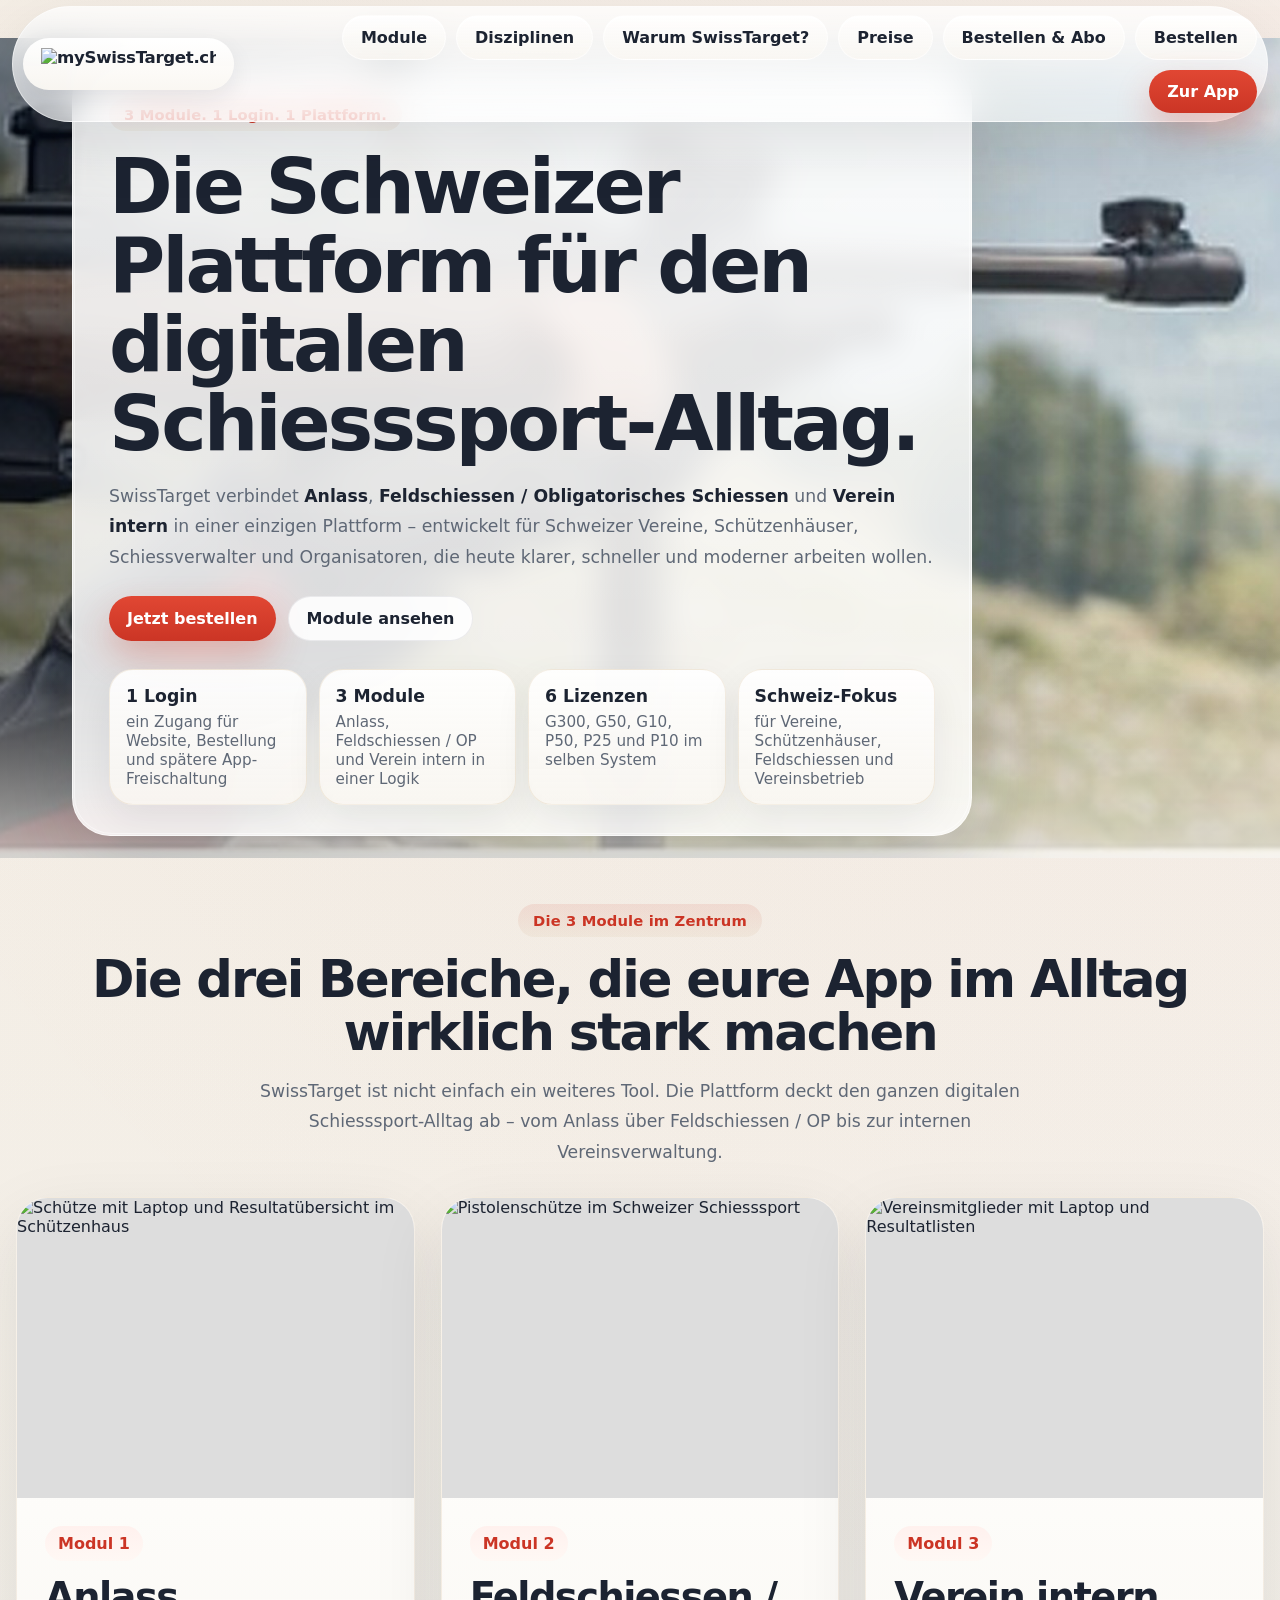
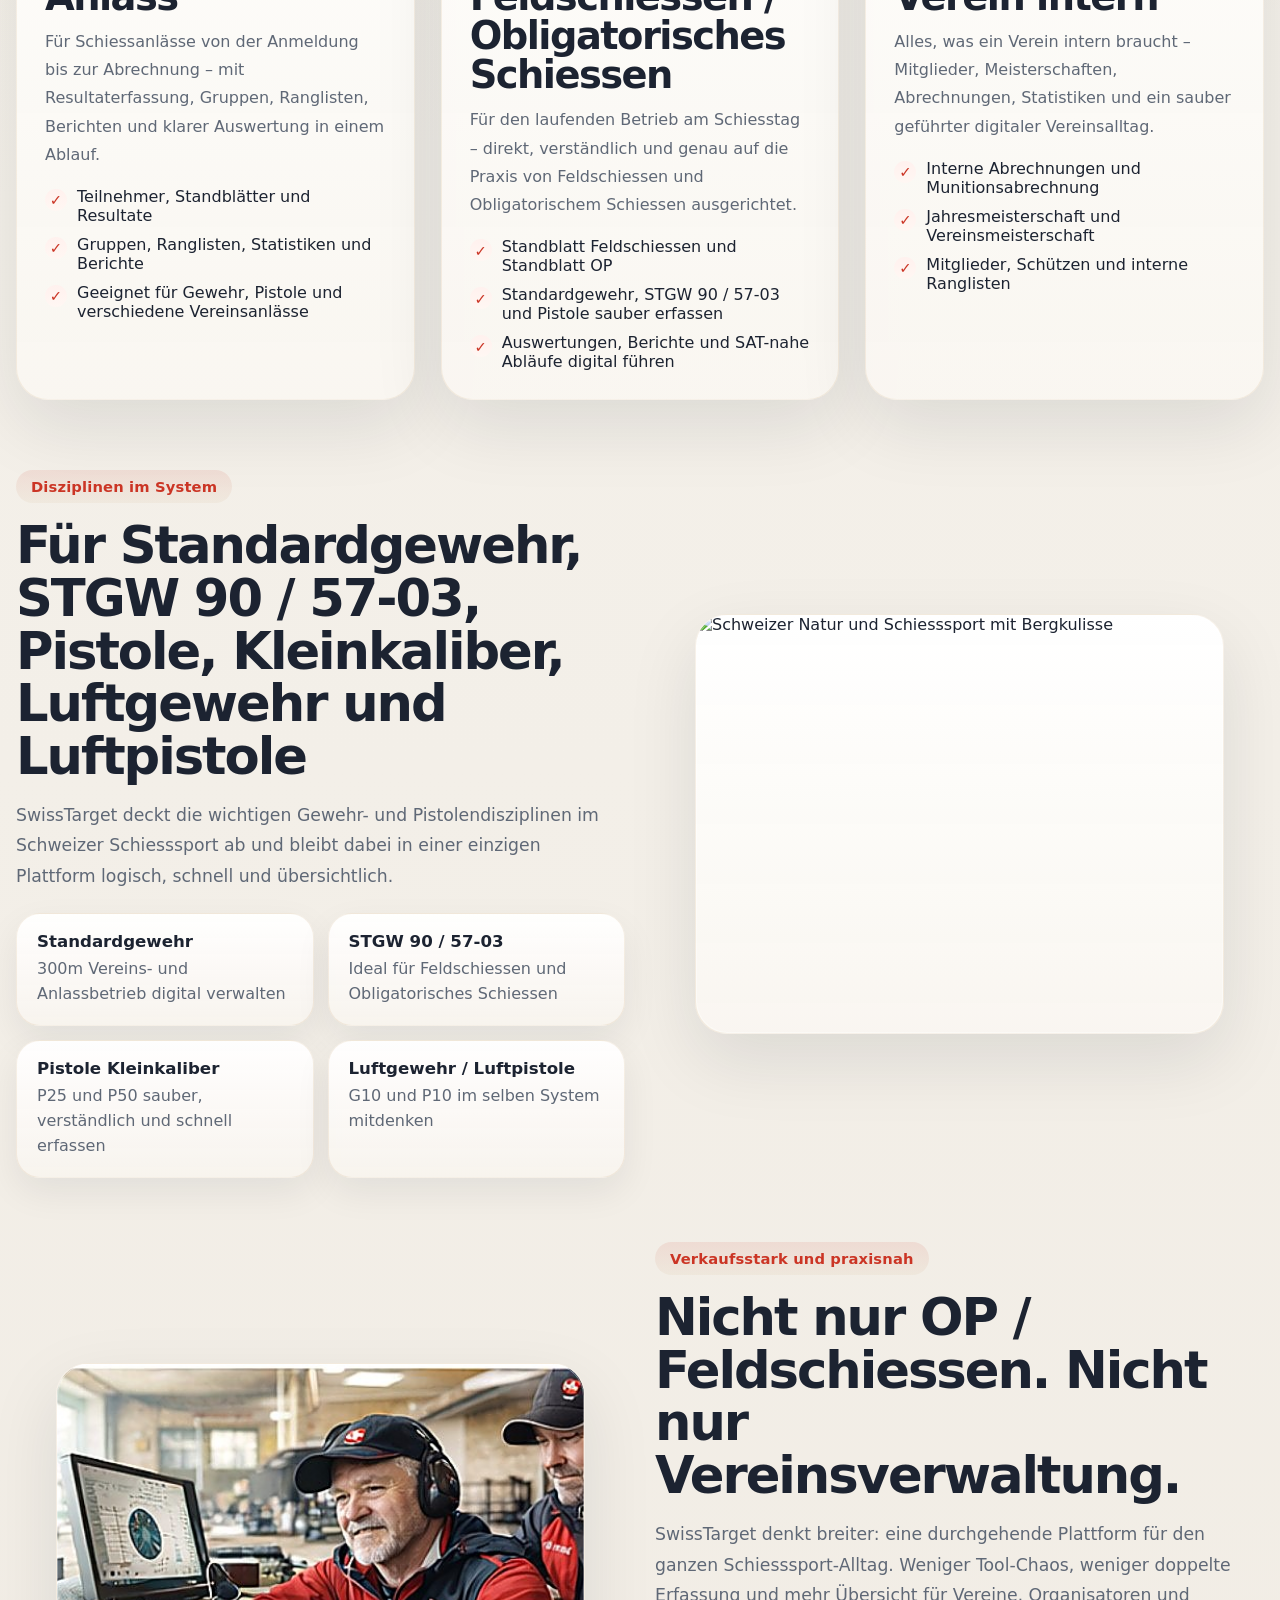
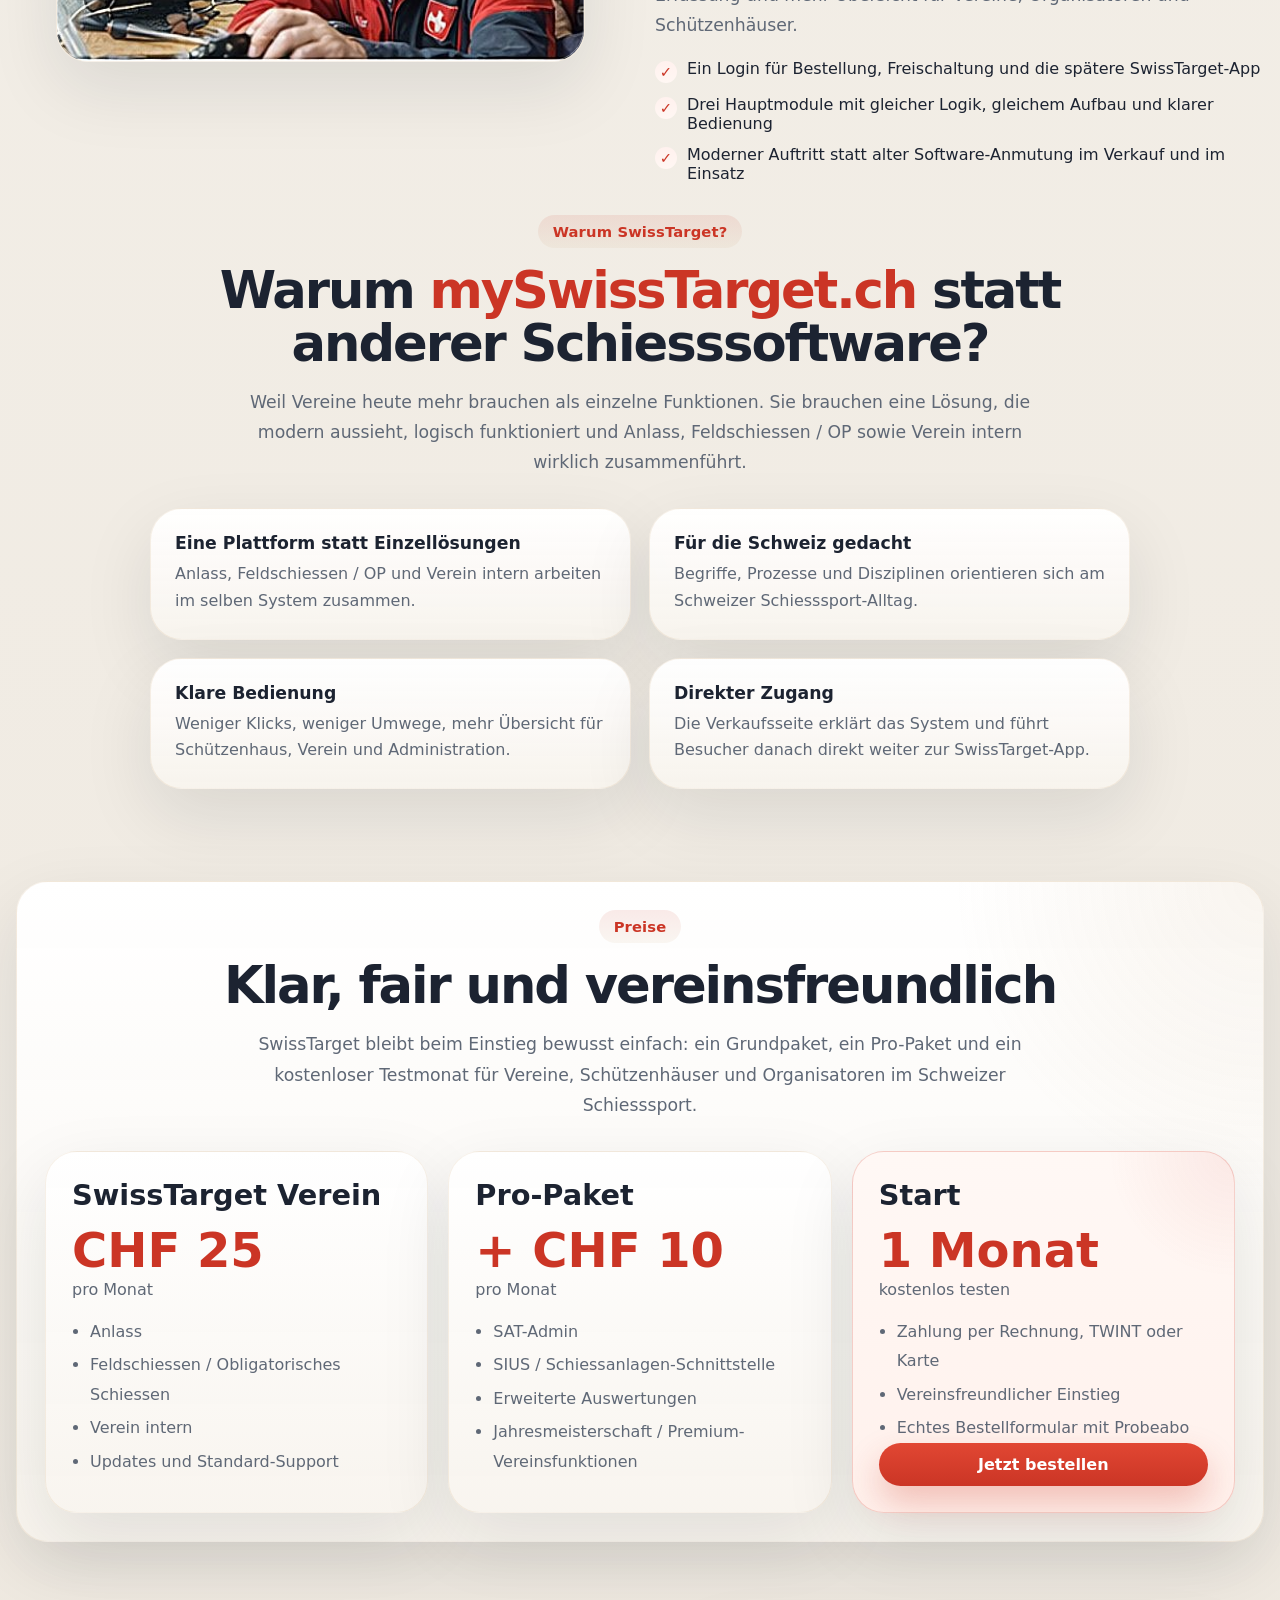
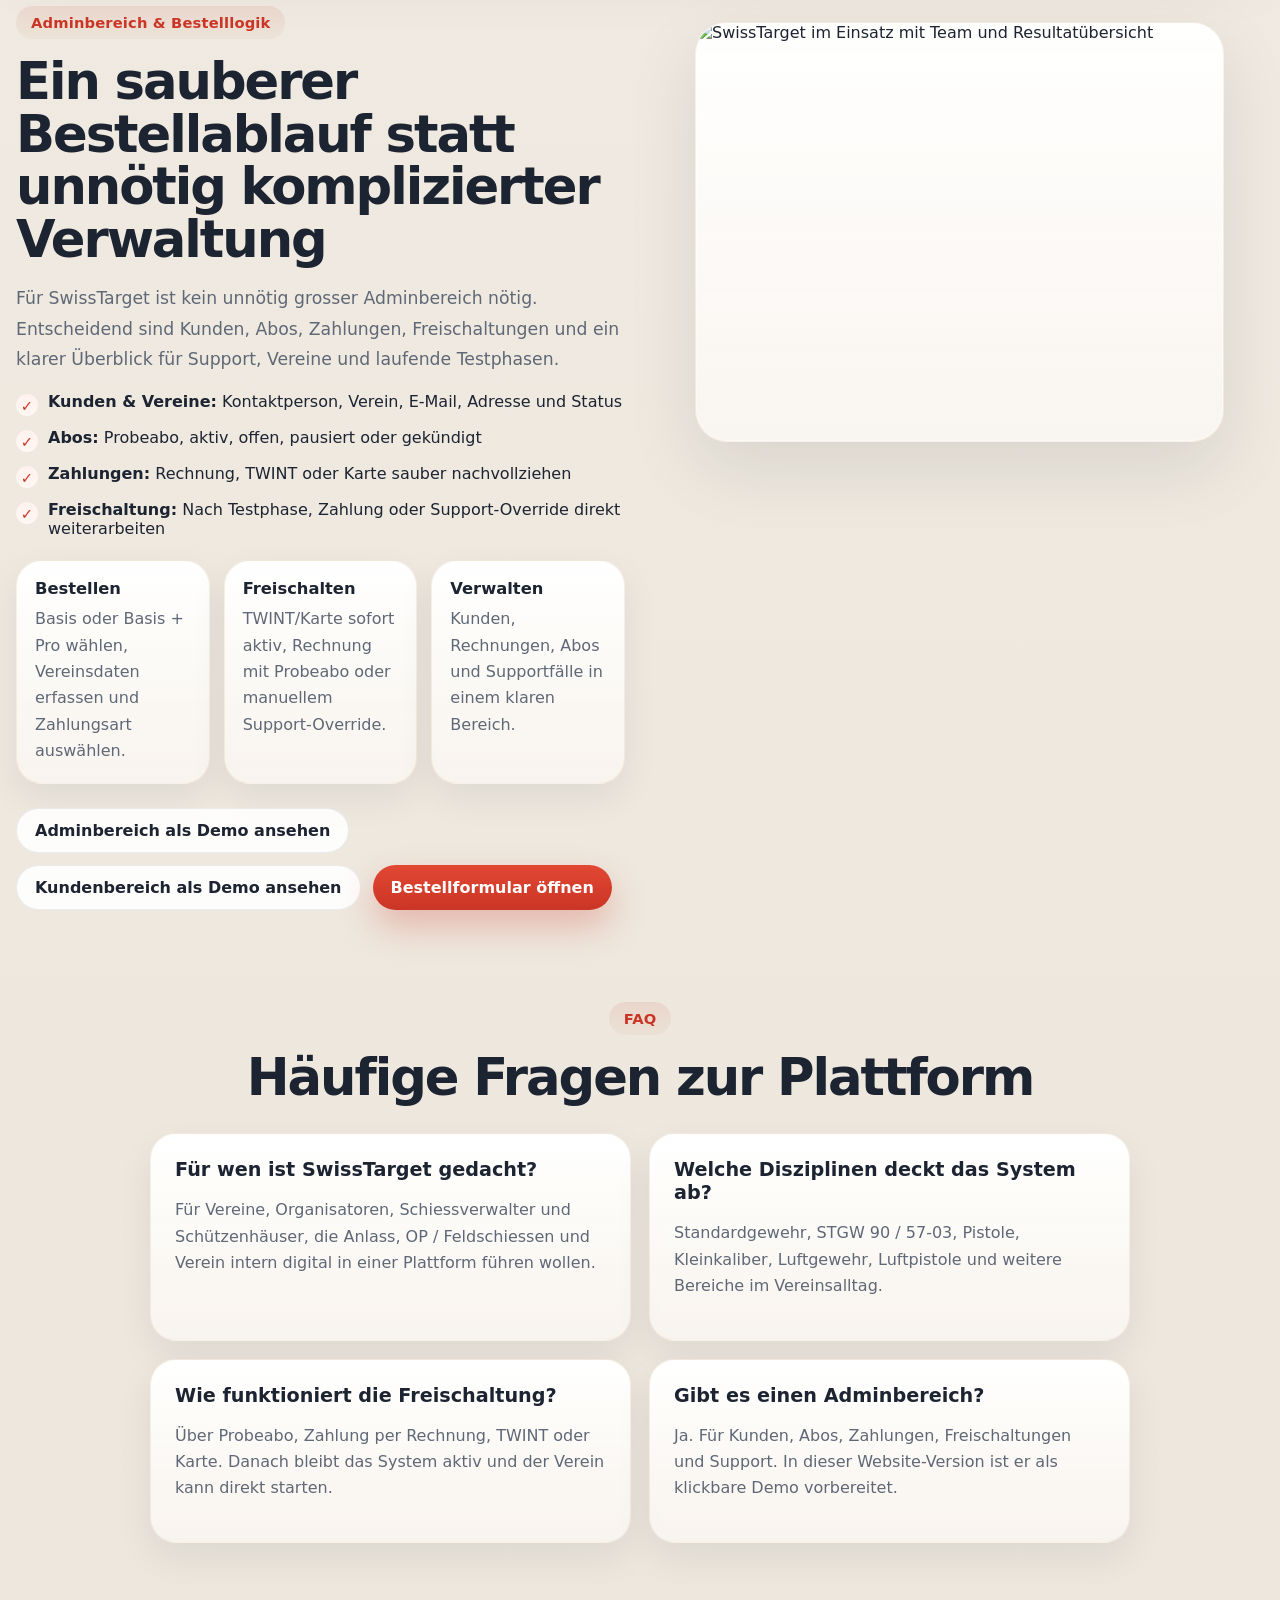
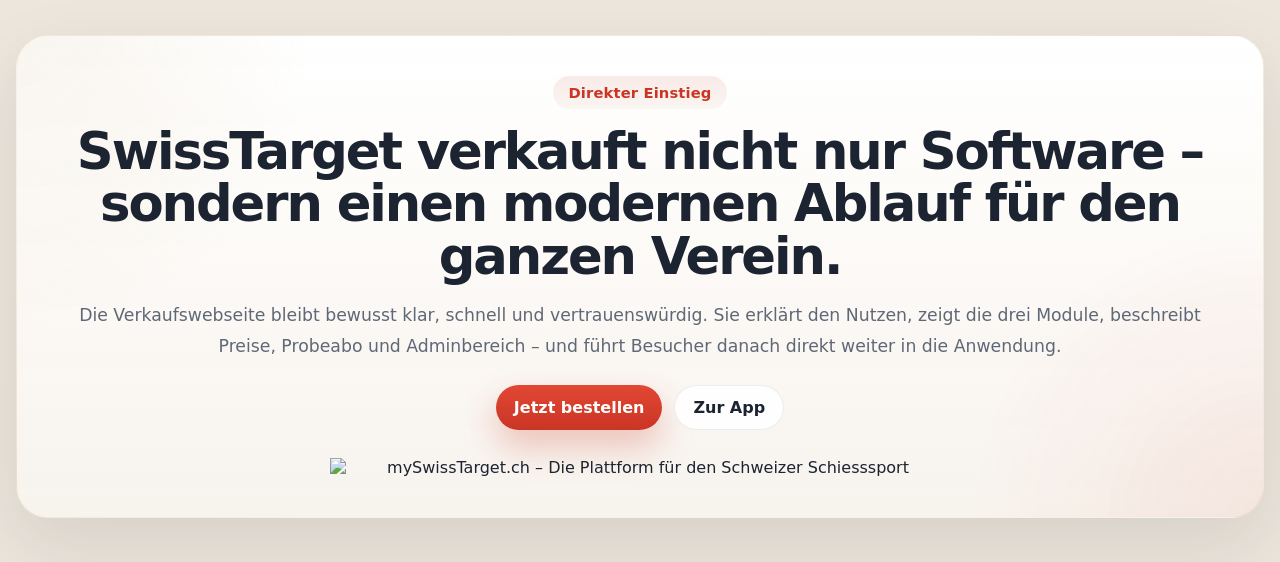
==== public/index.html @ 99ff3fa2 "Add files via upload" ====
<!DOCTYPE html>
<html lang="de">
<head>
  <meta charset="UTF-8">
  <meta name="viewport" content="width=device-width, initial-scale=1.0">
  <title>mySwissTarget.ch – Die Schweizer Plattform für Schiessverwaltung</title>
  <meta name="description" content="SwissTarget digitalisiert Anlass, Feldschiessen / Obligatorisches Schiessen und Verein intern – speziell für Schweizer Vereine, Schützenhäuser und Organisatoren.">
  <meta name="theme-color" content="#cb3525">
  <link rel="icon" href="assets/favicon.ico">
  <link rel="stylesheet" href="styles.css">
</head>
<body>
  <header class="site-header">
    <nav class="navbar">
      <a class="brand brand-logo" href="#top"><img src="assets/logo-nav.png" alt="mySwissTarget.ch"></a>
      <div class="nav-links">
        <a class="nav-pill" href="#module">Module</a>
        <a class="nav-pill" href="#disziplinen">Disziplinen</a>
        <a class="nav-pill" href="#vergleich">Warum SwissTarget?</a>
        <a class="nav-pill" href="#preise">Preise</a>
        <a class="nav-pill" href="#admin-abo">Bestellen &amp; Abo</a>
        <a class="nav-pill" href="bestellung.html">Bestellen</a>
        <a class="btn app-link" href="https://app.myswisstarget.ch" target="_blank" rel="noopener noreferrer">Zur App</a>
      </div>
    </nav>
  </header>

  <main id="top">
    <section class="hero">
      <div class="hero-media"></div>
      <div class="hero-card">
        <div class="hero-card-inner">
          <span class="eyebrow">3 Module. 1 Login. 1 Plattform.</span>
          <h1>Die Schweizer Plattform für den digitalen Schiesssport-Alltag.</h1>
          <p>
            SwissTarget verbindet <strong>Anlass</strong>, <strong>Feldschiessen / Obligatorisches Schiessen</strong>
            und <strong>Verein intern</strong> in einer einzigen Plattform – entwickelt für Schweizer Vereine,
            Schützenhäuser, Schiessverwalter und Organisatoren, die heute klarer, schneller und moderner arbeiten wollen.
          </p>
          <div class="actions">
            <a class="btn" href="bestellung.html">Jetzt bestellen</a>
            <a class="secondary-btn" href="#module">Module ansehen</a>
          </div>
          <div class="stats-bar">
            <div class="stat-box"><strong>1 Login</strong><span>ein Zugang für Website, Bestellung und spätere App-Freischaltung</span></div>
            <div class="stat-box"><strong>3 Module</strong><span>Anlass, Feldschiessen / OP und Verein intern in einer Logik</span></div>
            <div class="stat-box"><strong>6 Lizenzen</strong><span>G300, G50, G10, P50, P25 und P10 im selben System</span></div>
            <div class="stat-box"><strong>Schweiz-Fokus</strong><span>für Vereine, Schützenhäuser, Feldschiessen und Vereinsbetrieb</span></div>
          </div>
        </div>
      </div>
    </section>

    <section class="section" id="module">
      <div class="container">
        <div class="section-headline center-text">
          <span class="eyebrow">Die 3 Module im Zentrum</span>
          <h2>Die drei Bereiche, die eure App im Alltag wirklich stark machen</h2>
          <p class="lead max-copy">
            SwissTarget ist nicht einfach ein weiteres Tool. Die Plattform deckt den ganzen digitalen
            Schiesssport-Alltag ab – vom Anlass über Feldschiessen / OP bis zur internen Vereinsverwaltung.
          </p>
        </div>

        <div class="module-grid">
          <article class="module-card">
            <img class="card-image tall-image" src="assets/module-anlass.jpg" alt="Schütze mit Laptop und Resultatübersicht im Schützenhaus">
            <div class="card-body">
              <div class="module-label">Modul 1</div>
              <h3>Anlass</h3>
              <p>Für Schiessanlässe von der Anmeldung bis zur Abrechnung – mit Resultaterfassung, Gruppen, Ranglisten, Berichten und klarer Auswertung in einem Ablauf.</p>
              <div class="check-list compact-list">
                <div class="check-item"><span class="check-icon">✓</span><span>Teilnehmer, Standblätter und Resultate</span></div>
                <div class="check-item"><span class="check-icon">✓</span><span>Gruppen, Ranglisten, Statistiken und Berichte</span></div>
                <div class="check-item"><span class="check-icon">✓</span><span>Geeignet für Gewehr, Pistole und verschiedene Vereinsanlässe</span></div>
              </div>
            </div>
          </article>

          <article class="module-card">
            <img class="card-image" src="assets/module-op.jpg" alt="Pistolenschütze im Schweizer Schiesssport">
            <div class="card-body">
              <div class="module-label">Modul 2</div>
              <h3>Feldschiessen /<br>Obligatorisches Schiessen</h3>
              <p>Für den laufenden Betrieb am Schiesstag – direkt, verständlich und genau auf die Praxis von Feldschiessen und Obligatorischem Schiessen ausgerichtet.</p>
              <div class="check-list compact-list">
                <div class="check-item"><span class="check-icon">✓</span><span>Standblatt Feldschiessen und Standblatt OP</span></div>
                <div class="check-item"><span class="check-icon">✓</span><span>Standardgewehr, STGW 90 / 57-03 und Pistole sauber erfassen</span></div>
                <div class="check-item"><span class="check-icon">✓</span><span>Auswertungen, Berichte und SAT-nahe Abläufe digital führen</span></div>
              </div>
            </div>
          </article>

          <article class="module-card">
            <img class="card-image" src="assets/module-verein.jpg" alt="Vereinsmitglieder mit Laptop und Resultatlisten">
            <div class="card-body">
              <div class="module-label">Modul 3</div>
              <h3>Verein intern</h3>
              <p>Alles, was ein Verein intern braucht – Mitglieder, Meisterschaften, Abrechnungen, Statistiken und ein sauber geführter digitaler Vereinsalltag.</p>
              <div class="check-list compact-list">
                <div class="check-item"><span class="check-icon">✓</span><span>Interne Abrechnungen und Munitionsabrechnung</span></div>
                <div class="check-item"><span class="check-icon">✓</span><span>Jahresmeisterschaft und Vereinsmeisterschaft</span></div>
                <div class="check-item"><span class="check-icon">✓</span><span>Mitglieder, Schützen und interne Ranglisten</span></div>
              </div>
            </div>
          </article>
        </div>
      </div>
    </section>

    <section class="section disciplines-section" id="disziplinen">
      <div class="container">
        <div class="split-layout split-layout-clean">
          <div>
            <span class="eyebrow">Disziplinen im System</span>
            <h2>Für Standardgewehr, STGW 90 / 57-03, Pistole, Kleinkaliber, Luftgewehr und Luftpistole</h2>
            <p class="lead">
              SwissTarget deckt die wichtigen Gewehr- und Pistolendisziplinen im Schweizer Schiesssport ab und bleibt dabei in einer einzigen Plattform logisch, schnell und übersichtlich.
            </p>
            <div class="discipline-grid">
              <div class="discipline-card"><strong>Standardgewehr</strong><span>300m Vereins- und Anlassbetrieb digital verwalten</span></div>
              <div class="discipline-card"><strong>STGW 90 / 57-03</strong><span>Ideal für Feldschiessen und Obligatorisches Schiessen</span></div>
              <div class="discipline-card"><strong>Pistole Kleinkaliber</strong><span>P25 und P50 sauber, verständlich und schnell erfassen</span></div>
              <div class="discipline-card"><strong>Luftgewehr / Luftpistole</strong><span>G10 und P10 im selben System mitdenken</span></div>
            </div>
          </div>
          <figure class="figure-card figure-clean image-only">
            <img src="assets/nature-figure.jpg" alt="Schweizer Natur und Schiesssport mit Bergkulisse">
          </figure>
        </div>
      </div>
    </section>

    <section class="section clean-band">
      <div class="container">
        <div class="split-layout align-center">
          <figure class="figure-card figure-wide">
            <img src="assets/sectionPlatform.jpg" alt="SwissTarget im Einsatz mit Resultatübersicht und Vereinsarbeit">
          </figure>
          <div>
            <span class="eyebrow">Verkaufsstark und praxisnah</span>
            <h2>Nicht nur OP / Feldschiessen. Nicht nur Vereinsverwaltung.</h2>
            <p class="lead">
              SwissTarget denkt breiter: eine durchgehende Plattform für den ganzen Schiesssport-Alltag. Weniger Tool-Chaos, weniger doppelte Erfassung und mehr Übersicht für Vereine, Organisatoren und Schützenhäuser.
            </p>
            <div class="check-list">
              <div class="check-item"><span class="check-icon">✓</span><span>Ein Login für Bestellung, Freischaltung und die spätere SwissTarget-App</span></div>
              <div class="check-item"><span class="check-icon">✓</span><span>Drei Hauptmodule mit gleicher Logik, gleichem Aufbau und klarer Bedienung</span></div>
              <div class="check-item"><span class="check-icon">✓</span><span>Moderner Auftritt statt alter Software-Anmutung im Verkauf und im Einsatz</span></div>
            </div>
          </div>
        </div>
      </div>
    </section>

    <section class="section compare-simple" id="vergleich">
      <div class="container narrow-container">
        <div class="section-headline center-text">
          <span class="eyebrow">Warum SwissTarget?</span>
          <h2>Warum <span class="text-red">mySwissTarget.ch</span> statt anderer Schiesssoftware?</h2>
          <p class="lead max-copy">
            Weil Vereine heute mehr brauchen als einzelne Funktionen. Sie brauchen eine Lösung, die modern aussieht, logisch funktioniert und Anlass, Feldschiessen / OP sowie Verein intern wirklich zusammenführt.
          </p>
        </div>
        <div class="compare-points">
          <div class="compare-point">
            <strong>Eine Plattform statt Einzellösungen</strong>
            <span>Anlass, Feldschiessen / OP und Verein intern arbeiten im selben System zusammen.</span>
          </div>
          <div class="compare-point">
            <strong>Für die Schweiz gedacht</strong>
            <span>Begriffe, Prozesse und Disziplinen orientieren sich am Schweizer Schiesssport-Alltag.</span>
          </div>
          <div class="compare-point">
            <strong>Klare Bedienung</strong>
            <span>Weniger Klicks, weniger Umwege, mehr Übersicht für Schützenhaus, Verein und Administration.</span>
          </div>
          <div class="compare-point">
            <strong>Direkter Zugang</strong>
            <span>Die Verkaufsseite erklärt das System und führt Besucher danach direkt weiter zur SwissTarget-App.</span>
          </div>
        </div>
      </div>
    </section>

    <section class="section" id="preise">
      <div class="container">
        <div class="pricing-shell">
          <div class="section-headline center-text">
            <span class="eyebrow">Preise</span>
            <h2>Klar, fair und vereinsfreundlich</h2>
            <p class="lead max-copy">SwissTarget bleibt beim Einstieg bewusst einfach: ein Grundpaket, ein Pro-Paket und ein kostenloser Testmonat für Vereine, Schützenhäuser und Organisatoren im Schweizer Schiesssport.</p>
          </div>
          <div class="pricing-grid">
            <article class="price-card">
              <h3>SwissTarget Verein</h3>
              <div class="price-value">CHF 25</div>
              <div class="price-note">pro Monat</div>
              <ul>
                <li>Anlass</li>
                <li>Feldschiessen / Obligatorisches Schiessen</li>
                <li>Verein intern</li>
                <li>Updates und Standard-Support</li>
              </ul>
            </article>
            <article class="price-card">
              <h3>Pro-Paket</h3>
              <div class="price-value">+ CHF 10</div>
              <div class="price-note">pro Monat</div>
              <ul>
                <li>SAT-Admin</li>
                <li>SIUS / Schiessanlagen-Schnittstelle</li>
                <li>Erweiterte Auswertungen</li>
                <li>Jahresmeisterschaft / Premium-Vereinsfunktionen</li>
              </ul>
            </article>
            <article class="price-card featured-price">
              <h3>Start</h3>
              <div class="price-value">1 Monat</div>
              <div class="price-note">kostenlos testen</div>
              <ul>
                <li>Zahlung per Rechnung, TWINT oder Karte</li>
                <li>Vereinsfreundlicher Einstieg</li>
                <li>Echtes Bestellformular mit Probeabo</li>
              </ul>
              <a class="btn btn-block" href="bestellung.html">Jetzt bestellen</a>
            </article>
          </div>
        </div>
      </div>
    </section>

    <section class="section admin-section" id="admin-abo">
      <div class="container">
        <div class="split-layout admin-layout">
          <div>
            <span class="eyebrow">Adminbereich &amp; Bestelllogik</span>
            <h2>Ein sauberer Bestellablauf statt unnötig komplizierter Verwaltung</h2>
            <p class="lead">
              Für SwissTarget ist kein unnötig grosser Adminbereich nötig. Entscheidend sind Kunden, Abos, Zahlungen, Freischaltungen und ein klarer Überblick für Support, Vereine und laufende Testphasen.
            </p>
            <div class="check-list">
              <div class="check-item"><span class="check-icon">✓</span><span><strong>Kunden &amp; Vereine:</strong> Kontaktperson, Verein, E-Mail, Adresse und Status</span></div>
              <div class="check-item"><span class="check-icon">✓</span><span><strong>Abos:</strong> Probeabo, aktiv, offen, pausiert oder gekündigt</span></div>
              <div class="check-item"><span class="check-icon">✓</span><span><strong>Zahlungen:</strong> Rechnung, TWINT oder Karte sauber nachvollziehen</span></div>
              <div class="check-item"><span class="check-icon">✓</span><span><strong>Freischaltung:</strong> Nach Testphase, Zahlung oder Support-Override direkt weiterarbeiten</span></div>
            </div>
            <div class="admin-cards">
              <div class="admin-info-card"><strong>Bestellen</strong><span>Basis oder Basis + Pro wählen, Vereinsdaten erfassen und Zahlungsart auswählen.</span></div>
              <div class="admin-info-card"><strong>Freischalten</strong><span>TWINT/Karte sofort aktiv, Rechnung mit Probeabo oder manuellem Support-Override.</span></div>
              <div class="admin-info-card"><strong>Verwalten</strong><span>Kunden, Rechnungen, Abos und Supportfälle in einem klaren Bereich.</span></div>
            </div>
            <div class="actions">
              <a class="secondary-btn" href="adminbereich.html">Adminbereich als Demo ansehen</a>
              <a class="secondary-btn" href="kundenbereich.html">Kundenbereich als Demo ansehen</a>
              <a class="btn" href="bestellung.html">Bestellformular öffnen</a>
            </div>
          </div>
          <figure class="figure-card figure-wide admin-visual image-only">
            <img src="assets/team-admin.jpg" alt="SwissTarget im Einsatz mit Team und Resultatübersicht">
          </figure>
        </div>
      </div>
    </section>

    <section class="section faq-section">
      <div class="container narrow-container">
        <div class="section-headline center-text">
          <span class="eyebrow">FAQ</span>
          <h2>Häufige Fragen zur Plattform</h2>
        </div>
        <div class="faq-grid">
          <article class="faq-card"><h3>Für wen ist SwissTarget gedacht?</h3><p>Für Vereine, Organisatoren, Schiessverwalter und Schützenhäuser, die Anlass, OP / Feldschiessen und Verein intern digital in einer Plattform führen wollen.</p></article>
          <article class="faq-card"><h3>Welche Disziplinen deckt das System ab?</h3><p>Standardgewehr, STGW 90 / 57-03, Pistole, Kleinkaliber, Luftgewehr, Luftpistole und weitere Bereiche im Vereinsalltag.</p></article>
          <article class="faq-card"><h3>Wie funktioniert die Freischaltung?</h3><p>Über Probeabo, Zahlung per Rechnung, TWINT oder Karte. Danach bleibt das System aktiv und der Verein kann direkt starten.</p></article>
          <article class="faq-card"><h3>Gibt es einen Adminbereich?</h3><p>Ja. Für Kunden, Abos, Zahlungen, Freischaltungen und Support. In dieser Website-Version ist er als klickbare Demo vorbereitet.</p></article>
        </div>
      </div>
    </section>

    <section class="section section-last">
      <div class="container">
        <div class="cta-banner">
          <span class="eyebrow">Direkter Einstieg</span>
          <h2>SwissTarget verkauft nicht nur Software – sondern einen modernen Ablauf für den ganzen Verein.</h2>
          <p>
            Die Verkaufswebseite bleibt bewusst klar, schnell und vertrauenswürdig. Sie erklärt den Nutzen, zeigt die drei Module, beschreibt Preise, Probeabo und Adminbereich – und führt Besucher danach direkt weiter in die Anwendung.
          </p>
          <div class="actions center-actions">
            <a class="btn" href="bestellung.html">Jetzt bestellen</a>
            <a class="secondary-btn app-link" href="https://app.myswisstarget.ch" target="_blank" rel="noopener noreferrer">Zur App</a>
          </div>

        <div class="brand-signature">
          <img src="assets/logo-full-slogan.png" alt="mySwissTarget.ch – Die Plattform für den Schweizer Schiesssport">
        </div>
        </div>
      </div>
    </section>
  </main>

  <script src="config.js"></script>
  <script src="app.js"></script>
</body>
</html>
---- public/styles.css ----
:root {
  --bg: #f3efe8;
  --bg-2: #ece5db;
  --paper: rgba(255,255,255,0.96);
  --paper-strong: #ffffff;
  --paper-soft: rgba(255,255,255,0.80);
  --text: #1c2331;
  --muted: #5f6876;
  --line: rgba(28,35,49,0.08);
  --line-strong: rgba(28,35,49,0.14);
  --red: #cb3525;
  --red-dark: #a92618;
  --gold: #c39a63;
  --gold-soft: rgba(195,154,99,0.14);
  --soft-red: #fff1ee;
  --shadow: 0 26px 70px rgba(20, 27, 39, 0.10);
  --shadow-soft: 0 14px 36px rgba(20, 27, 39, 0.07);
  --radius: 32px;
}

* { box-sizing: border-box; }
html { scroll-behavior: smooth; }
body {
  margin: 0;
  font-family: Inter, ui-sans-serif, system-ui, -apple-system, BlinkMacSystemFont, "Segoe UI", sans-serif;
  color: var(--text);
  background:
    radial-gradient(circle at top left, rgba(195,154,99,0.08), transparent 26%),
    radial-gradient(circle at top right, rgba(203,53,37,0.04), transparent 24%),
    linear-gradient(180deg, #f7f3ed 0%, var(--bg) 34%, var(--bg-2) 100%);
}
body::before {
  content: "";
  position: fixed;
  inset: 0;
  pointer-events: none;
  background: linear-gradient(180deg, rgba(255,255,255,0.14), transparent 18%);
}
img { display: block; max-width: 100%; }
a { color: inherit; text-decoration: none; }

.container {
  width: min(1260px, calc(100% - 32px));
  margin: 0 auto;
}
.narrow-container { width: min(980px, calc(100% - 32px)); }
.max-copy { max-width: 820px; margin-inline: auto; }
.center-text { text-align: center; }
.text-red { color: var(--red); }

.site-header {
  position: sticky;
  top: 0;
  z-index: 40;
}
.navbar {
  width: min(1260px, calc(100% - 24px));
  margin: 6px auto 0;
  display: flex;
  align-items: center;
  justify-content: space-between;
  gap: 16px;
  padding: 8px 10px;
  border-radius: 999px;
  background: linear-gradient(180deg, rgba(255,255,255,0.78), rgba(255,255,255,0.62));
  backdrop-filter: blur(20px) saturate(140%);
  -webkit-backdrop-filter: blur(20px) saturate(140%);
  border: 1px solid rgba(255,255,255,0.50);
  box-shadow: 0 24px 60px rgba(21, 27, 38, 0.10);
}
.brand {
  display: inline-flex;
  align-items: center;
  padding: 13px 22px;
  border-radius: 999px;
  background: linear-gradient(180deg, rgba(255,255,255,0.96), rgba(250,247,242,0.95));
  box-shadow: 0 10px 24px rgba(20, 27, 39, 0.08);
  font-size: 1.04rem;
  font-weight: 900;
  letter-spacing: -0.02em;
  white-space: nowrap;
}
.nav-links {
  display: flex;
  align-items: center;
  gap: 10px;
  flex-wrap: wrap;
  justify-content: flex-end;
}
.nav-pill, .btn, .secondary-btn {
  display: inline-flex;
  align-items: center;
  justify-content: center;
  gap: 8px;
  padding: 12px 18px;
  border-radius: 999px;
  font-weight: 850;
  transition: transform .18s ease, box-shadow .18s ease, background-color .18s ease, border-color .18s ease;
}
.nav-pill {
  background: linear-gradient(180deg, rgba(255,255,255,0.88), rgba(249,246,241,0.82));
  border: 1px solid rgba(255,255,255,0.58);
  box-shadow: inset 0 1px 0 rgba(255,255,255,0.60);
}
.btn {
  border: none;
  color: white;
  background: linear-gradient(180deg, #e14733 0%, var(--red) 100%);
  box-shadow: 0 16px 34px rgba(203,53,37,0.28);
}
.secondary-btn {
  background: rgba(255,255,255,0.88);
  border: 1px solid var(--line);
  color: var(--text);
}
.nav-pill:hover, .btn:hover, .secondary-btn:hover {
  transform: translateY(-1px);
}
.btn-block { width: 100%; }

.hero {
  position: relative;
  margin-top: -84px;
  overflow: hidden;
}
.hero-media {
  height: clamp(620px, 70vw, 820px);
  min-height: 620px;
  background: url('assets/hero.jpg') center 36% / cover no-repeat;
  position: relative;
}
.hero-media::before {
  content: "";
  position: absolute;
  inset: 0;
  background: linear-gradient(90deg, rgba(12,18,28,0.48) 0%, rgba(12,18,28,0.16) 34%, rgba(255,255,255,0.10) 100%);
}
.hero-media::after {
  content: "";
  position: absolute;
  inset: auto 0 0 0;
  height: 220px;
  background: linear-gradient(180deg, transparent, rgba(243,239,232,0.72));
}
.hero-card {
  position: absolute;
  inset-inline: 0;
  bottom: 22px;
}
.hero-card-inner {
  position: relative;
  width: min(900px, calc(100% - 32px));
  margin-left: clamp(16px, 8vw, 72px);
  padding: 36px 36px 30px;
  border-radius: 38px;
  background: linear-gradient(180deg, rgba(255,255,255,0.90), rgba(255,255,255,0.83));
  backdrop-filter: blur(16px) saturate(135%);
  -webkit-backdrop-filter: blur(16px) saturate(135%);
  border: 1px solid rgba(255,255,255,0.65);
  box-shadow: 0 34px 90px rgba(20,27,39,0.17);
}
.hero-card-inner::before {
  content: "";
  position: absolute;
  inset: 1px;
  border-radius: inherit;
  border: 1px solid rgba(255,255,255,0.45);
  pointer-events: none;
}
.eyebrow {
  display: inline-flex;
  align-items: center;
  border-radius: 999px;
  padding: 8px 15px;
  background: linear-gradient(180deg, rgba(203,53,37,0.10), rgba(195,154,99,0.08));
  color: var(--red);
  font-size: 0.92rem;
  font-weight: 900;
  letter-spacing: 0.01em;
}
.hero h1,
.section-headline h2,
.split-layout h2,
.cta-banner h2,
.page-hero h1 {
  margin: 16px 0 0;
  font-weight: 900;
  line-height: 1.03;
  letter-spacing: -0.04em;
}
.hero h1 { font-size: clamp(3.1rem, 6vw, 5.35rem); }
.section-headline h2,
.split-layout h2,
.cta-banner h2,
.page-hero h1 { font-size: clamp(2.1rem, 4vw, 3.7rem); }
.hero p,
.lead,
.split-layout p,
.cta-banner p,
.page-hero p {
  color: var(--muted);
  font-size: 1.08rem;
  line-height: 1.76;
}
.actions {
  display: flex;
  flex-wrap: wrap;
  gap: 12px;
  margin-top: 24px;
}
.center-actions { justify-content: center; }
.stats-bar {
  margin-top: 28px;
  display: grid;
  grid-template-columns: repeat(4, minmax(0, 1fr));
  gap: 12px;
}
.stat-box {
  padding: 16px 16px;
  border-radius: 24px;
  background: linear-gradient(180deg, rgba(255,255,255,0.92), rgba(249,246,241,0.84));
  border: 1px solid rgba(195,154,99,0.16);
  box-shadow: var(--shadow-soft);
}
.stat-box strong {
  display: block;
  margin-bottom: 6px;
  font-size: 1.08rem;
}
.stat-box span {
  color: var(--muted);
  font-size: 0.95rem;
}

.section { padding: 46px 0; }
.section-last { padding-bottom: 44px; }
.section-headline { margin-bottom: 30px; }

.module-grid {
  display: grid;
  grid-template-columns: repeat(3, minmax(0, 1fr));
  gap: 26px;
}
.module-card,
.figure-card,
.price-card,
.compare-point,
.page-panel,
.pricing-shell,
.cta-banner {
  background: linear-gradient(180deg, rgba(255,255,255,0.97), rgba(249,246,241,0.94));
  border: 1px solid rgba(195,154,99,0.14);
  border-radius: var(--radius);
  box-shadow: var(--shadow);
}
.module-card {
  overflow: hidden;
  transition: transform .2s ease, box-shadow .2s ease, border-color .2s ease;
}
.module-card:hover {
  transform: translateY(-4px);
  box-shadow: 0 30px 80px rgba(20,27,39,0.13);
  border-color: rgba(195,154,99,0.22);
}
.card-image {
  width: 100%;
  height: 320px;
  object-fit: cover;
  object-position: center 42%;
  background: #e9e6e1;
}
.tall-image { object-position: center 38%; }
.card-body { padding: 28px; }
.module-label {
  display: inline-flex;
  align-items: center;
  padding: 8px 13px;
  border-radius: 999px;
  background: linear-gradient(180deg, var(--soft-red), rgba(255,248,244,0.95));
  color: var(--red);
  font-weight: 900;
}
.module-card h3 {
  margin: 16px 0 12px;
  font-size: clamp(2rem, 3vw, 2.5rem);
  line-height: 1.02;
  letter-spacing: -0.04em;
}
.module-card p { margin: 0; color: var(--muted); line-height: 1.76; }
.check-list {
  display: grid;
  gap: 12px;
  margin-top: 18px;
}
.compact-list { gap: 10px; }
.check-item {
  display: flex;
  align-items: flex-start;
  gap: 10px;
}
.check-icon {
  flex: 0 0 auto;
  width: 22px;
  height: 22px;
  border-radius: 999px;
  background: linear-gradient(180deg, var(--soft-red), #fff7f3);
  color: var(--red);
  display: inline-flex;
  align-items: center;
  justify-content: center;
  font-size: 0.92rem;
  font-weight: 900;
  margin-top: 2px;
}

.disciplines-section { padding-top: 20px; }
.split-layout {
  display: grid;
  grid-template-columns: 1fr 1fr;
  gap: 30px;
  align-items: center;
}
.split-layout-clean { padding: 4px 0; }
.align-center { align-items: center; }
.figure-card {
  overflow: hidden;
  position: relative;
}
.figure-card::after {
  content: "";
  position: absolute;
  inset: 0;
  border-radius: inherit;
  border: 1px solid rgba(255,255,255,0.36);
  pointer-events: none;
}
.figure-clean,
.figure-wide { padding: 0; }
.figure-card img {
  width: 100%;
  height: 100%;
  object-fit: cover;
}
.figure-clean img {
  aspect-ratio: 16 / 10;
  object-position: center 42%;
}
.figure-wide img {
  aspect-ratio: 16 / 9;
  object-position: center 42%;
}
.figure-card figcaption {
  padding: 14px 18px 18px;
  color: var(--muted);
  font-size: 0.96rem;
}
.discipline-grid {
  display: grid;
  grid-template-columns: repeat(2, minmax(0, 1fr));
  gap: 14px;
  margin-top: 22px;
}
.discipline-card {
  padding: 18px 20px;
  border-radius: 24px;
  background: linear-gradient(180deg, rgba(255,255,255,0.95), rgba(248,244,238,0.92));
  border: 1px solid rgba(195,154,99,0.15);
  box-shadow: var(--shadow-soft);
}
.discipline-card strong {
  display: block;
  margin-bottom: 6px;
  font-size: 1.04rem;
}
.discipline-card span { color: var(--muted); line-height: 1.56; }

.clean-band {
  padding-top: 14px;
  padding-bottom: 14px;
}
.compare-simple { padding-top: 18px; }
.compare-points {
  display: grid;
  grid-template-columns: repeat(2, minmax(0, 1fr));
  gap: 18px;
}
.compare-point {
  padding: 24px 24px;
  background: linear-gradient(180deg, rgba(255,255,255,0.96), rgba(248,244,238,0.92));
}
.compare-point strong {
  display: block;
  font-size: 1.08rem;
  margin-bottom: 8px;
}
.compare-point span { color: var(--muted); line-height: 1.68; }

.pricing-shell {
  padding: 28px;
  background:
    radial-gradient(circle at top right, rgba(195,154,99,0.10), transparent 22%),
    linear-gradient(180deg, rgba(255,255,255,0.98), rgba(248,244,238,0.96));
}
.pricing-grid {
  display: grid;
  grid-template-columns: repeat(3, minmax(0, 1fr));
  gap: 20px;
}
.price-card {
  padding: 26px;
  background: linear-gradient(180deg, rgba(255,255,255,0.98), rgba(248,244,238,0.96));
}
.featured-price {
  border-color: rgba(203,53,37,0.20);
  background:
    radial-gradient(circle at top right, rgba(203,53,37,0.08), transparent 24%),
    linear-gradient(180deg, #fff8f5, #fff1ec);
}
.price-card h3 { margin: 0; font-size: 1.8rem; }
.price-value {
  margin-top: 14px;
  font-size: clamp(2.2rem, 4vw, 3rem);
  font-weight: 900;
  color: var(--red);
  line-height: 1;
}
.price-note { margin-top: 6px; color: var(--muted); }
.price-card ul {
  margin: 18px 0 0;
  padding-left: 18px;
  color: var(--muted);
  line-height: 1.85;
}
.price-card li + li { margin-top: 4px; }

.cta-banner {
  padding: 40px;
  text-align: center;
  background:
    radial-gradient(circle at top left, rgba(195,154,99,0.10), transparent 22%),
    radial-gradient(circle at bottom right, rgba(203,53,37,0.08), transparent 22%),
    linear-gradient(180deg, rgba(255,255,255,0.98), rgba(248,244,238,0.95));
}

/* Subpages */
.page-header-solid .navbar {
  background: linear-gradient(180deg, rgba(255,255,255,0.86), rgba(255,255,255,0.70));
  border-color: rgba(255,255,255,0.56);
}
.page-hero {
  padding: 48px 0 60px;
}
.back-link {
  display: inline-flex;
  margin-bottom: 18px;
  color: var(--muted);
  font-weight: 800;
}
.page-shell {
  display: grid;
  grid-template-columns: 1.05fr 0.95fr;
  gap: 30px;
  align-items: center;
}
.feature-pills {
  display: flex;
  flex-wrap: wrap;
  gap: 10px;
  margin-top: 22px;
}
.pill {
  display: inline-flex;
  align-items: center;
  padding: 10px 14px;
  border-radius: 999px;
  background: linear-gradient(180deg, rgba(255,255,255,0.92), rgba(248,244,238,0.90));
  border: 1px solid rgba(195,154,99,0.14);
  box-shadow: var(--shadow-soft);
  font-weight: 850;
}
.page-panel { overflow: hidden; }
.page-panel img {
  width: 100%;
  aspect-ratio: 16 / 11;
  object-fit: cover;
}

@media (max-width: 1080px) {
  .stats-bar,
  .module-grid,
  .pricing-grid,
  .page-shell,
  .split-layout,
  .compare-points {
    grid-template-columns: 1fr 1fr;
  }
  .module-grid .module-card:last-child,
  .pricing-grid .price-card:last-child {
    grid-column: 1 / -1;
  }
}

@media (max-width: 820px) {
  .navbar {
    width: calc(100% - 20px);
    margin-top: 10px;
  }
  .hero {
    margin-top: -104px;
  }
  .hero-card-inner {
    width: calc(100% - 20px);
    margin: 0 auto;
    padding: 24px;
  }
  .stats-bar,
  .module-grid,
  .pricing-grid,
  .page-shell,
  .split-layout,
  .compare-points,
  .discipline-grid {
    grid-template-columns: 1fr;
  }
  .nav-links {
    gap: 8px;
  }
  .nav-pill { display: none; }
  .card-image { height: 230px; }
}

@media (max-width: 560px) {
  .brand { font-size: 0.94rem; padding: 11px 16px; }
  .btn, .secondary-btn { width: 100%; }
  .actions { flex-direction: column; }
  .hero-media { min-height: 520px; }
  .hero-card { bottom: 18px; }
  .hero h1 { font-size: 2.5rem; }
  .section-headline h2,
  .split-layout h2,
  .cta-banner h2,
  .page-hero h1 { font-size: 2rem; }
  .card-body,
  .pricing-shell,
  .price-card,
  .cta-banner { padding: 20px; }
}


body strong { color: var(--text); }

.admin-section { padding-top: 18px; }
.admin-layout { align-items: start; }
.admin-cards {
  display: grid;
  grid-template-columns: repeat(3, minmax(0, 1fr));
  gap: 14px;
  margin-top: 22px;
}
.admin-info-card, .faq-card, .demo-panel, .admin-table-shell {
  background: linear-gradient(180deg, rgba(255,255,255,0.98), rgba(248,244,238,0.95));
  border: 1px solid rgba(195,154,99,0.14);
  border-radius: 26px;
  box-shadow: var(--shadow-soft);
}
.admin-info-card { padding: 18px 18px; }
.admin-info-card strong { display:block; margin-bottom:8px; font-size:1.02rem; }
.admin-info-card span, .faq-card p, .demo-panel p, .demo-panel li { color: var(--muted); line-height: 1.65; }
.faq-grid { display:grid; grid-template-columns:repeat(2,minmax(0,1fr)); gap:18px; }
.faq-card { padding: 24px; }
.faq-card h3 { margin:0 0 10px; font-size:1.2rem; }
.admin-demo-grid { display:grid; grid-template-columns:2fr 1fr 1fr; gap:18px; }
.demo-panel { padding:24px; }
.big-panel { background: linear-gradient(180deg, #fff8f5, #fff3ee); border-color: rgba(203,53,37,0.16); }
.panel-title-row { display:flex; justify-content:space-between; align-items:center; gap:16px; margin-bottom:18px; }
.panel-title-row h2 { margin:0; font-size:1.6rem; }
.demo-stat-grid { display:grid; grid-template-columns:repeat(4,minmax(0,1fr)); gap:14px; }
.demo-stat { padding:18px; border-radius:20px; background:white; border:1px solid var(--line); }
.demo-stat strong { display:block; font-size:1.5rem; margin-bottom:6px; }
.demo-stat span { color:var(--muted); }
.clean-list { margin:0; padding-left:18px; line-height:1.8; }
.status-list { display:flex; flex-wrap:wrap; gap:10px; }
.status-pill { display:inline-flex; align-items:center; justify-content:center; padding:8px 12px; border-radius:999px; font-weight:800; font-size:.92rem; }
.status-pill.active { background:#eaf8f0; color:#15803d; }
.status-pill.trial { background:#eef4ff; color:#1d4ed8; }
.status-pill.pending { background:#fff5e8; color:#b45309; }
.status-pill.paused { background:#f3f4f6; color:#4b5563; }
.status-pill.cancelled { background:#fff1f2; color:#be123c; }
.admin-table-shell { padding:26px; }
.table-wrap { overflow:auto; border-radius:22px; border:1px solid var(--line); background:white; }
.demo-table { width:100%; border-collapse:collapse; min-width:720px; }
.demo-table th, .demo-table td { padding:16px 18px; text-align:left; border-bottom:1px solid rgba(28,35,49,0.08); }
.demo-table th { background:#faf7f2; font-size:.92rem; color:#5b6472; }
.demo-table tr:last-child td { border-bottom:none; }
@media (max-width: 1080px) {
  .admin-cards, .faq-grid, .admin-demo-grid, .demo-stat-grid { grid-template-columns:1fr 1fr; }
}
@media (max-width: 820px) {
  .admin-cards, .faq-grid, .admin-demo-grid, .demo-stat-grid { grid-template-columns:1fr; }
}

.order-hero { padding-top: 24px; }
.order-shell-hero { align-items: stretch; }
.order-hero-panel img { aspect-ratio: 16 / 11; object-fit: cover; }
.order-section { padding-top: 8px; }
.order-layout {
  display: grid;
  grid-template-columns: 1.18fr 0.82fr;
  gap: 24px;
  align-items: start;
}
.order-form-card,
.order-summary-card {
  background: linear-gradient(180deg, rgba(255,255,255,0.98), rgba(248,244,238,0.95));
  border: 1px solid rgba(195,154,99,0.14);
  border-radius: var(--radius);
  box-shadow: var(--shadow);
}
.order-form-card { padding: 28px; }
.summary-box { padding: 28px; }
.sticky-summary { position: sticky; top: 110px; }
.order-form { display: grid; gap: 24px; }
.form-section h3 {
  margin: 0 0 14px;
  font-size: 1.15rem;
  letter-spacing: -0.02em;
}
.field-grid {
  display: grid;
  gap: 14px;
}
.two-cols { grid-template-columns: 1fr 1fr; }
.order-form label { display: grid; gap: 8px; }
.order-form label > span { font-weight: 800; font-size: 0.96rem; }
.order-form input[type="text"],
.order-form input[type="email"],
.order-form input[type="tel"],
.order-form textarea {
  width: 100%;
  border-radius: 18px;
  border: 1px solid rgba(28,35,49,0.12);
  background: rgba(255,255,255,0.95);
  padding: 14px 16px;
  font: inherit;
  color: var(--text);
  outline: none;
  transition: border-color .18s ease, box-shadow .18s ease;
}
.order-form input:focus,
.order-form textarea:focus {
  border-color: rgba(203,53,37,0.42);
  box-shadow: 0 0 0 4px rgba(203,53,37,0.08);
}
.choice-grid {
  display: grid;
  gap: 14px;
  grid-template-columns: 1fr 1fr;
}
.choice-card {
  position: relative;
  display: grid;
  gap: 6px;
  padding: 18px;
  border-radius: 24px;
  border: 1px solid rgba(28,35,49,0.12);
  background: rgba(255,255,255,0.86);
  box-shadow: var(--shadow-soft);
  cursor: pointer;
  transition: transform .18s ease, border-color .18s ease, box-shadow .18s ease;
}
.choice-card input {
  position: absolute;
  opacity: 0;
  pointer-events: none;
}
.choice-card strong { font-size: 1.04rem; }
.choice-card span { color: var(--red); font-weight: 900; }
.choice-card small { color: var(--muted); line-height: 1.55; }
.choice-card:hover { transform: translateY(-2px); }
.choice-card.active-choice {
  border-color: rgba(203,53,37,0.34);
  box-shadow: 0 18px 36px rgba(203,53,37,0.12);
  background: linear-gradient(180deg, #fff9f7, #fff3ee);
}
.payment-grid { grid-template-columns: repeat(3, 1fr); }
.payment-card strong { font-size: 1rem; }
.checkboxes { gap: 12px; }
.checkbox-row {
  display: flex !important;
  align-items: flex-start;
  gap: 12px;
  padding: 14px 16px;
  border-radius: 18px;
  background: rgba(255,255,255,0.74);
  border: 1px solid rgba(28,35,49,0.08);
}
.checkbox-row input {
  margin-top: 4px;
  width: 18px;
  height: 18px;
  accent-color: var(--red);
}
.form-actions {
  display: flex;
  gap: 12px;
  flex-wrap: wrap;
}
.form-hint {
  margin: -8px 0 0;
  color: var(--muted);
  line-height: 1.65;
  font-size: 0.95rem;
}
.order-message {
  display: none;
  padding: 14px 16px;
  border-radius: 18px;
  font-weight: 700;
}
.order-message.success,
.order-message.error,
.order-message.warning {
  display: block;
}
.order-message.success {
  background: #edf9f1;
  color: #136b36;
  border: 1px solid rgba(19,107,54,0.14);
}
.order-message.error {
  background: #fff1f2;
  color: #b42318;
  border: 1px solid rgba(180,35,24,0.14);
}
.order-message.warning {
  background: #fff8e8;
  color: #9a6700;
  border: 1px solid rgba(154,103,0,0.14);
}
.summary-line,
.summary-total {
  display: flex;
  justify-content: space-between;
  align-items: flex-start;
  gap: 12px;
  padding: 10px 0;
  border-bottom: 1px solid rgba(28,35,49,0.08);
}
.summary-line span,
.summary-note p { color: var(--muted); }
.summary-total {
  margin-top: 8px;
  padding-top: 14px;
  align-items: center;
}
.summary-total strong {
  color: var(--red);
  font-size: 1.5rem;
}
.summary-note {
  margin-top: 18px;
  padding: 18px;
  border-radius: 22px;
  background: linear-gradient(180deg, #fff8f5, #fff1ec);
  border: 1px solid rgba(203,53,37,0.16);
}
.summary-note strong { display: block; margin-bottom: 8px; }
.compact-summary-list { margin-top: 18px; }

@media (max-width: 1080px) {
  .order-layout,
  .payment-grid {
    grid-template-columns: 1fr;
  }
  .sticky-summary { position: static; }
}

@media (max-width: 820px) {
  .two-cols,
  .choice-grid {
    grid-template-columns: 1fr;
  }
}


.brand-logo { padding: 10px 18px; }
.brand-logo img { height: 42px; width: auto; display:block; }
.figure-card img { display:block; }
.figure-clean img { aspect-ratio: 16 / 10; object-position: center center; }
.figure-wide img { aspect-ratio: 16 / 9; object-position: center center; }
.admin-visual img { aspect-ratio: 16 / 10; object-position: center center; }
.brand-signature { margin-top: 28px; display:flex; justify-content:center; }
.brand-signature img { width:min(620px, 100%); height:auto; }
@media (max-width: 560px){ .brand-logo img{ height:34px; } .brand-logo{ padding:10px 14px; } }
.brand-logo img{height:32px;width:auto;display:block}
.card-image{width:100%;height:300px;object-fit:cover;object-position:center center;background:#ddd}
.tall-image{height:300px}
.figure-card.image-only figcaption{display:none}
.figure-clean.image-only img,.admin-visual.image-only img{height:100%;width:100%;object-fit:cover;object-position:center}
.figure-clean{min-height:420px;overflow:hidden}
.admin-visual{min-height:420px;overflow:hidden}
.brand-signature img{max-width:min(760px,100%);margin:0 auto}
@media (max-width: 980px){.card-image,.tall-image{height:260px}.figure-clean,.admin-visual{min-height:320px}}
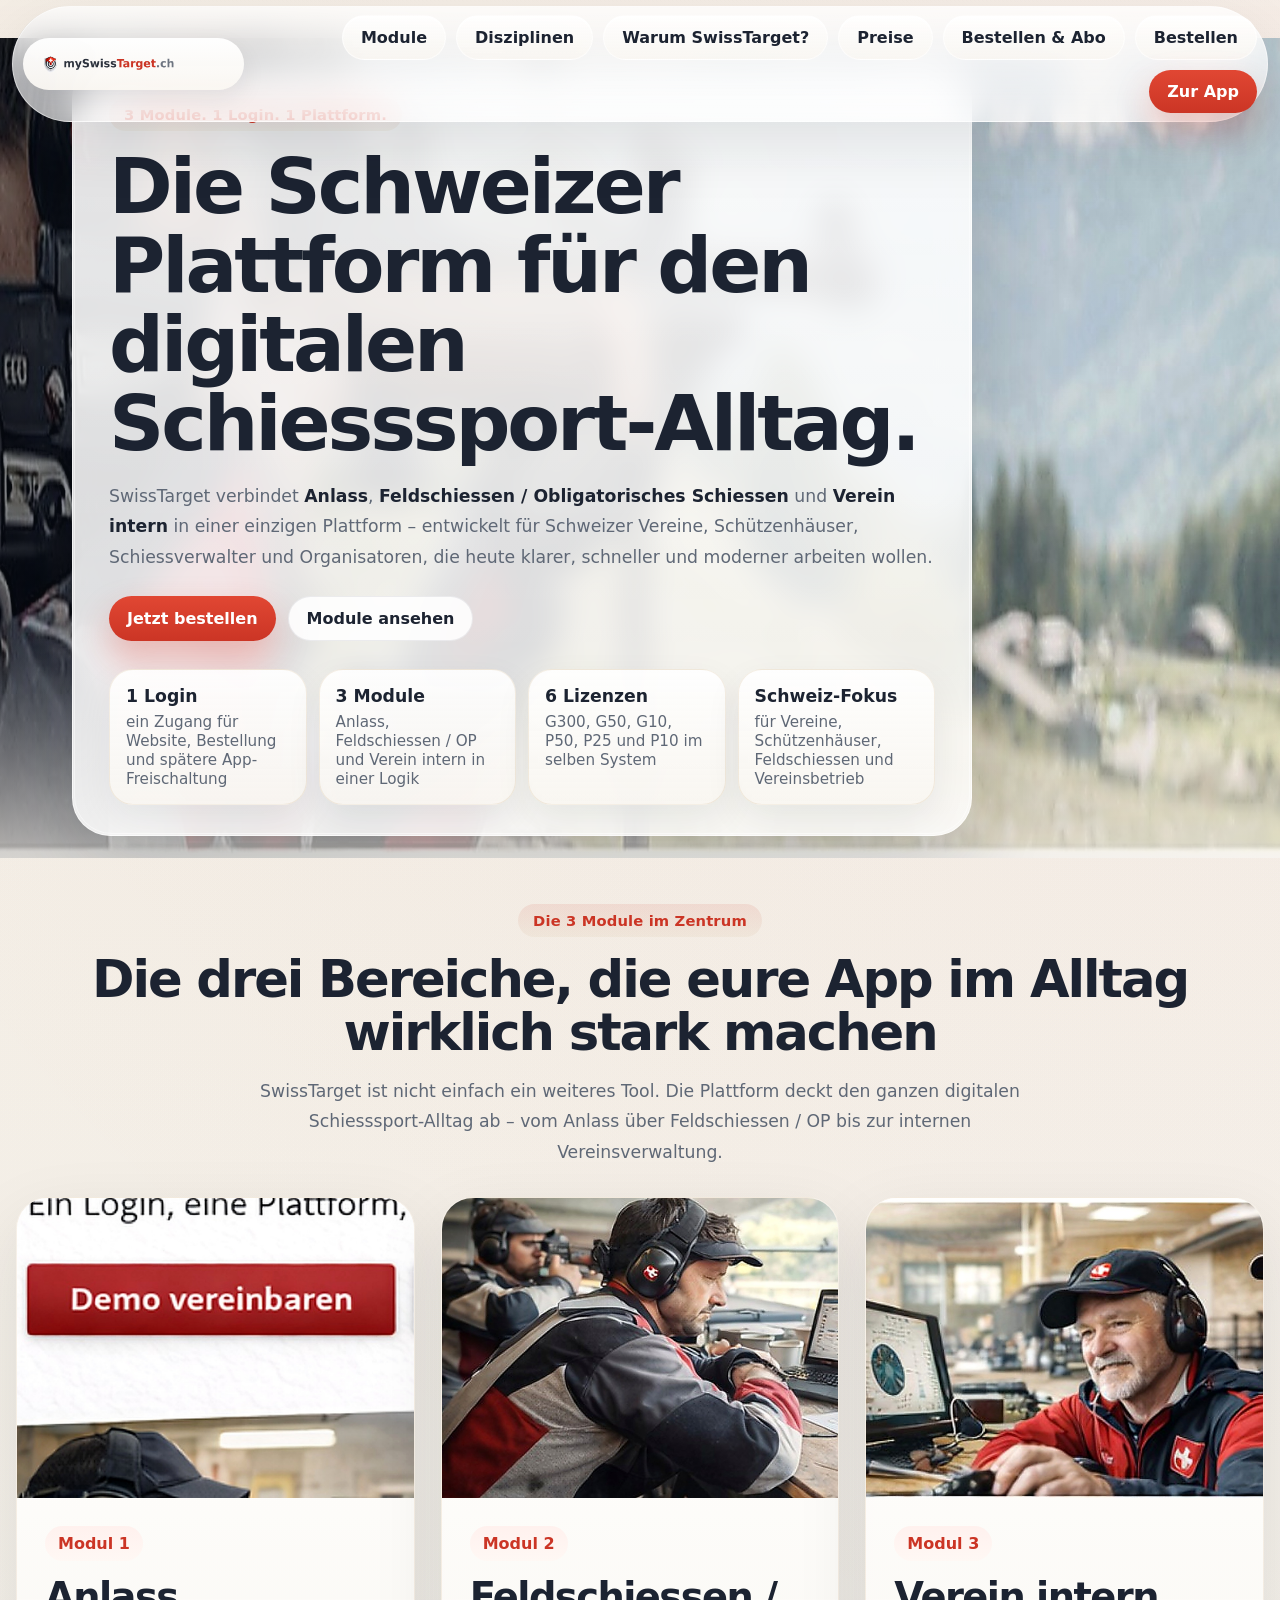
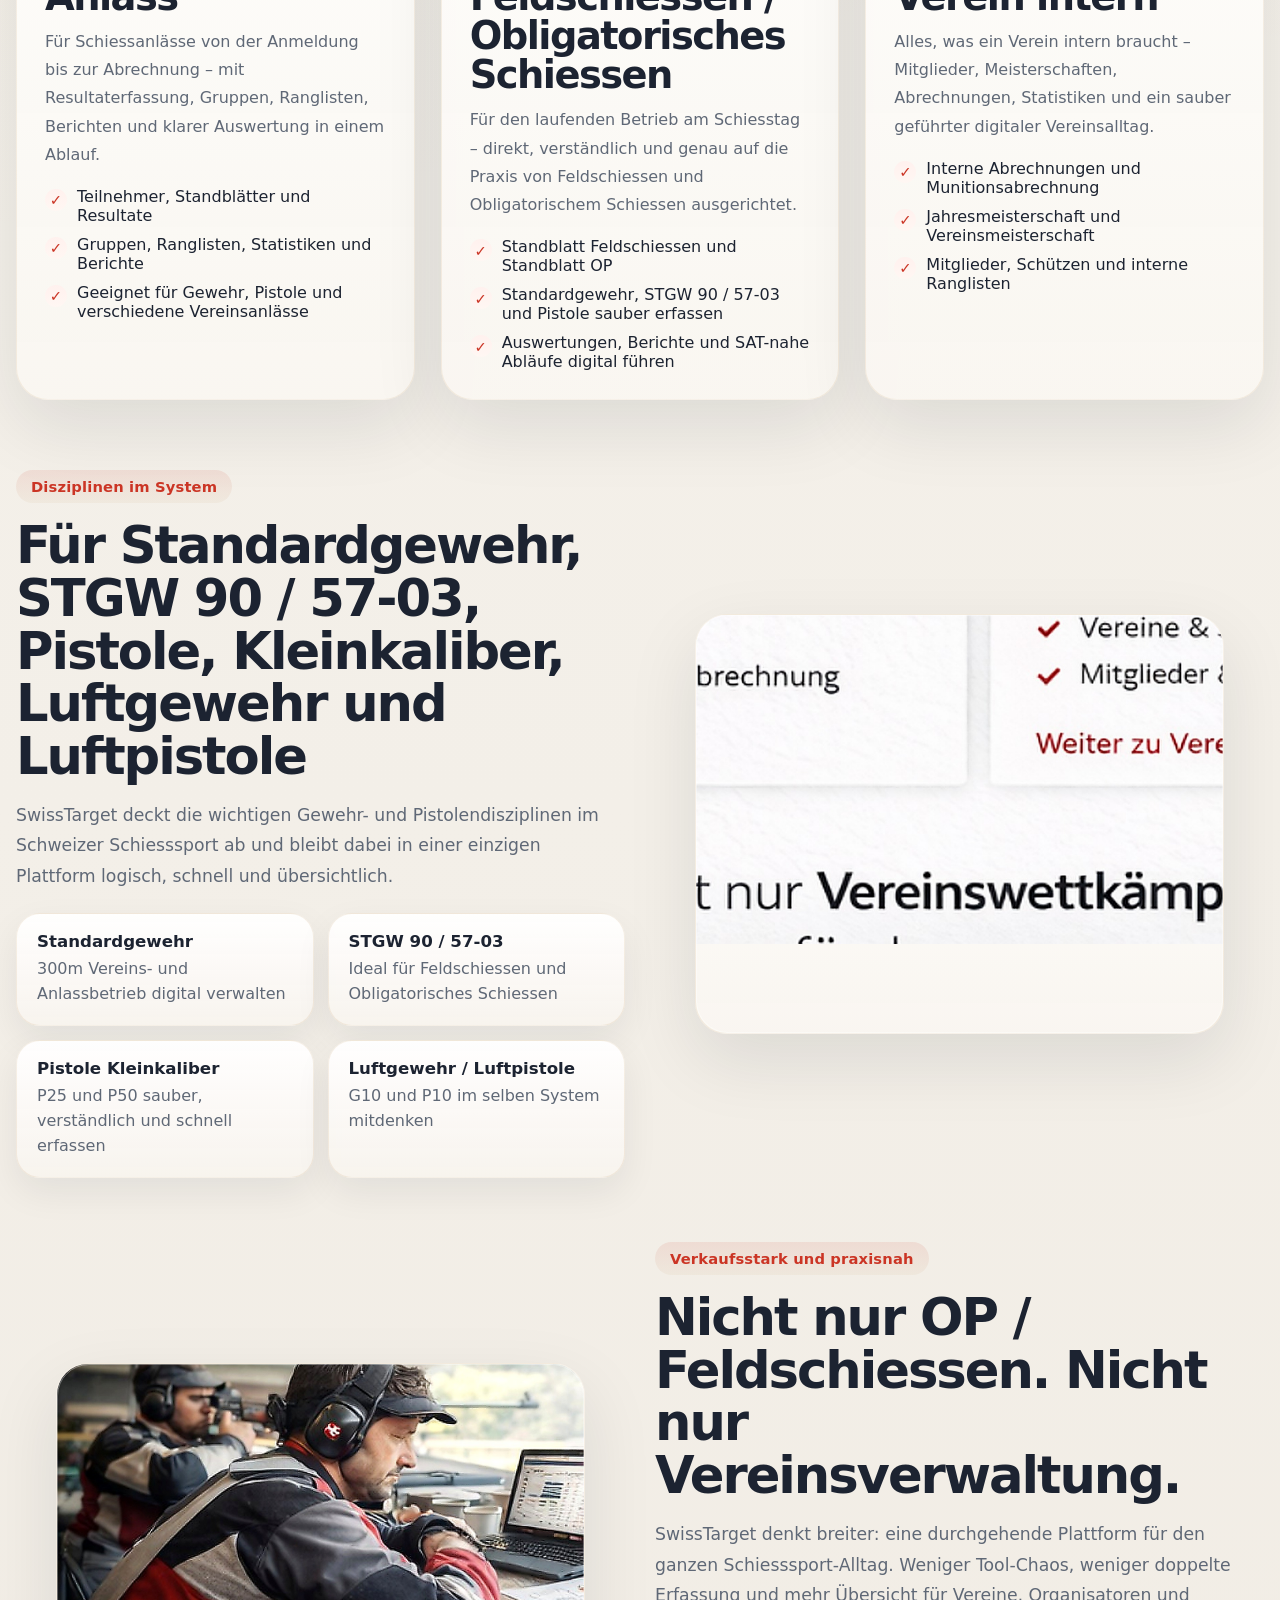
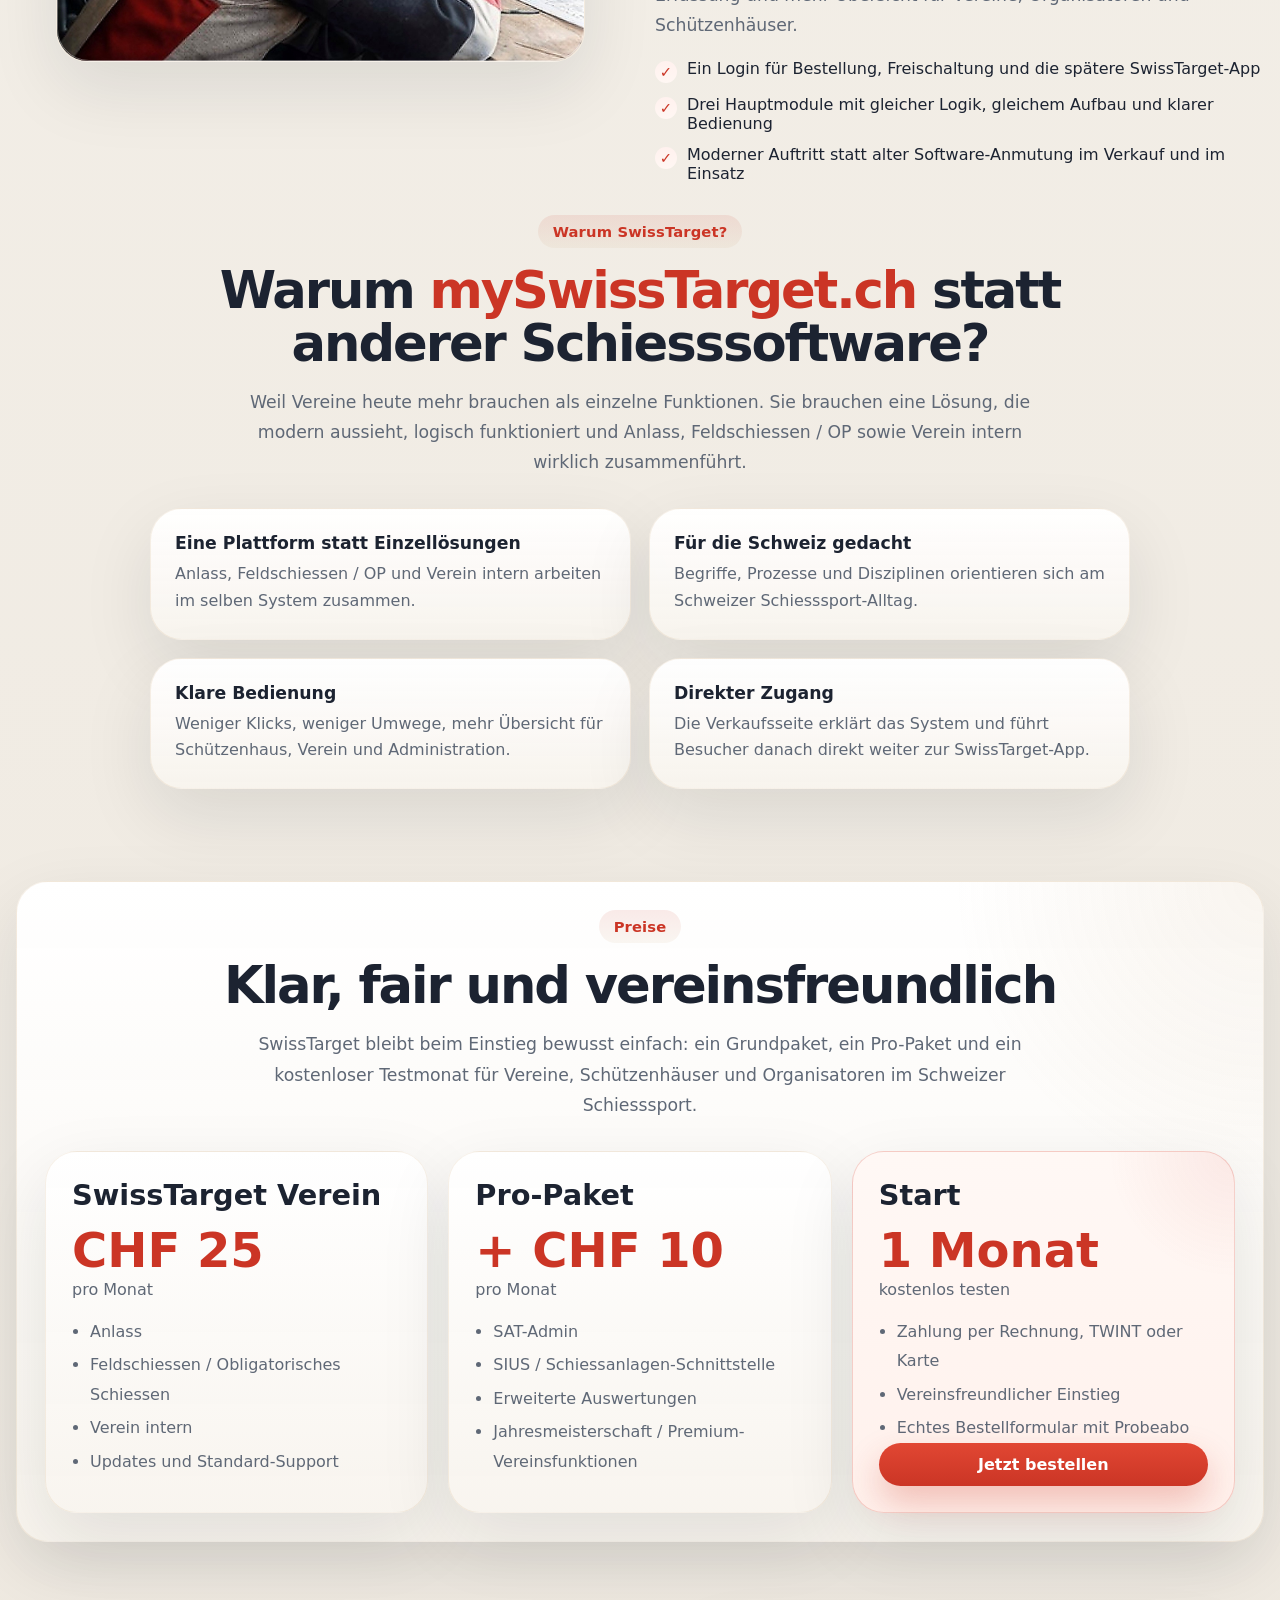
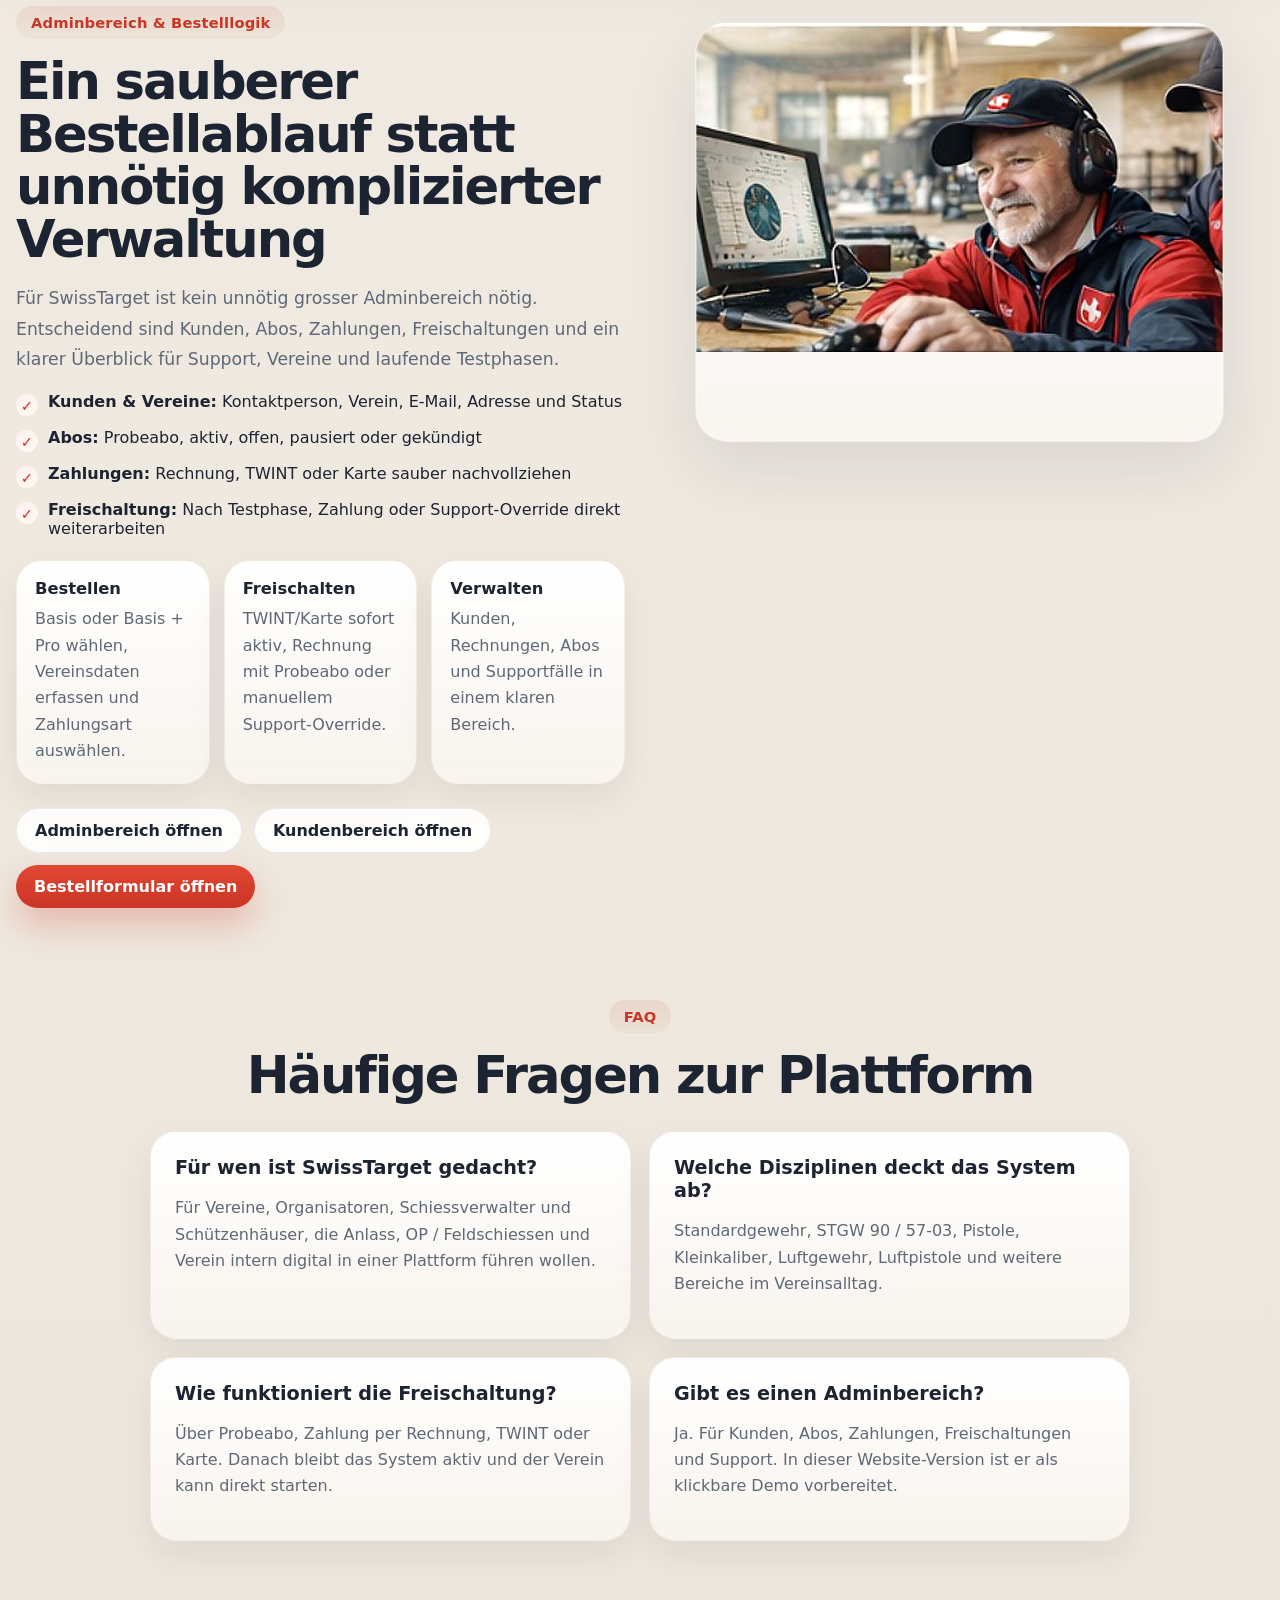
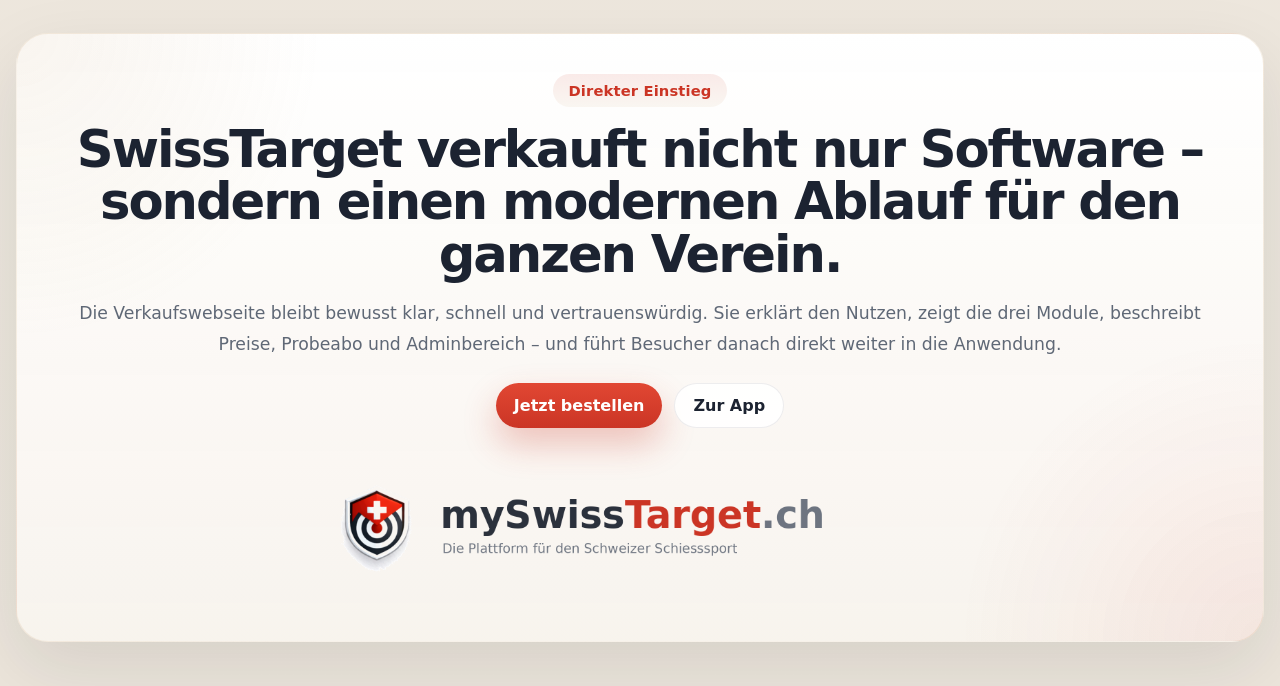
==== commit 4072b77e: "Add files via upload" ====
--- a/public/index.html
+++ b/public/index.html
@@ -251,8 +251,8 @@
               <div class="admin-info-card"><strong>Verwalten</strong><span>Kunden, Rechnungen, Abos und Supportfälle in einem klaren Bereich.</span></div>
             </div>
             <div class="actions">
-              <a class="secondary-btn" href="adminbereich.html">Adminbereich als Demo ansehen</a>
-              <a class="secondary-btn" href="kundenbereich.html">Kundenbereich als Demo ansehen</a>
+              <a class="secondary-btn" href="adminbereich.html">Adminbereich öffnen</a>
+              <a class="secondary-btn" href="kundenbereich.html">Kundenbereich öffnen</a>
               <a class="btn" href="bestellung.html">Bestellformular öffnen</a>
             </div>
           </div>
--- a/public/styles.css
+++ b/public/styles.css
@@ -265,12 +265,13 @@
 }
 .card-image {
   width: 100%;
-  height: 320px;
+  aspect-ratio: 4 / 3;
+  min-height: 300px;
   object-fit: cover;
-  object-position: center 42%;
+  object-position: center center;
   background: #e9e6e1;
 }
-.tall-image { object-position: center 38%; }
+.tall-image { object-position: center 40%; }
 .card-body { padding: 28px; }
 .module-label {
   display: inline-flex;
@@ -344,11 +345,17 @@
 }
 .figure-clean img {
   aspect-ratio: 16 / 10;
-  object-position: center 42%;
+  object-position: center 48%;
 }
 .figure-wide img {
   aspect-ratio: 16 / 9;
-  object-position: center 42%;
+  object-position: center 48%;
+}
+.image-only {
+  overflow: hidden;
+}
+.image-only img {
+  display: block;
 }
 .figure-card figcaption {
   padding: 14px 18px 18px;
@@ -505,9 +512,10 @@
   .navbar {
     width: calc(100% - 20px);
     margin-top: 10px;
+    padding: 8px 8px;
   }
   .hero {
-    margin-top: -104px;
+    margin-top: -92px;
   }
   .hero-card-inner {
     width: calc(100% - 20px);
@@ -527,24 +535,41 @@
     gap: 8px;
   }
   .nav-pill { display: none; }
-  .card-image { height: 230px; }
+  .card-image {
+    aspect-ratio: 4 / 3;
+    min-height: 240px;
+  }
+  .figure-clean img,
+  .figure-wide img {
+    aspect-ratio: 4 / 3;
+  }
+  .admin-layout .image-only {
+    order: -1;
+  }
 }
 
 @media (max-width: 560px) {
-  .brand { font-size: 0.94rem; padding: 11px 16px; }
+  .brand { font-size: 0.92rem; padding: 10px 14px; }
+  .brand-logo img { height: 22px; width: auto; }
   .btn, .secondary-btn { width: 100%; }
   .actions { flex-direction: column; }
-  .hero-media { min-height: 520px; }
+  .hero-media { min-height: 500px; }
   .hero-card { bottom: 18px; }
-  .hero h1 { font-size: 2.5rem; }
+  .hero h1 { font-size: 2.35rem; }
   .section-headline h2,
   .split-layout h2,
   .cta-banner h2,
-  .page-hero h1 { font-size: 2rem; }
+  .page-hero h1 { font-size: 1.92rem; }
   .card-body,
   .pricing-shell,
   .price-card,
   .cta-banner { padding: 20px; }
+  .module-card h3 {
+    font-size: 1.78rem;
+  }
+  .card-image {
+    min-height: 250px;
+  }
 }
 
 
@@ -802,3 +827,62 @@
 .admin-visual{min-height:420px;overflow:hidden}
 .brand-signature img{max-width:min(760px,100%);margin:0 auto}
 @media (max-width: 980px){.card-image,.tall-image{height:260px}.figure-clean,.admin-visual{min-height:320px}}
+
+.customer-grid {
+  display:grid;
+  grid-template-columns: 1.1fr 0.9fr;
+  gap: 20px;
+}
+.form-card {
+  padding: 24px;
+}
+.kunden-form {
+  display:grid;
+  gap: 14px;
+}
+.kunden-form .two-cols {
+  display:grid;
+  grid-template-columns: 1fr 1fr;
+  gap: 14px;
+}
+.kunden-form label {
+  display:grid;
+  gap: 8px;
+}
+.kunden-form input,
+.kunden-form textarea,
+.kunden-form select {
+  width:100%;
+  border-radius: 16px;
+  border: 1px solid rgba(28,35,49,0.12);
+  background: rgba(255,255,255,0.95);
+  padding: 13px 15px;
+  font: inherit;
+  color: var(--text);
+}
+.small-note { color: var(--muted); font-size: 0.92rem; line-height: 1.6; }
+.invoice-list { display:grid; gap: 12px; margin-top: 16px; }
+.invoice-item {
+  display:flex;
+  justify-content:space-between;
+  gap: 16px;
+  padding: 16px 18px;
+  border-radius: 20px;
+  background:white;
+  border: 1px solid var(--line);
+}
+.invoice-meta strong { display:block; margin-bottom: 4px; }
+.invoice-meta span { color: var(--muted); }
+.invoice-action { text-align:right; min-width: 110px; }
+.content-grid {
+  display:grid;
+  grid-template-columns: 1fr 1fr;
+  gap: 18px;
+}
+@media (max-width: 820px) {
+  .customer-grid,
+  .content-grid,
+  .kunden-form .two-cols {
+    grid-template-columns: 1fr;
+  }
+}
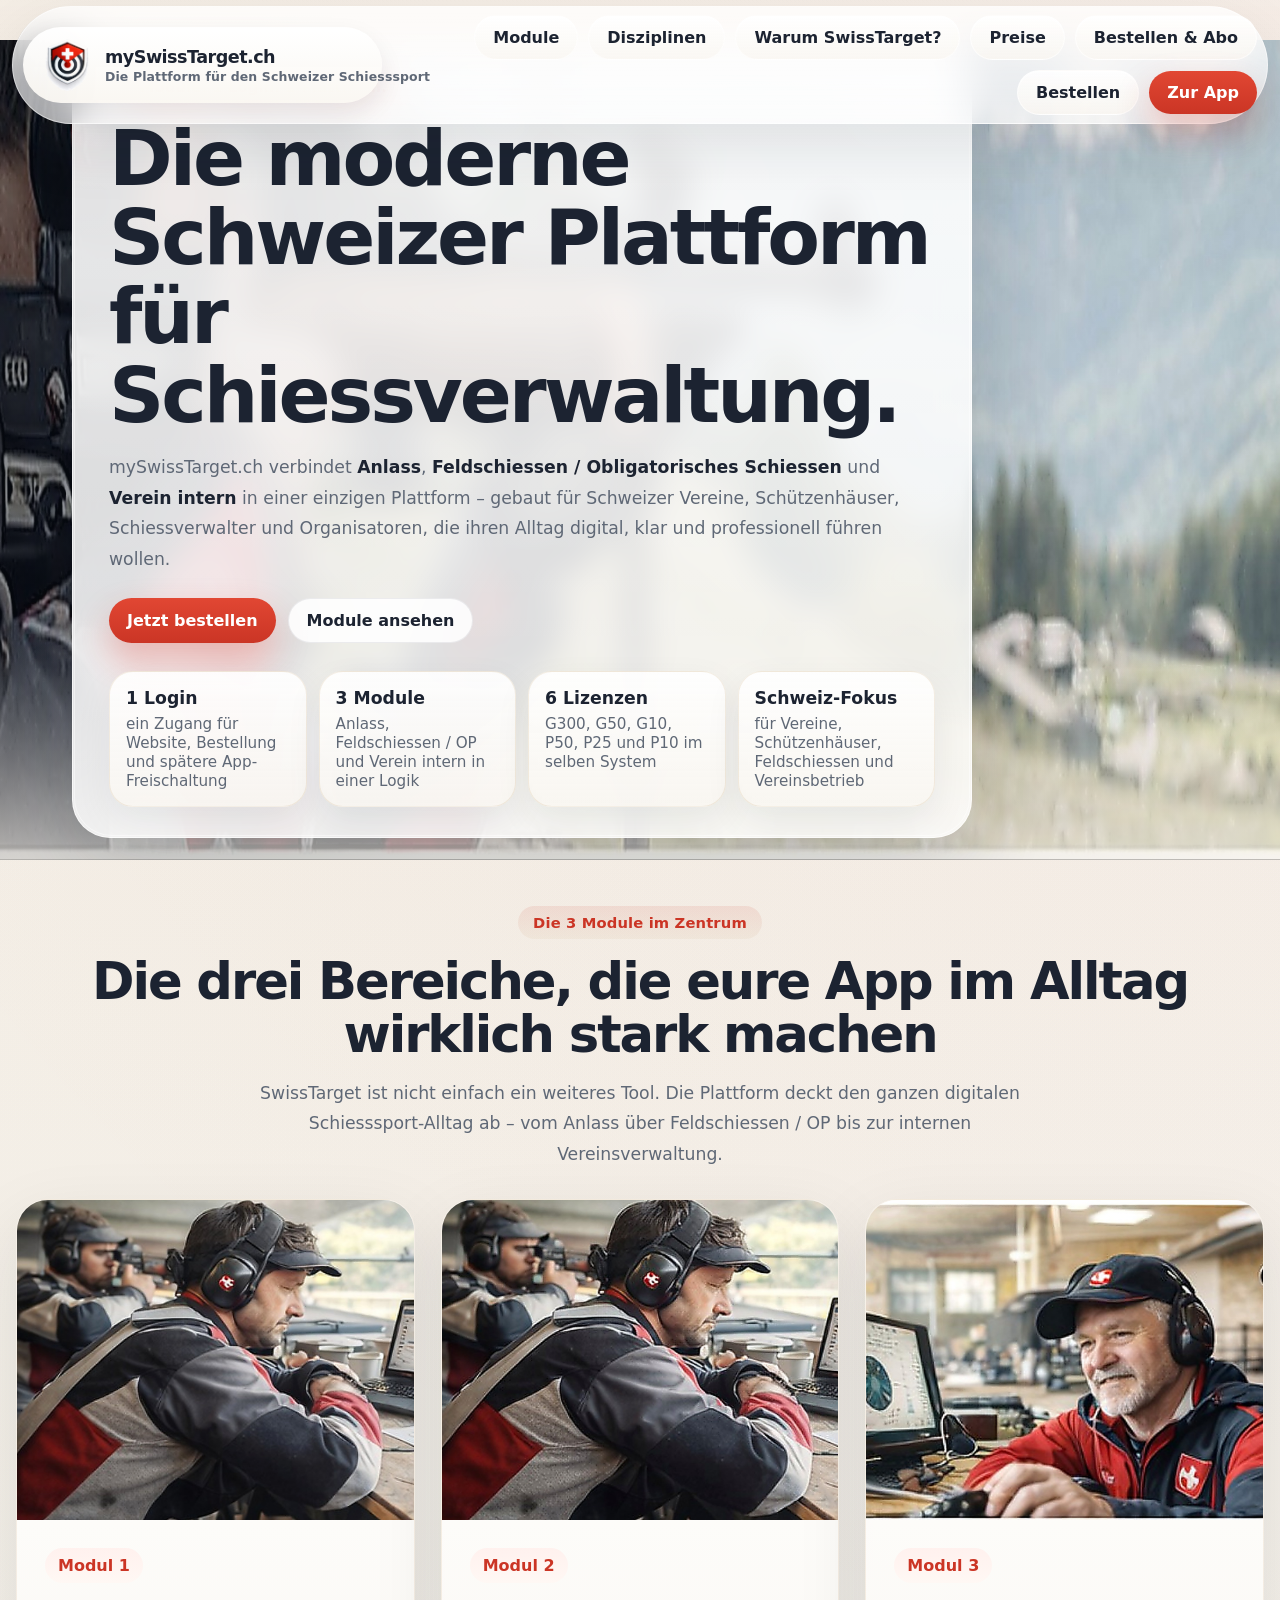
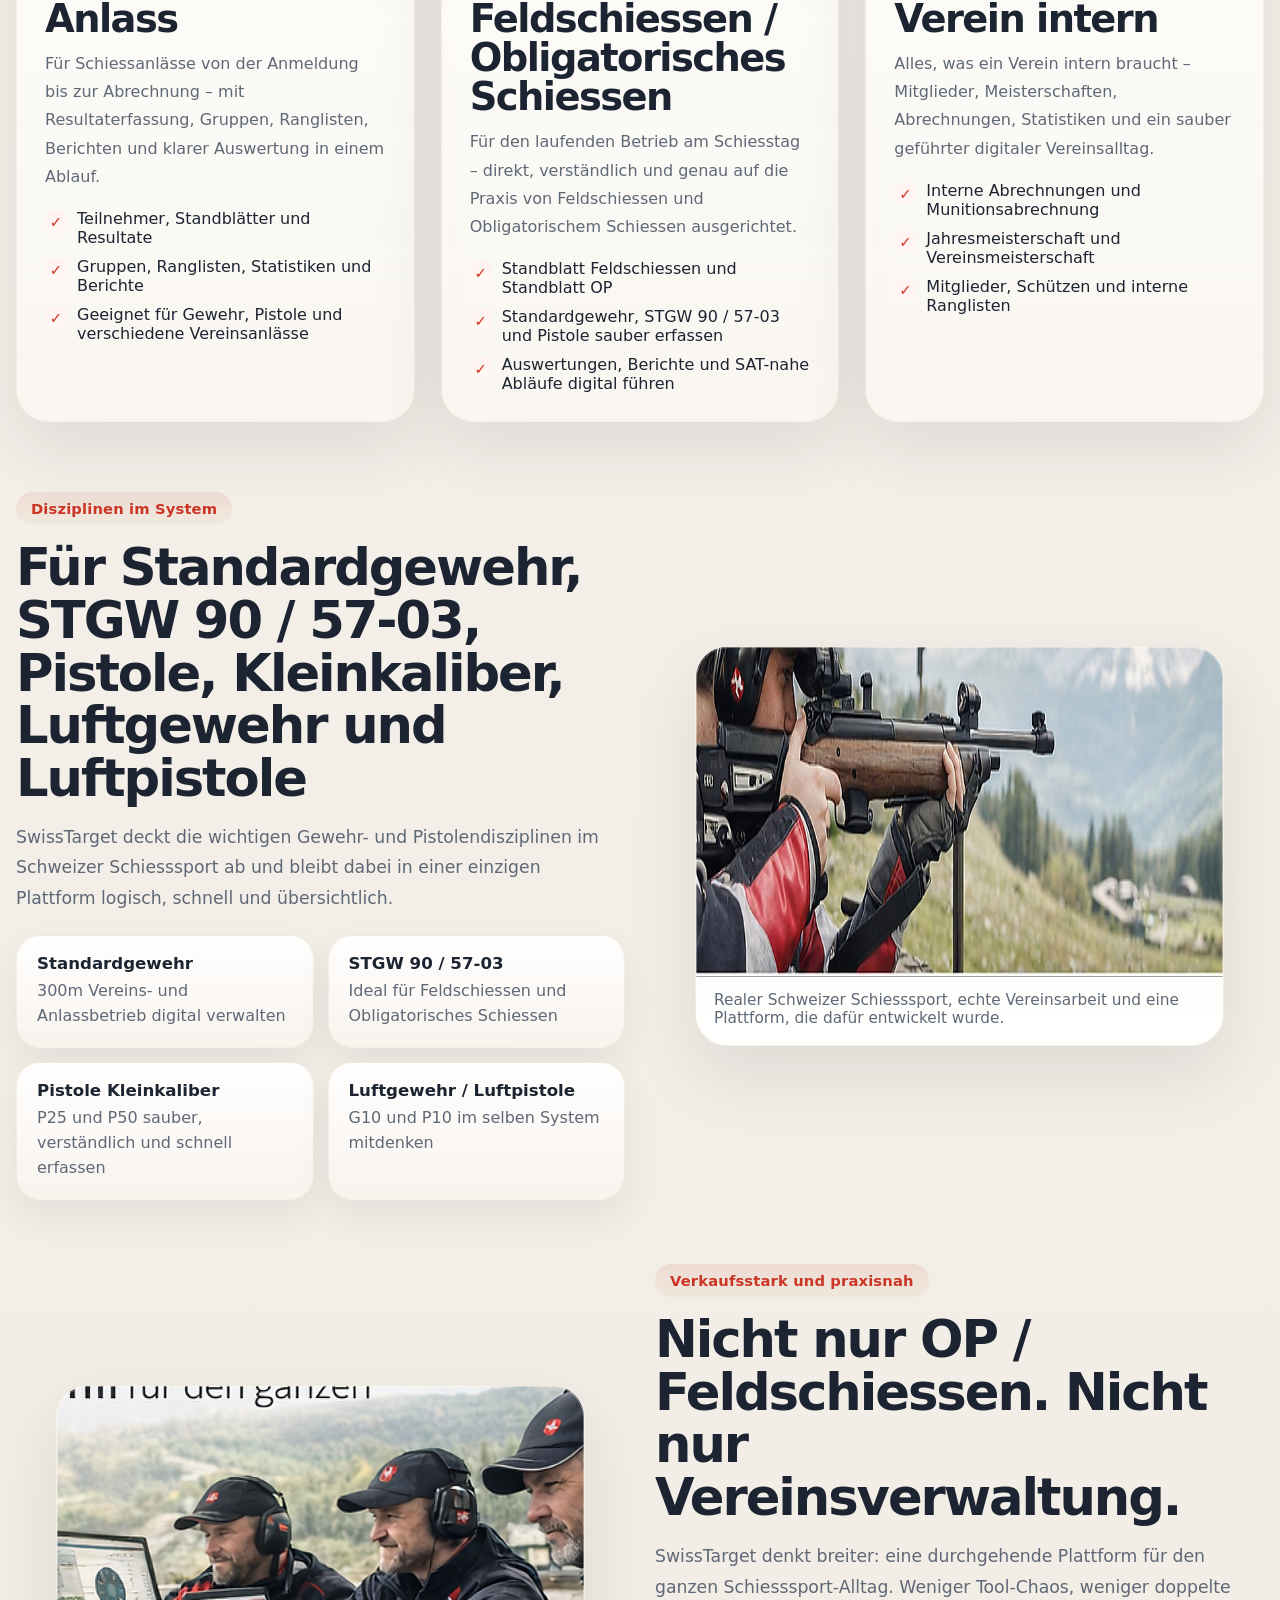
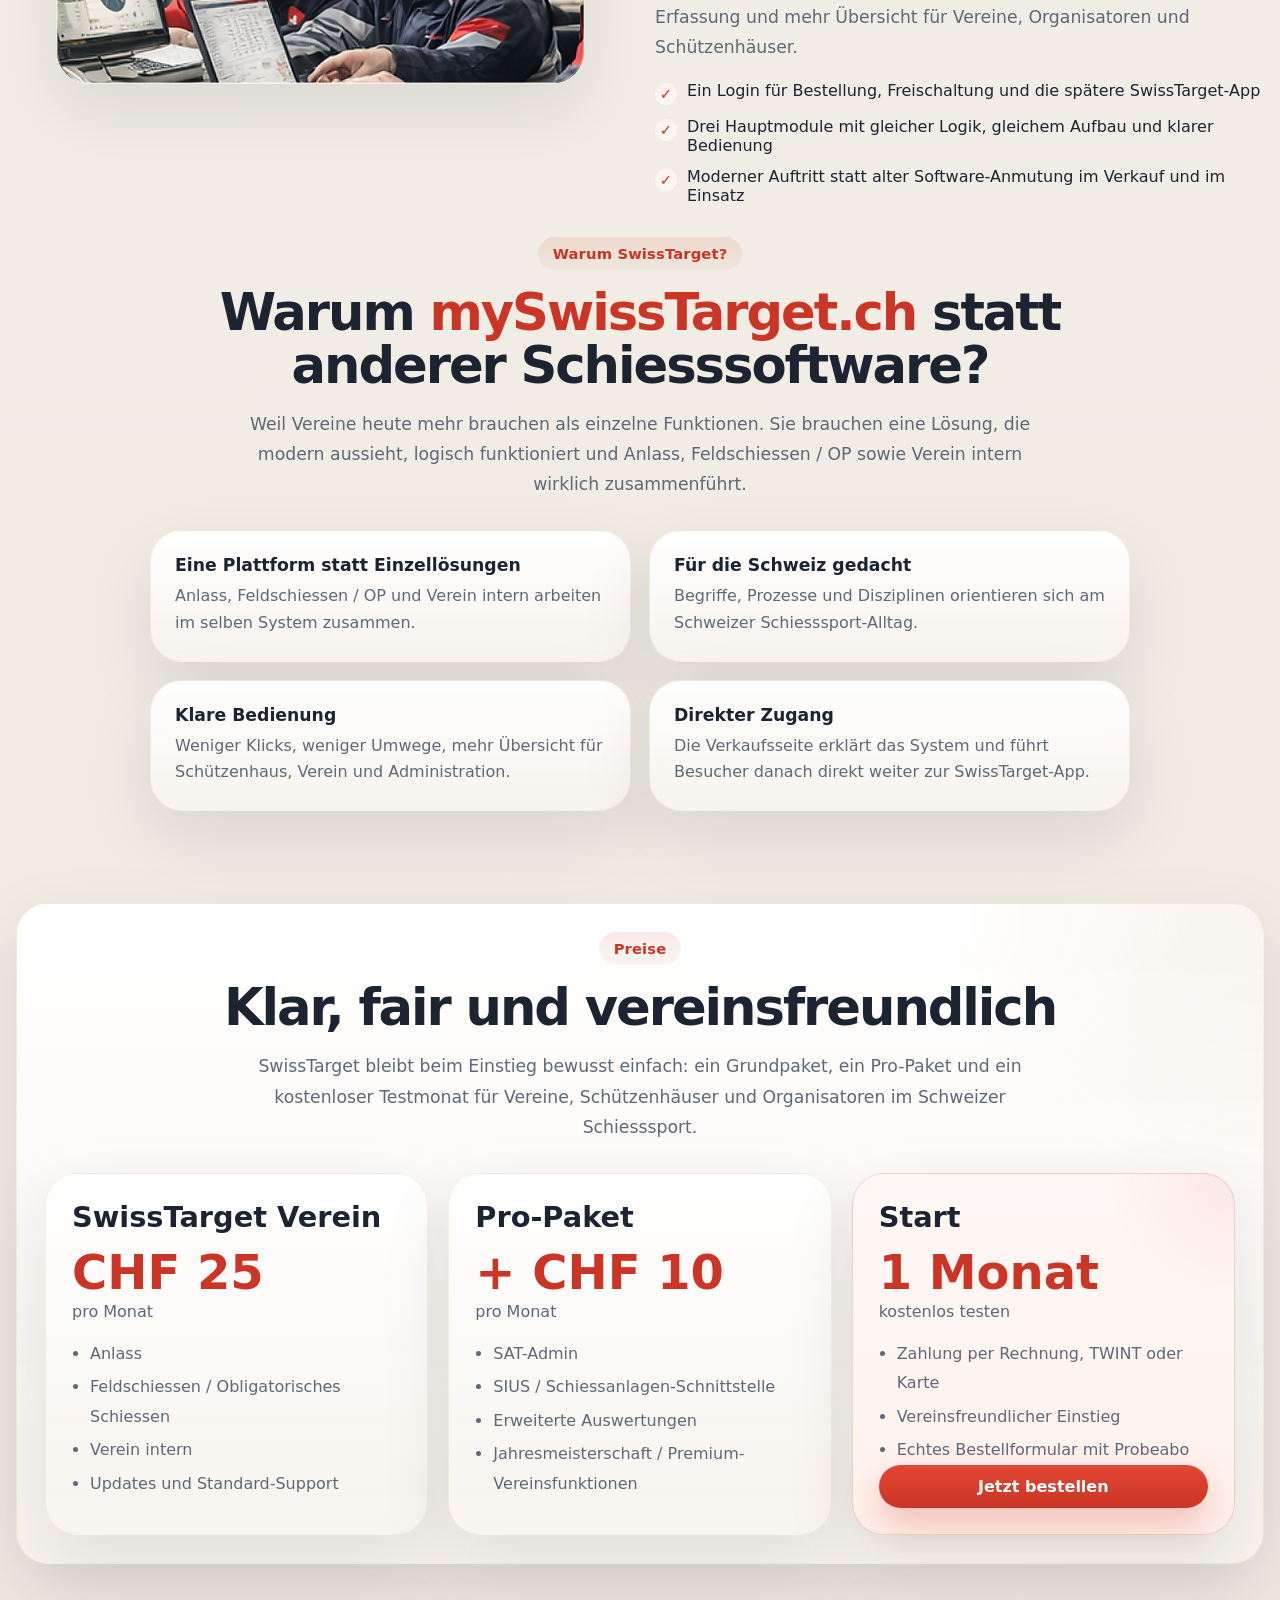
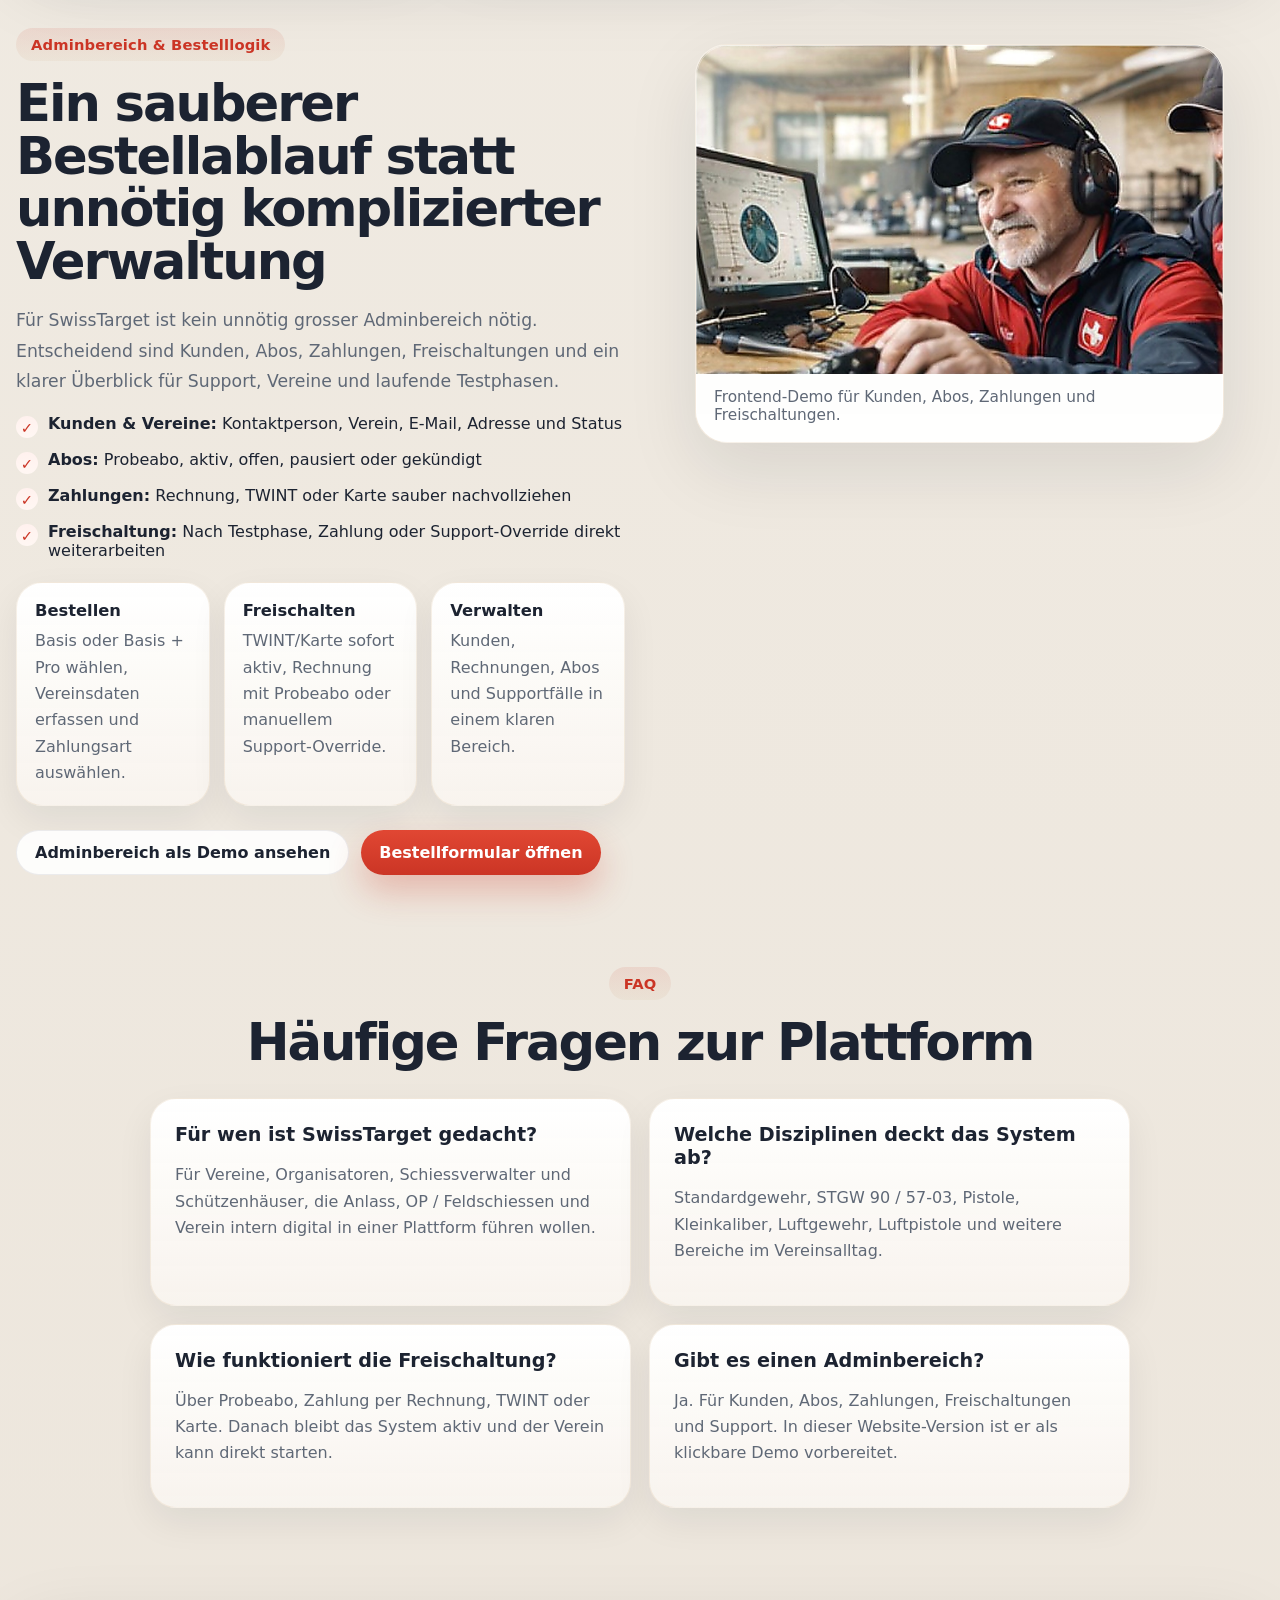
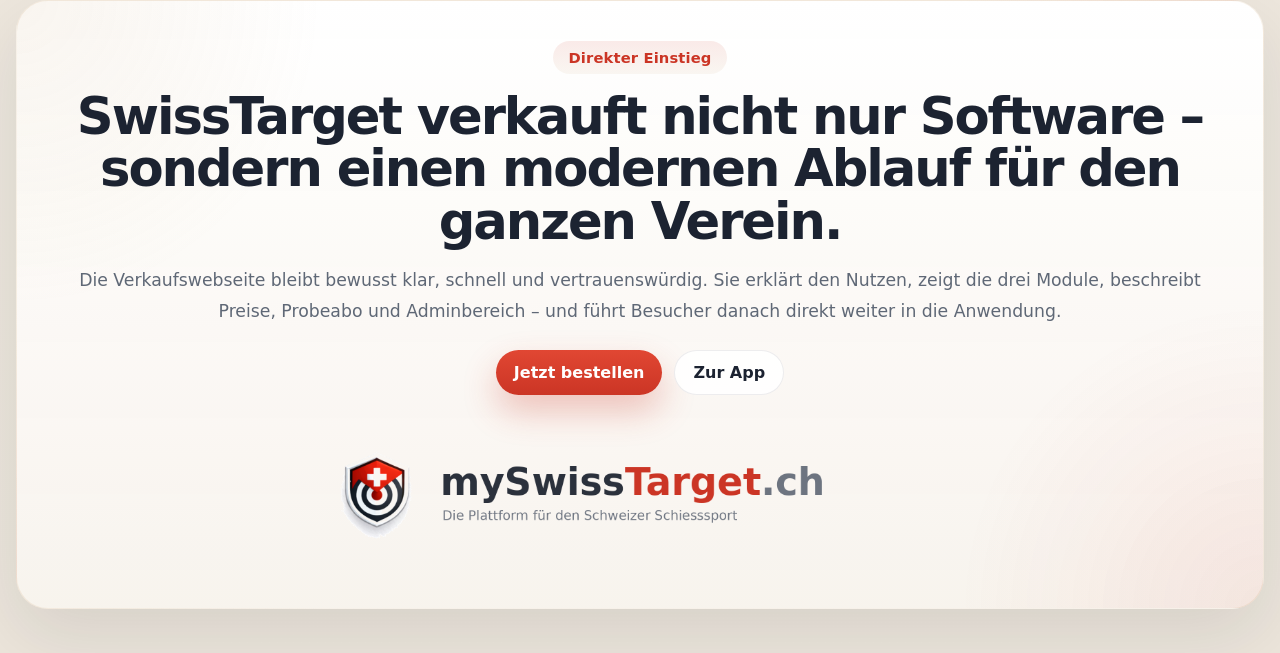
==== commit 26b59554: "Add files via upload" ====
--- a/public/index.html
+++ b/public/index.html
@@ -12,7 +12,13 @@
 <body>
   <header class="site-header">
     <nav class="navbar">
-      <a class="brand brand-logo" href="#top"><img src="assets/logo-nav.png" alt="mySwissTarget.ch"></a>
+      <a class="brand brand-complete" href="#top">
+        <img class="brand-mark" src="assets/logo-mark.png" alt="mySwissTarget Logo">
+        <span class="brand-copy">
+          <strong>mySwissTarget.ch</strong>
+          <small>Die Plattform für den Schweizer Schiesssport</small>
+        </span>
+      </a>
       <div class="nav-links">
         <a class="nav-pill" href="#module">Module</a>
         <a class="nav-pill" href="#disziplinen">Disziplinen</a>
@@ -31,11 +37,11 @@
       <div class="hero-card">
         <div class="hero-card-inner">
           <span class="eyebrow">3 Module. 1 Login. 1 Plattform.</span>
-          <h1>Die Schweizer Plattform für den digitalen Schiesssport-Alltag.</h1>
+          <h1>Die moderne Schweizer Plattform für Schiessverwaltung.</h1>
           <p>
-            SwissTarget verbindet <strong>Anlass</strong>, <strong>Feldschiessen / Obligatorisches Schiessen</strong>
-            und <strong>Verein intern</strong> in einer einzigen Plattform – entwickelt für Schweizer Vereine,
-            Schützenhäuser, Schiessverwalter und Organisatoren, die heute klarer, schneller und moderner arbeiten wollen.
+            mySwissTarget.ch verbindet <strong>Anlass</strong>, <strong>Feldschiessen / Obligatorisches Schiessen</strong>
+            und <strong>Verein intern</strong> in einer einzigen Plattform – gebaut für Schweizer Vereine,
+            Schützenhäuser, Schiessverwalter und Organisatoren, die ihren Alltag digital, klar und professionell führen wollen.
           </p>
           <div class="actions">
             <a class="btn" href="bestellung.html">Jetzt bestellen</a>
@@ -78,7 +84,7 @@
           </article>
 
           <article class="module-card">
-            <img class="card-image" src="assets/module-op.jpg" alt="Pistolenschütze im Schweizer Schiesssport">
+            <img class="card-image" src="assets/module-feldschiessen.jpg" alt="Pistolenschütze im Schweizer Schiesssport">
             <div class="card-body">
               <div class="module-label">Modul 2</div>
               <h3>Feldschiessen /<br>Obligatorisches Schiessen</h3>
@@ -124,8 +130,9 @@
               <div class="discipline-card"><strong>Luftgewehr / Luftpistole</strong><span>G10 und P10 im selben System mitdenken</span></div>
             </div>
           </div>
-          <figure class="figure-card figure-clean image-only">
-            <img src="assets/nature-figure.jpg" alt="Schweizer Natur und Schiesssport mit Bergkulisse">
+          <figure class="figure-card figure-clean">
+            <img src="assets/hero.jpg" alt="Schiesssport in Schweizer Natur mit Bergkulisse">
+            <figcaption>Realer Schweizer Schiesssport, echte Vereinsarbeit und eine Plattform, die dafür entwickelt wurde.</figcaption>
           </figure>
         </div>
       </div>
@@ -135,7 +142,7 @@
       <div class="container">
         <div class="split-layout align-center">
           <figure class="figure-card figure-wide">
-            <img src="assets/sectionPlatform.jpg" alt="SwissTarget im Einsatz mit Resultatübersicht und Vereinsarbeit">
+            <img src="assets/section-band.jpg" alt="SwissTarget im Einsatz mit Resultatübersicht und Vereinsarbeit">
           </figure>
           <div>
             <span class="eyebrow">Verkaufsstark und praxisnah</span>
@@ -251,13 +258,13 @@
               <div class="admin-info-card"><strong>Verwalten</strong><span>Kunden, Rechnungen, Abos und Supportfälle in einem klaren Bereich.</span></div>
             </div>
             <div class="actions">
-              <a class="secondary-btn" href="adminbereich.html">Adminbereich öffnen</a>
-              <a class="secondary-btn" href="kundenbereich.html">Kundenbereich öffnen</a>
+              <a class="secondary-btn" href="adminbereich.html">Adminbereich als Demo ansehen</a>
               <a class="btn" href="bestellung.html">Bestellformular öffnen</a>
             </div>
           </div>
-          <figure class="figure-card figure-wide admin-visual image-only">
-            <img src="assets/team-admin.jpg" alt="SwissTarget im Einsatz mit Team und Resultatübersicht">
+          <figure class="figure-card figure-wide admin-visual">
+            <img src="assets/admin-visual.jpg" alt="SwissTarget im Einsatz mit mehreren Personen und Laptop im Schützenhaus">
+            <figcaption>Frontend-Demo für Kunden, Abos, Zahlungen und Freischaltungen.</figcaption>
           </figure>
         </div>
       </div>
--- a/public/styles.css
+++ b/public/styles.css
@@ -72,14 +72,42 @@
 .brand {
   display: inline-flex;
   align-items: center;
-  padding: 13px 22px;
+  gap: 12px;
+  padding: 12px 18px;
   border-radius: 999px;
   background: linear-gradient(180deg, rgba(255,255,255,0.96), rgba(250,247,242,0.95));
   box-shadow: 0 10px 24px rgba(20, 27, 39, 0.08);
-  font-size: 1.04rem;
+  white-space: nowrap;
+}
+.brand-complete {
+  min-width: 0;
+}
+.brand-mark {
+  width: 52px;
+  height: 52px;
+  object-fit: contain;
+  flex: 0 0 auto;
+}
+.brand-copy {
+  display: flex;
+  flex-direction: column;
+  min-width: 0;
+}
+.brand-copy strong {
+  font-size: 1.1rem;
   font-weight: 900;
-  letter-spacing: -0.02em;
-  white-space: nowrap;
+  letter-spacing: -0.03em;
+}
+.brand-copy small {
+  margin-top: 2px;
+  color: var(--muted);
+  font-size: 0.78rem;
+  font-weight: 700;
+  letter-spacing: 0.01em;
+}
+.brand-logo img {
+  height: 30px;
+  width: auto;
 }
 .nav-links {
   display: flex;
@@ -127,7 +155,7 @@
 .hero-media {
   height: clamp(620px, 70vw, 820px);
   min-height: 620px;
-  background: url('assets/hero.jpg') center 36% / cover no-repeat;
+  background: url('assets/hero.jpg') center 44% / cover no-repeat;
   position: relative;
 }
 .hero-media::before {
@@ -265,13 +293,12 @@
 }
 .card-image {
   width: 100%;
-  aspect-ratio: 4 / 3;
-  min-height: 300px;
+  height: 320px;
   object-fit: cover;
-  object-position: center center;
+  object-position: center 50%;
   background: #e9e6e1;
 }
-.tall-image { object-position: center 40%; }
+.tall-image { object-position: center 38%; }
 .card-body { padding: 28px; }
 .module-label {
   display: inline-flex;
@@ -345,22 +372,17 @@
 }
 .figure-clean img {
   aspect-ratio: 16 / 10;
-  object-position: center 48%;
+  object-position: center 50%;
 }
 .figure-wide img {
   aspect-ratio: 16 / 9;
-  object-position: center 48%;
-}
-.image-only {
-  overflow: hidden;
-}
-.image-only img {
-  display: block;
+  object-position: center 50%;
 }
 .figure-card figcaption {
   padding: 14px 18px 18px;
   color: var(--muted);
   font-size: 0.96rem;
+  background: rgba(255,255,255,0.9);
 }
 .discipline-grid {
   display: grid;
@@ -512,10 +534,9 @@
   .navbar {
     width: calc(100% - 20px);
     margin-top: 10px;
-    padding: 8px 8px;
   }
   .hero {
-    margin-top: -92px;
+    margin-top: -104px;
   }
   .hero-card-inner {
     width: calc(100% - 20px);
@@ -535,41 +556,24 @@
     gap: 8px;
   }
   .nav-pill { display: none; }
-  .card-image {
-    aspect-ratio: 4 / 3;
-    min-height: 240px;
-  }
-  .figure-clean img,
-  .figure-wide img {
-    aspect-ratio: 4 / 3;
-  }
-  .admin-layout .image-only {
-    order: -1;
-  }
+  .card-image { height: 230px; }
 }
 
 @media (max-width: 560px) {
-  .brand { font-size: 0.92rem; padding: 10px 14px; }
-  .brand-logo img { height: 22px; width: auto; }
+  .brand { font-size: 0.94rem; padding: 11px 16px; }
   .btn, .secondary-btn { width: 100%; }
   .actions { flex-direction: column; }
-  .hero-media { min-height: 500px; }
+  .hero-media { min-height: 520px; }
   .hero-card { bottom: 18px; }
-  .hero h1 { font-size: 2.35rem; }
+  .hero h1 { font-size: 2.5rem; }
   .section-headline h2,
   .split-layout h2,
   .cta-banner h2,
-  .page-hero h1 { font-size: 1.92rem; }
+  .page-hero h1 { font-size: 2rem; }
   .card-body,
   .pricing-shell,
   .price-card,
   .cta-banner { padding: 20px; }
-  .module-card h3 {
-    font-size: 1.78rem;
-  }
-  .card-image {
-    min-height: 250px;
-  }
 }
 
 
@@ -818,71 +822,8 @@
 .brand-signature { margin-top: 28px; display:flex; justify-content:center; }
 .brand-signature img { width:min(620px, 100%); height:auto; }
 @media (max-width: 560px){ .brand-logo img{ height:34px; } .brand-logo{ padding:10px 14px; } }
-.brand-logo img{height:32px;width:auto;display:block}
-.card-image{width:100%;height:300px;object-fit:cover;object-position:center center;background:#ddd}
-.tall-image{height:300px}
-.figure-card.image-only figcaption{display:none}
-.figure-clean.image-only img,.admin-visual.image-only img{height:100%;width:100%;object-fit:cover;object-position:center}
-.figure-clean{min-height:420px;overflow:hidden}
-.admin-visual{min-height:420px;overflow:hidden}
-.brand-signature img{max-width:min(760px,100%);margin:0 auto}
-@media (max-width: 980px){.card-image,.tall-image{height:260px}.figure-clean,.admin-visual{min-height:320px}}
-
-.customer-grid {
-  display:grid;
-  grid-template-columns: 1.1fr 0.9fr;
-  gap: 20px;
-}
-.form-card {
-  padding: 24px;
-}
-.kunden-form {
-  display:grid;
-  gap: 14px;
-}
-.kunden-form .two-cols {
-  display:grid;
-  grid-template-columns: 1fr 1fr;
-  gap: 14px;
-}
-.kunden-form label {
-  display:grid;
-  gap: 8px;
-}
-.kunden-form input,
-.kunden-form textarea,
-.kunden-form select {
-  width:100%;
-  border-radius: 16px;
-  border: 1px solid rgba(28,35,49,0.12);
-  background: rgba(255,255,255,0.95);
-  padding: 13px 15px;
-  font: inherit;
-  color: var(--text);
-}
-.small-note { color: var(--muted); font-size: 0.92rem; line-height: 1.6; }
-.invoice-list { display:grid; gap: 12px; margin-top: 16px; }
-.invoice-item {
-  display:flex;
-  justify-content:space-between;
-  gap: 16px;
-  padding: 16px 18px;
-  border-radius: 20px;
-  background:white;
-  border: 1px solid var(--line);
-}
-.invoice-meta strong { display:block; margin-bottom: 4px; }
-.invoice-meta span { color: var(--muted); }
-.invoice-action { text-align:right; min-width: 110px; }
-.content-grid {
-  display:grid;
-  grid-template-columns: 1fr 1fr;
-  gap: 18px;
-}
-@media (max-width: 820px) {
-  .customer-grid,
-  .content-grid,
-  .kunden-form .two-cols {
-    grid-template-columns: 1fr;
-  }
-}
+
+@media (max-width: 980px) {
+  .brand-copy small { display: none; }
+  .brand-mark { width: 42px; height: 42px; }
+}
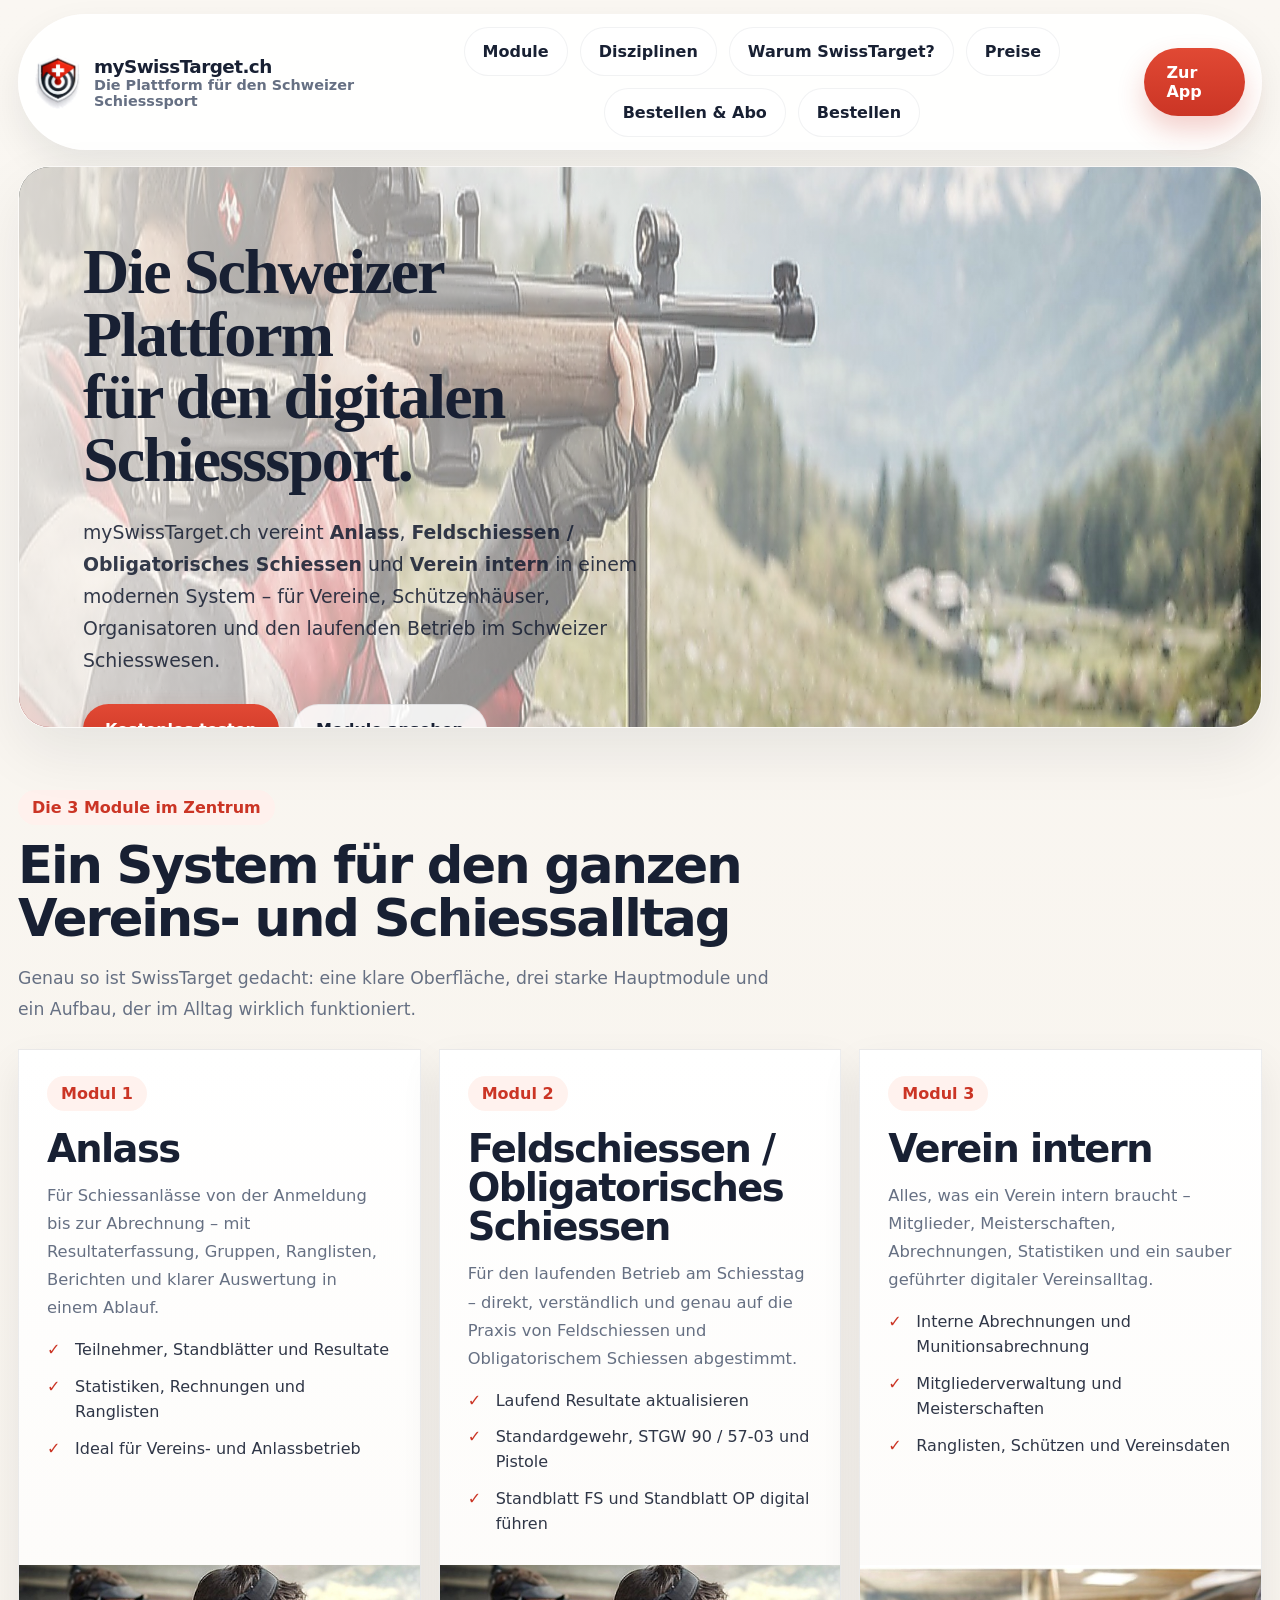
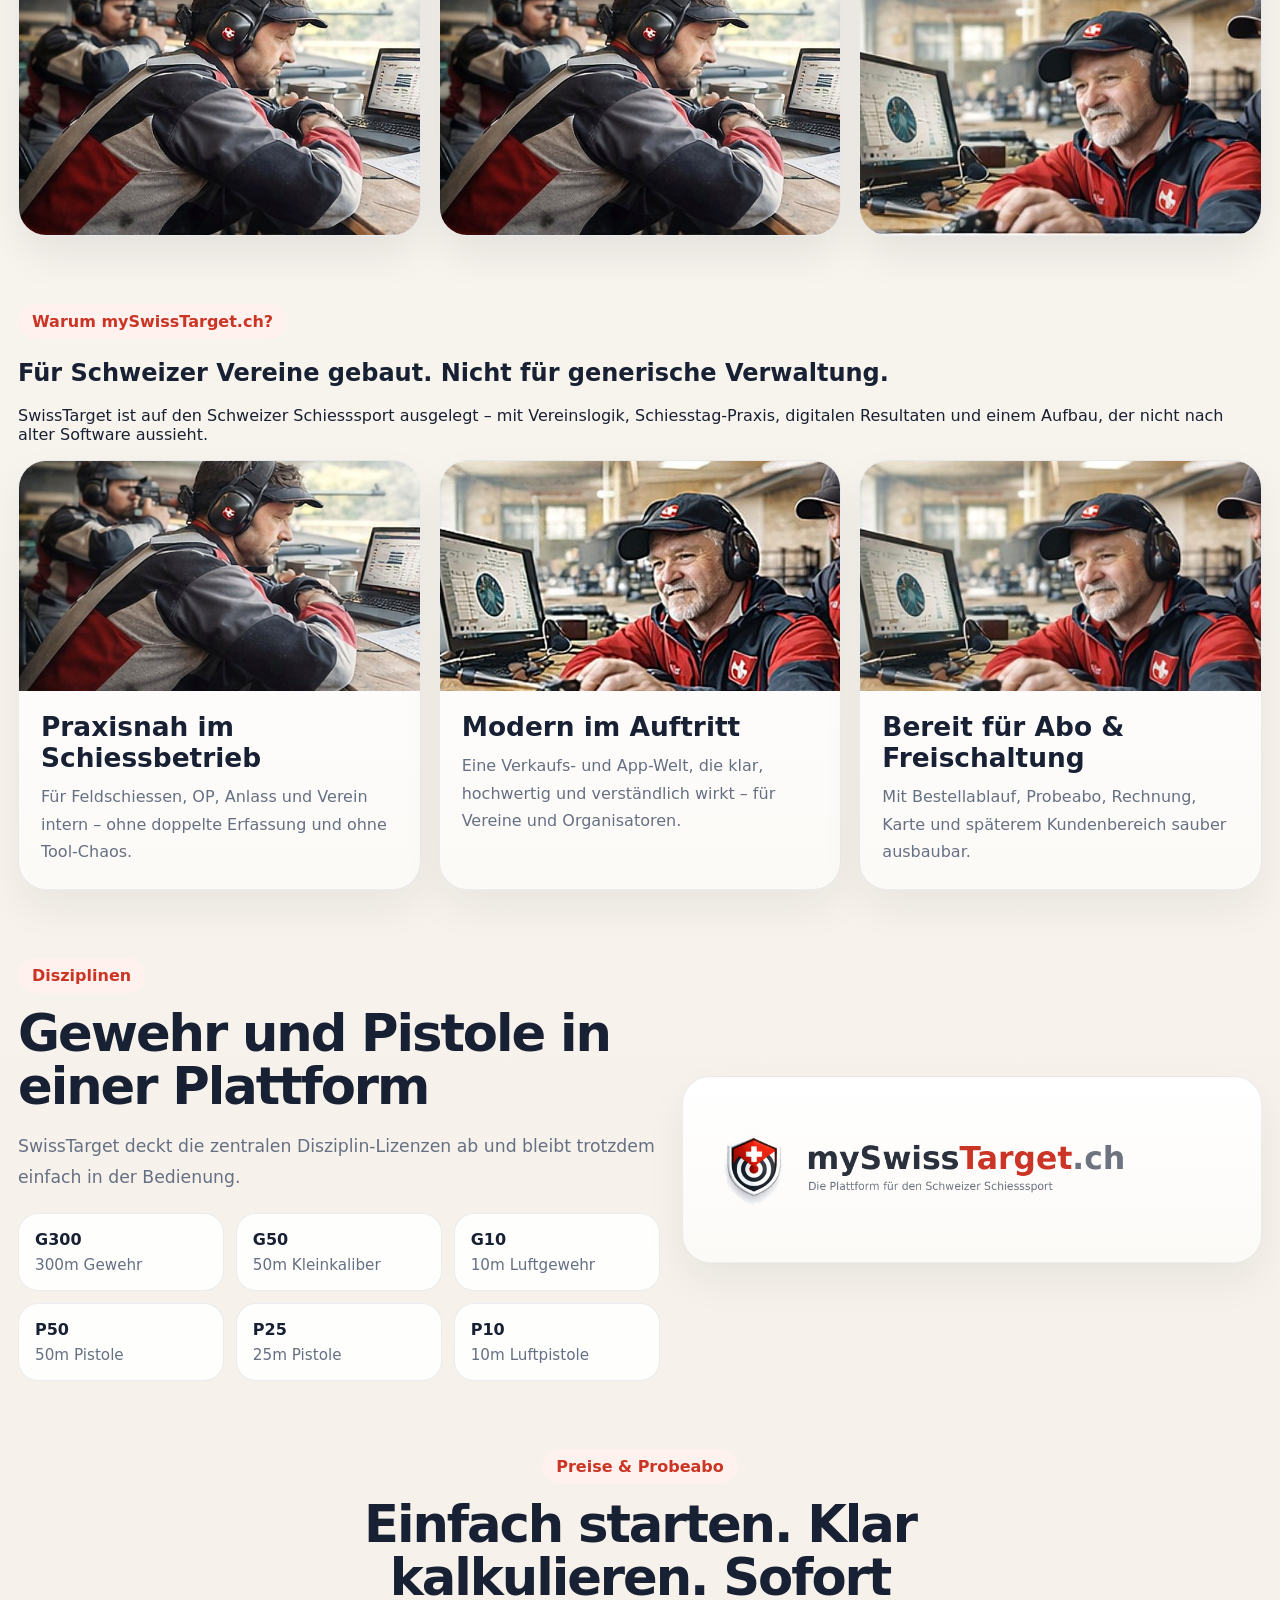
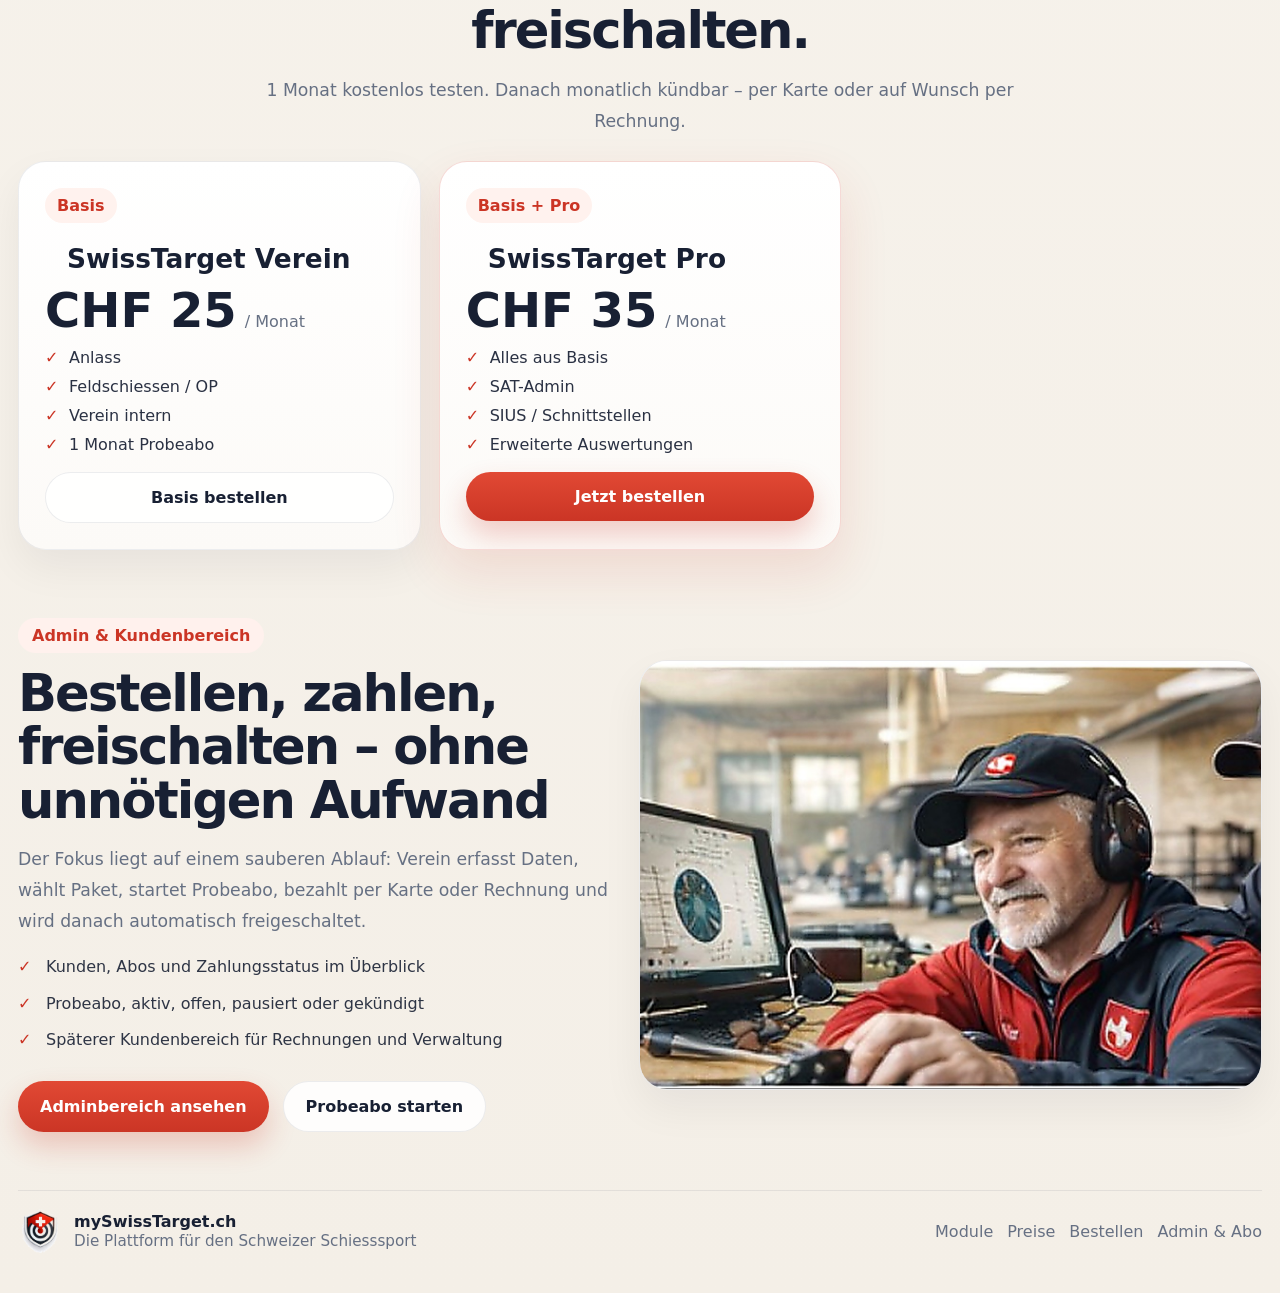
==== commit 1a59ae6b: "Add files via upload" ====
--- a/public/index.html
+++ b/public/index.html
@@ -3,310 +3,253 @@
 <head>
   <meta charset="UTF-8">
   <meta name="viewport" content="width=device-width, initial-scale=1.0">
-  <title>mySwissTarget.ch – Die Schweizer Plattform für Schiessverwaltung</title>
-  <meta name="description" content="SwissTarget digitalisiert Anlass, Feldschiessen / Obligatorisches Schiessen und Verein intern – speziell für Schweizer Vereine, Schützenhäuser und Organisatoren.">
+  <title>mySwissTarget.ch – Die Schweizer Plattform für den Schiesssport</title>
+  <meta name="description" content="mySwissTarget.ch digitalisiert Anlass, Feldschiessen / Obligatorisches Schiessen und Verein intern – für Schweizer Vereine, Schützenhäuser und Organisatoren.">
   <meta name="theme-color" content="#cb3525">
   <link rel="icon" href="assets/favicon.ico">
   <link rel="stylesheet" href="styles.css">
 </head>
 <body>
   <header class="site-header">
-    <nav class="navbar">
-      <a class="brand brand-complete" href="#top">
-        <img class="brand-mark" src="assets/logo-mark.png" alt="mySwissTarget Logo">
+    <div class="container nav-shell">
+      <a class="brand" href="#top">
+        <img src="assets/logo-mark.png" alt="mySwissTarget Logo" class="brand-mark">
         <span class="brand-copy">
           <strong>mySwissTarget.ch</strong>
           <small>Die Plattform für den Schweizer Schiesssport</small>
         </span>
       </a>
-      <div class="nav-links">
-        <a class="nav-pill" href="#module">Module</a>
-        <a class="nav-pill" href="#disziplinen">Disziplinen</a>
-        <a class="nav-pill" href="#vergleich">Warum SwissTarget?</a>
-        <a class="nav-pill" href="#preise">Preise</a>
-        <a class="nav-pill" href="#admin-abo">Bestellen &amp; Abo</a>
-        <a class="nav-pill" href="bestellung.html">Bestellen</a>
-        <a class="btn app-link" href="https://app.myswisstarget.ch" target="_blank" rel="noopener noreferrer">Zur App</a>
-      </div>
-    </nav>
+      <nav class="main-nav">
+        <a href="#module">Module</a>
+        <a href="#disziplinen">Disziplinen</a>
+        <a href="#warum">Warum SwissTarget?</a>
+        <a href="#preise">Preise</a>
+        <a href="#admin">Bestellen &amp; Abo</a>
+        <a href="bestellung.html">Bestellen</a>
+      </nav>
+      <a class="app-btn" href="https://app.myswisstarget.ch" target="_blank" rel="noopener noreferrer">Zur App</a>
+    </div>
   </header>
 
   <main id="top">
-    <section class="hero">
-      <div class="hero-media"></div>
-      <div class="hero-card">
-        <div class="hero-card-inner">
-          <span class="eyebrow">3 Module. 1 Login. 1 Plattform.</span>
-          <h1>Die moderne Schweizer Plattform für Schiessverwaltung.</h1>
-          <p>
-            mySwissTarget.ch verbindet <strong>Anlass</strong>, <strong>Feldschiessen / Obligatorisches Schiessen</strong>
-            und <strong>Verein intern</strong> in einer einzigen Plattform – gebaut für Schweizer Vereine,
-            Schützenhäuser, Schiessverwalter und Organisatoren, die ihren Alltag digital, klar und professionell führen wollen.
-          </p>
-          <div class="actions">
-            <a class="btn" href="bestellung.html">Jetzt bestellen</a>
-            <a class="secondary-btn" href="#module">Module ansehen</a>
+    <section class="hero-block">
+      <div class="container">
+        <div class="hero-panel">
+          <img src="assets/hero.jpg" alt="Schweizer Schiesssport mit Naturkulisse" class="hero-image">
+          <div class="hero-overlay"></div>
+          <div class="hero-content">
+            <h1>Die Schweizer Plattform<br>für den digitalen Schiesssport.</h1>
+            <p>
+              mySwissTarget.ch vereint <strong>Anlass</strong>, <strong>Feldschiessen / Obligatorisches Schiessen</strong>
+              und <strong>Verein intern</strong> in einem modernen System – für Vereine, Schützenhäuser,
+              Organisatoren und den laufenden Betrieb im Schweizer Schiesswesen.
+            </p>
+            <div class="hero-actions">
+              <a class="primary-btn" href="bestellung.html">Kostenlos testen</a>
+              <a class="secondary-btn" href="#module">Module ansehen</a>
+            </div>
           </div>
-          <div class="stats-bar">
-            <div class="stat-box"><strong>1 Login</strong><span>ein Zugang für Website, Bestellung und spätere App-Freischaltung</span></div>
-            <div class="stat-box"><strong>3 Module</strong><span>Anlass, Feldschiessen / OP und Verein intern in einer Logik</span></div>
-            <div class="stat-box"><strong>6 Lizenzen</strong><span>G300, G50, G10, P50, P25 und P10 im selben System</span></div>
-            <div class="stat-box"><strong>Schweiz-Fokus</strong><span>für Vereine, Schützenhäuser, Feldschiessen und Vereinsbetrieb</span></div>
-          </div>
-        </div>
-      </div>
-    </section>
-
-    <section class="section" id="module">
-      <div class="container">
-        <div class="section-headline center-text">
+        </div>
+      </div>
+    </section>
+
+    <section class="modules-section" id="module">
+      <div class="container">
+        <div class="section-copy">
           <span class="eyebrow">Die 3 Module im Zentrum</span>
-          <h2>Die drei Bereiche, die eure App im Alltag wirklich stark machen</h2>
-          <p class="lead max-copy">
-            SwissTarget ist nicht einfach ein weiteres Tool. Die Plattform deckt den ganzen digitalen
-            Schiesssport-Alltag ab – vom Anlass über Feldschiessen / OP bis zur internen Vereinsverwaltung.
+          <h2>Ein System für den ganzen Vereins- und Schiessalltag</h2>
+          <p>
+            Genau so ist SwissTarget gedacht: eine klare Oberfläche, drei starke Hauptmodule und ein Aufbau,
+            der im Alltag wirklich funktioniert.
           </p>
         </div>
 
         <div class="module-grid">
           <article class="module-card">
-            <img class="card-image tall-image" src="assets/module-anlass.jpg" alt="Schütze mit Laptop und Resultatübersicht im Schützenhaus">
-            <div class="card-body">
-              <div class="module-label">Modul 1</div>
+            <div class="module-text">
+              <span class="module-label">Modul 1</span>
               <h3>Anlass</h3>
-              <p>Für Schiessanlässe von der Anmeldung bis zur Abrechnung – mit Resultaterfassung, Gruppen, Ranglisten, Berichten und klarer Auswertung in einem Ablauf.</p>
-              <div class="check-list compact-list">
-                <div class="check-item"><span class="check-icon">✓</span><span>Teilnehmer, Standblätter und Resultate</span></div>
-                <div class="check-item"><span class="check-icon">✓</span><span>Gruppen, Ranglisten, Statistiken und Berichte</span></div>
-                <div class="check-item"><span class="check-icon">✓</span><span>Geeignet für Gewehr, Pistole und verschiedene Vereinsanlässe</span></div>
-              </div>
-            </div>
+              <p>
+                Für Schiessanlässe von der Anmeldung bis zur Abrechnung – mit Resultaterfassung,
+                Gruppen, Ranglisten, Berichten und klarer Auswertung in einem Ablauf.
+              </p>
+              <ul>
+                <li>Teilnehmer, Standblätter und Resultate</li>
+                <li>Statistiken, Rechnungen und Ranglisten</li>
+                <li>Ideal für Vereins- und Anlassbetrieb</li>
+              </ul>
+            </div>
+            <img src="assets/module-anlass-bottom.jpg" alt="Anlassverwaltung im Schützenhaus" class="module-image-bottom">
           </article>
 
           <article class="module-card">
-            <img class="card-image" src="assets/module-feldschiessen.jpg" alt="Pistolenschütze im Schweizer Schiesssport">
-            <div class="card-body">
-              <div class="module-label">Modul 2</div>
+            <div class="module-text">
+              <span class="module-label">Modul 2</span>
               <h3>Feldschiessen /<br>Obligatorisches Schiessen</h3>
-              <p>Für den laufenden Betrieb am Schiesstag – direkt, verständlich und genau auf die Praxis von Feldschiessen und Obligatorischem Schiessen ausgerichtet.</p>
-              <div class="check-list compact-list">
-                <div class="check-item"><span class="check-icon">✓</span><span>Standblatt Feldschiessen und Standblatt OP</span></div>
-                <div class="check-item"><span class="check-icon">✓</span><span>Standardgewehr, STGW 90 / 57-03 und Pistole sauber erfassen</span></div>
-                <div class="check-item"><span class="check-icon">✓</span><span>Auswertungen, Berichte und SAT-nahe Abläufe digital führen</span></div>
-              </div>
-            </div>
+              <p>
+                Für den laufenden Betrieb am Schiesstag – direkt, verständlich und genau auf die Praxis von
+                Feldschiessen und Obligatorischem Schiessen abgestimmt.
+              </p>
+              <ul>
+                <li>Laufend Resultate aktualisieren</li>
+                <li>Standardgewehr, STGW 90 / 57-03 und Pistole</li>
+                <li>Standblatt FS und Standblatt OP digital führen</li>
+              </ul>
+            </div>
+            <img src="assets/module-fs-bottom.jpg" alt="Feldschiessen im Schweizer Schiesssport" class="module-image-bottom">
           </article>
 
           <article class="module-card">
-            <img class="card-image" src="assets/module-verein.jpg" alt="Vereinsmitglieder mit Laptop und Resultatlisten">
-            <div class="card-body">
-              <div class="module-label">Modul 3</div>
+            <div class="module-text">
+              <span class="module-label">Modul 3</span>
               <h3>Verein intern</h3>
-              <p>Alles, was ein Verein intern braucht – Mitglieder, Meisterschaften, Abrechnungen, Statistiken und ein sauber geführter digitaler Vereinsalltag.</p>
-              <div class="check-list compact-list">
-                <div class="check-item"><span class="check-icon">✓</span><span>Interne Abrechnungen und Munitionsabrechnung</span></div>
-                <div class="check-item"><span class="check-icon">✓</span><span>Jahresmeisterschaft und Vereinsmeisterschaft</span></div>
-                <div class="check-item"><span class="check-icon">✓</span><span>Mitglieder, Schützen und interne Ranglisten</span></div>
-              </div>
-            </div>
-          </article>
-        </div>
-      </div>
-    </section>
-
-    <section class="section disciplines-section" id="disziplinen">
-      <div class="container">
-        <div class="split-layout split-layout-clean">
-          <div>
-            <span class="eyebrow">Disziplinen im System</span>
-            <h2>Für Standardgewehr, STGW 90 / 57-03, Pistole, Kleinkaliber, Luftgewehr und Luftpistole</h2>
-            <p class="lead">
-              SwissTarget deckt die wichtigen Gewehr- und Pistolendisziplinen im Schweizer Schiesssport ab und bleibt dabei in einer einzigen Plattform logisch, schnell und übersichtlich.
-            </p>
-            <div class="discipline-grid">
-              <div class="discipline-card"><strong>Standardgewehr</strong><span>300m Vereins- und Anlassbetrieb digital verwalten</span></div>
-              <div class="discipline-card"><strong>STGW 90 / 57-03</strong><span>Ideal für Feldschiessen und Obligatorisches Schiessen</span></div>
-              <div class="discipline-card"><strong>Pistole Kleinkaliber</strong><span>P25 und P50 sauber, verständlich und schnell erfassen</span></div>
-              <div class="discipline-card"><strong>Luftgewehr / Luftpistole</strong><span>G10 und P10 im selben System mitdenken</span></div>
-            </div>
+              <p>
+                Alles, was ein Verein intern braucht – Mitglieder, Meisterschaften, Abrechnungen,
+                Statistiken und ein sauber geführter digitaler Vereinsalltag.
+              </p>
+              <ul>
+                <li>Interne Abrechnungen und Munitionsabrechnung</li>
+                <li>Mitgliederverwaltung und Meisterschaften</li>
+                <li>Ranglisten, Schützen und Vereinsdaten</li>
+              </ul>
+            </div>
+            <img src="assets/module-verein-bottom.jpg" alt="Verein intern mit Team und Laptop" class="module-image-bottom">
+          </article>
+        </div>
+      </div>
+    </section>
+
+    <section class="feature-section" id="warum">
+      <div class="container">
+        <div class="feature-intro">
+          <span class="eyebrow">Warum mySwissTarget.ch?</span>
+          <h2>Für Schweizer Vereine gebaut. Nicht für generische Verwaltung.</h2>
+          <p>
+            SwissTarget ist auf den Schweizer Schiesssport ausgelegt – mit Vereinslogik, Schiesstag-Praxis,
+            digitalen Resultaten und einem Aufbau, der nicht nach alter Software aussieht.
+          </p>
+        </div>
+        <div class="feature-grid">
+          <article class="feature-card">
+            <img src="assets/feature-range.jpg" alt="Pistolenschütze im Schweizer Schiesssport">
+            <h3>Praxisnah im Schiessbetrieb</h3>
+            <p>Für Feldschiessen, OP, Anlass und Verein intern – ohne doppelte Erfassung und ohne Tool-Chaos.</p>
+          </article>
+          <article class="feature-card">
+            <img src="assets/feature-club.jpg" alt="SwissTarget im Einsatz mit Resultatübersicht">
+            <h3>Modern im Auftritt</h3>
+            <p>Eine Verkaufs- und App-Welt, die klar, hochwertig und verständlich wirkt – für Vereine und Organisatoren.</p>
+          </article>
+          <article class="feature-card">
+            <img src="assets/feature-admin.jpg" alt="Arbeiten mit SwissTarget und Auswertungen">
+            <h3>Bereit für Abo &amp; Freischaltung</h3>
+            <p>Mit Bestellablauf, Probeabo, Rechnung, Karte und späterem Kundenbereich sauber ausbaubar.</p>
+          </article>
+        </div>
+      </div>
+    </section>
+
+    <section class="disciplines-section" id="disziplinen">
+      <div class="container split-wrap">
+        <div class="split-copy">
+          <span class="eyebrow">Disziplinen</span>
+          <h2>Gewehr und Pistole in einer Plattform</h2>
+          <p>
+            SwissTarget deckt die zentralen Disziplin-Lizenzen ab und bleibt trotzdem einfach in der Bedienung.
+          </p>
+          <div class="pill-grid">
+            <div class="pill-card"><strong>G300</strong><span>300m Gewehr</span></div>
+            <div class="pill-card"><strong>G50</strong><span>50m Kleinkaliber</span></div>
+            <div class="pill-card"><strong>G10</strong><span>10m Luftgewehr</span></div>
+            <div class="pill-card"><strong>P50</strong><span>50m Pistole</span></div>
+            <div class="pill-card"><strong>P25</strong><span>25m Pistole</span></div>
+            <div class="pill-card"><strong>P10</strong><span>10m Luftpistole</span></div>
           </div>
-          <figure class="figure-card figure-clean">
-            <img src="assets/hero.jpg" alt="Schiesssport in Schweizer Natur mit Bergkulisse">
-            <figcaption>Realer Schweizer Schiesssport, echte Vereinsarbeit und eine Plattform, die dafür entwickelt wurde.</figcaption>
-          </figure>
-        </div>
-      </div>
-    </section>
-
-    <section class="section clean-band">
-      <div class="container">
-        <div class="split-layout align-center">
-          <figure class="figure-card figure-wide">
-            <img src="assets/section-band.jpg" alt="SwissTarget im Einsatz mit Resultatübersicht und Vereinsarbeit">
-          </figure>
-          <div>
-            <span class="eyebrow">Verkaufsstark und praxisnah</span>
-            <h2>Nicht nur OP / Feldschiessen. Nicht nur Vereinsverwaltung.</h2>
-            <p class="lead">
-              SwissTarget denkt breiter: eine durchgehende Plattform für den ganzen Schiesssport-Alltag. Weniger Tool-Chaos, weniger doppelte Erfassung und mehr Übersicht für Vereine, Organisatoren und Schützenhäuser.
-            </p>
-            <div class="check-list">
-              <div class="check-item"><span class="check-icon">✓</span><span>Ein Login für Bestellung, Freischaltung und die spätere SwissTarget-App</span></div>
-              <div class="check-item"><span class="check-icon">✓</span><span>Drei Hauptmodule mit gleicher Logik, gleichem Aufbau und klarer Bedienung</span></div>
-              <div class="check-item"><span class="check-icon">✓</span><span>Moderner Auftritt statt alter Software-Anmutung im Verkauf und im Einsatz</span></div>
-            </div>
+        </div>
+        <div class="split-visual">
+          <img src="assets/logo-full-slogan.png" alt="mySwissTarget Logo mit Slogan" class="logo-showcase">
+        </div>
+      </div>
+    </section>
+
+    <section class="pricing-section" id="preise">
+      <div class="container">
+        <div class="section-copy center">
+          <span class="eyebrow">Preise &amp; Probeabo</span>
+          <h2>Einfach starten. Klar kalkulieren. Sofort freischalten.</h2>
+          <p>1 Monat kostenlos testen. Danach monatlich kündbar – per Karte oder auf Wunsch per Rechnung.</p>
+        </div>
+        <div class="pricing-grid">
+          <article class="pricing-card">
+            <span class="price-tag">Basis</span>
+            <h3>SwissTarget Verein</h3>
+            <div class="price-line"><strong>CHF 25</strong><span>/ Monat</span></div>
+            <ul>
+              <li>Anlass</li>
+              <li>Feldschiessen / OP</li>
+              <li>Verein intern</li>
+              <li>1 Monat Probeabo</li>
+            </ul>
+            <a class="secondary-btn full" href="bestellung.html">Basis bestellen</a>
+          </article>
+          <article class="pricing-card highlight">
+            <span class="price-tag">Basis + Pro</span>
+            <h3>SwissTarget Pro</h3>
+            <div class="price-line"><strong>CHF 35</strong><span>/ Monat</span></div>
+            <ul>
+              <li>Alles aus Basis</li>
+              <li>SAT-Admin</li>
+              <li>SIUS / Schnittstellen</li>
+              <li>Erweiterte Auswertungen</li>
+            </ul>
+            <a class="primary-btn full" href="bestellung.html">Jetzt bestellen</a>
+          </article>
+        </div>
+      </div>
+    </section>
+
+    <section class="admin-section" id="admin">
+      <div class="container split-wrap reverse">
+        <div class="split-copy">
+          <span class="eyebrow">Admin &amp; Kundenbereich</span>
+          <h2>Bestellen, zahlen, freischalten – ohne unnötigen Aufwand</h2>
+          <p>
+            Der Fokus liegt auf einem sauberen Ablauf: Verein erfasst Daten, wählt Paket, startet Probeabo,
+            bezahlt per Karte oder Rechnung und wird danach automatisch freigeschaltet.
+          </p>
+          <ul class="plain-list">
+            <li>Kunden, Abos und Zahlungsstatus im Überblick</li>
+            <li>Probeabo, aktiv, offen, pausiert oder gekündigt</li>
+            <li>Späterer Kundenbereich für Rechnungen und Verwaltung</li>
+          </ul>
+          <div class="hero-actions">
+            <a class="primary-btn" href="adminbereich.html">Adminbereich ansehen</a>
+            <a class="secondary-btn" href="bestellung.html">Probeabo starten</a>
           </div>
         </div>
-      </div>
-    </section>
-
-    <section class="section compare-simple" id="vergleich">
-      <div class="container narrow-container">
-        <div class="section-headline center-text">
-          <span class="eyebrow">Warum SwissTarget?</span>
-          <h2>Warum <span class="text-red">mySwissTarget.ch</span> statt anderer Schiesssoftware?</h2>
-          <p class="lead max-copy">
-            Weil Vereine heute mehr brauchen als einzelne Funktionen. Sie brauchen eine Lösung, die modern aussieht, logisch funktioniert und Anlass, Feldschiessen / OP sowie Verein intern wirklich zusammenführt.
-          </p>
-        </div>
-        <div class="compare-points">
-          <div class="compare-point">
-            <strong>Eine Plattform statt Einzellösungen</strong>
-            <span>Anlass, Feldschiessen / OP und Verein intern arbeiten im selben System zusammen.</span>
-          </div>
-          <div class="compare-point">
-            <strong>Für die Schweiz gedacht</strong>
-            <span>Begriffe, Prozesse und Disziplinen orientieren sich am Schweizer Schiesssport-Alltag.</span>
-          </div>
-          <div class="compare-point">
-            <strong>Klare Bedienung</strong>
-            <span>Weniger Klicks, weniger Umwege, mehr Übersicht für Schützenhaus, Verein und Administration.</span>
-          </div>
-          <div class="compare-point">
-            <strong>Direkter Zugang</strong>
-            <span>Die Verkaufsseite erklärt das System und führt Besucher danach direkt weiter zur SwissTarget-App.</span>
-          </div>
-        </div>
-      </div>
-    </section>
-
-    <section class="section" id="preise">
-      <div class="container">
-        <div class="pricing-shell">
-          <div class="section-headline center-text">
-            <span class="eyebrow">Preise</span>
-            <h2>Klar, fair und vereinsfreundlich</h2>
-            <p class="lead max-copy">SwissTarget bleibt beim Einstieg bewusst einfach: ein Grundpaket, ein Pro-Paket und ein kostenloser Testmonat für Vereine, Schützenhäuser und Organisatoren im Schweizer Schiesssport.</p>
-          </div>
-          <div class="pricing-grid">
-            <article class="price-card">
-              <h3>SwissTarget Verein</h3>
-              <div class="price-value">CHF 25</div>
-              <div class="price-note">pro Monat</div>
-              <ul>
-                <li>Anlass</li>
-                <li>Feldschiessen / Obligatorisches Schiessen</li>
-                <li>Verein intern</li>
-                <li>Updates und Standard-Support</li>
-              </ul>
-            </article>
-            <article class="price-card">
-              <h3>Pro-Paket</h3>
-              <div class="price-value">+ CHF 10</div>
-              <div class="price-note">pro Monat</div>
-              <ul>
-                <li>SAT-Admin</li>
-                <li>SIUS / Schiessanlagen-Schnittstelle</li>
-                <li>Erweiterte Auswertungen</li>
-                <li>Jahresmeisterschaft / Premium-Vereinsfunktionen</li>
-              </ul>
-            </article>
-            <article class="price-card featured-price">
-              <h3>Start</h3>
-              <div class="price-value">1 Monat</div>
-              <div class="price-note">kostenlos testen</div>
-              <ul>
-                <li>Zahlung per Rechnung, TWINT oder Karte</li>
-                <li>Vereinsfreundlicher Einstieg</li>
-                <li>Echtes Bestellformular mit Probeabo</li>
-              </ul>
-              <a class="btn btn-block" href="bestellung.html">Jetzt bestellen</a>
-            </article>
-          </div>
-        </div>
-      </div>
-    </section>
-
-    <section class="section admin-section" id="admin-abo">
-      <div class="container">
-        <div class="split-layout admin-layout">
-          <div>
-            <span class="eyebrow">Adminbereich &amp; Bestelllogik</span>
-            <h2>Ein sauberer Bestellablauf statt unnötig komplizierter Verwaltung</h2>
-            <p class="lead">
-              Für SwissTarget ist kein unnötig grosser Adminbereich nötig. Entscheidend sind Kunden, Abos, Zahlungen, Freischaltungen und ein klarer Überblick für Support, Vereine und laufende Testphasen.
-            </p>
-            <div class="check-list">
-              <div class="check-item"><span class="check-icon">✓</span><span><strong>Kunden &amp; Vereine:</strong> Kontaktperson, Verein, E-Mail, Adresse und Status</span></div>
-              <div class="check-item"><span class="check-icon">✓</span><span><strong>Abos:</strong> Probeabo, aktiv, offen, pausiert oder gekündigt</span></div>
-              <div class="check-item"><span class="check-icon">✓</span><span><strong>Zahlungen:</strong> Rechnung, TWINT oder Karte sauber nachvollziehen</span></div>
-              <div class="check-item"><span class="check-icon">✓</span><span><strong>Freischaltung:</strong> Nach Testphase, Zahlung oder Support-Override direkt weiterarbeiten</span></div>
-            </div>
-            <div class="admin-cards">
-              <div class="admin-info-card"><strong>Bestellen</strong><span>Basis oder Basis + Pro wählen, Vereinsdaten erfassen und Zahlungsart auswählen.</span></div>
-              <div class="admin-info-card"><strong>Freischalten</strong><span>TWINT/Karte sofort aktiv, Rechnung mit Probeabo oder manuellem Support-Override.</span></div>
-              <div class="admin-info-card"><strong>Verwalten</strong><span>Kunden, Rechnungen, Abos und Supportfälle in einem klaren Bereich.</span></div>
-            </div>
-            <div class="actions">
-              <a class="secondary-btn" href="adminbereich.html">Adminbereich als Demo ansehen</a>
-              <a class="btn" href="bestellung.html">Bestellformular öffnen</a>
-            </div>
-          </div>
-          <figure class="figure-card figure-wide admin-visual">
-            <img src="assets/admin-visual.jpg" alt="SwissTarget im Einsatz mit mehreren Personen und Laptop im Schützenhaus">
-            <figcaption>Frontend-Demo für Kunden, Abos, Zahlungen und Freischaltungen.</figcaption>
-          </figure>
-        </div>
-      </div>
-    </section>
-
-    <section class="section faq-section">
-      <div class="container narrow-container">
-        <div class="section-headline center-text">
-          <span class="eyebrow">FAQ</span>
-          <h2>Häufige Fragen zur Plattform</h2>
-        </div>
-        <div class="faq-grid">
-          <article class="faq-card"><h3>Für wen ist SwissTarget gedacht?</h3><p>Für Vereine, Organisatoren, Schiessverwalter und Schützenhäuser, die Anlass, OP / Feldschiessen und Verein intern digital in einer Plattform führen wollen.</p></article>
-          <article class="faq-card"><h3>Welche Disziplinen deckt das System ab?</h3><p>Standardgewehr, STGW 90 / 57-03, Pistole, Kleinkaliber, Luftgewehr, Luftpistole und weitere Bereiche im Vereinsalltag.</p></article>
-          <article class="faq-card"><h3>Wie funktioniert die Freischaltung?</h3><p>Über Probeabo, Zahlung per Rechnung, TWINT oder Karte. Danach bleibt das System aktiv und der Verein kann direkt starten.</p></article>
-          <article class="faq-card"><h3>Gibt es einen Adminbereich?</h3><p>Ja. Für Kunden, Abos, Zahlungen, Freischaltungen und Support. In dieser Website-Version ist er als klickbare Demo vorbereitet.</p></article>
-        </div>
-      </div>
-    </section>
-
-    <section class="section section-last">
-      <div class="container">
-        <div class="cta-banner">
-          <span class="eyebrow">Direkter Einstieg</span>
-          <h2>SwissTarget verkauft nicht nur Software – sondern einen modernen Ablauf für den ganzen Verein.</h2>
-          <p>
-            Die Verkaufswebseite bleibt bewusst klar, schnell und vertrauenswürdig. Sie erklärt den Nutzen, zeigt die drei Module, beschreibt Preise, Probeabo und Adminbereich – und führt Besucher danach direkt weiter in die Anwendung.
-          </p>
-          <div class="actions center-actions">
-            <a class="btn" href="bestellung.html">Jetzt bestellen</a>
-            <a class="secondary-btn app-link" href="https://app.myswisstarget.ch" target="_blank" rel="noopener noreferrer">Zur App</a>
-          </div>
-
-        <div class="brand-signature">
-          <img src="assets/logo-full-slogan.png" alt="mySwissTarget.ch – Die Plattform für den Schweizer Schiesssport">
-        </div>
+        <div class="split-visual">
+          <img src="assets/admin-visual.jpg" alt="Adminbereich und Freischaltung" class="visual-card-img">
         </div>
       </div>
     </section>
   </main>
 
-  <script src="config.js"></script>
-  <script src="app.js"></script>
+  <footer class="site-footer">
+    <div class="container footer-inner">
+      <div class="footer-brand">
+        <img src="assets/logo-mark.png" alt="mySwissTarget Logo">
+        <div>
+          <strong>mySwissTarget.ch</strong>
+          <span>Die Plattform für den Schweizer Schiesssport</span>
+        </div>
+      </div>
+      <div class="footer-links">
+        <a href="#module">Module</a>
+        <a href="#preise">Preise</a>
+        <a href="bestellung.html">Bestellen</a>
+        <a href="adminbereich.html">Admin &amp; Abo</a>
+      </div>
+    </div>
+  </footer>
 </body>
 </html>
--- a/public/styles.css
+++ b/public/styles.css
@@ -1,829 +1,288 @@
-
 :root {
-  --bg: #f3efe8;
-  --bg-2: #ece5db;
-  --paper: rgba(255,255,255,0.96);
-  --paper-strong: #ffffff;
-  --paper-soft: rgba(255,255,255,0.80);
-  --text: #1c2331;
-  --muted: #5f6876;
-  --line: rgba(28,35,49,0.08);
-  --line-strong: rgba(28,35,49,0.14);
+  --bg: #f4efe7;
+  --paper: #ffffff;
+  --paper-soft: #faf7f3;
+  --text: #182033;
+  --muted: #667083;
   --red: #cb3525;
-  --red-dark: #a92618;
-  --gold: #c39a63;
-  --gold-soft: rgba(195,154,99,0.14);
-  --soft-red: #fff1ee;
-  --shadow: 0 26px 70px rgba(20, 27, 39, 0.10);
-  --shadow-soft: 0 14px 36px rgba(20, 27, 39, 0.07);
-  --radius: 32px;
-}
-
+  --line: rgba(24,32,51,0.08);
+  --shadow: 0 24px 60px rgba(15, 23, 42, 0.08);
+  --radius: 28px;
+}
 * { box-sizing: border-box; }
 html { scroll-behavior: smooth; }
 body {
   margin: 0;
   font-family: Inter, ui-sans-serif, system-ui, -apple-system, BlinkMacSystemFont, "Segoe UI", sans-serif;
   color: var(--text);
-  background:
-    radial-gradient(circle at top left, rgba(195,154,99,0.08), transparent 26%),
-    radial-gradient(circle at top right, rgba(203,53,37,0.04), transparent 24%),
-    linear-gradient(180deg, #f7f3ed 0%, var(--bg) 34%, var(--bg-2) 100%);
-}
-body::before {
-  content: "";
-  position: fixed;
-  inset: 0;
-  pointer-events: none;
-  background: linear-gradient(180deg, rgba(255,255,255,0.14), transparent 18%);
-}
+  background: linear-gradient(180deg, #faf7f2 0%, var(--bg) 100%);
+}
+a { text-decoration: none; color: inherit; }
 img { display: block; max-width: 100%; }
-a { color: inherit; text-decoration: none; }
-
-.container {
-  width: min(1260px, calc(100% - 32px));
-  margin: 0 auto;
-}
-.narrow-container { width: min(980px, calc(100% - 32px)); }
-.max-copy { max-width: 820px; margin-inline: auto; }
-.center-text { text-align: center; }
-.text-red { color: var(--red); }
-
-.site-header {
-  position: sticky;
+.container { width: min(1400px, calc(100% - 36px)); margin: 0 auto; }
+
+.site-header { padding: 14px 0 0; }
+.nav-shell {
+  display: flex;
+  align-items: center;
+  justify-content: space-between;
+  gap: 18px;
+  background: rgba(255,255,255,0.92);
+  border: 1px solid rgba(255,255,255,0.55);
+  box-shadow: 0 16px 36px rgba(15, 23, 42, 0.08);
+  backdrop-filter: blur(14px);
+  border-radius: 999px;
+  padding: 12px 16px;
+}
+.brand {
+  display: flex;
+  align-items: center;
+  gap: 14px;
+  min-width: 0;
+}
+.brand-mark { width: 54px; height: 54px; object-fit: contain; }
+.brand-copy { display: flex; flex-direction: column; }
+.brand-copy strong { font-size: 1.15rem; font-weight: 900; letter-spacing: -0.03em; }
+.brand-copy small { color: var(--muted); font-weight: 700; font-size: .9rem; }
+.main-nav { display: flex; align-items: center; gap: 12px; flex-wrap: wrap; justify-content: center; }
+.main-nav a {
+  padding: 14px 18px;
+  border-radius: 999px;
+  background: rgba(255,255,255,0.75);
+  border: 1px solid rgba(24,32,51,0.06);
+  font-weight: 800;
+}
+.app-btn, .primary-btn, .secondary-btn {
+  display: inline-flex;
+  align-items: center;
+  justify-content: center;
+  padding: 15px 22px;
+  border-radius: 999px;
+  font-weight: 850;
+  transition: transform .18s ease, box-shadow .18s ease;
+}
+.app-btn, .primary-btn { background: linear-gradient(180deg, #e14934, var(--red)); color: #fff; box-shadow: 0 14px 28px rgba(203,53,37,.24); }
+.secondary-btn { background: rgba(255,255,255,0.86); border: 1px solid var(--line); }
+.primary-btn.full, .secondary-btn.full { width: 100%; }
+.app-btn:hover, .primary-btn:hover, .secondary-btn:hover, .main-nav a:hover { transform: translateY(-1px); }
+
+.hero-block { padding: 16px 0 28px; }
+.hero-panel {
+  position: relative;
+  overflow: hidden;
+  border-radius: 32px;
+  min-height: 560px;
+  box-shadow: var(--shadow);
+  border: 1px solid rgba(255,255,255,0.55);
+}
+.hero-image { width: 100%; height: 560px; object-fit: cover; object-position: center; }
+.hero-overlay {
+  position: absolute; inset: 0;
+  background: linear-gradient(90deg, rgba(253,248,241,0.84) 0%, rgba(253,248,241,0.56) 34%, rgba(20,26,39,0.04) 100%);
+}
+.hero-content {
+  position: absolute;
+  top: 74px;
+  left: 64px;
+  max-width: 620px;
+}
+.hero-content h1 {
+  margin: 0;
+  font-family: Georgia, "Times New Roman", serif;
+  font-size: clamp(3rem, 5vw, 5rem);
+  line-height: .98;
+  letter-spacing: -0.03em;
+}
+.hero-content p {
+  margin: 24px 0 0;
+  font-size: 1.18rem;
+  line-height: 1.7;
+  color: rgba(24,32,51,.88);
+  max-width: 560px;
+}
+.hero-actions { display: flex; gap: 14px; flex-wrap: wrap; margin-top: 28px; }
+
+.modules-section, .feature-section, .disciplines-section, .pricing-section, .admin-section { padding: 34px 0; }
+.section-copy { max-width: 760px; margin-bottom: 24px; }
+.section-copy.center { text-align: center; margin-inline: auto; }
+.eyebrow {
+  display: inline-flex;
+  padding: 8px 14px;
+  border-radius: 999px;
+  background: #fff1ed;
+  color: var(--red);
+  font-weight: 900;
+}
+.section-copy h2, .split-copy h2 {
+  margin: 14px 0 10px;
+  font-size: clamp(2rem, 4vw, 3.2rem);
+  line-height: 1.04;
+  letter-spacing: -0.04em;
+}
+.section-copy p, .split-copy p { color: var(--muted); font-size: 1.08rem; line-height: 1.8; }
+
+.module-grid {
+  display: grid;
+  grid-template-columns: repeat(3, minmax(0, 1fr));
+  gap: 18px;
+}
+.module-card {
+  background: linear-gradient(180deg, var(--paper) 0%, #fcfaf7 100%);
+  border: 1px solid rgba(24,32,51,0.08);
+  border-radius: 0 0 28px 28px;
+  overflow: hidden;
+  box-shadow: 0 18px 42px rgba(15, 23, 42, 0.08);
+  display: flex;
+  flex-direction: column;
+  min-height: 100%;
+}
+.module-text { padding: 26px 28px 16px; }
+.module-label {
+  display: inline-flex;
+  padding: 8px 14px;
+  border-radius: 999px;
+  background: #fff2ee;
+  color: var(--red);
+  font-weight: 900;
+  font-size: 1rem;
+}
+.module-card h3 {
+  margin: 18px 0 14px;
+  font-size: clamp(2rem, 3vw, 2.8rem);
+  line-height: 1.02;
+  letter-spacing: -0.04em;
+}
+.module-card p { margin: 0 0 16px; color: var(--muted); font-size: 1.02rem; line-height: 1.72; }
+.module-card ul, .plain-list { list-style: none; padding: 0; margin: 0; }
+.module-card li, .plain-list li {
+  position: relative;
+  padding-left: 28px;
+  margin: 0 0 12px;
+  color: rgba(24,32,51,0.9);
+  line-height: 1.55;
+}
+.module-card li::before, .plain-list li::before {
+  content: "✓";
+  position: absolute;
+  left: 0;
   top: 0;
-  z-index: 40;
-}
-.navbar {
-  width: min(1260px, calc(100% - 24px));
-  margin: 6px auto 0;
-  display: flex;
-  align-items: center;
-  justify-content: space-between;
-  gap: 16px;
-  padding: 8px 10px;
-  border-radius: 999px;
-  background: linear-gradient(180deg, rgba(255,255,255,0.78), rgba(255,255,255,0.62));
-  backdrop-filter: blur(20px) saturate(140%);
-  -webkit-backdrop-filter: blur(20px) saturate(140%);
-  border: 1px solid rgba(255,255,255,0.50);
-  box-shadow: 0 24px 60px rgba(21, 27, 38, 0.10);
-}
-.brand {
-  display: inline-flex;
-  align-items: center;
+  color: var(--red);
+  font-weight: 900;
+}
+.module-image-bottom {
+  width: 100%;
+  height: 270px;
+  object-fit: cover;
+  object-position: center;
+  margin-top: auto;
+}
+
+.feature-grid, .pricing-grid {
+  display: grid;
+  grid-template-columns: repeat(3, minmax(0, 1fr));
+  gap: 18px;
+}
+.feature-card, .pricing-card {
+  background: linear-gradient(180deg, var(--paper) 0%, #fcfaf7 100%);
+  border: 1px solid rgba(24,32,51,0.08);
+  border-radius: 28px;
+  overflow: hidden;
+  box-shadow: 0 18px 42px rgba(15, 23, 42, 0.06);
+}
+.feature-card img { width: 100%; height: 230px; object-fit: cover; }
+.feature-card h3, .pricing-card h3 { margin: 20px 22px 10px; font-size: 1.65rem; }
+.feature-card p { margin: 0 22px 24px; color: var(--muted); line-height: 1.7; }
+.split-wrap {
+  display: grid;
+  grid-template-columns: 1.05fr .95fr;
+  gap: 22px;
+  align-items: center;
+}
+.split-wrap.reverse { grid-template-columns: .98fr 1.02fr; }
+.split-visual, .logo-showcase { width: 100%; }
+.logo-showcase, .visual-card-img {
+  background: linear-gradient(180deg, var(--paper) 0%, #fcfaf7 100%);
+  border-radius: 28px;
+  padding: 32px;
+  border: 1px solid rgba(24,32,51,0.08);
+  box-shadow: 0 18px 42px rgba(15, 23, 42, 0.06);
+}
+.visual-card-img { padding: 0; object-fit: cover; height: 430px; }
+.pill-grid {
+  display: grid;
+  grid-template-columns: repeat(3, minmax(0, 1fr));
   gap: 12px;
-  padding: 12px 18px;
-  border-radius: 999px;
-  background: linear-gradient(180deg, rgba(255,255,255,0.96), rgba(250,247,242,0.95));
-  box-shadow: 0 10px 24px rgba(20, 27, 39, 0.08);
-  white-space: nowrap;
-}
-.brand-complete {
-  min-width: 0;
-}
-.brand-mark {
-  width: 52px;
-  height: 52px;
-  object-fit: contain;
-  flex: 0 0 auto;
-}
-.brand-copy {
-  display: flex;
-  flex-direction: column;
-  min-width: 0;
-}
-.brand-copy strong {
-  font-size: 1.1rem;
-  font-weight: 900;
-  letter-spacing: -0.03em;
-}
-.brand-copy small {
-  margin-top: 2px;
-  color: var(--muted);
-  font-size: 0.78rem;
-  font-weight: 700;
-  letter-spacing: 0.01em;
-}
-.brand-logo img {
-  height: 30px;
-  width: auto;
-}
-.nav-links {
-  display: flex;
-  align-items: center;
-  gap: 10px;
-  flex-wrap: wrap;
-  justify-content: flex-end;
-}
-.nav-pill, .btn, .secondary-btn {
-  display: inline-flex;
-  align-items: center;
-  justify-content: center;
-  gap: 8px;
-  padding: 12px 18px;
-  border-radius: 999px;
-  font-weight: 850;
-  transition: transform .18s ease, box-shadow .18s ease, background-color .18s ease, border-color .18s ease;
-}
-.nav-pill {
-  background: linear-gradient(180deg, rgba(255,255,255,0.88), rgba(249,246,241,0.82));
-  border: 1px solid rgba(255,255,255,0.58);
-  box-shadow: inset 0 1px 0 rgba(255,255,255,0.60);
-}
-.btn {
-  border: none;
-  color: white;
-  background: linear-gradient(180deg, #e14733 0%, var(--red) 100%);
-  box-shadow: 0 16px 34px rgba(203,53,37,0.28);
-}
-.secondary-btn {
+  margin-top: 20px;
+}
+.pill-card {
+  padding: 16px;
+  border-radius: 20px;
   background: rgba(255,255,255,0.88);
   border: 1px solid var(--line);
-  color: var(--text);
-}
-.nav-pill:hover, .btn:hover, .secondary-btn:hover {
-  transform: translateY(-1px);
-}
-.btn-block { width: 100%; }
-
-.hero {
+}
+.pill-card strong { display: block; margin-bottom: 6px; }
+.pill-card span { color: var(--muted); font-size: .95rem; }
+
+.pricing-card { padding: 26px; }
+.pricing-card.highlight { border-color: rgba(203,53,37,0.18); box-shadow: 0 22px 50px rgba(203,53,37,0.12); }
+.price-tag {
+  display: inline-flex;
+  padding: 8px 12px;
+  background: #fff2ee;
+  color: var(--red);
+  font-weight: 900;
+  border-radius: 999px;
+}
+.price-line { display: flex; align-items: baseline; gap: 8px; margin: 12px 0 14px; }
+.price-line strong { font-size: 3rem; line-height: 1; }
+.price-line span { color: var(--muted); }
+.pricing-card ul { list-style: none; padding: 0; margin: 0 0 18px; }
+.pricing-card li {
+  padding-left: 24px;
   position: relative;
-  margin-top: -84px;
-  overflow: hidden;
-}
-.hero-media {
-  height: clamp(620px, 70vw, 820px);
-  min-height: 620px;
-  background: url('assets/hero.jpg') center 44% / cover no-repeat;
-  position: relative;
-}
-.hero-media::before {
-  content: "";
+  margin-bottom: 10px;
+  color: rgba(24,32,51,0.92);
+}
+.pricing-card li::before {
+  content: "✓";
   position: absolute;
-  inset: 0;
-  background: linear-gradient(90deg, rgba(12,18,28,0.48) 0%, rgba(12,18,28,0.16) 34%, rgba(255,255,255,0.10) 100%);
-}
-.hero-media::after {
-  content: "";
-  position: absolute;
-  inset: auto 0 0 0;
-  height: 220px;
-  background: linear-gradient(180deg, transparent, rgba(243,239,232,0.72));
-}
-.hero-card {
-  position: absolute;
-  inset-inline: 0;
-  bottom: 22px;
-}
-.hero-card-inner {
-  position: relative;
-  width: min(900px, calc(100% - 32px));
-  margin-left: clamp(16px, 8vw, 72px);
-  padding: 36px 36px 30px;
-  border-radius: 38px;
-  background: linear-gradient(180deg, rgba(255,255,255,0.90), rgba(255,255,255,0.83));
-  backdrop-filter: blur(16px) saturate(135%);
-  -webkit-backdrop-filter: blur(16px) saturate(135%);
-  border: 1px solid rgba(255,255,255,0.65);
-  box-shadow: 0 34px 90px rgba(20,27,39,0.17);
-}
-.hero-card-inner::before {
-  content: "";
-  position: absolute;
-  inset: 1px;
-  border-radius: inherit;
-  border: 1px solid rgba(255,255,255,0.45);
-  pointer-events: none;
-}
-.eyebrow {
-  display: inline-flex;
-  align-items: center;
-  border-radius: 999px;
-  padding: 8px 15px;
-  background: linear-gradient(180deg, rgba(203,53,37,0.10), rgba(195,154,99,0.08));
-  color: var(--red);
-  font-size: 0.92rem;
-  font-weight: 900;
-  letter-spacing: 0.01em;
-}
-.hero h1,
-.section-headline h2,
-.split-layout h2,
-.cta-banner h2,
-.page-hero h1 {
-  margin: 16px 0 0;
-  font-weight: 900;
-  line-height: 1.03;
-  letter-spacing: -0.04em;
-}
-.hero h1 { font-size: clamp(3.1rem, 6vw, 5.35rem); }
-.section-headline h2,
-.split-layout h2,
-.cta-banner h2,
-.page-hero h1 { font-size: clamp(2.1rem, 4vw, 3.7rem); }
-.hero p,
-.lead,
-.split-layout p,
-.cta-banner p,
-.page-hero p {
-  color: var(--muted);
-  font-size: 1.08rem;
-  line-height: 1.76;
-}
-.actions {
-  display: flex;
-  flex-wrap: wrap;
-  gap: 12px;
-  margin-top: 24px;
-}
-.center-actions { justify-content: center; }
-.stats-bar {
-  margin-top: 28px;
-  display: grid;
-  grid-template-columns: repeat(4, minmax(0, 1fr));
-  gap: 12px;
-}
-.stat-box {
-  padding: 16px 16px;
-  border-radius: 24px;
-  background: linear-gradient(180deg, rgba(255,255,255,0.92), rgba(249,246,241,0.84));
-  border: 1px solid rgba(195,154,99,0.16);
-  box-shadow: var(--shadow-soft);
-}
-.stat-box strong {
-  display: block;
-  margin-bottom: 6px;
-  font-size: 1.08rem;
-}
-.stat-box span {
-  color: var(--muted);
-  font-size: 0.95rem;
-}
-
-.section { padding: 46px 0; }
-.section-last { padding-bottom: 44px; }
-.section-headline { margin-bottom: 30px; }
-
-.module-grid {
-  display: grid;
-  grid-template-columns: repeat(3, minmax(0, 1fr));
-  gap: 26px;
-}
-.module-card,
-.figure-card,
-.price-card,
-.compare-point,
-.page-panel,
-.pricing-shell,
-.cta-banner {
-  background: linear-gradient(180deg, rgba(255,255,255,0.97), rgba(249,246,241,0.94));
-  border: 1px solid rgba(195,154,99,0.14);
-  border-radius: var(--radius);
-  box-shadow: var(--shadow);
-}
-.module-card {
-  overflow: hidden;
-  transition: transform .2s ease, box-shadow .2s ease, border-color .2s ease;
-}
-.module-card:hover {
-  transform: translateY(-4px);
-  box-shadow: 0 30px 80px rgba(20,27,39,0.13);
-  border-color: rgba(195,154,99,0.22);
-}
-.card-image {
-  width: 100%;
-  height: 320px;
-  object-fit: cover;
-  object-position: center 50%;
-  background: #e9e6e1;
-}
-.tall-image { object-position: center 38%; }
-.card-body { padding: 28px; }
-.module-label {
-  display: inline-flex;
-  align-items: center;
-  padding: 8px 13px;
-  border-radius: 999px;
-  background: linear-gradient(180deg, var(--soft-red), rgba(255,248,244,0.95));
-  color: var(--red);
-  font-weight: 900;
-}
-.module-card h3 {
-  margin: 16px 0 12px;
-  font-size: clamp(2rem, 3vw, 2.5rem);
-  line-height: 1.02;
-  letter-spacing: -0.04em;
-}
-.module-card p { margin: 0; color: var(--muted); line-height: 1.76; }
-.check-list {
-  display: grid;
-  gap: 12px;
-  margin-top: 18px;
-}
-.compact-list { gap: 10px; }
-.check-item {
-  display: flex;
-  align-items: flex-start;
-  gap: 10px;
-}
-.check-icon {
-  flex: 0 0 auto;
-  width: 22px;
-  height: 22px;
-  border-radius: 999px;
-  background: linear-gradient(180deg, var(--soft-red), #fff7f3);
-  color: var(--red);
-  display: inline-flex;
-  align-items: center;
-  justify-content: center;
-  font-size: 0.92rem;
-  font-weight: 900;
-  margin-top: 2px;
-}
-
-.disciplines-section { padding-top: 20px; }
-.split-layout {
-  display: grid;
-  grid-template-columns: 1fr 1fr;
-  gap: 30px;
-  align-items: center;
-}
-.split-layout-clean { padding: 4px 0; }
-.align-center { align-items: center; }
-.figure-card {
-  overflow: hidden;
-  position: relative;
-}
-.figure-card::after {
-  content: "";
-  position: absolute;
-  inset: 0;
-  border-radius: inherit;
-  border: 1px solid rgba(255,255,255,0.36);
-  pointer-events: none;
-}
-.figure-clean,
-.figure-wide { padding: 0; }
-.figure-card img {
-  width: 100%;
-  height: 100%;
-  object-fit: cover;
-}
-.figure-clean img {
-  aspect-ratio: 16 / 10;
-  object-position: center 50%;
-}
-.figure-wide img {
-  aspect-ratio: 16 / 9;
-  object-position: center 50%;
-}
-.figure-card figcaption {
-  padding: 14px 18px 18px;
-  color: var(--muted);
-  font-size: 0.96rem;
-  background: rgba(255,255,255,0.9);
-}
-.discipline-grid {
-  display: grid;
-  grid-template-columns: repeat(2, minmax(0, 1fr));
-  gap: 14px;
-  margin-top: 22px;
-}
-.discipline-card {
-  padding: 18px 20px;
-  border-radius: 24px;
-  background: linear-gradient(180deg, rgba(255,255,255,0.95), rgba(248,244,238,0.92));
-  border: 1px solid rgba(195,154,99,0.15);
-  box-shadow: var(--shadow-soft);
-}
-.discipline-card strong {
-  display: block;
-  margin-bottom: 6px;
-  font-size: 1.04rem;
-}
-.discipline-card span { color: var(--muted); line-height: 1.56; }
-
-.clean-band {
-  padding-top: 14px;
-  padding-bottom: 14px;
-}
-.compare-simple { padding-top: 18px; }
-.compare-points {
-  display: grid;
-  grid-template-columns: repeat(2, minmax(0, 1fr));
-  gap: 18px;
-}
-.compare-point {
-  padding: 24px 24px;
-  background: linear-gradient(180deg, rgba(255,255,255,0.96), rgba(248,244,238,0.92));
-}
-.compare-point strong {
-  display: block;
-  font-size: 1.08rem;
-  margin-bottom: 8px;
-}
-.compare-point span { color: var(--muted); line-height: 1.68; }
-
-.pricing-shell {
-  padding: 28px;
-  background:
-    radial-gradient(circle at top right, rgba(195,154,99,0.10), transparent 22%),
-    linear-gradient(180deg, rgba(255,255,255,0.98), rgba(248,244,238,0.96));
-}
-.pricing-grid {
-  display: grid;
-  grid-template-columns: repeat(3, minmax(0, 1fr));
+  left: 0;
+  color: var(--red);
+  font-weight: 900;
+}
+.site-footer { padding: 24px 0 40px; }
+.footer-inner {
+  display: flex;
+  align-items: center;
+  justify-content: space-between;
   gap: 20px;
-}
-.price-card {
-  padding: 26px;
-  background: linear-gradient(180deg, rgba(255,255,255,0.98), rgba(248,244,238,0.96));
-}
-.featured-price {
-  border-color: rgba(203,53,37,0.20);
-  background:
-    radial-gradient(circle at top right, rgba(203,53,37,0.08), transparent 24%),
-    linear-gradient(180deg, #fff8f5, #fff1ec);
-}
-.price-card h3 { margin: 0; font-size: 1.8rem; }
-.price-value {
-  margin-top: 14px;
-  font-size: clamp(2.2rem, 4vw, 3rem);
-  font-weight: 900;
-  color: var(--red);
-  line-height: 1;
-}
-.price-note { margin-top: 6px; color: var(--muted); }
-.price-card ul {
-  margin: 18px 0 0;
-  padding-left: 18px;
-  color: var(--muted);
-  line-height: 1.85;
-}
-.price-card li + li { margin-top: 4px; }
-
-.cta-banner {
-  padding: 40px;
-  text-align: center;
-  background:
-    radial-gradient(circle at top left, rgba(195,154,99,0.10), transparent 22%),
-    radial-gradient(circle at bottom right, rgba(203,53,37,0.08), transparent 22%),
-    linear-gradient(180deg, rgba(255,255,255,0.98), rgba(248,244,238,0.95));
-}
-
-/* Subpages */
-.page-header-solid .navbar {
-  background: linear-gradient(180deg, rgba(255,255,255,0.86), rgba(255,255,255,0.70));
-  border-color: rgba(255,255,255,0.56);
-}
-.page-hero {
-  padding: 48px 0 60px;
-}
-.back-link {
-  display: inline-flex;
-  margin-bottom: 18px;
-  color: var(--muted);
-  font-weight: 800;
-}
-.page-shell {
-  display: grid;
-  grid-template-columns: 1.05fr 0.95fr;
-  gap: 30px;
-  align-items: center;
-}
-.feature-pills {
-  display: flex;
-  flex-wrap: wrap;
-  gap: 10px;
-  margin-top: 22px;
-}
-.pill {
-  display: inline-flex;
-  align-items: center;
-  padding: 10px 14px;
-  border-radius: 999px;
-  background: linear-gradient(180deg, rgba(255,255,255,0.92), rgba(248,244,238,0.90));
-  border: 1px solid rgba(195,154,99,0.14);
-  box-shadow: var(--shadow-soft);
-  font-weight: 850;
-}
-.page-panel { overflow: hidden; }
-.page-panel img {
-  width: 100%;
-  aspect-ratio: 16 / 11;
-  object-fit: cover;
-}
-
-@media (max-width: 1080px) {
-  .stats-bar,
-  .module-grid,
-  .pricing-grid,
-  .page-shell,
-  .split-layout,
-  .compare-points {
-    grid-template-columns: 1fr 1fr;
-  }
-  .module-grid .module-card:last-child,
-  .pricing-grid .price-card:last-child {
-    grid-column: 1 / -1;
-  }
-}
-
-@media (max-width: 820px) {
-  .navbar {
-    width: calc(100% - 20px);
-    margin-top: 10px;
-  }
-  .hero {
-    margin-top: -104px;
-  }
-  .hero-card-inner {
-    width: calc(100% - 20px);
-    margin: 0 auto;
-    padding: 24px;
-  }
-  .stats-bar,
-  .module-grid,
-  .pricing-grid,
-  .page-shell,
-  .split-layout,
-  .compare-points,
-  .discipline-grid {
-    grid-template-columns: 1fr;
-  }
-  .nav-links {
-    gap: 8px;
-  }
-  .nav-pill { display: none; }
-  .card-image { height: 230px; }
-}
-
-@media (max-width: 560px) {
-  .brand { font-size: 0.94rem; padding: 11px 16px; }
-  .btn, .secondary-btn { width: 100%; }
-  .actions { flex-direction: column; }
-  .hero-media { min-height: 520px; }
-  .hero-card { bottom: 18px; }
-  .hero h1 { font-size: 2.5rem; }
-  .section-headline h2,
-  .split-layout h2,
-  .cta-banner h2,
-  .page-hero h1 { font-size: 2rem; }
-  .card-body,
-  .pricing-shell,
-  .price-card,
-  .cta-banner { padding: 20px; }
-}
-
-
-body strong { color: var(--text); }
-
-.admin-section { padding-top: 18px; }
-.admin-layout { align-items: start; }
-.admin-cards {
-  display: grid;
-  grid-template-columns: repeat(3, minmax(0, 1fr));
-  gap: 14px;
-  margin-top: 22px;
-}
-.admin-info-card, .faq-card, .demo-panel, .admin-table-shell {
-  background: linear-gradient(180deg, rgba(255,255,255,0.98), rgba(248,244,238,0.95));
-  border: 1px solid rgba(195,154,99,0.14);
-  border-radius: 26px;
-  box-shadow: var(--shadow-soft);
-}
-.admin-info-card { padding: 18px 18px; }
-.admin-info-card strong { display:block; margin-bottom:8px; font-size:1.02rem; }
-.admin-info-card span, .faq-card p, .demo-panel p, .demo-panel li { color: var(--muted); line-height: 1.65; }
-.faq-grid { display:grid; grid-template-columns:repeat(2,minmax(0,1fr)); gap:18px; }
-.faq-card { padding: 24px; }
-.faq-card h3 { margin:0 0 10px; font-size:1.2rem; }
-.admin-demo-grid { display:grid; grid-template-columns:2fr 1fr 1fr; gap:18px; }
-.demo-panel { padding:24px; }
-.big-panel { background: linear-gradient(180deg, #fff8f5, #fff3ee); border-color: rgba(203,53,37,0.16); }
-.panel-title-row { display:flex; justify-content:space-between; align-items:center; gap:16px; margin-bottom:18px; }
-.panel-title-row h2 { margin:0; font-size:1.6rem; }
-.demo-stat-grid { display:grid; grid-template-columns:repeat(4,minmax(0,1fr)); gap:14px; }
-.demo-stat { padding:18px; border-radius:20px; background:white; border:1px solid var(--line); }
-.demo-stat strong { display:block; font-size:1.5rem; margin-bottom:6px; }
-.demo-stat span { color:var(--muted); }
-.clean-list { margin:0; padding-left:18px; line-height:1.8; }
-.status-list { display:flex; flex-wrap:wrap; gap:10px; }
-.status-pill { display:inline-flex; align-items:center; justify-content:center; padding:8px 12px; border-radius:999px; font-weight:800; font-size:.92rem; }
-.status-pill.active { background:#eaf8f0; color:#15803d; }
-.status-pill.trial { background:#eef4ff; color:#1d4ed8; }
-.status-pill.pending { background:#fff5e8; color:#b45309; }
-.status-pill.paused { background:#f3f4f6; color:#4b5563; }
-.status-pill.cancelled { background:#fff1f2; color:#be123c; }
-.admin-table-shell { padding:26px; }
-.table-wrap { overflow:auto; border-radius:22px; border:1px solid var(--line); background:white; }
-.demo-table { width:100%; border-collapse:collapse; min-width:720px; }
-.demo-table th, .demo-table td { padding:16px 18px; text-align:left; border-bottom:1px solid rgba(28,35,49,0.08); }
-.demo-table th { background:#faf7f2; font-size:.92rem; color:#5b6472; }
-.demo-table tr:last-child td { border-bottom:none; }
-@media (max-width: 1080px) {
-  .admin-cards, .faq-grid, .admin-demo-grid, .demo-stat-grid { grid-template-columns:1fr 1fr; }
-}
-@media (max-width: 820px) {
-  .admin-cards, .faq-grid, .admin-demo-grid, .demo-stat-grid { grid-template-columns:1fr; }
-}
-
-.order-hero { padding-top: 24px; }
-.order-shell-hero { align-items: stretch; }
-.order-hero-panel img { aspect-ratio: 16 / 11; object-fit: cover; }
-.order-section { padding-top: 8px; }
-.order-layout {
-  display: grid;
-  grid-template-columns: 1.18fr 0.82fr;
-  gap: 24px;
-  align-items: start;
-}
-.order-form-card,
-.order-summary-card {
-  background: linear-gradient(180deg, rgba(255,255,255,0.98), rgba(248,244,238,0.95));
-  border: 1px solid rgba(195,154,99,0.14);
-  border-radius: var(--radius);
-  box-shadow: var(--shadow);
-}
-.order-form-card { padding: 28px; }
-.summary-box { padding: 28px; }
-.sticky-summary { position: sticky; top: 110px; }
-.order-form { display: grid; gap: 24px; }
-.form-section h3 {
-  margin: 0 0 14px;
-  font-size: 1.15rem;
-  letter-spacing: -0.02em;
-}
-.field-grid {
-  display: grid;
-  gap: 14px;
-}
-.two-cols { grid-template-columns: 1fr 1fr; }
-.order-form label { display: grid; gap: 8px; }
-.order-form label > span { font-weight: 800; font-size: 0.96rem; }
-.order-form input[type="text"],
-.order-form input[type="email"],
-.order-form input[type="tel"],
-.order-form textarea {
-  width: 100%;
-  border-radius: 18px;
-  border: 1px solid rgba(28,35,49,0.12);
-  background: rgba(255,255,255,0.95);
-  padding: 14px 16px;
-  font: inherit;
-  color: var(--text);
-  outline: none;
-  transition: border-color .18s ease, box-shadow .18s ease;
-}
-.order-form input:focus,
-.order-form textarea:focus {
-  border-color: rgba(203,53,37,0.42);
-  box-shadow: 0 0 0 4px rgba(203,53,37,0.08);
-}
-.choice-grid {
-  display: grid;
-  gap: 14px;
-  grid-template-columns: 1fr 1fr;
-}
-.choice-card {
-  position: relative;
-  display: grid;
-  gap: 6px;
-  padding: 18px;
-  border-radius: 24px;
-  border: 1px solid rgba(28,35,49,0.12);
-  background: rgba(255,255,255,0.86);
-  box-shadow: var(--shadow-soft);
-  cursor: pointer;
-  transition: transform .18s ease, border-color .18s ease, box-shadow .18s ease;
-}
-.choice-card input {
-  position: absolute;
-  opacity: 0;
-  pointer-events: none;
-}
-.choice-card strong { font-size: 1.04rem; }
-.choice-card span { color: var(--red); font-weight: 900; }
-.choice-card small { color: var(--muted); line-height: 1.55; }
-.choice-card:hover { transform: translateY(-2px); }
-.choice-card.active-choice {
-  border-color: rgba(203,53,37,0.34);
-  box-shadow: 0 18px 36px rgba(203,53,37,0.12);
-  background: linear-gradient(180deg, #fff9f7, #fff3ee);
-}
-.payment-grid { grid-template-columns: repeat(3, 1fr); }
-.payment-card strong { font-size: 1rem; }
-.checkboxes { gap: 12px; }
-.checkbox-row {
-  display: flex !important;
-  align-items: flex-start;
-  gap: 12px;
-  padding: 14px 16px;
-  border-radius: 18px;
-  background: rgba(255,255,255,0.74);
-  border: 1px solid rgba(28,35,49,0.08);
-}
-.checkbox-row input {
-  margin-top: 4px;
-  width: 18px;
-  height: 18px;
-  accent-color: var(--red);
-}
-.form-actions {
-  display: flex;
-  gap: 12px;
-  flex-wrap: wrap;
-}
-.form-hint {
-  margin: -8px 0 0;
-  color: var(--muted);
-  line-height: 1.65;
-  font-size: 0.95rem;
-}
-.order-message {
-  display: none;
-  padding: 14px 16px;
-  border-radius: 18px;
-  font-weight: 700;
-}
-.order-message.success,
-.order-message.error,
-.order-message.warning {
-  display: block;
-}
-.order-message.success {
-  background: #edf9f1;
-  color: #136b36;
-  border: 1px solid rgba(19,107,54,0.14);
-}
-.order-message.error {
-  background: #fff1f2;
-  color: #b42318;
-  border: 1px solid rgba(180,35,24,0.14);
-}
-.order-message.warning {
-  background: #fff8e8;
-  color: #9a6700;
-  border: 1px solid rgba(154,103,0,0.14);
-}
-.summary-line,
-.summary-total {
-  display: flex;
-  justify-content: space-between;
-  align-items: flex-start;
-  gap: 12px;
-  padding: 10px 0;
-  border-bottom: 1px solid rgba(28,35,49,0.08);
-}
-.summary-line span,
-.summary-note p { color: var(--muted); }
-.summary-total {
-  margin-top: 8px;
-  padding-top: 14px;
-  align-items: center;
-}
-.summary-total strong {
-  color: var(--red);
-  font-size: 1.5rem;
-}
-.summary-note {
-  margin-top: 18px;
-  padding: 18px;
-  border-radius: 22px;
-  background: linear-gradient(180deg, #fff8f5, #fff1ec);
-  border: 1px solid rgba(203,53,37,0.16);
-}
-.summary-note strong { display: block; margin-bottom: 8px; }
-.compact-summary-list { margin-top: 18px; }
-
-@media (max-width: 1080px) {
-  .order-layout,
-  .payment-grid {
-    grid-template-columns: 1fr;
-  }
-  .sticky-summary { position: static; }
-}
-
-@media (max-width: 820px) {
-  .two-cols,
-  .choice-grid {
-    grid-template-columns: 1fr;
-  }
-}
-
-
-.brand-logo { padding: 10px 18px; }
-.brand-logo img { height: 42px; width: auto; display:block; }
-.figure-card img { display:block; }
-.figure-clean img { aspect-ratio: 16 / 10; object-position: center center; }
-.figure-wide img { aspect-ratio: 16 / 9; object-position: center center; }
-.admin-visual img { aspect-ratio: 16 / 10; object-position: center center; }
-.brand-signature { margin-top: 28px; display:flex; justify-content:center; }
-.brand-signature img { width:min(620px, 100%); height:auto; }
-@media (max-width: 560px){ .brand-logo img{ height:34px; } .brand-logo{ padding:10px 14px; } }
-
-@media (max-width: 980px) {
-  .brand-copy small { display: none; }
-  .brand-mark { width: 42px; height: 42px; }
-}
+  padding-top: 18px;
+  border-top: 1px solid rgba(24,32,51,0.08);
+}
+.footer-brand { display: flex; align-items: center; gap: 12px; }
+.footer-brand img { width: 44px; height: 44px; object-fit: contain; }
+.footer-brand strong { display: block; }
+.footer-brand span { color: var(--muted); font-size: .95rem; }
+.footer-links { display: flex; flex-wrap: wrap; gap: 14px; color: var(--muted); }
+
+@media (max-width: 1180px) {
+  .nav-shell { border-radius: 28px; flex-wrap: wrap; justify-content: center; }
+  .hero-content { left: 34px; right: 34px; max-width: 560px; }
+  .module-grid, .feature-grid, .pricing-grid { grid-template-columns: 1fr; }
+  .split-wrap, .split-wrap.reverse { grid-template-columns: 1fr; }
+}
+@media (max-width: 780px) {
+  .container { width: min(100% - 20px, 100%); }
+  .site-header { padding-top: 10px; }
+  .main-nav { display: none; }
+  .nav-shell { justify-content: space-between; border-radius: 24px; }
+  .hero-panel { min-height: 540px; }
+  .hero-image { height: 540px; }
+  .hero-content { top: 34px; left: 22px; right: 22px; max-width: none; }
+  .hero-content h1 { font-size: 2.5rem; }
+  .hero-content p { font-size: 1rem; }
+  .pill-grid { grid-template-columns: 1fr 1fr; }
+  .module-text { padding: 22px; }
+  .module-card h3 { font-size: 2.15rem; }
+  .footer-inner { flex-direction: column; align-items: flex-start; }
+}
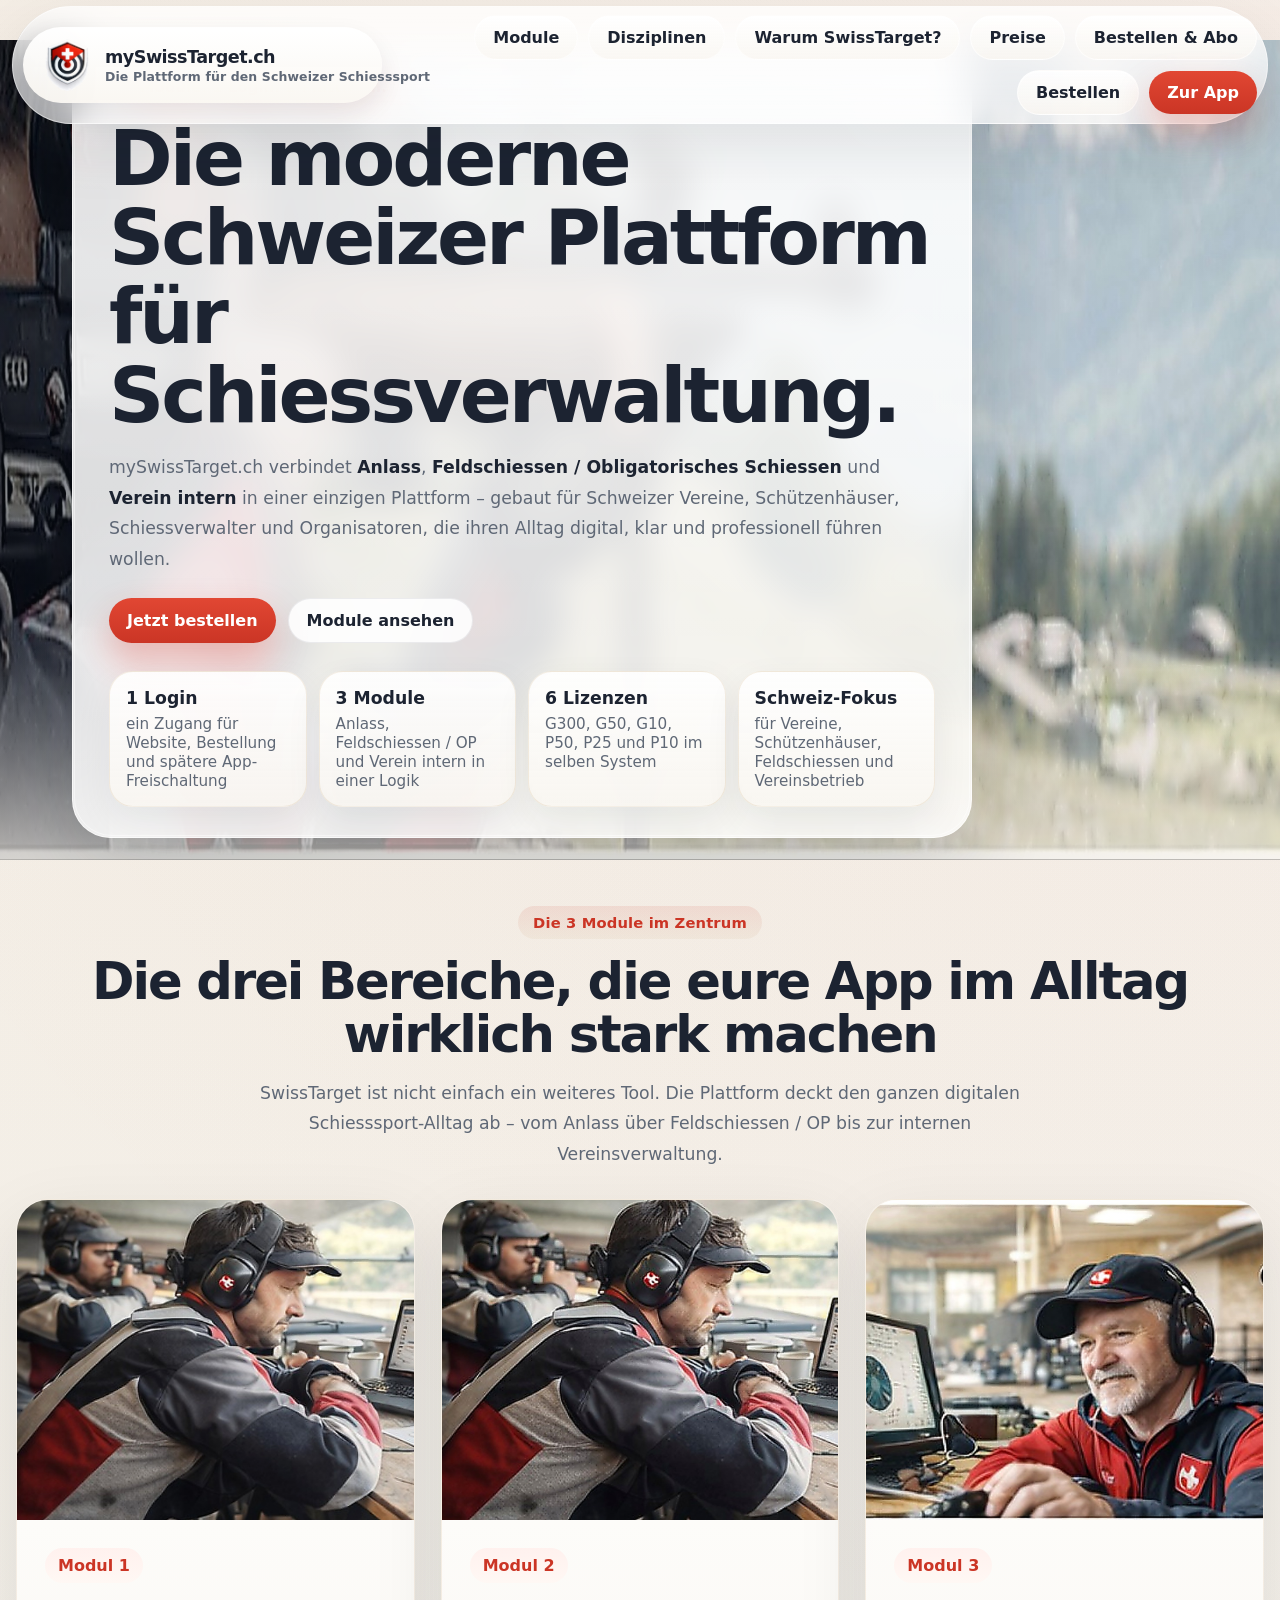
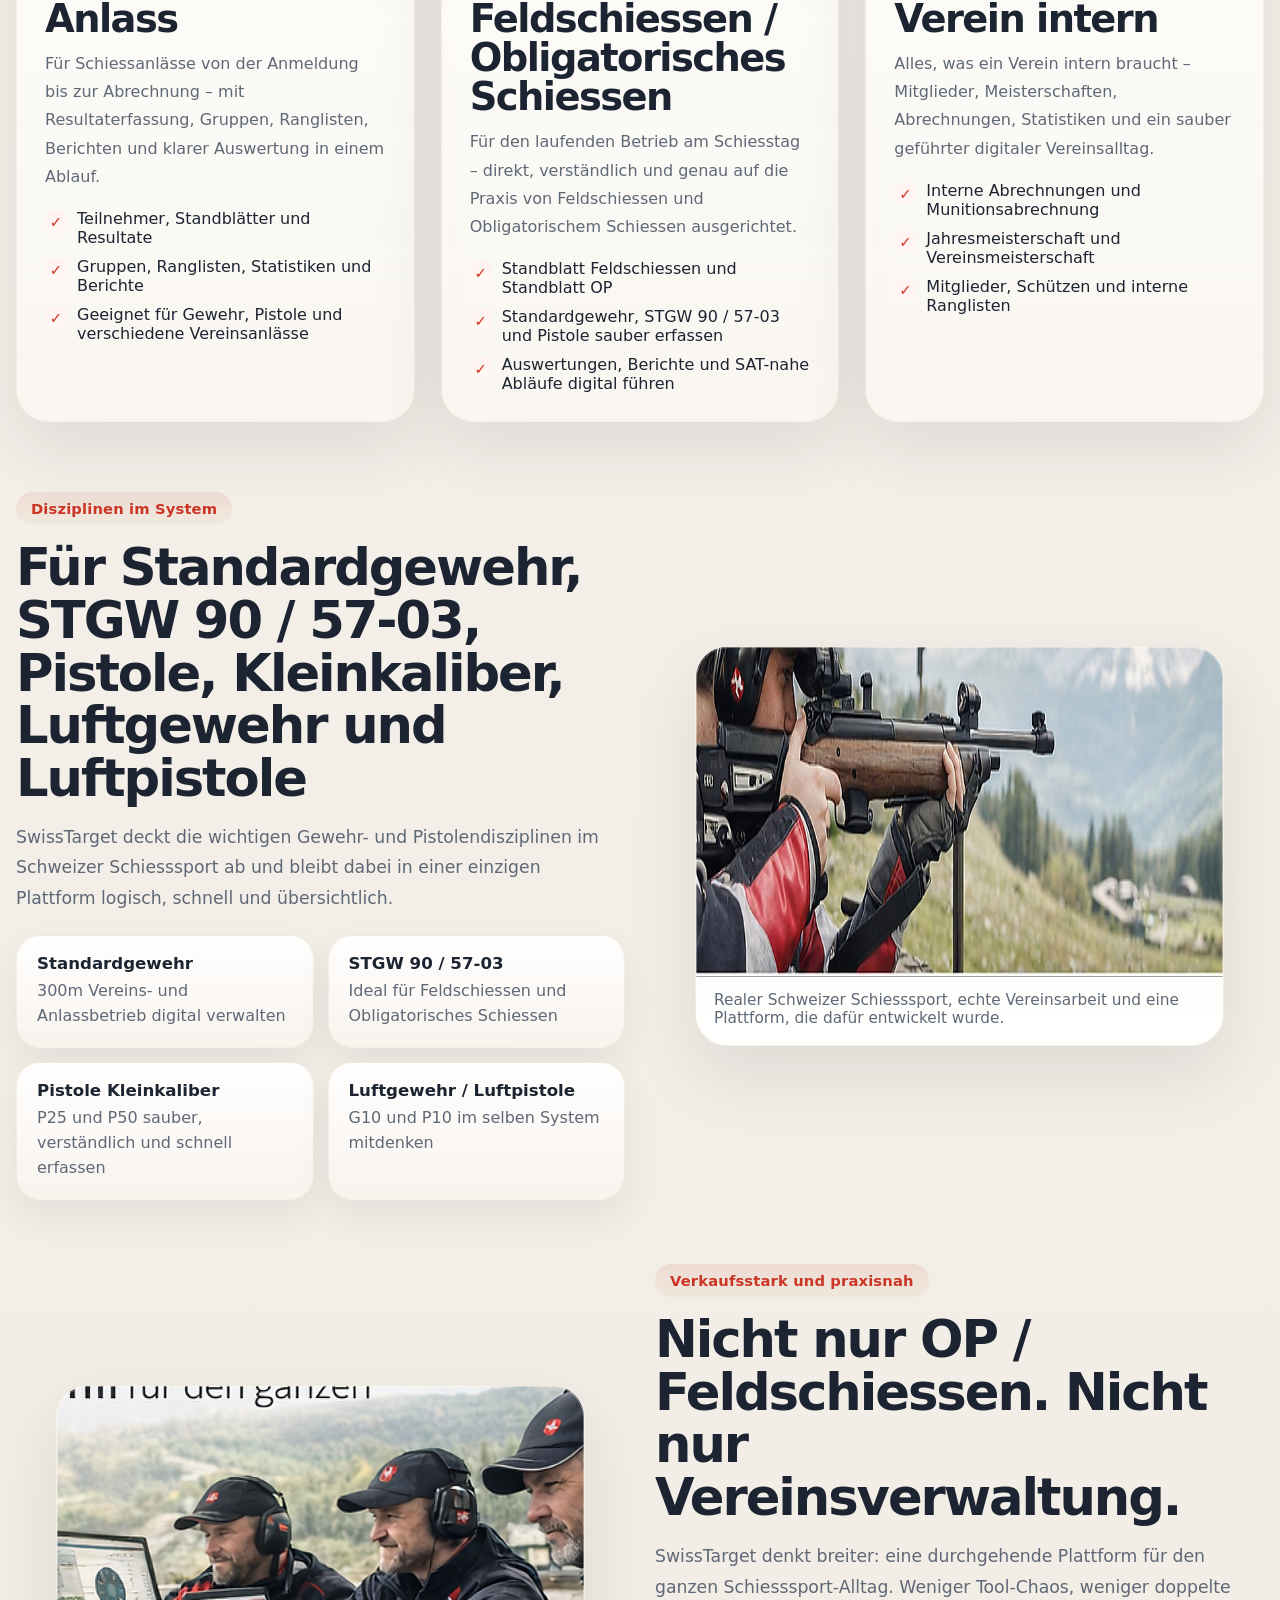
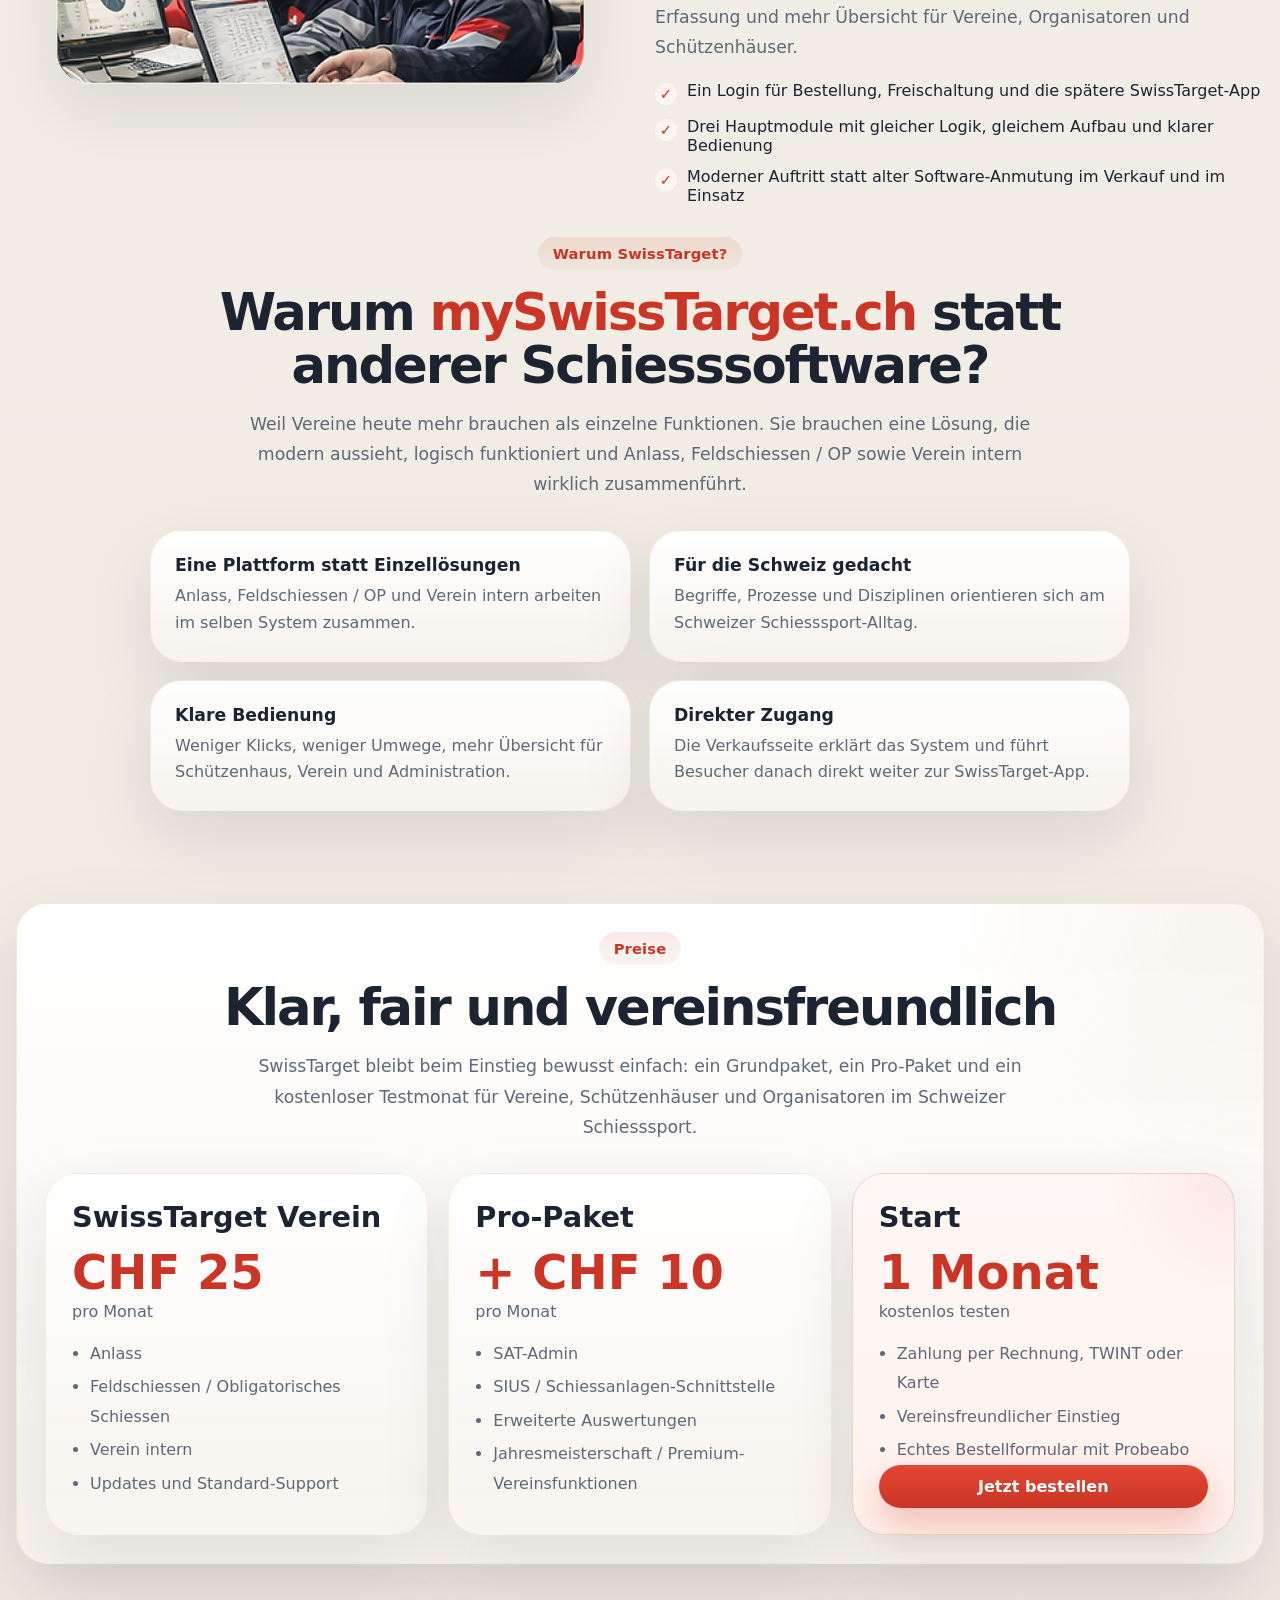
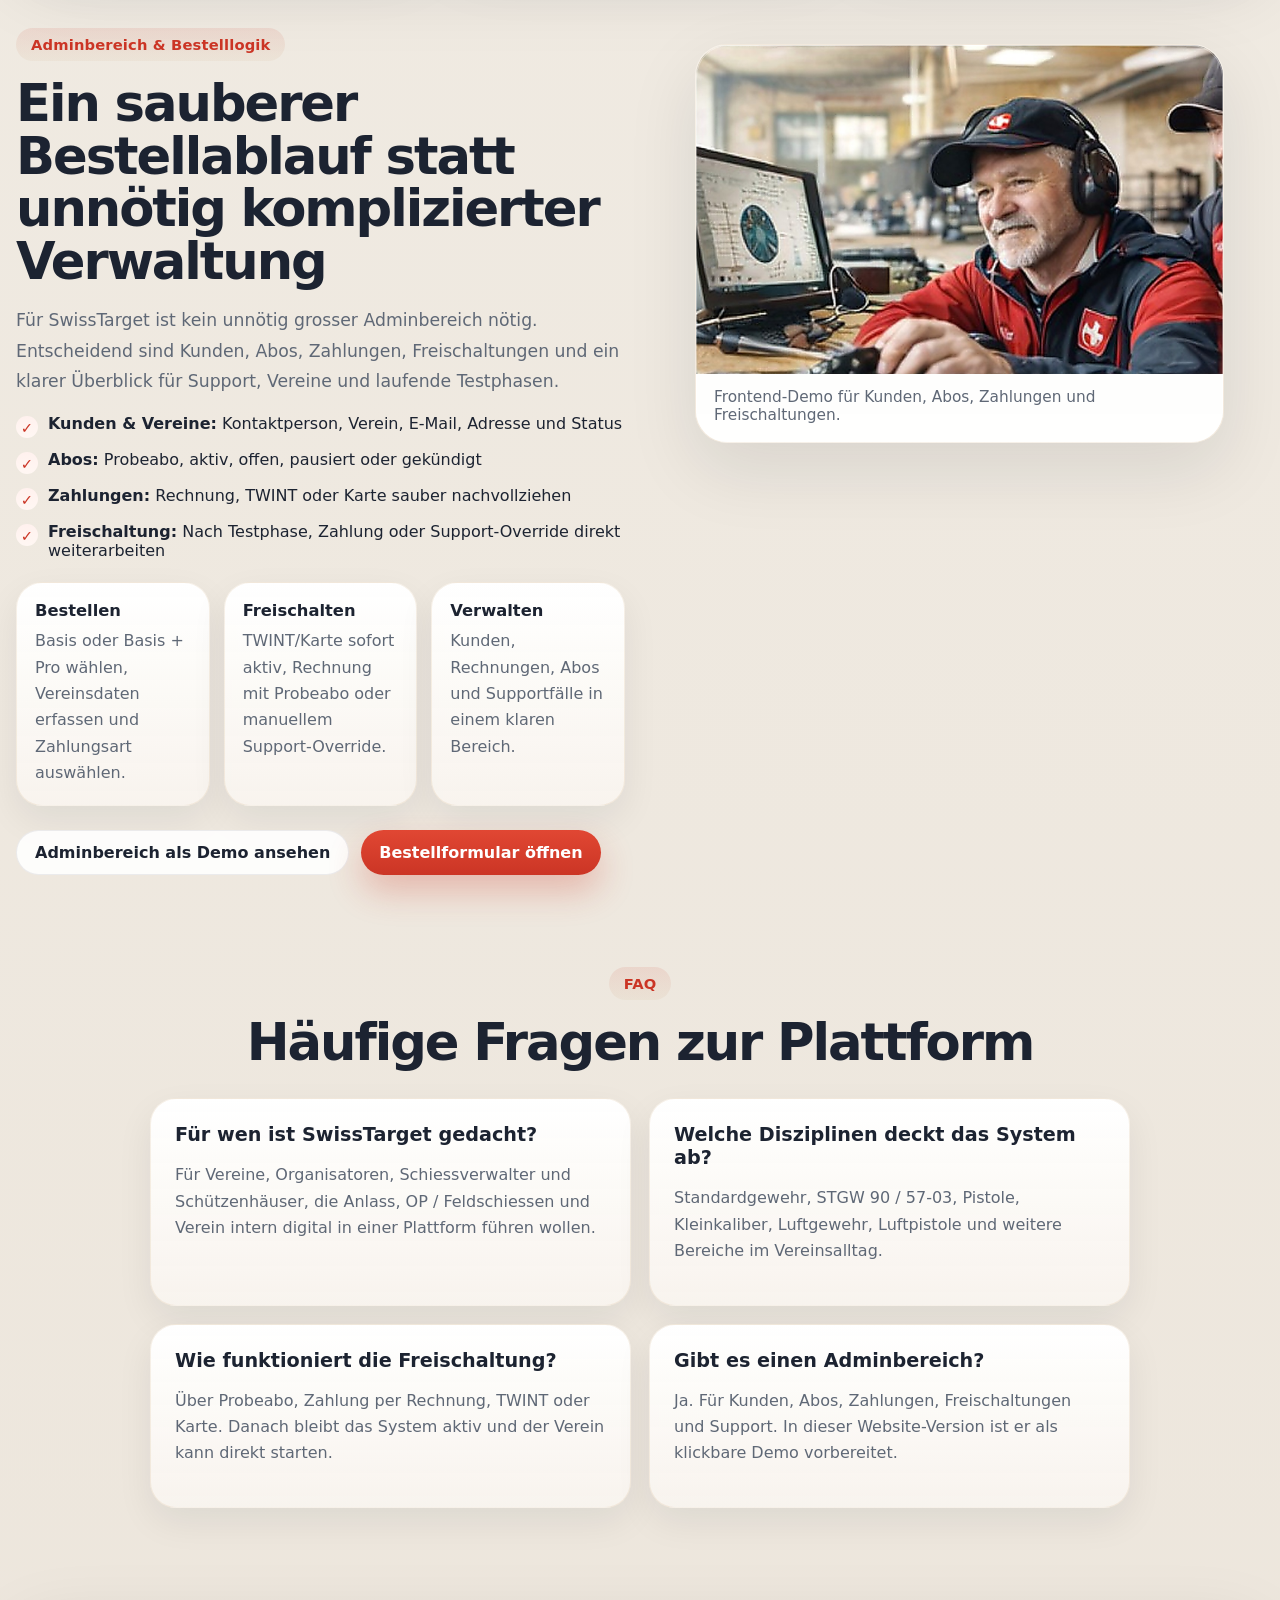
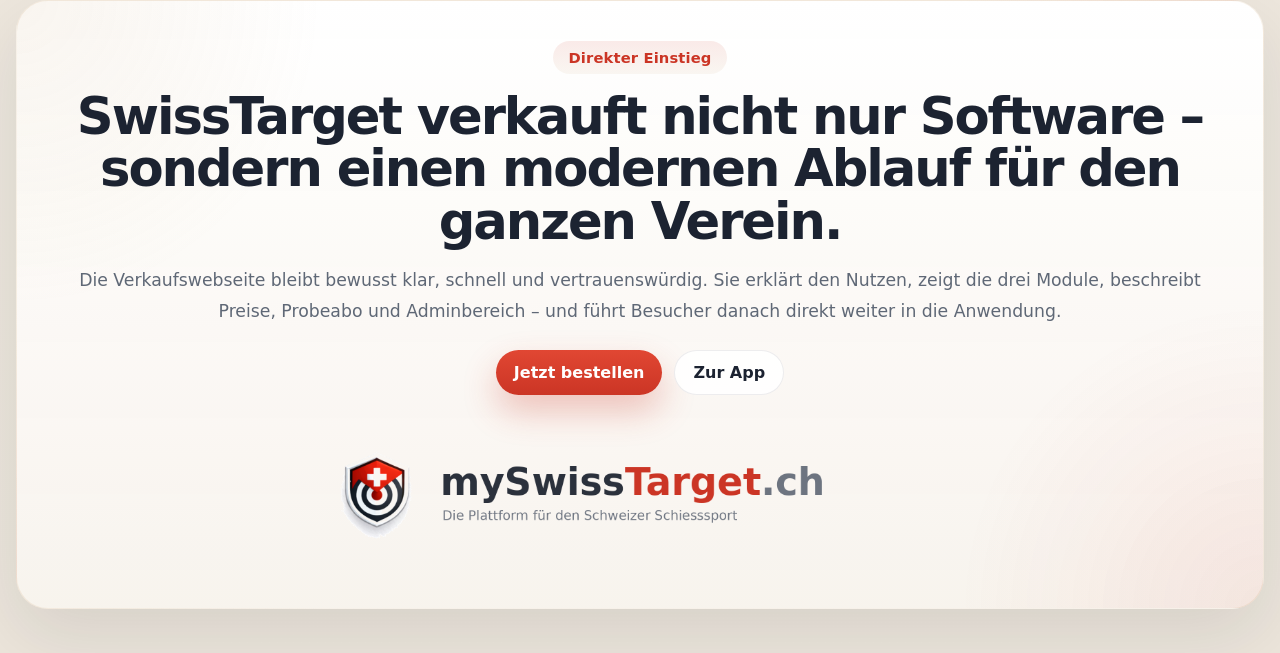
==== commit e303e8dc: "Add files via upload" ====
--- a/public/index.html
+++ b/public/index.html
@@ -3,253 +3,310 @@
 <head>
   <meta charset="UTF-8">
   <meta name="viewport" content="width=device-width, initial-scale=1.0">
-  <title>mySwissTarget.ch – Die Schweizer Plattform für den Schiesssport</title>
-  <meta name="description" content="mySwissTarget.ch digitalisiert Anlass, Feldschiessen / Obligatorisches Schiessen und Verein intern – für Schweizer Vereine, Schützenhäuser und Organisatoren.">
+  <title>mySwissTarget.ch – Die Schweizer Plattform für Schiessverwaltung</title>
+  <meta name="description" content="SwissTarget digitalisiert Anlass, Feldschiessen / Obligatorisches Schiessen und Verein intern – speziell für Schweizer Vereine, Schützenhäuser und Organisatoren.">
   <meta name="theme-color" content="#cb3525">
   <link rel="icon" href="assets/favicon.ico">
   <link rel="stylesheet" href="styles.css">
 </head>
 <body>
   <header class="site-header">
-    <div class="container nav-shell">
-      <a class="brand" href="#top">
-        <img src="assets/logo-mark.png" alt="mySwissTarget Logo" class="brand-mark">
+    <nav class="navbar">
+      <a class="brand brand-complete" href="#top">
+        <img class="brand-mark" src="assets/logo-mark.png" alt="mySwissTarget Logo">
         <span class="brand-copy">
           <strong>mySwissTarget.ch</strong>
           <small>Die Plattform für den Schweizer Schiesssport</small>
         </span>
       </a>
-      <nav class="main-nav">
-        <a href="#module">Module</a>
-        <a href="#disziplinen">Disziplinen</a>
-        <a href="#warum">Warum SwissTarget?</a>
-        <a href="#preise">Preise</a>
-        <a href="#admin">Bestellen &amp; Abo</a>
-        <a href="bestellung.html">Bestellen</a>
-      </nav>
-      <a class="app-btn" href="https://app.myswisstarget.ch" target="_blank" rel="noopener noreferrer">Zur App</a>
-    </div>
+      <div class="nav-links">
+        <a class="nav-pill" href="#module">Module</a>
+        <a class="nav-pill" href="#disziplinen">Disziplinen</a>
+        <a class="nav-pill" href="#vergleich">Warum SwissTarget?</a>
+        <a class="nav-pill" href="#preise">Preise</a>
+        <a class="nav-pill" href="#admin-abo">Bestellen &amp; Abo</a>
+        <a class="nav-pill" href="bestellung.html">Bestellen</a>
+        <a class="btn app-link" href="https://app.myswisstarget.ch" target="_blank" rel="noopener noreferrer">Zur App</a>
+      </div>
+    </nav>
   </header>
 
   <main id="top">
-    <section class="hero-block">
-      <div class="container">
-        <div class="hero-panel">
-          <img src="assets/hero.jpg" alt="Schweizer Schiesssport mit Naturkulisse" class="hero-image">
-          <div class="hero-overlay"></div>
-          <div class="hero-content">
-            <h1>Die Schweizer Plattform<br>für den digitalen Schiesssport.</h1>
-            <p>
-              mySwissTarget.ch vereint <strong>Anlass</strong>, <strong>Feldschiessen / Obligatorisches Schiessen</strong>
-              und <strong>Verein intern</strong> in einem modernen System – für Vereine, Schützenhäuser,
-              Organisatoren und den laufenden Betrieb im Schweizer Schiesswesen.
-            </p>
-            <div class="hero-actions">
-              <a class="primary-btn" href="bestellung.html">Kostenlos testen</a>
-              <a class="secondary-btn" href="#module">Module ansehen</a>
-            </div>
-          </div>
-        </div>
-      </div>
-    </section>
-
-    <section class="modules-section" id="module">
-      <div class="container">
-        <div class="section-copy">
+    <section class="hero">
+      <div class="hero-media"></div>
+      <div class="hero-card">
+        <div class="hero-card-inner">
+          <span class="eyebrow">3 Module. 1 Login. 1 Plattform.</span>
+          <h1>Die moderne Schweizer Plattform für Schiessverwaltung.</h1>
+          <p>
+            mySwissTarget.ch verbindet <strong>Anlass</strong>, <strong>Feldschiessen / Obligatorisches Schiessen</strong>
+            und <strong>Verein intern</strong> in einer einzigen Plattform – gebaut für Schweizer Vereine,
+            Schützenhäuser, Schiessverwalter und Organisatoren, die ihren Alltag digital, klar und professionell führen wollen.
+          </p>
+          <div class="actions">
+            <a class="btn" href="bestellung.html">Jetzt bestellen</a>
+            <a class="secondary-btn" href="#module">Module ansehen</a>
+          </div>
+          <div class="stats-bar">
+            <div class="stat-box"><strong>1 Login</strong><span>ein Zugang für Website, Bestellung und spätere App-Freischaltung</span></div>
+            <div class="stat-box"><strong>3 Module</strong><span>Anlass, Feldschiessen / OP und Verein intern in einer Logik</span></div>
+            <div class="stat-box"><strong>6 Lizenzen</strong><span>G300, G50, G10, P50, P25 und P10 im selben System</span></div>
+            <div class="stat-box"><strong>Schweiz-Fokus</strong><span>für Vereine, Schützenhäuser, Feldschiessen und Vereinsbetrieb</span></div>
+          </div>
+        </div>
+      </div>
+    </section>
+
+    <section class="section" id="module">
+      <div class="container">
+        <div class="section-headline center-text">
           <span class="eyebrow">Die 3 Module im Zentrum</span>
-          <h2>Ein System für den ganzen Vereins- und Schiessalltag</h2>
-          <p>
-            Genau so ist SwissTarget gedacht: eine klare Oberfläche, drei starke Hauptmodule und ein Aufbau,
-            der im Alltag wirklich funktioniert.
+          <h2>Die drei Bereiche, die eure App im Alltag wirklich stark machen</h2>
+          <p class="lead max-copy">
+            SwissTarget ist nicht einfach ein weiteres Tool. Die Plattform deckt den ganzen digitalen
+            Schiesssport-Alltag ab – vom Anlass über Feldschiessen / OP bis zur internen Vereinsverwaltung.
           </p>
         </div>
 
         <div class="module-grid">
           <article class="module-card">
-            <div class="module-text">
-              <span class="module-label">Modul 1</span>
+            <img class="card-image tall-image" src="assets/module-anlass.jpg" alt="Schütze mit Laptop und Resultatübersicht im Schützenhaus">
+            <div class="card-body">
+              <div class="module-label">Modul 1</div>
               <h3>Anlass</h3>
-              <p>
-                Für Schiessanlässe von der Anmeldung bis zur Abrechnung – mit Resultaterfassung,
-                Gruppen, Ranglisten, Berichten und klarer Auswertung in einem Ablauf.
-              </p>
+              <p>Für Schiessanlässe von der Anmeldung bis zur Abrechnung – mit Resultaterfassung, Gruppen, Ranglisten, Berichten und klarer Auswertung in einem Ablauf.</p>
+              <div class="check-list compact-list">
+                <div class="check-item"><span class="check-icon">✓</span><span>Teilnehmer, Standblätter und Resultate</span></div>
+                <div class="check-item"><span class="check-icon">✓</span><span>Gruppen, Ranglisten, Statistiken und Berichte</span></div>
+                <div class="check-item"><span class="check-icon">✓</span><span>Geeignet für Gewehr, Pistole und verschiedene Vereinsanlässe</span></div>
+              </div>
+            </div>
+          </article>
+
+          <article class="module-card">
+            <img class="card-image" src="assets/module-feldschiessen.jpg" alt="Pistolenschütze im Schweizer Schiesssport">
+            <div class="card-body">
+              <div class="module-label">Modul 2</div>
+              <h3>Feldschiessen /<br>Obligatorisches Schiessen</h3>
+              <p>Für den laufenden Betrieb am Schiesstag – direkt, verständlich und genau auf die Praxis von Feldschiessen und Obligatorischem Schiessen ausgerichtet.</p>
+              <div class="check-list compact-list">
+                <div class="check-item"><span class="check-icon">✓</span><span>Standblatt Feldschiessen und Standblatt OP</span></div>
+                <div class="check-item"><span class="check-icon">✓</span><span>Standardgewehr, STGW 90 / 57-03 und Pistole sauber erfassen</span></div>
+                <div class="check-item"><span class="check-icon">✓</span><span>Auswertungen, Berichte und SAT-nahe Abläufe digital führen</span></div>
+              </div>
+            </div>
+          </article>
+
+          <article class="module-card">
+            <img class="card-image" src="assets/module-verein.jpg" alt="Vereinsmitglieder mit Laptop und Resultatlisten">
+            <div class="card-body">
+              <div class="module-label">Modul 3</div>
+              <h3>Verein intern</h3>
+              <p>Alles, was ein Verein intern braucht – Mitglieder, Meisterschaften, Abrechnungen, Statistiken und ein sauber geführter digitaler Vereinsalltag.</p>
+              <div class="check-list compact-list">
+                <div class="check-item"><span class="check-icon">✓</span><span>Interne Abrechnungen und Munitionsabrechnung</span></div>
+                <div class="check-item"><span class="check-icon">✓</span><span>Jahresmeisterschaft und Vereinsmeisterschaft</span></div>
+                <div class="check-item"><span class="check-icon">✓</span><span>Mitglieder, Schützen und interne Ranglisten</span></div>
+              </div>
+            </div>
+          </article>
+        </div>
+      </div>
+    </section>
+
+    <section class="section disciplines-section" id="disziplinen">
+      <div class="container">
+        <div class="split-layout split-layout-clean">
+          <div>
+            <span class="eyebrow">Disziplinen im System</span>
+            <h2>Für Standardgewehr, STGW 90 / 57-03, Pistole, Kleinkaliber, Luftgewehr und Luftpistole</h2>
+            <p class="lead">
+              SwissTarget deckt die wichtigen Gewehr- und Pistolendisziplinen im Schweizer Schiesssport ab und bleibt dabei in einer einzigen Plattform logisch, schnell und übersichtlich.
+            </p>
+            <div class="discipline-grid">
+              <div class="discipline-card"><strong>Standardgewehr</strong><span>300m Vereins- und Anlassbetrieb digital verwalten</span></div>
+              <div class="discipline-card"><strong>STGW 90 / 57-03</strong><span>Ideal für Feldschiessen und Obligatorisches Schiessen</span></div>
+              <div class="discipline-card"><strong>Pistole Kleinkaliber</strong><span>P25 und P50 sauber, verständlich und schnell erfassen</span></div>
+              <div class="discipline-card"><strong>Luftgewehr / Luftpistole</strong><span>G10 und P10 im selben System mitdenken</span></div>
+            </div>
+          </div>
+          <figure class="figure-card figure-clean">
+            <img src="assets/hero.jpg" alt="Schiesssport in Schweizer Natur mit Bergkulisse">
+            <figcaption>Realer Schweizer Schiesssport, echte Vereinsarbeit und eine Plattform, die dafür entwickelt wurde.</figcaption>
+          </figure>
+        </div>
+      </div>
+    </section>
+
+    <section class="section clean-band">
+      <div class="container">
+        <div class="split-layout align-center">
+          <figure class="figure-card figure-wide">
+            <img src="assets/section-band.jpg" alt="SwissTarget im Einsatz mit Resultatübersicht und Vereinsarbeit">
+          </figure>
+          <div>
+            <span class="eyebrow">Verkaufsstark und praxisnah</span>
+            <h2>Nicht nur OP / Feldschiessen. Nicht nur Vereinsverwaltung.</h2>
+            <p class="lead">
+              SwissTarget denkt breiter: eine durchgehende Plattform für den ganzen Schiesssport-Alltag. Weniger Tool-Chaos, weniger doppelte Erfassung und mehr Übersicht für Vereine, Organisatoren und Schützenhäuser.
+            </p>
+            <div class="check-list">
+              <div class="check-item"><span class="check-icon">✓</span><span>Ein Login für Bestellung, Freischaltung und die spätere SwissTarget-App</span></div>
+              <div class="check-item"><span class="check-icon">✓</span><span>Drei Hauptmodule mit gleicher Logik, gleichem Aufbau und klarer Bedienung</span></div>
+              <div class="check-item"><span class="check-icon">✓</span><span>Moderner Auftritt statt alter Software-Anmutung im Verkauf und im Einsatz</span></div>
+            </div>
+          </div>
+        </div>
+      </div>
+    </section>
+
+    <section class="section compare-simple" id="vergleich">
+      <div class="container narrow-container">
+        <div class="section-headline center-text">
+          <span class="eyebrow">Warum SwissTarget?</span>
+          <h2>Warum <span class="text-red">mySwissTarget.ch</span> statt anderer Schiesssoftware?</h2>
+          <p class="lead max-copy">
+            Weil Vereine heute mehr brauchen als einzelne Funktionen. Sie brauchen eine Lösung, die modern aussieht, logisch funktioniert und Anlass, Feldschiessen / OP sowie Verein intern wirklich zusammenführt.
+          </p>
+        </div>
+        <div class="compare-points">
+          <div class="compare-point">
+            <strong>Eine Plattform statt Einzellösungen</strong>
+            <span>Anlass, Feldschiessen / OP und Verein intern arbeiten im selben System zusammen.</span>
+          </div>
+          <div class="compare-point">
+            <strong>Für die Schweiz gedacht</strong>
+            <span>Begriffe, Prozesse und Disziplinen orientieren sich am Schweizer Schiesssport-Alltag.</span>
+          </div>
+          <div class="compare-point">
+            <strong>Klare Bedienung</strong>
+            <span>Weniger Klicks, weniger Umwege, mehr Übersicht für Schützenhaus, Verein und Administration.</span>
+          </div>
+          <div class="compare-point">
+            <strong>Direkter Zugang</strong>
+            <span>Die Verkaufsseite erklärt das System und führt Besucher danach direkt weiter zur SwissTarget-App.</span>
+          </div>
+        </div>
+      </div>
+    </section>
+
+    <section class="section" id="preise">
+      <div class="container">
+        <div class="pricing-shell">
+          <div class="section-headline center-text">
+            <span class="eyebrow">Preise</span>
+            <h2>Klar, fair und vereinsfreundlich</h2>
+            <p class="lead max-copy">SwissTarget bleibt beim Einstieg bewusst einfach: ein Grundpaket, ein Pro-Paket und ein kostenloser Testmonat für Vereine, Schützenhäuser und Organisatoren im Schweizer Schiesssport.</p>
+          </div>
+          <div class="pricing-grid">
+            <article class="price-card">
+              <h3>SwissTarget Verein</h3>
+              <div class="price-value">CHF 25</div>
+              <div class="price-note">pro Monat</div>
               <ul>
-                <li>Teilnehmer, Standblätter und Resultate</li>
-                <li>Statistiken, Rechnungen und Ranglisten</li>
-                <li>Ideal für Vereins- und Anlassbetrieb</li>
+                <li>Anlass</li>
+                <li>Feldschiessen / Obligatorisches Schiessen</li>
+                <li>Verein intern</li>
+                <li>Updates und Standard-Support</li>
               </ul>
-            </div>
-            <img src="assets/module-anlass-bottom.jpg" alt="Anlassverwaltung im Schützenhaus" class="module-image-bottom">
-          </article>
-
-          <article class="module-card">
-            <div class="module-text">
-              <span class="module-label">Modul 2</span>
-              <h3>Feldschiessen /<br>Obligatorisches Schiessen</h3>
-              <p>
-                Für den laufenden Betrieb am Schiesstag – direkt, verständlich und genau auf die Praxis von
-                Feldschiessen und Obligatorischem Schiessen abgestimmt.
-              </p>
+            </article>
+            <article class="price-card">
+              <h3>Pro-Paket</h3>
+              <div class="price-value">+ CHF 10</div>
+              <div class="price-note">pro Monat</div>
               <ul>
-                <li>Laufend Resultate aktualisieren</li>
-                <li>Standardgewehr, STGW 90 / 57-03 und Pistole</li>
-                <li>Standblatt FS und Standblatt OP digital führen</li>
+                <li>SAT-Admin</li>
+                <li>SIUS / Schiessanlagen-Schnittstelle</li>
+                <li>Erweiterte Auswertungen</li>
+                <li>Jahresmeisterschaft / Premium-Vereinsfunktionen</li>
               </ul>
-            </div>
-            <img src="assets/module-fs-bottom.jpg" alt="Feldschiessen im Schweizer Schiesssport" class="module-image-bottom">
-          </article>
-
-          <article class="module-card">
-            <div class="module-text">
-              <span class="module-label">Modul 3</span>
-              <h3>Verein intern</h3>
-              <p>
-                Alles, was ein Verein intern braucht – Mitglieder, Meisterschaften, Abrechnungen,
-                Statistiken und ein sauber geführter digitaler Vereinsalltag.
-              </p>
+            </article>
+            <article class="price-card featured-price">
+              <h3>Start</h3>
+              <div class="price-value">1 Monat</div>
+              <div class="price-note">kostenlos testen</div>
               <ul>
-                <li>Interne Abrechnungen und Munitionsabrechnung</li>
-                <li>Mitgliederverwaltung und Meisterschaften</li>
-                <li>Ranglisten, Schützen und Vereinsdaten</li>
+                <li>Zahlung per Rechnung, TWINT oder Karte</li>
+                <li>Vereinsfreundlicher Einstieg</li>
+                <li>Echtes Bestellformular mit Probeabo</li>
               </ul>
-            </div>
-            <img src="assets/module-verein-bottom.jpg" alt="Verein intern mit Team und Laptop" class="module-image-bottom">
-          </article>
-        </div>
-      </div>
-    </section>
-
-    <section class="feature-section" id="warum">
-      <div class="container">
-        <div class="feature-intro">
-          <span class="eyebrow">Warum mySwissTarget.ch?</span>
-          <h2>Für Schweizer Vereine gebaut. Nicht für generische Verwaltung.</h2>
+              <a class="btn btn-block" href="bestellung.html">Jetzt bestellen</a>
+            </article>
+          </div>
+        </div>
+      </div>
+    </section>
+
+    <section class="section admin-section" id="admin-abo">
+      <div class="container">
+        <div class="split-layout admin-layout">
+          <div>
+            <span class="eyebrow">Adminbereich &amp; Bestelllogik</span>
+            <h2>Ein sauberer Bestellablauf statt unnötig komplizierter Verwaltung</h2>
+            <p class="lead">
+              Für SwissTarget ist kein unnötig grosser Adminbereich nötig. Entscheidend sind Kunden, Abos, Zahlungen, Freischaltungen und ein klarer Überblick für Support, Vereine und laufende Testphasen.
+            </p>
+            <div class="check-list">
+              <div class="check-item"><span class="check-icon">✓</span><span><strong>Kunden &amp; Vereine:</strong> Kontaktperson, Verein, E-Mail, Adresse und Status</span></div>
+              <div class="check-item"><span class="check-icon">✓</span><span><strong>Abos:</strong> Probeabo, aktiv, offen, pausiert oder gekündigt</span></div>
+              <div class="check-item"><span class="check-icon">✓</span><span><strong>Zahlungen:</strong> Rechnung, TWINT oder Karte sauber nachvollziehen</span></div>
+              <div class="check-item"><span class="check-icon">✓</span><span><strong>Freischaltung:</strong> Nach Testphase, Zahlung oder Support-Override direkt weiterarbeiten</span></div>
+            </div>
+            <div class="admin-cards">
+              <div class="admin-info-card"><strong>Bestellen</strong><span>Basis oder Basis + Pro wählen, Vereinsdaten erfassen und Zahlungsart auswählen.</span></div>
+              <div class="admin-info-card"><strong>Freischalten</strong><span>TWINT/Karte sofort aktiv, Rechnung mit Probeabo oder manuellem Support-Override.</span></div>
+              <div class="admin-info-card"><strong>Verwalten</strong><span>Kunden, Rechnungen, Abos und Supportfälle in einem klaren Bereich.</span></div>
+            </div>
+            <div class="actions">
+              <a class="secondary-btn" href="adminbereich.html">Adminbereich als Demo ansehen</a>
+              <a class="btn" href="bestellung.html">Bestellformular öffnen</a>
+            </div>
+          </div>
+          <figure class="figure-card figure-wide admin-visual">
+            <img src="assets/admin-visual.jpg" alt="SwissTarget im Einsatz mit mehreren Personen und Laptop im Schützenhaus">
+            <figcaption>Frontend-Demo für Kunden, Abos, Zahlungen und Freischaltungen.</figcaption>
+          </figure>
+        </div>
+      </div>
+    </section>
+
+    <section class="section faq-section">
+      <div class="container narrow-container">
+        <div class="section-headline center-text">
+          <span class="eyebrow">FAQ</span>
+          <h2>Häufige Fragen zur Plattform</h2>
+        </div>
+        <div class="faq-grid">
+          <article class="faq-card"><h3>Für wen ist SwissTarget gedacht?</h3><p>Für Vereine, Organisatoren, Schiessverwalter und Schützenhäuser, die Anlass, OP / Feldschiessen und Verein intern digital in einer Plattform führen wollen.</p></article>
+          <article class="faq-card"><h3>Welche Disziplinen deckt das System ab?</h3><p>Standardgewehr, STGW 90 / 57-03, Pistole, Kleinkaliber, Luftgewehr, Luftpistole und weitere Bereiche im Vereinsalltag.</p></article>
+          <article class="faq-card"><h3>Wie funktioniert die Freischaltung?</h3><p>Über Probeabo, Zahlung per Rechnung, TWINT oder Karte. Danach bleibt das System aktiv und der Verein kann direkt starten.</p></article>
+          <article class="faq-card"><h3>Gibt es einen Adminbereich?</h3><p>Ja. Für Kunden, Abos, Zahlungen, Freischaltungen und Support. In dieser Website-Version ist er als klickbare Demo vorbereitet.</p></article>
+        </div>
+      </div>
+    </section>
+
+    <section class="section section-last">
+      <div class="container">
+        <div class="cta-banner">
+          <span class="eyebrow">Direkter Einstieg</span>
+          <h2>SwissTarget verkauft nicht nur Software – sondern einen modernen Ablauf für den ganzen Verein.</h2>
           <p>
-            SwissTarget ist auf den Schweizer Schiesssport ausgelegt – mit Vereinslogik, Schiesstag-Praxis,
-            digitalen Resultaten und einem Aufbau, der nicht nach alter Software aussieht.
+            Die Verkaufswebseite bleibt bewusst klar, schnell und vertrauenswürdig. Sie erklärt den Nutzen, zeigt die drei Module, beschreibt Preise, Probeabo und Adminbereich – und führt Besucher danach direkt weiter in die Anwendung.
           </p>
-        </div>
-        <div class="feature-grid">
-          <article class="feature-card">
-            <img src="assets/feature-range.jpg" alt="Pistolenschütze im Schweizer Schiesssport">
-            <h3>Praxisnah im Schiessbetrieb</h3>
-            <p>Für Feldschiessen, OP, Anlass und Verein intern – ohne doppelte Erfassung und ohne Tool-Chaos.</p>
-          </article>
-          <article class="feature-card">
-            <img src="assets/feature-club.jpg" alt="SwissTarget im Einsatz mit Resultatübersicht">
-            <h3>Modern im Auftritt</h3>
-            <p>Eine Verkaufs- und App-Welt, die klar, hochwertig und verständlich wirkt – für Vereine und Organisatoren.</p>
-          </article>
-          <article class="feature-card">
-            <img src="assets/feature-admin.jpg" alt="Arbeiten mit SwissTarget und Auswertungen">
-            <h3>Bereit für Abo &amp; Freischaltung</h3>
-            <p>Mit Bestellablauf, Probeabo, Rechnung, Karte und späterem Kundenbereich sauber ausbaubar.</p>
-          </article>
-        </div>
-      </div>
-    </section>
-
-    <section class="disciplines-section" id="disziplinen">
-      <div class="container split-wrap">
-        <div class="split-copy">
-          <span class="eyebrow">Disziplinen</span>
-          <h2>Gewehr und Pistole in einer Plattform</h2>
-          <p>
-            SwissTarget deckt die zentralen Disziplin-Lizenzen ab und bleibt trotzdem einfach in der Bedienung.
-          </p>
-          <div class="pill-grid">
-            <div class="pill-card"><strong>G300</strong><span>300m Gewehr</span></div>
-            <div class="pill-card"><strong>G50</strong><span>50m Kleinkaliber</span></div>
-            <div class="pill-card"><strong>G10</strong><span>10m Luftgewehr</span></div>
-            <div class="pill-card"><strong>P50</strong><span>50m Pistole</span></div>
-            <div class="pill-card"><strong>P25</strong><span>25m Pistole</span></div>
-            <div class="pill-card"><strong>P10</strong><span>10m Luftpistole</span></div>
-          </div>
-        </div>
-        <div class="split-visual">
-          <img src="assets/logo-full-slogan.png" alt="mySwissTarget Logo mit Slogan" class="logo-showcase">
-        </div>
-      </div>
-    </section>
-
-    <section class="pricing-section" id="preise">
-      <div class="container">
-        <div class="section-copy center">
-          <span class="eyebrow">Preise &amp; Probeabo</span>
-          <h2>Einfach starten. Klar kalkulieren. Sofort freischalten.</h2>
-          <p>1 Monat kostenlos testen. Danach monatlich kündbar – per Karte oder auf Wunsch per Rechnung.</p>
-        </div>
-        <div class="pricing-grid">
-          <article class="pricing-card">
-            <span class="price-tag">Basis</span>
-            <h3>SwissTarget Verein</h3>
-            <div class="price-line"><strong>CHF 25</strong><span>/ Monat</span></div>
-            <ul>
-              <li>Anlass</li>
-              <li>Feldschiessen / OP</li>
-              <li>Verein intern</li>
-              <li>1 Monat Probeabo</li>
-            </ul>
-            <a class="secondary-btn full" href="bestellung.html">Basis bestellen</a>
-          </article>
-          <article class="pricing-card highlight">
-            <span class="price-tag">Basis + Pro</span>
-            <h3>SwissTarget Pro</h3>
-            <div class="price-line"><strong>CHF 35</strong><span>/ Monat</span></div>
-            <ul>
-              <li>Alles aus Basis</li>
-              <li>SAT-Admin</li>
-              <li>SIUS / Schnittstellen</li>
-              <li>Erweiterte Auswertungen</li>
-            </ul>
-            <a class="primary-btn full" href="bestellung.html">Jetzt bestellen</a>
-          </article>
-        </div>
-      </div>
-    </section>
-
-    <section class="admin-section" id="admin">
-      <div class="container split-wrap reverse">
-        <div class="split-copy">
-          <span class="eyebrow">Admin &amp; Kundenbereich</span>
-          <h2>Bestellen, zahlen, freischalten – ohne unnötigen Aufwand</h2>
-          <p>
-            Der Fokus liegt auf einem sauberen Ablauf: Verein erfasst Daten, wählt Paket, startet Probeabo,
-            bezahlt per Karte oder Rechnung und wird danach automatisch freigeschaltet.
-          </p>
-          <ul class="plain-list">
-            <li>Kunden, Abos und Zahlungsstatus im Überblick</li>
-            <li>Probeabo, aktiv, offen, pausiert oder gekündigt</li>
-            <li>Späterer Kundenbereich für Rechnungen und Verwaltung</li>
-          </ul>
-          <div class="hero-actions">
-            <a class="primary-btn" href="adminbereich.html">Adminbereich ansehen</a>
-            <a class="secondary-btn" href="bestellung.html">Probeabo starten</a>
-          </div>
-        </div>
-        <div class="split-visual">
-          <img src="assets/admin-visual.jpg" alt="Adminbereich und Freischaltung" class="visual-card-img">
+          <div class="actions center-actions">
+            <a class="btn" href="bestellung.html">Jetzt bestellen</a>
+            <a class="secondary-btn app-link" href="https://app.myswisstarget.ch" target="_blank" rel="noopener noreferrer">Zur App</a>
+          </div>
+
+        <div class="brand-signature">
+          <img src="assets/logo-full-slogan.png" alt="mySwissTarget.ch – Die Plattform für den Schweizer Schiesssport">
+        </div>
         </div>
       </div>
     </section>
   </main>
 
-  <footer class="site-footer">
-    <div class="container footer-inner">
-      <div class="footer-brand">
-        <img src="assets/logo-mark.png" alt="mySwissTarget Logo">
-        <div>
-          <strong>mySwissTarget.ch</strong>
-          <span>Die Plattform für den Schweizer Schiesssport</span>
-        </div>
-      </div>
-      <div class="footer-links">
-        <a href="#module">Module</a>
-        <a href="#preise">Preise</a>
-        <a href="bestellung.html">Bestellen</a>
-        <a href="adminbereich.html">Admin &amp; Abo</a>
-      </div>
-    </div>
-  </footer>
+  <script src="config.js"></script>
+  <script src="app.js"></script>
 </body>
 </html>
--- a/public/styles.css
+++ b/public/styles.css
@@ -1,288 +1,829 @@
+
 :root {
-  --bg: #f4efe7;
-  --paper: #ffffff;
-  --paper-soft: #faf7f3;
-  --text: #182033;
-  --muted: #667083;
+  --bg: #f3efe8;
+  --bg-2: #ece5db;
+  --paper: rgba(255,255,255,0.96);
+  --paper-strong: #ffffff;
+  --paper-soft: rgba(255,255,255,0.80);
+  --text: #1c2331;
+  --muted: #5f6876;
+  --line: rgba(28,35,49,0.08);
+  --line-strong: rgba(28,35,49,0.14);
   --red: #cb3525;
-  --line: rgba(24,32,51,0.08);
-  --shadow: 0 24px 60px rgba(15, 23, 42, 0.08);
-  --radius: 28px;
-}
+  --red-dark: #a92618;
+  --gold: #c39a63;
+  --gold-soft: rgba(195,154,99,0.14);
+  --soft-red: #fff1ee;
+  --shadow: 0 26px 70px rgba(20, 27, 39, 0.10);
+  --shadow-soft: 0 14px 36px rgba(20, 27, 39, 0.07);
+  --radius: 32px;
+}
+
 * { box-sizing: border-box; }
 html { scroll-behavior: smooth; }
 body {
   margin: 0;
   font-family: Inter, ui-sans-serif, system-ui, -apple-system, BlinkMacSystemFont, "Segoe UI", sans-serif;
   color: var(--text);
-  background: linear-gradient(180deg, #faf7f2 0%, var(--bg) 100%);
-}
-a { text-decoration: none; color: inherit; }
+  background:
+    radial-gradient(circle at top left, rgba(195,154,99,0.08), transparent 26%),
+    radial-gradient(circle at top right, rgba(203,53,37,0.04), transparent 24%),
+    linear-gradient(180deg, #f7f3ed 0%, var(--bg) 34%, var(--bg-2) 100%);
+}
+body::before {
+  content: "";
+  position: fixed;
+  inset: 0;
+  pointer-events: none;
+  background: linear-gradient(180deg, rgba(255,255,255,0.14), transparent 18%);
+}
 img { display: block; max-width: 100%; }
-.container { width: min(1400px, calc(100% - 36px)); margin: 0 auto; }
-
-.site-header { padding: 14px 0 0; }
-.nav-shell {
+a { color: inherit; text-decoration: none; }
+
+.container {
+  width: min(1260px, calc(100% - 32px));
+  margin: 0 auto;
+}
+.narrow-container { width: min(980px, calc(100% - 32px)); }
+.max-copy { max-width: 820px; margin-inline: auto; }
+.center-text { text-align: center; }
+.text-red { color: var(--red); }
+
+.site-header {
+  position: sticky;
+  top: 0;
+  z-index: 40;
+}
+.navbar {
+  width: min(1260px, calc(100% - 24px));
+  margin: 6px auto 0;
   display: flex;
   align-items: center;
   justify-content: space-between;
-  gap: 18px;
-  background: rgba(255,255,255,0.92);
-  border: 1px solid rgba(255,255,255,0.55);
-  box-shadow: 0 16px 36px rgba(15, 23, 42, 0.08);
-  backdrop-filter: blur(14px);
+  gap: 16px;
+  padding: 8px 10px;
   border-radius: 999px;
-  padding: 12px 16px;
+  background: linear-gradient(180deg, rgba(255,255,255,0.78), rgba(255,255,255,0.62));
+  backdrop-filter: blur(20px) saturate(140%);
+  -webkit-backdrop-filter: blur(20px) saturate(140%);
+  border: 1px solid rgba(255,255,255,0.50);
+  box-shadow: 0 24px 60px rgba(21, 27, 38, 0.10);
 }
 .brand {
+  display: inline-flex;
+  align-items: center;
+  gap: 12px;
+  padding: 12px 18px;
+  border-radius: 999px;
+  background: linear-gradient(180deg, rgba(255,255,255,0.96), rgba(250,247,242,0.95));
+  box-shadow: 0 10px 24px rgba(20, 27, 39, 0.08);
+  white-space: nowrap;
+}
+.brand-complete {
+  min-width: 0;
+}
+.brand-mark {
+  width: 52px;
+  height: 52px;
+  object-fit: contain;
+  flex: 0 0 auto;
+}
+.brand-copy {
   display: flex;
-  align-items: center;
-  gap: 14px;
+  flex-direction: column;
   min-width: 0;
 }
-.brand-mark { width: 54px; height: 54px; object-fit: contain; }
-.brand-copy { display: flex; flex-direction: column; }
-.brand-copy strong { font-size: 1.15rem; font-weight: 900; letter-spacing: -0.03em; }
-.brand-copy small { color: var(--muted); font-weight: 700; font-size: .9rem; }
-.main-nav { display: flex; align-items: center; gap: 12px; flex-wrap: wrap; justify-content: center; }
-.main-nav a {
-  padding: 14px 18px;
-  border-radius: 999px;
-  background: rgba(255,255,255,0.75);
-  border: 1px solid rgba(24,32,51,0.06);
-  font-weight: 800;
-}
-.app-btn, .primary-btn, .secondary-btn {
+.brand-copy strong {
+  font-size: 1.1rem;
+  font-weight: 900;
+  letter-spacing: -0.03em;
+}
+.brand-copy small {
+  margin-top: 2px;
+  color: var(--muted);
+  font-size: 0.78rem;
+  font-weight: 700;
+  letter-spacing: 0.01em;
+}
+.brand-logo img {
+  height: 30px;
+  width: auto;
+}
+.nav-links {
+  display: flex;
+  align-items: center;
+  gap: 10px;
+  flex-wrap: wrap;
+  justify-content: flex-end;
+}
+.nav-pill, .btn, .secondary-btn {
   display: inline-flex;
   align-items: center;
   justify-content: center;
-  padding: 15px 22px;
+  gap: 8px;
+  padding: 12px 18px;
   border-radius: 999px;
   font-weight: 850;
-  transition: transform .18s ease, box-shadow .18s ease;
-}
-.app-btn, .primary-btn { background: linear-gradient(180deg, #e14934, var(--red)); color: #fff; box-shadow: 0 14px 28px rgba(203,53,37,.24); }
-.secondary-btn { background: rgba(255,255,255,0.86); border: 1px solid var(--line); }
-.primary-btn.full, .secondary-btn.full { width: 100%; }
-.app-btn:hover, .primary-btn:hover, .secondary-btn:hover, .main-nav a:hover { transform: translateY(-1px); }
-
-.hero-block { padding: 16px 0 28px; }
-.hero-panel {
+  transition: transform .18s ease, box-shadow .18s ease, background-color .18s ease, border-color .18s ease;
+}
+.nav-pill {
+  background: linear-gradient(180deg, rgba(255,255,255,0.88), rgba(249,246,241,0.82));
+  border: 1px solid rgba(255,255,255,0.58);
+  box-shadow: inset 0 1px 0 rgba(255,255,255,0.60);
+}
+.btn {
+  border: none;
+  color: white;
+  background: linear-gradient(180deg, #e14733 0%, var(--red) 100%);
+  box-shadow: 0 16px 34px rgba(203,53,37,0.28);
+}
+.secondary-btn {
+  background: rgba(255,255,255,0.88);
+  border: 1px solid var(--line);
+  color: var(--text);
+}
+.nav-pill:hover, .btn:hover, .secondary-btn:hover {
+  transform: translateY(-1px);
+}
+.btn-block { width: 100%; }
+
+.hero {
   position: relative;
+  margin-top: -84px;
   overflow: hidden;
-  border-radius: 32px;
-  min-height: 560px;
-  box-shadow: var(--shadow);
-  border: 1px solid rgba(255,255,255,0.55);
-}
-.hero-image { width: 100%; height: 560px; object-fit: cover; object-position: center; }
-.hero-overlay {
-  position: absolute; inset: 0;
-  background: linear-gradient(90deg, rgba(253,248,241,0.84) 0%, rgba(253,248,241,0.56) 34%, rgba(20,26,39,0.04) 100%);
-}
-.hero-content {
+}
+.hero-media {
+  height: clamp(620px, 70vw, 820px);
+  min-height: 620px;
+  background: url('assets/hero.jpg') center 44% / cover no-repeat;
+  position: relative;
+}
+.hero-media::before {
+  content: "";
   position: absolute;
-  top: 74px;
-  left: 64px;
-  max-width: 620px;
-}
-.hero-content h1 {
-  margin: 0;
-  font-family: Georgia, "Times New Roman", serif;
-  font-size: clamp(3rem, 5vw, 5rem);
-  line-height: .98;
-  letter-spacing: -0.03em;
-}
-.hero-content p {
-  margin: 24px 0 0;
-  font-size: 1.18rem;
-  line-height: 1.7;
-  color: rgba(24,32,51,.88);
-  max-width: 560px;
-}
-.hero-actions { display: flex; gap: 14px; flex-wrap: wrap; margin-top: 28px; }
-
-.modules-section, .feature-section, .disciplines-section, .pricing-section, .admin-section { padding: 34px 0; }
-.section-copy { max-width: 760px; margin-bottom: 24px; }
-.section-copy.center { text-align: center; margin-inline: auto; }
+  inset: 0;
+  background: linear-gradient(90deg, rgba(12,18,28,0.48) 0%, rgba(12,18,28,0.16) 34%, rgba(255,255,255,0.10) 100%);
+}
+.hero-media::after {
+  content: "";
+  position: absolute;
+  inset: auto 0 0 0;
+  height: 220px;
+  background: linear-gradient(180deg, transparent, rgba(243,239,232,0.72));
+}
+.hero-card {
+  position: absolute;
+  inset-inline: 0;
+  bottom: 22px;
+}
+.hero-card-inner {
+  position: relative;
+  width: min(900px, calc(100% - 32px));
+  margin-left: clamp(16px, 8vw, 72px);
+  padding: 36px 36px 30px;
+  border-radius: 38px;
+  background: linear-gradient(180deg, rgba(255,255,255,0.90), rgba(255,255,255,0.83));
+  backdrop-filter: blur(16px) saturate(135%);
+  -webkit-backdrop-filter: blur(16px) saturate(135%);
+  border: 1px solid rgba(255,255,255,0.65);
+  box-shadow: 0 34px 90px rgba(20,27,39,0.17);
+}
+.hero-card-inner::before {
+  content: "";
+  position: absolute;
+  inset: 1px;
+  border-radius: inherit;
+  border: 1px solid rgba(255,255,255,0.45);
+  pointer-events: none;
+}
 .eyebrow {
   display: inline-flex;
-  padding: 8px 14px;
+  align-items: center;
   border-radius: 999px;
-  background: #fff1ed;
+  padding: 8px 15px;
+  background: linear-gradient(180deg, rgba(203,53,37,0.10), rgba(195,154,99,0.08));
+  color: var(--red);
+  font-size: 0.92rem;
+  font-weight: 900;
+  letter-spacing: 0.01em;
+}
+.hero h1,
+.section-headline h2,
+.split-layout h2,
+.cta-banner h2,
+.page-hero h1 {
+  margin: 16px 0 0;
+  font-weight: 900;
+  line-height: 1.03;
+  letter-spacing: -0.04em;
+}
+.hero h1 { font-size: clamp(3.1rem, 6vw, 5.35rem); }
+.section-headline h2,
+.split-layout h2,
+.cta-banner h2,
+.page-hero h1 { font-size: clamp(2.1rem, 4vw, 3.7rem); }
+.hero p,
+.lead,
+.split-layout p,
+.cta-banner p,
+.page-hero p {
+  color: var(--muted);
+  font-size: 1.08rem;
+  line-height: 1.76;
+}
+.actions {
+  display: flex;
+  flex-wrap: wrap;
+  gap: 12px;
+  margin-top: 24px;
+}
+.center-actions { justify-content: center; }
+.stats-bar {
+  margin-top: 28px;
+  display: grid;
+  grid-template-columns: repeat(4, minmax(0, 1fr));
+  gap: 12px;
+}
+.stat-box {
+  padding: 16px 16px;
+  border-radius: 24px;
+  background: linear-gradient(180deg, rgba(255,255,255,0.92), rgba(249,246,241,0.84));
+  border: 1px solid rgba(195,154,99,0.16);
+  box-shadow: var(--shadow-soft);
+}
+.stat-box strong {
+  display: block;
+  margin-bottom: 6px;
+  font-size: 1.08rem;
+}
+.stat-box span {
+  color: var(--muted);
+  font-size: 0.95rem;
+}
+
+.section { padding: 46px 0; }
+.section-last { padding-bottom: 44px; }
+.section-headline { margin-bottom: 30px; }
+
+.module-grid {
+  display: grid;
+  grid-template-columns: repeat(3, minmax(0, 1fr));
+  gap: 26px;
+}
+.module-card,
+.figure-card,
+.price-card,
+.compare-point,
+.page-panel,
+.pricing-shell,
+.cta-banner {
+  background: linear-gradient(180deg, rgba(255,255,255,0.97), rgba(249,246,241,0.94));
+  border: 1px solid rgba(195,154,99,0.14);
+  border-radius: var(--radius);
+  box-shadow: var(--shadow);
+}
+.module-card {
+  overflow: hidden;
+  transition: transform .2s ease, box-shadow .2s ease, border-color .2s ease;
+}
+.module-card:hover {
+  transform: translateY(-4px);
+  box-shadow: 0 30px 80px rgba(20,27,39,0.13);
+  border-color: rgba(195,154,99,0.22);
+}
+.card-image {
+  width: 100%;
+  height: 320px;
+  object-fit: cover;
+  object-position: center 50%;
+  background: #e9e6e1;
+}
+.tall-image { object-position: center 38%; }
+.card-body { padding: 28px; }
+.module-label {
+  display: inline-flex;
+  align-items: center;
+  padding: 8px 13px;
+  border-radius: 999px;
+  background: linear-gradient(180deg, var(--soft-red), rgba(255,248,244,0.95));
   color: var(--red);
   font-weight: 900;
 }
-.section-copy h2, .split-copy h2 {
-  margin: 14px 0 10px;
-  font-size: clamp(2rem, 4vw, 3.2rem);
-  line-height: 1.04;
-  letter-spacing: -0.04em;
-}
-.section-copy p, .split-copy p { color: var(--muted); font-size: 1.08rem; line-height: 1.8; }
-
-.module-grid {
-  display: grid;
-  grid-template-columns: repeat(3, minmax(0, 1fr));
-  gap: 18px;
-}
-.module-card {
-  background: linear-gradient(180deg, var(--paper) 0%, #fcfaf7 100%);
-  border: 1px solid rgba(24,32,51,0.08);
-  border-radius: 0 0 28px 28px;
-  overflow: hidden;
-  box-shadow: 0 18px 42px rgba(15, 23, 42, 0.08);
-  display: flex;
-  flex-direction: column;
-  min-height: 100%;
-}
-.module-text { padding: 26px 28px 16px; }
-.module-label {
-  display: inline-flex;
-  padding: 8px 14px;
-  border-radius: 999px;
-  background: #fff2ee;
-  color: var(--red);
-  font-weight: 900;
-  font-size: 1rem;
-}
 .module-card h3 {
-  margin: 18px 0 14px;
-  font-size: clamp(2rem, 3vw, 2.8rem);
+  margin: 16px 0 12px;
+  font-size: clamp(2rem, 3vw, 2.5rem);
   line-height: 1.02;
   letter-spacing: -0.04em;
 }
-.module-card p { margin: 0 0 16px; color: var(--muted); font-size: 1.02rem; line-height: 1.72; }
-.module-card ul, .plain-list { list-style: none; padding: 0; margin: 0; }
-.module-card li, .plain-list li {
+.module-card p { margin: 0; color: var(--muted); line-height: 1.76; }
+.check-list {
+  display: grid;
+  gap: 12px;
+  margin-top: 18px;
+}
+.compact-list { gap: 10px; }
+.check-item {
+  display: flex;
+  align-items: flex-start;
+  gap: 10px;
+}
+.check-icon {
+  flex: 0 0 auto;
+  width: 22px;
+  height: 22px;
+  border-radius: 999px;
+  background: linear-gradient(180deg, var(--soft-red), #fff7f3);
+  color: var(--red);
+  display: inline-flex;
+  align-items: center;
+  justify-content: center;
+  font-size: 0.92rem;
+  font-weight: 900;
+  margin-top: 2px;
+}
+
+.disciplines-section { padding-top: 20px; }
+.split-layout {
+  display: grid;
+  grid-template-columns: 1fr 1fr;
+  gap: 30px;
+  align-items: center;
+}
+.split-layout-clean { padding: 4px 0; }
+.align-center { align-items: center; }
+.figure-card {
+  overflow: hidden;
   position: relative;
-  padding-left: 28px;
-  margin: 0 0 12px;
-  color: rgba(24,32,51,0.9);
-  line-height: 1.55;
-}
-.module-card li::before, .plain-list li::before {
-  content: "✓";
+}
+.figure-card::after {
+  content: "";
   position: absolute;
-  left: 0;
-  top: 0;
+  inset: 0;
+  border-radius: inherit;
+  border: 1px solid rgba(255,255,255,0.36);
+  pointer-events: none;
+}
+.figure-clean,
+.figure-wide { padding: 0; }
+.figure-card img {
+  width: 100%;
+  height: 100%;
+  object-fit: cover;
+}
+.figure-clean img {
+  aspect-ratio: 16 / 10;
+  object-position: center 50%;
+}
+.figure-wide img {
+  aspect-ratio: 16 / 9;
+  object-position: center 50%;
+}
+.figure-card figcaption {
+  padding: 14px 18px 18px;
+  color: var(--muted);
+  font-size: 0.96rem;
+  background: rgba(255,255,255,0.9);
+}
+.discipline-grid {
+  display: grid;
+  grid-template-columns: repeat(2, minmax(0, 1fr));
+  gap: 14px;
+  margin-top: 22px;
+}
+.discipline-card {
+  padding: 18px 20px;
+  border-radius: 24px;
+  background: linear-gradient(180deg, rgba(255,255,255,0.95), rgba(248,244,238,0.92));
+  border: 1px solid rgba(195,154,99,0.15);
+  box-shadow: var(--shadow-soft);
+}
+.discipline-card strong {
+  display: block;
+  margin-bottom: 6px;
+  font-size: 1.04rem;
+}
+.discipline-card span { color: var(--muted); line-height: 1.56; }
+
+.clean-band {
+  padding-top: 14px;
+  padding-bottom: 14px;
+}
+.compare-simple { padding-top: 18px; }
+.compare-points {
+  display: grid;
+  grid-template-columns: repeat(2, minmax(0, 1fr));
+  gap: 18px;
+}
+.compare-point {
+  padding: 24px 24px;
+  background: linear-gradient(180deg, rgba(255,255,255,0.96), rgba(248,244,238,0.92));
+}
+.compare-point strong {
+  display: block;
+  font-size: 1.08rem;
+  margin-bottom: 8px;
+}
+.compare-point span { color: var(--muted); line-height: 1.68; }
+
+.pricing-shell {
+  padding: 28px;
+  background:
+    radial-gradient(circle at top right, rgba(195,154,99,0.10), transparent 22%),
+    linear-gradient(180deg, rgba(255,255,255,0.98), rgba(248,244,238,0.96));
+}
+.pricing-grid {
+  display: grid;
+  grid-template-columns: repeat(3, minmax(0, 1fr));
+  gap: 20px;
+}
+.price-card {
+  padding: 26px;
+  background: linear-gradient(180deg, rgba(255,255,255,0.98), rgba(248,244,238,0.96));
+}
+.featured-price {
+  border-color: rgba(203,53,37,0.20);
+  background:
+    radial-gradient(circle at top right, rgba(203,53,37,0.08), transparent 24%),
+    linear-gradient(180deg, #fff8f5, #fff1ec);
+}
+.price-card h3 { margin: 0; font-size: 1.8rem; }
+.price-value {
+  margin-top: 14px;
+  font-size: clamp(2.2rem, 4vw, 3rem);
+  font-weight: 900;
   color: var(--red);
-  font-weight: 900;
-}
-.module-image-bottom {
+  line-height: 1;
+}
+.price-note { margin-top: 6px; color: var(--muted); }
+.price-card ul {
+  margin: 18px 0 0;
+  padding-left: 18px;
+  color: var(--muted);
+  line-height: 1.85;
+}
+.price-card li + li { margin-top: 4px; }
+
+.cta-banner {
+  padding: 40px;
+  text-align: center;
+  background:
+    radial-gradient(circle at top left, rgba(195,154,99,0.10), transparent 22%),
+    radial-gradient(circle at bottom right, rgba(203,53,37,0.08), transparent 22%),
+    linear-gradient(180deg, rgba(255,255,255,0.98), rgba(248,244,238,0.95));
+}
+
+/* Subpages */
+.page-header-solid .navbar {
+  background: linear-gradient(180deg, rgba(255,255,255,0.86), rgba(255,255,255,0.70));
+  border-color: rgba(255,255,255,0.56);
+}
+.page-hero {
+  padding: 48px 0 60px;
+}
+.back-link {
+  display: inline-flex;
+  margin-bottom: 18px;
+  color: var(--muted);
+  font-weight: 800;
+}
+.page-shell {
+  display: grid;
+  grid-template-columns: 1.05fr 0.95fr;
+  gap: 30px;
+  align-items: center;
+}
+.feature-pills {
+  display: flex;
+  flex-wrap: wrap;
+  gap: 10px;
+  margin-top: 22px;
+}
+.pill {
+  display: inline-flex;
+  align-items: center;
+  padding: 10px 14px;
+  border-radius: 999px;
+  background: linear-gradient(180deg, rgba(255,255,255,0.92), rgba(248,244,238,0.90));
+  border: 1px solid rgba(195,154,99,0.14);
+  box-shadow: var(--shadow-soft);
+  font-weight: 850;
+}
+.page-panel { overflow: hidden; }
+.page-panel img {
   width: 100%;
-  height: 270px;
+  aspect-ratio: 16 / 11;
   object-fit: cover;
-  object-position: center;
-  margin-top: auto;
-}
-
-.feature-grid, .pricing-grid {
+}
+
+@media (max-width: 1080px) {
+  .stats-bar,
+  .module-grid,
+  .pricing-grid,
+  .page-shell,
+  .split-layout,
+  .compare-points {
+    grid-template-columns: 1fr 1fr;
+  }
+  .module-grid .module-card:last-child,
+  .pricing-grid .price-card:last-child {
+    grid-column: 1 / -1;
+  }
+}
+
+@media (max-width: 820px) {
+  .navbar {
+    width: calc(100% - 20px);
+    margin-top: 10px;
+  }
+  .hero {
+    margin-top: -104px;
+  }
+  .hero-card-inner {
+    width: calc(100% - 20px);
+    margin: 0 auto;
+    padding: 24px;
+  }
+  .stats-bar,
+  .module-grid,
+  .pricing-grid,
+  .page-shell,
+  .split-layout,
+  .compare-points,
+  .discipline-grid {
+    grid-template-columns: 1fr;
+  }
+  .nav-links {
+    gap: 8px;
+  }
+  .nav-pill { display: none; }
+  .card-image { height: 230px; }
+}
+
+@media (max-width: 560px) {
+  .brand { font-size: 0.94rem; padding: 11px 16px; }
+  .btn, .secondary-btn { width: 100%; }
+  .actions { flex-direction: column; }
+  .hero-media { min-height: 520px; }
+  .hero-card { bottom: 18px; }
+  .hero h1 { font-size: 2.5rem; }
+  .section-headline h2,
+  .split-layout h2,
+  .cta-banner h2,
+  .page-hero h1 { font-size: 2rem; }
+  .card-body,
+  .pricing-shell,
+  .price-card,
+  .cta-banner { padding: 20px; }
+}
+
+
+body strong { color: var(--text); }
+
+.admin-section { padding-top: 18px; }
+.admin-layout { align-items: start; }
+.admin-cards {
   display: grid;
   grid-template-columns: repeat(3, minmax(0, 1fr));
-  gap: 18px;
-}
-.feature-card, .pricing-card {
-  background: linear-gradient(180deg, var(--paper) 0%, #fcfaf7 100%);
-  border: 1px solid rgba(24,32,51,0.08);
-  border-radius: 28px;
-  overflow: hidden;
-  box-shadow: 0 18px 42px rgba(15, 23, 42, 0.06);
-}
-.feature-card img { width: 100%; height: 230px; object-fit: cover; }
-.feature-card h3, .pricing-card h3 { margin: 20px 22px 10px; font-size: 1.65rem; }
-.feature-card p { margin: 0 22px 24px; color: var(--muted); line-height: 1.7; }
-.split-wrap {
-  display: grid;
-  grid-template-columns: 1.05fr .95fr;
-  gap: 22px;
-  align-items: center;
-}
-.split-wrap.reverse { grid-template-columns: .98fr 1.02fr; }
-.split-visual, .logo-showcase { width: 100%; }
-.logo-showcase, .visual-card-img {
-  background: linear-gradient(180deg, var(--paper) 0%, #fcfaf7 100%);
-  border-radius: 28px;
-  padding: 32px;
-  border: 1px solid rgba(24,32,51,0.08);
-  box-shadow: 0 18px 42px rgba(15, 23, 42, 0.06);
-}
-.visual-card-img { padding: 0; object-fit: cover; height: 430px; }
-.pill-grid {
-  display: grid;
-  grid-template-columns: repeat(3, minmax(0, 1fr));
+  gap: 14px;
+  margin-top: 22px;
+}
+.admin-info-card, .faq-card, .demo-panel, .admin-table-shell {
+  background: linear-gradient(180deg, rgba(255,255,255,0.98), rgba(248,244,238,0.95));
+  border: 1px solid rgba(195,154,99,0.14);
+  border-radius: 26px;
+  box-shadow: var(--shadow-soft);
+}
+.admin-info-card { padding: 18px 18px; }
+.admin-info-card strong { display:block; margin-bottom:8px; font-size:1.02rem; }
+.admin-info-card span, .faq-card p, .demo-panel p, .demo-panel li { color: var(--muted); line-height: 1.65; }
+.faq-grid { display:grid; grid-template-columns:repeat(2,minmax(0,1fr)); gap:18px; }
+.faq-card { padding: 24px; }
+.faq-card h3 { margin:0 0 10px; font-size:1.2rem; }
+.admin-demo-grid { display:grid; grid-template-columns:2fr 1fr 1fr; gap:18px; }
+.demo-panel { padding:24px; }
+.big-panel { background: linear-gradient(180deg, #fff8f5, #fff3ee); border-color: rgba(203,53,37,0.16); }
+.panel-title-row { display:flex; justify-content:space-between; align-items:center; gap:16px; margin-bottom:18px; }
+.panel-title-row h2 { margin:0; font-size:1.6rem; }
+.demo-stat-grid { display:grid; grid-template-columns:repeat(4,minmax(0,1fr)); gap:14px; }
+.demo-stat { padding:18px; border-radius:20px; background:white; border:1px solid var(--line); }
+.demo-stat strong { display:block; font-size:1.5rem; margin-bottom:6px; }
+.demo-stat span { color:var(--muted); }
+.clean-list { margin:0; padding-left:18px; line-height:1.8; }
+.status-list { display:flex; flex-wrap:wrap; gap:10px; }
+.status-pill { display:inline-flex; align-items:center; justify-content:center; padding:8px 12px; border-radius:999px; font-weight:800; font-size:.92rem; }
+.status-pill.active { background:#eaf8f0; color:#15803d; }
+.status-pill.trial { background:#eef4ff; color:#1d4ed8; }
+.status-pill.pending { background:#fff5e8; color:#b45309; }
+.status-pill.paused { background:#f3f4f6; color:#4b5563; }
+.status-pill.cancelled { background:#fff1f2; color:#be123c; }
+.admin-table-shell { padding:26px; }
+.table-wrap { overflow:auto; border-radius:22px; border:1px solid var(--line); background:white; }
+.demo-table { width:100%; border-collapse:collapse; min-width:720px; }
+.demo-table th, .demo-table td { padding:16px 18px; text-align:left; border-bottom:1px solid rgba(28,35,49,0.08); }
+.demo-table th { background:#faf7f2; font-size:.92rem; color:#5b6472; }
+.demo-table tr:last-child td { border-bottom:none; }
+@media (max-width: 1080px) {
+  .admin-cards, .faq-grid, .admin-demo-grid, .demo-stat-grid { grid-template-columns:1fr 1fr; }
+}
+@media (max-width: 820px) {
+  .admin-cards, .faq-grid, .admin-demo-grid, .demo-stat-grid { grid-template-columns:1fr; }
+}
+
+.order-hero { padding-top: 24px; }
+.order-shell-hero { align-items: stretch; }
+.order-hero-panel img { aspect-ratio: 16 / 11; object-fit: cover; }
+.order-section { padding-top: 8px; }
+.order-layout {
+  display: grid;
+  grid-template-columns: 1.18fr 0.82fr;
+  gap: 24px;
+  align-items: start;
+}
+.order-form-card,
+.order-summary-card {
+  background: linear-gradient(180deg, rgba(255,255,255,0.98), rgba(248,244,238,0.95));
+  border: 1px solid rgba(195,154,99,0.14);
+  border-radius: var(--radius);
+  box-shadow: var(--shadow);
+}
+.order-form-card { padding: 28px; }
+.summary-box { padding: 28px; }
+.sticky-summary { position: sticky; top: 110px; }
+.order-form { display: grid; gap: 24px; }
+.form-section h3 {
+  margin: 0 0 14px;
+  font-size: 1.15rem;
+  letter-spacing: -0.02em;
+}
+.field-grid {
+  display: grid;
+  gap: 14px;
+}
+.two-cols { grid-template-columns: 1fr 1fr; }
+.order-form label { display: grid; gap: 8px; }
+.order-form label > span { font-weight: 800; font-size: 0.96rem; }
+.order-form input[type="text"],
+.order-form input[type="email"],
+.order-form input[type="tel"],
+.order-form textarea {
+  width: 100%;
+  border-radius: 18px;
+  border: 1px solid rgba(28,35,49,0.12);
+  background: rgba(255,255,255,0.95);
+  padding: 14px 16px;
+  font: inherit;
+  color: var(--text);
+  outline: none;
+  transition: border-color .18s ease, box-shadow .18s ease;
+}
+.order-form input:focus,
+.order-form textarea:focus {
+  border-color: rgba(203,53,37,0.42);
+  box-shadow: 0 0 0 4px rgba(203,53,37,0.08);
+}
+.choice-grid {
+  display: grid;
+  gap: 14px;
+  grid-template-columns: 1fr 1fr;
+}
+.choice-card {
+  position: relative;
+  display: grid;
+  gap: 6px;
+  padding: 18px;
+  border-radius: 24px;
+  border: 1px solid rgba(28,35,49,0.12);
+  background: rgba(255,255,255,0.86);
+  box-shadow: var(--shadow-soft);
+  cursor: pointer;
+  transition: transform .18s ease, border-color .18s ease, box-shadow .18s ease;
+}
+.choice-card input {
+  position: absolute;
+  opacity: 0;
+  pointer-events: none;
+}
+.choice-card strong { font-size: 1.04rem; }
+.choice-card span { color: var(--red); font-weight: 900; }
+.choice-card small { color: var(--muted); line-height: 1.55; }
+.choice-card:hover { transform: translateY(-2px); }
+.choice-card.active-choice {
+  border-color: rgba(203,53,37,0.34);
+  box-shadow: 0 18px 36px rgba(203,53,37,0.12);
+  background: linear-gradient(180deg, #fff9f7, #fff3ee);
+}
+.payment-grid { grid-template-columns: repeat(3, 1fr); }
+.payment-card strong { font-size: 1rem; }
+.checkboxes { gap: 12px; }
+.checkbox-row {
+  display: flex !important;
+  align-items: flex-start;
   gap: 12px;
-  margin-top: 20px;
-}
-.pill-card {
-  padding: 16px;
-  border-radius: 20px;
-  background: rgba(255,255,255,0.88);
-  border: 1px solid var(--line);
-}
-.pill-card strong { display: block; margin-bottom: 6px; }
-.pill-card span { color: var(--muted); font-size: .95rem; }
-
-.pricing-card { padding: 26px; }
-.pricing-card.highlight { border-color: rgba(203,53,37,0.18); box-shadow: 0 22px 50px rgba(203,53,37,0.12); }
-.price-tag {
-  display: inline-flex;
-  padding: 8px 12px;
-  background: #fff2ee;
+  padding: 14px 16px;
+  border-radius: 18px;
+  background: rgba(255,255,255,0.74);
+  border: 1px solid rgba(28,35,49,0.08);
+}
+.checkbox-row input {
+  margin-top: 4px;
+  width: 18px;
+  height: 18px;
+  accent-color: var(--red);
+}
+.form-actions {
+  display: flex;
+  gap: 12px;
+  flex-wrap: wrap;
+}
+.form-hint {
+  margin: -8px 0 0;
+  color: var(--muted);
+  line-height: 1.65;
+  font-size: 0.95rem;
+}
+.order-message {
+  display: none;
+  padding: 14px 16px;
+  border-radius: 18px;
+  font-weight: 700;
+}
+.order-message.success,
+.order-message.error,
+.order-message.warning {
+  display: block;
+}
+.order-message.success {
+  background: #edf9f1;
+  color: #136b36;
+  border: 1px solid rgba(19,107,54,0.14);
+}
+.order-message.error {
+  background: #fff1f2;
+  color: #b42318;
+  border: 1px solid rgba(180,35,24,0.14);
+}
+.order-message.warning {
+  background: #fff8e8;
+  color: #9a6700;
+  border: 1px solid rgba(154,103,0,0.14);
+}
+.summary-line,
+.summary-total {
+  display: flex;
+  justify-content: space-between;
+  align-items: flex-start;
+  gap: 12px;
+  padding: 10px 0;
+  border-bottom: 1px solid rgba(28,35,49,0.08);
+}
+.summary-line span,
+.summary-note p { color: var(--muted); }
+.summary-total {
+  margin-top: 8px;
+  padding-top: 14px;
+  align-items: center;
+}
+.summary-total strong {
   color: var(--red);
-  font-weight: 900;
-  border-radius: 999px;
-}
-.price-line { display: flex; align-items: baseline; gap: 8px; margin: 12px 0 14px; }
-.price-line strong { font-size: 3rem; line-height: 1; }
-.price-line span { color: var(--muted); }
-.pricing-card ul { list-style: none; padding: 0; margin: 0 0 18px; }
-.pricing-card li {
-  padding-left: 24px;
-  position: relative;
-  margin-bottom: 10px;
-  color: rgba(24,32,51,0.92);
-}
-.pricing-card li::before {
-  content: "✓";
-  position: absolute;
-  left: 0;
-  color: var(--red);
-  font-weight: 900;
-}
-.site-footer { padding: 24px 0 40px; }
-.footer-inner {
-  display: flex;
-  align-items: center;
-  justify-content: space-between;
-  gap: 20px;
-  padding-top: 18px;
-  border-top: 1px solid rgba(24,32,51,0.08);
-}
-.footer-brand { display: flex; align-items: center; gap: 12px; }
-.footer-brand img { width: 44px; height: 44px; object-fit: contain; }
-.footer-brand strong { display: block; }
-.footer-brand span { color: var(--muted); font-size: .95rem; }
-.footer-links { display: flex; flex-wrap: wrap; gap: 14px; color: var(--muted); }
-
-@media (max-width: 1180px) {
-  .nav-shell { border-radius: 28px; flex-wrap: wrap; justify-content: center; }
-  .hero-content { left: 34px; right: 34px; max-width: 560px; }
-  .module-grid, .feature-grid, .pricing-grid { grid-template-columns: 1fr; }
-  .split-wrap, .split-wrap.reverse { grid-template-columns: 1fr; }
-}
-@media (max-width: 780px) {
-  .container { width: min(100% - 20px, 100%); }
-  .site-header { padding-top: 10px; }
-  .main-nav { display: none; }
-  .nav-shell { justify-content: space-between; border-radius: 24px; }
-  .hero-panel { min-height: 540px; }
-  .hero-image { height: 540px; }
-  .hero-content { top: 34px; left: 22px; right: 22px; max-width: none; }
-  .hero-content h1 { font-size: 2.5rem; }
-  .hero-content p { font-size: 1rem; }
-  .pill-grid { grid-template-columns: 1fr 1fr; }
-  .module-text { padding: 22px; }
-  .module-card h3 { font-size: 2.15rem; }
-  .footer-inner { flex-direction: column; align-items: flex-start; }
-}
+  font-size: 1.5rem;
+}
+.summary-note {
+  margin-top: 18px;
+  padding: 18px;
+  border-radius: 22px;
+  background: linear-gradient(180deg, #fff8f5, #fff1ec);
+  border: 1px solid rgba(203,53,37,0.16);
+}
+.summary-note strong { display: block; margin-bottom: 8px; }
+.compact-summary-list { margin-top: 18px; }
+
+@media (max-width: 1080px) {
+  .order-layout,
+  .payment-grid {
+    grid-template-columns: 1fr;
+  }
+  .sticky-summary { position: static; }
+}
+
+@media (max-width: 820px) {
+  .two-cols,
+  .choice-grid {
+    grid-template-columns: 1fr;
+  }
+}
+
+
+.brand-logo { padding: 10px 18px; }
+.brand-logo img { height: 42px; width: auto; display:block; }
+.figure-card img { display:block; }
+.figure-clean img { aspect-ratio: 16 / 10; object-position: center center; }
+.figure-wide img { aspect-ratio: 16 / 9; object-position: center center; }
+.admin-visual img { aspect-ratio: 16 / 10; object-position: center center; }
+.brand-signature { margin-top: 28px; display:flex; justify-content:center; }
+.brand-signature img { width:min(620px, 100%); height:auto; }
+@media (max-width: 560px){ .brand-logo img{ height:34px; } .brand-logo{ padding:10px 14px; } }
+
+@media (max-width: 980px) {
+  .brand-copy small { display: none; }
+  .brand-mark { width: 42px; height: 42px; }
+}
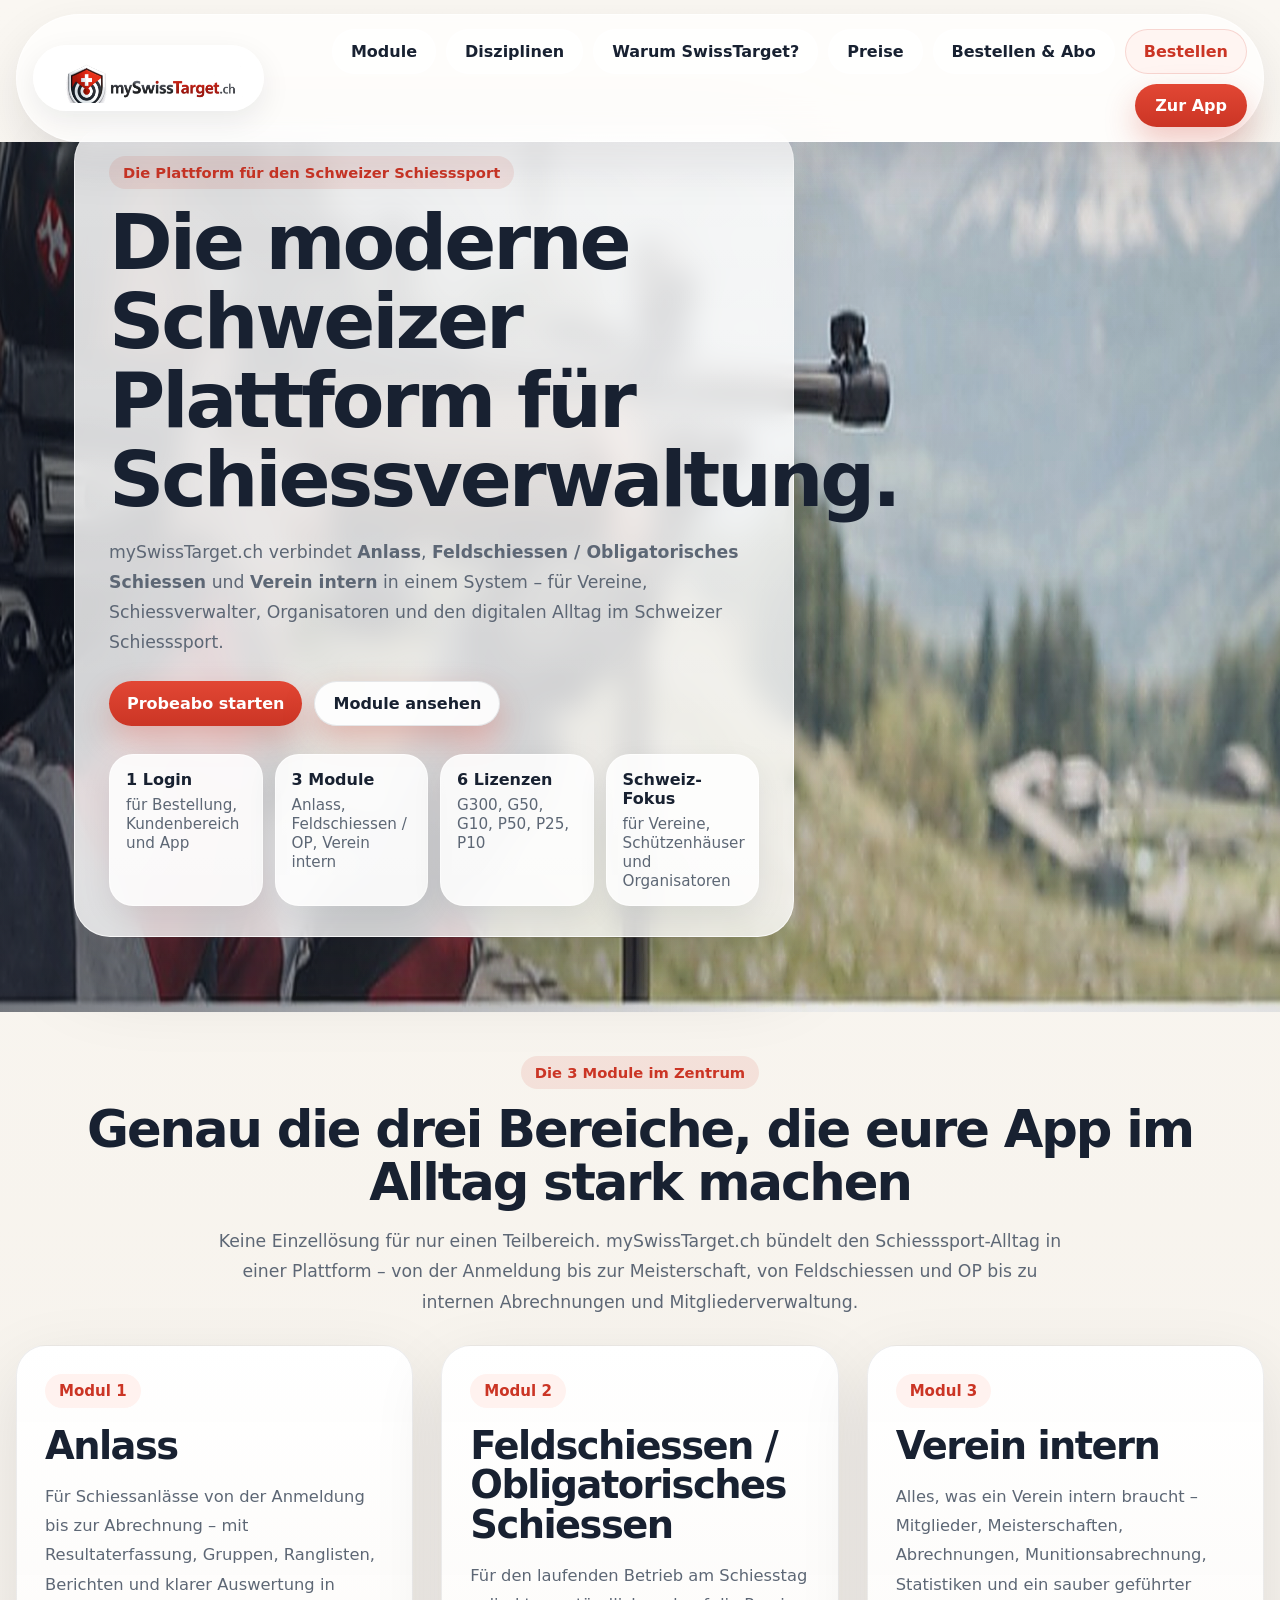
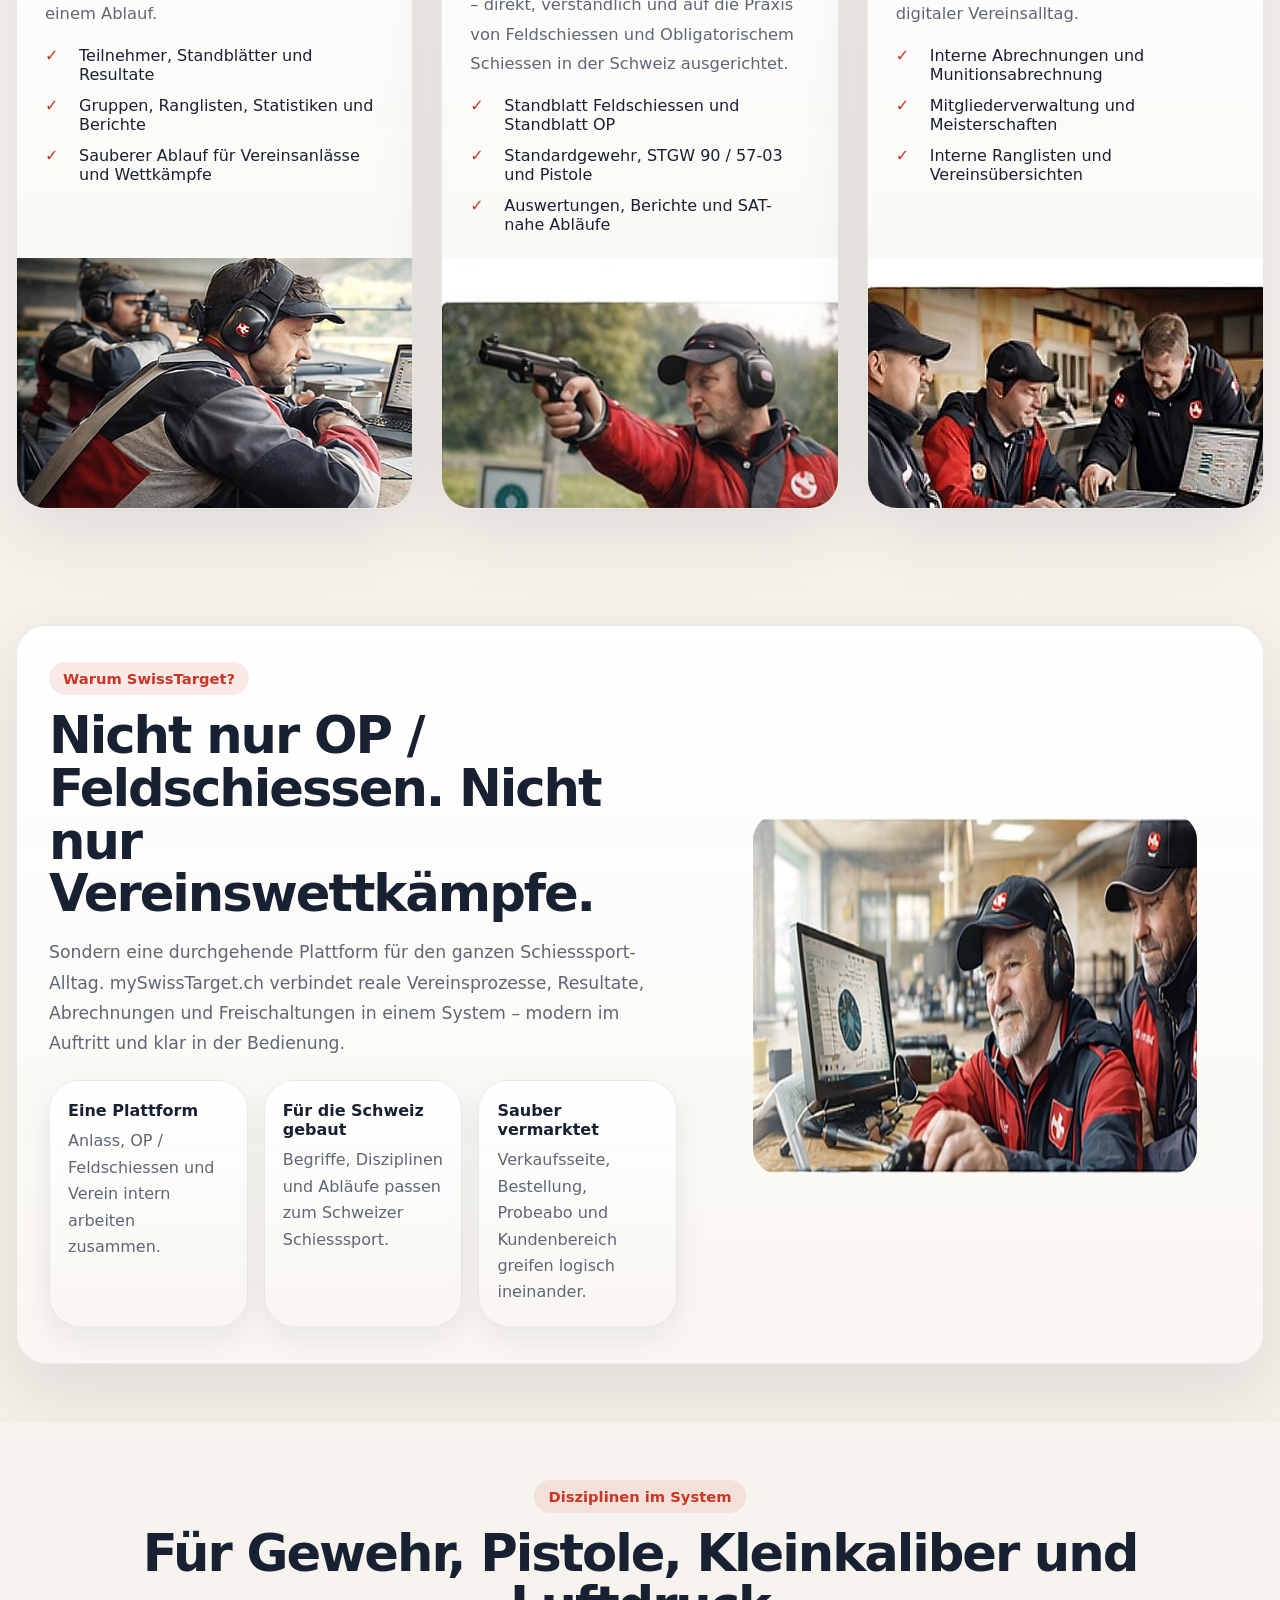
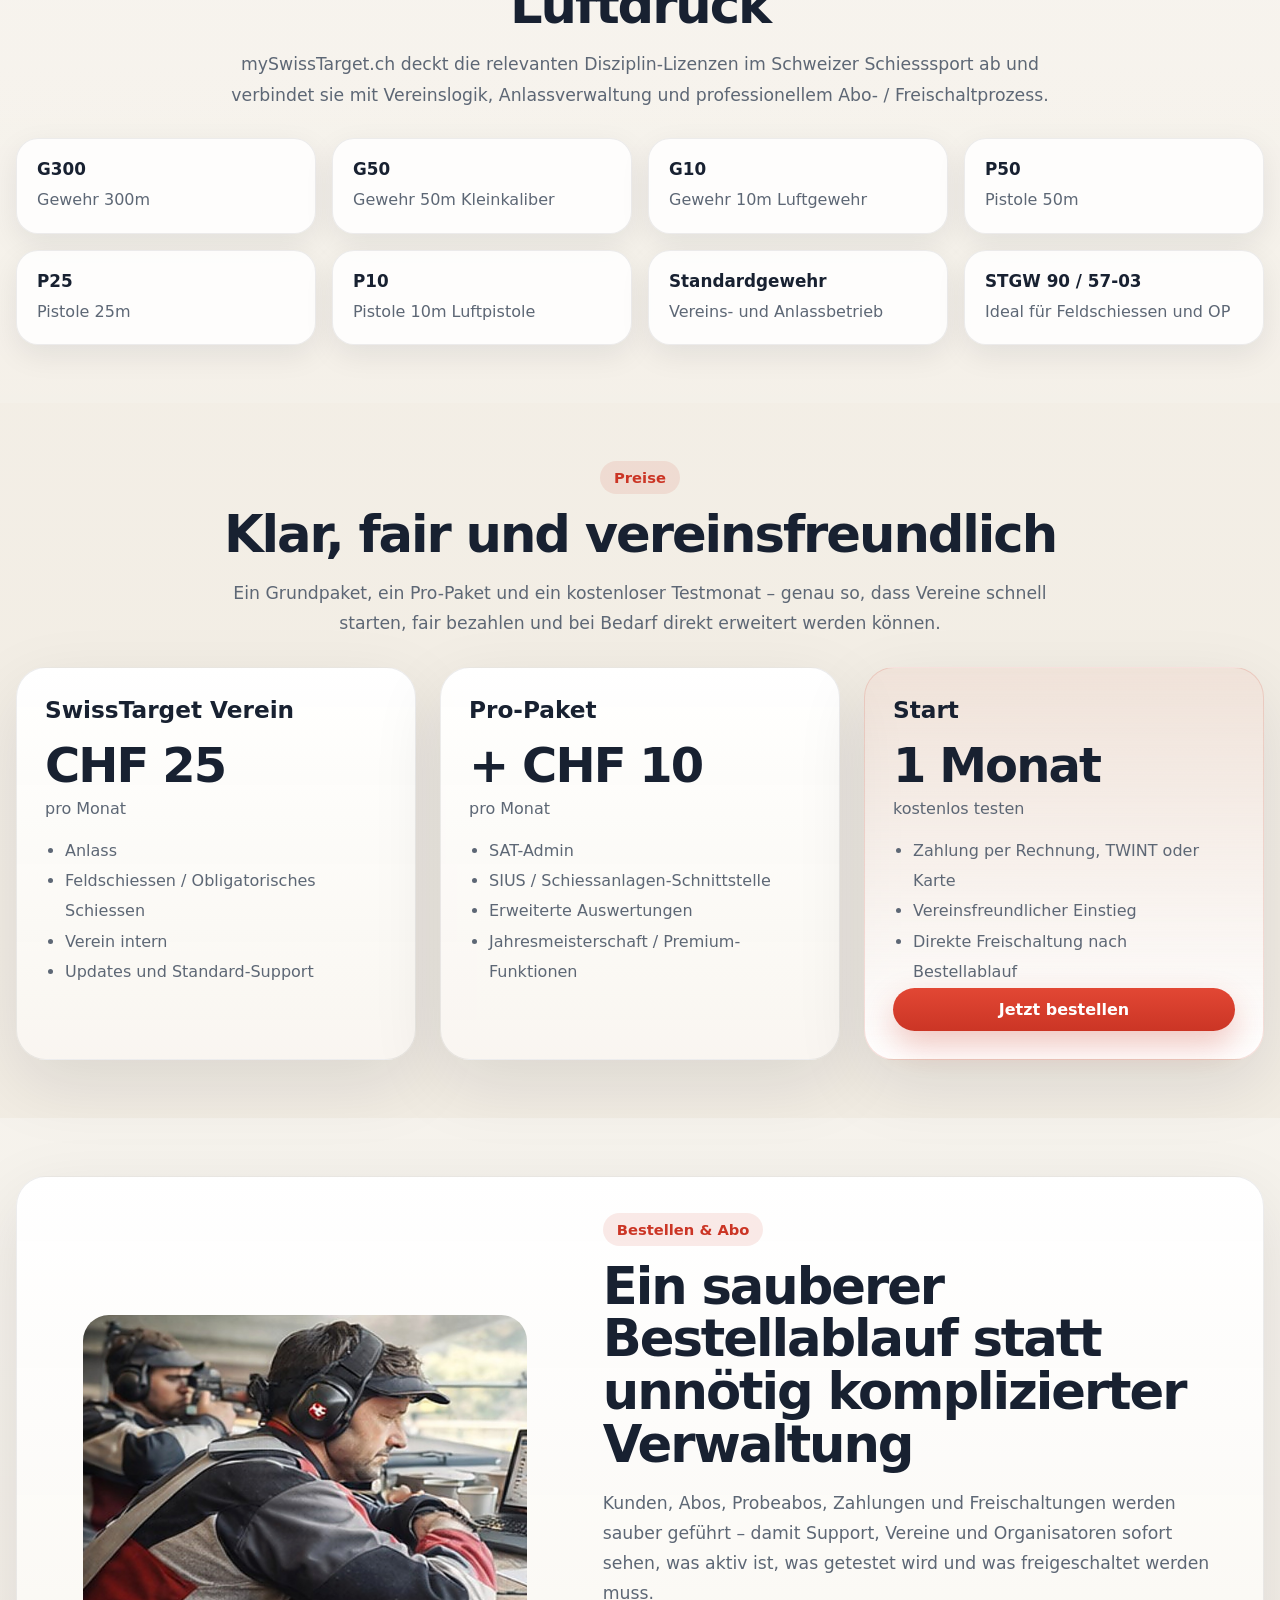
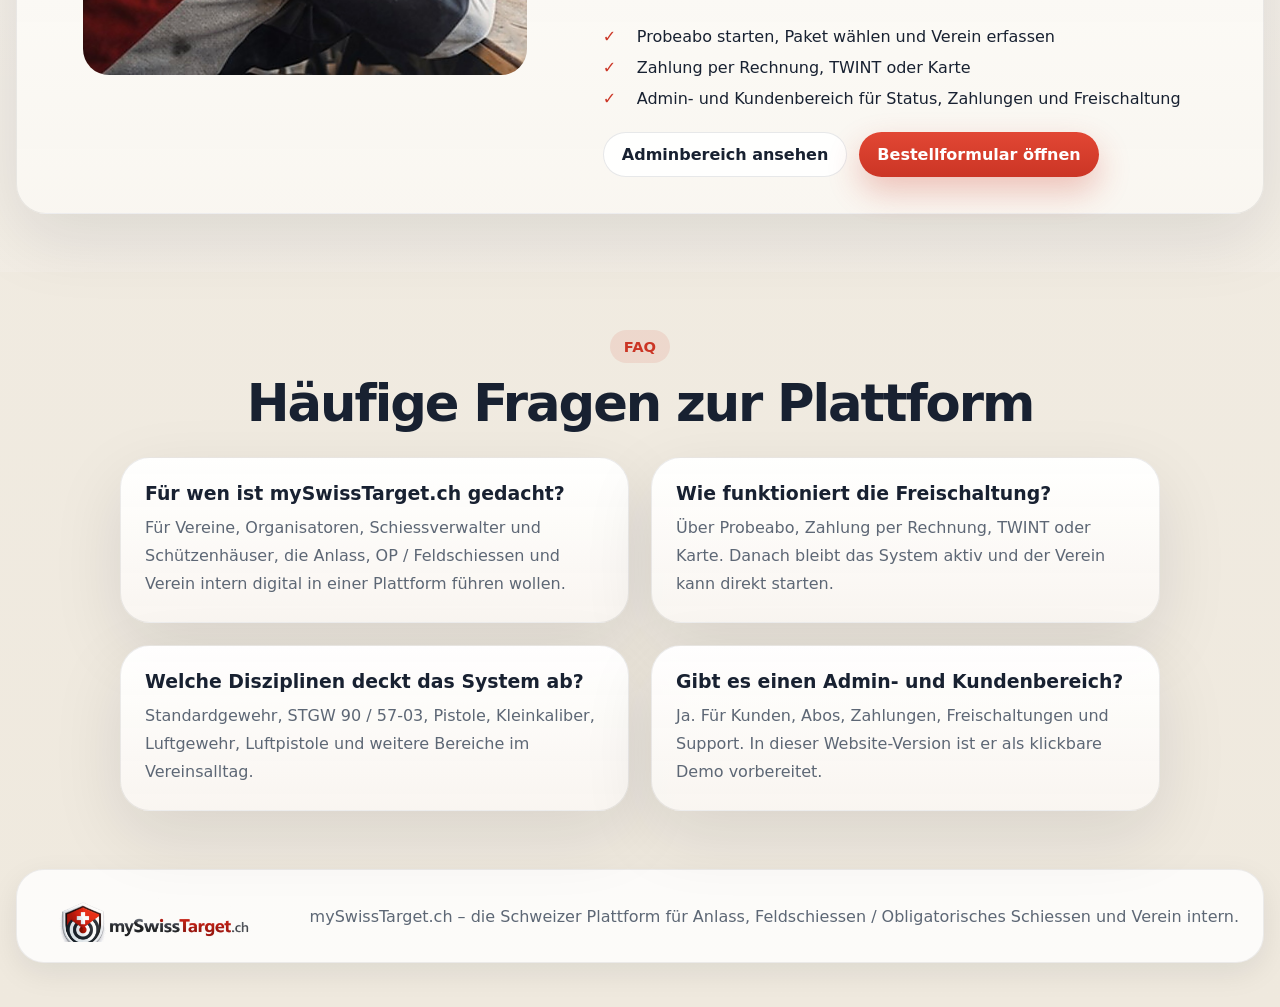
==== commit 816ea685: "Add files via upload" ====
--- a/public/index.html
+++ b/public/index.html
@@ -3,74 +3,68 @@
 <head>
   <meta charset="UTF-8">
   <meta name="viewport" content="width=device-width, initial-scale=1.0">
-  <title>mySwissTarget.ch – Die Schweizer Plattform für Schiessverwaltung</title>
-  <meta name="description" content="SwissTarget digitalisiert Anlass, Feldschiessen / Obligatorisches Schiessen und Verein intern – speziell für Schweizer Vereine, Schützenhäuser und Organisatoren.">
+  <title>mySwissTarget.ch – Die Schweizer Plattform für den Schiesssport</title>
+  <meta name="description" content="mySwissTarget.ch digitalisiert Anlass, Feldschiessen / Obligatorisches Schiessen und Verein intern – für Schweizer Vereine, Schützenhäuser und Organisatoren.">
   <meta name="theme-color" content="#cb3525">
-  <link rel="icon" href="assets/favicon.ico">
+  <link rel="icon" type="image/png" href="assets/favicon.png">
   <link rel="stylesheet" href="styles.css">
 </head>
 <body>
   <header class="site-header">
-    <nav class="navbar">
-      <a class="brand brand-complete" href="#top">
-        <img class="brand-mark" src="assets/logo-mark.png" alt="mySwissTarget Logo">
-        <span class="brand-copy">
-          <strong>mySwissTarget.ch</strong>
-          <small>Die Plattform für den Schweizer Schiesssport</small>
-        </span>
+    <nav class="navbar container-wide">
+      <a class="brand" href="#top">
+        <img class="brand-logo" src="assets/logo-full.png" alt="mySwissTarget.ch">
       </a>
       <div class="nav-links">
-        <a class="nav-pill" href="#module">Module</a>
-        <a class="nav-pill" href="#disziplinen">Disziplinen</a>
-        <a class="nav-pill" href="#vergleich">Warum SwissTarget?</a>
-        <a class="nav-pill" href="#preise">Preise</a>
-        <a class="nav-pill" href="#admin-abo">Bestellen &amp; Abo</a>
-        <a class="nav-pill" href="bestellung.html">Bestellen</a>
-        <a class="btn app-link" href="https://app.myswisstarget.ch" target="_blank" rel="noopener noreferrer">Zur App</a>
+        <a class="nav-link" href="#module">Module</a>
+        <a class="nav-link" href="#disziplinen">Disziplinen</a>
+        <a class="nav-link" href="#vergleich">Warum SwissTarget?</a>
+        <a class="nav-link" href="#preise">Preise</a>
+        <a class="nav-link" href="#admin-abo">Bestellen &amp; Abo</a>
+        <a class="nav-link nav-link-accent" href="bestellung.html">Bestellen</a>
+        <a class="btn btn-nav app-link" href="https://app.myswisstarget.ch" target="_blank" rel="noopener noreferrer">Zur App</a>
       </div>
     </nav>
   </header>
 
   <main id="top">
-    <section class="hero">
+    <section class="hero-section">
       <div class="hero-media"></div>
-      <div class="hero-card">
-        <div class="hero-card-inner">
-          <span class="eyebrow">3 Module. 1 Login. 1 Plattform.</span>
+      <div class="hero-overlay container-wide">
+        <div class="hero-copy">
+          <span class="eyebrow">Die Plattform für den Schweizer Schiesssport</span>
           <h1>Die moderne Schweizer Plattform für Schiessverwaltung.</h1>
           <p>
             mySwissTarget.ch verbindet <strong>Anlass</strong>, <strong>Feldschiessen / Obligatorisches Schiessen</strong>
-            und <strong>Verein intern</strong> in einer einzigen Plattform – gebaut für Schweizer Vereine,
-            Schützenhäuser, Schiessverwalter und Organisatoren, die ihren Alltag digital, klar und professionell führen wollen.
-          </p>
-          <div class="actions">
-            <a class="btn" href="bestellung.html">Jetzt bestellen</a>
-            <a class="secondary-btn" href="#module">Module ansehen</a>
-          </div>
-          <div class="stats-bar">
-            <div class="stat-box"><strong>1 Login</strong><span>ein Zugang für Website, Bestellung und spätere App-Freischaltung</span></div>
-            <div class="stat-box"><strong>3 Module</strong><span>Anlass, Feldschiessen / OP und Verein intern in einer Logik</span></div>
-            <div class="stat-box"><strong>6 Lizenzen</strong><span>G300, G50, G10, P50, P25 und P10 im selben System</span></div>
-            <div class="stat-box"><strong>Schweiz-Fokus</strong><span>für Vereine, Schützenhäuser, Feldschiessen und Vereinsbetrieb</span></div>
-          </div>
-        </div>
-      </div>
-    </section>
-
-    <section class="section" id="module">
-      <div class="container">
+            und <strong>Verein intern</strong> in einem System – für Vereine, Schiessverwalter,
+            Organisatoren und den digitalen Alltag im Schweizer Schiesssport.
+          </p>
+          <div class="hero-actions">
+            <a class="btn" href="bestellung.html">Probeabo starten</a>
+            <a class="btn btn-light" href="#module">Module ansehen</a>
+          </div>
+          <div class="hero-stats">
+            <div class="hero-stat"><strong>1 Login</strong><span>für Bestellung, Kundenbereich und App</span></div>
+            <div class="hero-stat"><strong>3 Module</strong><span>Anlass, Feldschiessen / OP, Verein intern</span></div>
+            <div class="hero-stat"><strong>6 Lizenzen</strong><span>G300, G50, G10, P50, P25, P10</span></div>
+            <div class="hero-stat"><strong>Schweiz-Fokus</strong><span>für Vereine, Schützenhäuser und Organisatoren</span></div>
+          </div>
+        </div>
+      </div>
+    </section>
+
+    <section class="section section-tight" id="module">
+      <div class="container-wide">
         <div class="section-headline center-text">
           <span class="eyebrow">Die 3 Module im Zentrum</span>
-          <h2>Die drei Bereiche, die eure App im Alltag wirklich stark machen</h2>
+          <h2>Genau die drei Bereiche, die eure App im Alltag stark machen</h2>
           <p class="lead max-copy">
-            SwissTarget ist nicht einfach ein weiteres Tool. Die Plattform deckt den ganzen digitalen
-            Schiesssport-Alltag ab – vom Anlass über Feldschiessen / OP bis zur internen Vereinsverwaltung.
-          </p>
-        </div>
-
-        <div class="module-grid">
-          <article class="module-card">
-            <img class="card-image tall-image" src="assets/module-anlass.jpg" alt="Schütze mit Laptop und Resultatübersicht im Schützenhaus">
+            Keine Einzellösung für nur einen Teilbereich. mySwissTarget.ch bündelt den Schiesssport-Alltag in einer Plattform – von der Anmeldung bis zur Meisterschaft, von Feldschiessen und OP bis zu internen Abrechnungen und Mitgliederverwaltung.
+          </p>
+        </div>
+
+        <div class="module-grid module-grid-showcase">
+          <article class="module-card showcase-card">
             <div class="card-body">
               <div class="module-label">Modul 1</div>
               <h3>Anlass</h3>
@@ -78,233 +72,182 @@
               <div class="check-list compact-list">
                 <div class="check-item"><span class="check-icon">✓</span><span>Teilnehmer, Standblätter und Resultate</span></div>
                 <div class="check-item"><span class="check-icon">✓</span><span>Gruppen, Ranglisten, Statistiken und Berichte</span></div>
-                <div class="check-item"><span class="check-icon">✓</span><span>Geeignet für Gewehr, Pistole und verschiedene Vereinsanlässe</span></div>
+                <div class="check-item"><span class="check-icon">✓</span><span>Sauberer Ablauf für Vereinsanlässe und Wettkämpfe</span></div>
               </div>
             </div>
-          </article>
-
-          <article class="module-card">
-            <img class="card-image" src="assets/module-feldschiessen.jpg" alt="Pistolenschütze im Schweizer Schiesssport">
+            <img class="card-image showcase-image" src="assets/module_anlass_clean.jpg" alt="Schütze mit Laptop und Resultatübersicht im Schützenhaus">
+          </article>
+
+          <article class="module-card showcase-card">
             <div class="card-body">
               <div class="module-label">Modul 2</div>
               <h3>Feldschiessen /<br>Obligatorisches Schiessen</h3>
-              <p>Für den laufenden Betrieb am Schiesstag – direkt, verständlich und genau auf die Praxis von Feldschiessen und Obligatorischem Schiessen ausgerichtet.</p>
+              <p>Für den laufenden Betrieb am Schiesstag – direkt, verständlich und auf die Praxis von Feldschiessen und Obligatorischem Schiessen in der Schweiz ausgerichtet.</p>
               <div class="check-list compact-list">
                 <div class="check-item"><span class="check-icon">✓</span><span>Standblatt Feldschiessen und Standblatt OP</span></div>
-                <div class="check-item"><span class="check-icon">✓</span><span>Standardgewehr, STGW 90 / 57-03 und Pistole sauber erfassen</span></div>
-                <div class="check-item"><span class="check-icon">✓</span><span>Auswertungen, Berichte und SAT-nahe Abläufe digital führen</span></div>
+                <div class="check-item"><span class="check-icon">✓</span><span>Standardgewehr, STGW 90 / 57-03 und Pistole</span></div>
+                <div class="check-item"><span class="check-icon">✓</span><span>Auswertungen, Berichte und SAT-nahe Abläufe</span></div>
               </div>
             </div>
-          </article>
-
-          <article class="module-card">
-            <img class="card-image" src="assets/module-verein.jpg" alt="Vereinsmitglieder mit Laptop und Resultatlisten">
+            <img class="card-image showcase-image" src="assets/module_feld_clean.jpg" alt="Pistolenschütze im Schweizer Schiesssport">
+          </article>
+
+          <article class="module-card showcase-card">
             <div class="card-body">
               <div class="module-label">Modul 3</div>
               <h3>Verein intern</h3>
-              <p>Alles, was ein Verein intern braucht – Mitglieder, Meisterschaften, Abrechnungen, Statistiken und ein sauber geführter digitaler Vereinsalltag.</p>
+              <p>Alles, was ein Verein intern braucht – Mitglieder, Meisterschaften, Abrechnungen, Munitionsabrechnung, Statistiken und ein sauber geführter digitaler Vereinsalltag.</p>
               <div class="check-list compact-list">
                 <div class="check-item"><span class="check-icon">✓</span><span>Interne Abrechnungen und Munitionsabrechnung</span></div>
-                <div class="check-item"><span class="check-icon">✓</span><span>Jahresmeisterschaft und Vereinsmeisterschaft</span></div>
-                <div class="check-item"><span class="check-icon">✓</span><span>Mitglieder, Schützen und interne Ranglisten</span></div>
+                <div class="check-item"><span class="check-icon">✓</span><span>Mitgliederverwaltung und Meisterschaften</span></div>
+                <div class="check-item"><span class="check-icon">✓</span><span>Interne Ranglisten und Vereinsübersichten</span></div>
               </div>
             </div>
-          </article>
-        </div>
-      </div>
-    </section>
-
-    <section class="section disciplines-section" id="disziplinen">
-      <div class="container">
-        <div class="split-layout split-layout-clean">
-          <div>
-            <span class="eyebrow">Disziplinen im System</span>
-            <h2>Für Standardgewehr, STGW 90 / 57-03, Pistole, Kleinkaliber, Luftgewehr und Luftpistole</h2>
+            <img class="card-image showcase-image" src="assets/module_verein_clean.jpg" alt="Vereinsmitglieder mit Laptop und Resultatlisten">
+          </article>
+        </div>
+      </div>
+    </section>
+
+    <section class="section" id="vergleich">
+      <div class="container-wide">
+        <div class="promo-band">
+          <div class="promo-copy">
+            <span class="eyebrow">Warum SwissTarget?</span>
+            <h2>Nicht nur OP / Feldschiessen. Nicht nur Vereinswettkämpfe.</h2>
             <p class="lead">
-              SwissTarget deckt die wichtigen Gewehr- und Pistolendisziplinen im Schweizer Schiesssport ab und bleibt dabei in einer einzigen Plattform logisch, schnell und übersichtlich.
+              Sondern eine durchgehende Plattform für den ganzen Schiesssport-Alltag. mySwissTarget.ch verbindet reale Vereinsprozesse, Resultate, Abrechnungen und Freischaltungen in einem System – modern im Auftritt und klar in der Bedienung.
             </p>
-            <div class="discipline-grid">
-              <div class="discipline-card"><strong>Standardgewehr</strong><span>300m Vereins- und Anlassbetrieb digital verwalten</span></div>
-              <div class="discipline-card"><strong>STGW 90 / 57-03</strong><span>Ideal für Feldschiessen und Obligatorisches Schiessen</span></div>
-              <div class="discipline-card"><strong>Pistole Kleinkaliber</strong><span>P25 und P50 sauber, verständlich und schnell erfassen</span></div>
-              <div class="discipline-card"><strong>Luftgewehr / Luftpistole</strong><span>G10 und P10 im selben System mitdenken</span></div>
-            </div>
-          </div>
-          <figure class="figure-card figure-clean">
-            <img src="assets/hero.jpg" alt="Schiesssport in Schweizer Natur mit Bergkulisse">
-            <figcaption>Realer Schweizer Schiesssport, echte Vereinsarbeit und eine Plattform, die dafür entwickelt wurde.</figcaption>
+            <div class="compare-grid">
+              <div class="compare-point"><strong>Eine Plattform</strong><span>Anlass, OP / Feldschiessen und Verein intern arbeiten zusammen.</span></div>
+              <div class="compare-point"><strong>Für die Schweiz gebaut</strong><span>Begriffe, Disziplinen und Abläufe passen zum Schweizer Schiesssport.</span></div>
+              <div class="compare-point"><strong>Sauber vermarktet</strong><span>Verkaufsseite, Bestellung, Probeabo und Kundenbereich greifen logisch ineinander.</span></div>
+            </div>
+          </div>
+          <figure class="promo-visual">
+            <img src="assets/section_platform_clean.jpg" alt="Schweizer Schiesssport mit Resultatübersicht und Vereinsarbeit">
           </figure>
         </div>
       </div>
     </section>
 
-    <section class="section clean-band">
-      <div class="container">
-        <div class="split-layout align-center">
-          <figure class="figure-card figure-wide">
-            <img src="assets/section-band.jpg" alt="SwissTarget im Einsatz mit Resultatübersicht und Vereinsarbeit">
+    <section class="section section-soft" id="disziplinen">
+      <div class="container-wide">
+        <div class="section-headline center-text">
+          <span class="eyebrow">Disziplinen im System</span>
+          <h2>Für Gewehr, Pistole, Kleinkaliber und Luftdruck</h2>
+          <p class="lead max-copy">
+            mySwissTarget.ch deckt die relevanten Disziplin-Lizenzen im Schweizer Schiesssport ab und verbindet sie mit Vereinslogik, Anlassverwaltung und professionellem Abo- / Freischaltprozess.
+          </p>
+        </div>
+        <div class="discipline-grid">
+          <div class="discipline-card"><strong>G300</strong><span>Gewehr 300m</span></div>
+          <div class="discipline-card"><strong>G50</strong><span>Gewehr 50m Kleinkaliber</span></div>
+          <div class="discipline-card"><strong>G10</strong><span>Gewehr 10m Luftgewehr</span></div>
+          <div class="discipline-card"><strong>P50</strong><span>Pistole 50m</span></div>
+          <div class="discipline-card"><strong>P25</strong><span>Pistole 25m</span></div>
+          <div class="discipline-card"><strong>P10</strong><span>Pistole 10m Luftpistole</span></div>
+          <div class="discipline-card"><strong>Standardgewehr</strong><span>Vereins- und Anlassbetrieb</span></div>
+          <div class="discipline-card"><strong>STGW 90 / 57-03</strong><span>Ideal für Feldschiessen und OP</span></div>
+        </div>
+      </div>
+    </section>
+
+    <section class="section" id="preise">
+      <div class="container-wide">
+        <div class="section-headline center-text">
+          <span class="eyebrow">Preise</span>
+          <h2>Klar, fair und vereinsfreundlich</h2>
+          <p class="lead max-copy">
+            Ein Grundpaket, ein Pro-Paket und ein kostenloser Testmonat – genau so, dass Vereine schnell starten, fair bezahlen und bei Bedarf direkt erweitert werden können.
+          </p>
+        </div>
+        <div class="pricing-grid">
+          <article class="price-card">
+            <h3>SwissTarget Verein</h3>
+            <div class="price-value">CHF 25</div>
+            <div class="price-note">pro Monat</div>
+            <ul>
+              <li>Anlass</li>
+              <li>Feldschiessen / Obligatorisches Schiessen</li>
+              <li>Verein intern</li>
+              <li>Updates und Standard-Support</li>
+            </ul>
+          </article>
+          <article class="price-card">
+            <h3>Pro-Paket</h3>
+            <div class="price-value">+ CHF 10</div>
+            <div class="price-note">pro Monat</div>
+            <ul>
+              <li>SAT-Admin</li>
+              <li>SIUS / Schiessanlagen-Schnittstelle</li>
+              <li>Erweiterte Auswertungen</li>
+              <li>Jahresmeisterschaft / Premium-Funktionen</li>
+            </ul>
+          </article>
+          <article class="price-card featured-price">
+            <h3>Start</h3>
+            <div class="price-value">1 Monat</div>
+            <div class="price-note">kostenlos testen</div>
+            <ul>
+              <li>Zahlung per Rechnung, TWINT oder Karte</li>
+              <li>Vereinsfreundlicher Einstieg</li>
+              <li>Direkte Freischaltung nach Bestellablauf</li>
+            </ul>
+            <a class="btn btn-block" href="bestellung.html">Jetzt bestellen</a>
+          </article>
+        </div>
+      </div>
+    </section>
+
+    <section class="section section-soft" id="admin-abo">
+      <div class="container-wide">
+        <div class="promo-band promo-band-reverse">
+          <figure class="promo-visual">
+            <img src="assets/section_pricing_clean.jpg" alt="Schweizer Schiesssport im Schützenhaus mit Laptop und Auswertung">
           </figure>
-          <div>
-            <span class="eyebrow">Verkaufsstark und praxisnah</span>
-            <h2>Nicht nur OP / Feldschiessen. Nicht nur Vereinsverwaltung.</h2>
-            <p class="lead">
-              SwissTarget denkt breiter: eine durchgehende Plattform für den ganzen Schiesssport-Alltag. Weniger Tool-Chaos, weniger doppelte Erfassung und mehr Übersicht für Vereine, Organisatoren und Schützenhäuser.
-            </p>
-            <div class="check-list">
-              <div class="check-item"><span class="check-icon">✓</span><span>Ein Login für Bestellung, Freischaltung und die spätere SwissTarget-App</span></div>
-              <div class="check-item"><span class="check-icon">✓</span><span>Drei Hauptmodule mit gleicher Logik, gleichem Aufbau und klarer Bedienung</span></div>
-              <div class="check-item"><span class="check-icon">✓</span><span>Moderner Auftritt statt alter Software-Anmutung im Verkauf und im Einsatz</span></div>
-            </div>
-          </div>
-        </div>
-      </div>
-    </section>
-
-    <section class="section compare-simple" id="vergleich">
-      <div class="container narrow-container">
-        <div class="section-headline center-text">
-          <span class="eyebrow">Warum SwissTarget?</span>
-          <h2>Warum <span class="text-red">mySwissTarget.ch</span> statt anderer Schiesssoftware?</h2>
-          <p class="lead max-copy">
-            Weil Vereine heute mehr brauchen als einzelne Funktionen. Sie brauchen eine Lösung, die modern aussieht, logisch funktioniert und Anlass, Feldschiessen / OP sowie Verein intern wirklich zusammenführt.
-          </p>
-        </div>
-        <div class="compare-points">
-          <div class="compare-point">
-            <strong>Eine Plattform statt Einzellösungen</strong>
-            <span>Anlass, Feldschiessen / OP und Verein intern arbeiten im selben System zusammen.</span>
-          </div>
-          <div class="compare-point">
-            <strong>Für die Schweiz gedacht</strong>
-            <span>Begriffe, Prozesse und Disziplinen orientieren sich am Schweizer Schiesssport-Alltag.</span>
-          </div>
-          <div class="compare-point">
-            <strong>Klare Bedienung</strong>
-            <span>Weniger Klicks, weniger Umwege, mehr Übersicht für Schützenhaus, Verein und Administration.</span>
-          </div>
-          <div class="compare-point">
-            <strong>Direkter Zugang</strong>
-            <span>Die Verkaufsseite erklärt das System und führt Besucher danach direkt weiter zur SwissTarget-App.</span>
-          </div>
-        </div>
-      </div>
-    </section>
-
-    <section class="section" id="preise">
-      <div class="container">
-        <div class="pricing-shell">
-          <div class="section-headline center-text">
-            <span class="eyebrow">Preise</span>
-            <h2>Klar, fair und vereinsfreundlich</h2>
-            <p class="lead max-copy">SwissTarget bleibt beim Einstieg bewusst einfach: ein Grundpaket, ein Pro-Paket und ein kostenloser Testmonat für Vereine, Schützenhäuser und Organisatoren im Schweizer Schiesssport.</p>
-          </div>
-          <div class="pricing-grid">
-            <article class="price-card">
-              <h3>SwissTarget Verein</h3>
-              <div class="price-value">CHF 25</div>
-              <div class="price-note">pro Monat</div>
-              <ul>
-                <li>Anlass</li>
-                <li>Feldschiessen / Obligatorisches Schiessen</li>
-                <li>Verein intern</li>
-                <li>Updates und Standard-Support</li>
-              </ul>
-            </article>
-            <article class="price-card">
-              <h3>Pro-Paket</h3>
-              <div class="price-value">+ CHF 10</div>
-              <div class="price-note">pro Monat</div>
-              <ul>
-                <li>SAT-Admin</li>
-                <li>SIUS / Schiessanlagen-Schnittstelle</li>
-                <li>Erweiterte Auswertungen</li>
-                <li>Jahresmeisterschaft / Premium-Vereinsfunktionen</li>
-              </ul>
-            </article>
-            <article class="price-card featured-price">
-              <h3>Start</h3>
-              <div class="price-value">1 Monat</div>
-              <div class="price-note">kostenlos testen</div>
-              <ul>
-                <li>Zahlung per Rechnung, TWINT oder Karte</li>
-                <li>Vereinsfreundlicher Einstieg</li>
-                <li>Echtes Bestellformular mit Probeabo</li>
-              </ul>
-              <a class="btn btn-block" href="bestellung.html">Jetzt bestellen</a>
-            </article>
-          </div>
-        </div>
-      </div>
-    </section>
-
-    <section class="section admin-section" id="admin-abo">
-      <div class="container">
-        <div class="split-layout admin-layout">
-          <div>
-            <span class="eyebrow">Adminbereich &amp; Bestelllogik</span>
+          <div class="promo-copy">
+            <span class="eyebrow">Bestellen &amp; Abo</span>
             <h2>Ein sauberer Bestellablauf statt unnötig komplizierter Verwaltung</h2>
             <p class="lead">
-              Für SwissTarget ist kein unnötig grosser Adminbereich nötig. Entscheidend sind Kunden, Abos, Zahlungen, Freischaltungen und ein klarer Überblick für Support, Vereine und laufende Testphasen.
+              Kunden, Abos, Probeabos, Zahlungen und Freischaltungen werden sauber geführt – damit Support, Vereine und Organisatoren sofort sehen, was aktiv ist, was getestet wird und was freigeschaltet werden muss.
             </p>
-            <div class="check-list">
-              <div class="check-item"><span class="check-icon">✓</span><span><strong>Kunden &amp; Vereine:</strong> Kontaktperson, Verein, E-Mail, Adresse und Status</span></div>
-              <div class="check-item"><span class="check-icon">✓</span><span><strong>Abos:</strong> Probeabo, aktiv, offen, pausiert oder gekündigt</span></div>
-              <div class="check-item"><span class="check-icon">✓</span><span><strong>Zahlungen:</strong> Rechnung, TWINT oder Karte sauber nachvollziehen</span></div>
-              <div class="check-item"><span class="check-icon">✓</span><span><strong>Freischaltung:</strong> Nach Testphase, Zahlung oder Support-Override direkt weiterarbeiten</span></div>
-            </div>
-            <div class="admin-cards">
-              <div class="admin-info-card"><strong>Bestellen</strong><span>Basis oder Basis + Pro wählen, Vereinsdaten erfassen und Zahlungsart auswählen.</span></div>
-              <div class="admin-info-card"><strong>Freischalten</strong><span>TWINT/Karte sofort aktiv, Rechnung mit Probeabo oder manuellem Support-Override.</span></div>
-              <div class="admin-info-card"><strong>Verwalten</strong><span>Kunden, Rechnungen, Abos und Supportfälle in einem klaren Bereich.</span></div>
-            </div>
-            <div class="actions">
-              <a class="secondary-btn" href="adminbereich.html">Adminbereich als Demo ansehen</a>
+            <div class="check-list compact-list">
+              <div class="check-item"><span class="check-icon">✓</span><span>Probeabo starten, Paket wählen und Verein erfassen</span></div>
+              <div class="check-item"><span class="check-icon">✓</span><span>Zahlung per Rechnung, TWINT oder Karte</span></div>
+              <div class="check-item"><span class="check-icon">✓</span><span>Admin- und Kundenbereich für Status, Zahlungen und Freischaltung</span></div>
+            </div>
+            <div class="hero-actions">
+              <a class="secondary-btn" href="adminbereich.html">Adminbereich ansehen</a>
               <a class="btn" href="bestellung.html">Bestellformular öffnen</a>
             </div>
           </div>
-          <figure class="figure-card figure-wide admin-visual">
-            <img src="assets/admin-visual.jpg" alt="SwissTarget im Einsatz mit mehreren Personen und Laptop im Schützenhaus">
-            <figcaption>Frontend-Demo für Kunden, Abos, Zahlungen und Freischaltungen.</figcaption>
-          </figure>
         </div>
       </div>
     </section>
 
     <section class="section faq-section">
-      <div class="container narrow-container">
+      <div class="container-wide narrow-container">
         <div class="section-headline center-text">
           <span class="eyebrow">FAQ</span>
           <h2>Häufige Fragen zur Plattform</h2>
         </div>
         <div class="faq-grid">
-          <article class="faq-card"><h3>Für wen ist SwissTarget gedacht?</h3><p>Für Vereine, Organisatoren, Schiessverwalter und Schützenhäuser, die Anlass, OP / Feldschiessen und Verein intern digital in einer Plattform führen wollen.</p></article>
+          <article class="faq-card"><h3>Für wen ist mySwissTarget.ch gedacht?</h3><p>Für Vereine, Organisatoren, Schiessverwalter und Schützenhäuser, die Anlass, OP / Feldschiessen und Verein intern digital in einer Plattform führen wollen.</p></article>
+          <article class="faq-card"><h3>Wie funktioniert die Freischaltung?</h3><p>Über Probeabo, Zahlung per Rechnung, TWINT oder Karte. Danach bleibt das System aktiv und der Verein kann direkt starten.</p></article>
           <article class="faq-card"><h3>Welche Disziplinen deckt das System ab?</h3><p>Standardgewehr, STGW 90 / 57-03, Pistole, Kleinkaliber, Luftgewehr, Luftpistole und weitere Bereiche im Vereinsalltag.</p></article>
-          <article class="faq-card"><h3>Wie funktioniert die Freischaltung?</h3><p>Über Probeabo, Zahlung per Rechnung, TWINT oder Karte. Danach bleibt das System aktiv und der Verein kann direkt starten.</p></article>
-          <article class="faq-card"><h3>Gibt es einen Adminbereich?</h3><p>Ja. Für Kunden, Abos, Zahlungen, Freischaltungen und Support. In dieser Website-Version ist er als klickbare Demo vorbereitet.</p></article>
-        </div>
-      </div>
-    </section>
-
-    <section class="section section-last">
-      <div class="container">
-        <div class="cta-banner">
-          <span class="eyebrow">Direkter Einstieg</span>
-          <h2>SwissTarget verkauft nicht nur Software – sondern einen modernen Ablauf für den ganzen Verein.</h2>
-          <p>
-            Die Verkaufswebseite bleibt bewusst klar, schnell und vertrauenswürdig. Sie erklärt den Nutzen, zeigt die drei Module, beschreibt Preise, Probeabo und Adminbereich – und führt Besucher danach direkt weiter in die Anwendung.
-          </p>
-          <div class="actions center-actions">
-            <a class="btn" href="bestellung.html">Jetzt bestellen</a>
-            <a class="secondary-btn app-link" href="https://app.myswisstarget.ch" target="_blank" rel="noopener noreferrer">Zur App</a>
-          </div>
-
-        <div class="brand-signature">
-          <img src="assets/logo-full-slogan.png" alt="mySwissTarget.ch – Die Plattform für den Schweizer Schiesssport">
-        </div>
+          <article class="faq-card"><h3>Gibt es einen Admin- und Kundenbereich?</h3><p>Ja. Für Kunden, Abos, Zahlungen, Freischaltungen und Support. In dieser Website-Version ist er als klickbare Demo vorbereitet.</p></article>
         </div>
       </div>
     </section>
   </main>
+
+  <footer class="site-footer">
+    <div class="container-wide footer-inner">
+      <img class="footer-logo" src="assets/logo-full.png" alt="mySwissTarget.ch Logo">
+      <p>mySwissTarget.ch – die Schweizer Plattform für Anlass, Feldschiessen / Obligatorisches Schiessen und Verein intern.</p>
+    </div>
+  </footer>
 
   <script src="config.js"></script>
   <script src="app.js"></script>
--- a/public/styles.css
+++ b/public/styles.css
@@ -1,829 +1,347 @@
-
 :root {
-  --bg: #f3efe8;
-  --bg-2: #ece5db;
-  --paper: rgba(255,255,255,0.96);
+  --bg: #f5f1ea;
+  --bg-soft: #f9f6f1;
+  --paper: rgba(255,255,255,0.94);
   --paper-strong: #ffffff;
-  --paper-soft: rgba(255,255,255,0.80);
-  --text: #1c2331;
-  --muted: #5f6876;
-  --line: rgba(28,35,49,0.08);
-  --line-strong: rgba(28,35,49,0.14);
+  --line: rgba(27, 36, 48, 0.10);
+  --line-soft: rgba(27, 36, 48, 0.06);
+  --text: #182131;
+  --muted: #5d6775;
   --red: #cb3525;
   --red-dark: #a92618;
-  --gold: #c39a63;
-  --gold-soft: rgba(195,154,99,0.14);
-  --soft-red: #fff1ee;
-  --shadow: 0 26px 70px rgba(20, 27, 39, 0.10);
-  --shadow-soft: 0 14px 36px rgba(20, 27, 39, 0.07);
-  --radius: 32px;
+  --shadow: 0 24px 70px rgba(19, 24, 37, 0.10);
+  --shadow-soft: 0 10px 30px rgba(19, 24, 37, 0.08);
+  --radius: 30px;
 }
 
 * { box-sizing: border-box; }
 html { scroll-behavior: smooth; }
 body {
   margin: 0;
-  font-family: Inter, ui-sans-serif, system-ui, -apple-system, BlinkMacSystemFont, "Segoe UI", sans-serif;
+  font-family: Inter, system-ui, -apple-system, BlinkMacSystemFont, "Segoe UI", sans-serif;
   color: var(--text);
-  background:
-    radial-gradient(circle at top left, rgba(195,154,99,0.08), transparent 26%),
-    radial-gradient(circle at top right, rgba(203,53,37,0.04), transparent 24%),
-    linear-gradient(180deg, #f7f3ed 0%, var(--bg) 34%, var(--bg-2) 100%);
-}
-body::before {
-  content: "";
-  position: fixed;
-  inset: 0;
-  pointer-events: none;
-  background: linear-gradient(180deg, rgba(255,255,255,0.14), transparent 18%);
-}
+  background: linear-gradient(180deg, #faf7f2 0%, var(--bg) 42%, #efe9de 100%);
+}
+a { color: inherit; text-decoration: none; }
 img { display: block; max-width: 100%; }
-a { color: inherit; text-decoration: none; }
-
-.container {
-  width: min(1260px, calc(100% - 32px));
-  margin: 0 auto;
-}
-.narrow-container { width: min(980px, calc(100% - 32px)); }
-.max-copy { max-width: 820px; margin-inline: auto; }
+
+.container-wide { width: min(1380px, calc(100% - 32px)); margin: 0 auto; }
+.narrow-container { width: min(1040px, calc(100% - 32px)); }
+.max-copy { max-width: 860px; margin-inline: auto; }
 .center-text { text-align: center; }
-.text-red { color: var(--red); }
 
 .site-header {
   position: sticky;
   top: 0;
   z-index: 40;
+  padding-top: 14px;
 }
 .navbar {
-  width: min(1260px, calc(100% - 24px));
-  margin: 6px auto 0;
-  display: flex;
-  align-items: center;
+  display: flex;
   justify-content: space-between;
+  align-items: center;
   gap: 16px;
-  padding: 8px 10px;
-  border-radius: 999px;
-  background: linear-gradient(180deg, rgba(255,255,255,0.78), rgba(255,255,255,0.62));
-  backdrop-filter: blur(20px) saturate(140%);
-  -webkit-backdrop-filter: blur(20px) saturate(140%);
-  border: 1px solid rgba(255,255,255,0.50);
-  box-shadow: 0 24px 60px rgba(21, 27, 38, 0.10);
+  padding: 14px 16px;
+  border-radius: 999px;
+  background: rgba(255,255,255,0.72);
+  border: 1px solid rgba(255,255,255,0.65);
+  backdrop-filter: blur(18px) saturate(145%);
+  -webkit-backdrop-filter: blur(18px) saturate(145%);
+  box-shadow: 0 20px 50px rgba(18,24,37,0.10);
 }
 .brand {
   display: inline-flex;
   align-items: center;
-  gap: 12px;
-  padding: 12px 18px;
-  border-radius: 999px;
-  background: linear-gradient(180deg, rgba(255,255,255,0.96), rgba(250,247,242,0.95));
-  box-shadow: 0 10px 24px rgba(20, 27, 39, 0.08);
-  white-space: nowrap;
-}
-.brand-complete {
-  min-width: 0;
-}
-.brand-mark {
-  width: 52px;
-  height: 52px;
-  object-fit: contain;
-  flex: 0 0 auto;
-}
-.brand-copy {
-  display: flex;
-  flex-direction: column;
-  min-width: 0;
-}
-.brand-copy strong {
-  font-size: 1.1rem;
-  font-weight: 900;
-  letter-spacing: -0.03em;
-}
-.brand-copy small {
-  margin-top: 2px;
-  color: var(--muted);
-  font-size: 0.78rem;
-  font-weight: 700;
-  letter-spacing: 0.01em;
-}
-.brand-logo img {
-  height: 30px;
-  width: auto;
-}
+  padding: 8px 16px;
+  border-radius: 999px;
+  background: rgba(255,255,255,0.90);
+  box-shadow: var(--shadow-soft);
+}
+.brand-logo { height: 50px; width: auto; }
 .nav-links {
   display: flex;
   align-items: center;
+  justify-content: flex-end;
+  flex-wrap: wrap;
   gap: 10px;
-  flex-wrap: wrap;
-  justify-content: flex-end;
-}
-.nav-pill, .btn, .secondary-btn {
+}
+.nav-link,
+.btn,
+.btn-light,
+.secondary-btn {
   display: inline-flex;
   align-items: center;
   justify-content: center;
   gap: 8px;
   padding: 12px 18px;
   border-radius: 999px;
-  font-weight: 850;
-  transition: transform .18s ease, box-shadow .18s ease, background-color .18s ease, border-color .18s ease;
-}
-.nav-pill {
-  background: linear-gradient(180deg, rgba(255,255,255,0.88), rgba(249,246,241,0.82));
-  border: 1px solid rgba(255,255,255,0.58);
-  box-shadow: inset 0 1px 0 rgba(255,255,255,0.60);
+  font-weight: 800;
+  transition: transform .18s ease, box-shadow .18s ease, border-color .18s ease;
+}
+.nav-link {
+  background: rgba(255,255,255,0.74);
+  border: 1px solid rgba(255,255,255,0.62);
+}
+.nav-link-accent {
+  background: #fff5f2;
+  border-color: rgba(203,53,37,0.16);
+  color: var(--red);
 }
 .btn {
+  color: #fff;
   border: none;
-  color: white;
-  background: linear-gradient(180deg, #e14733 0%, var(--red) 100%);
-  box-shadow: 0 16px 34px rgba(203,53,37,0.28);
-}
+  background: linear-gradient(180deg, #e24734 0%, var(--red) 100%);
+  box-shadow: 0 14px 32px rgba(203,53,37,0.28);
+}
+.btn-nav { padding-inline: 20px; }
+.btn-light,
 .secondary-btn {
-  background: rgba(255,255,255,0.88);
+  background: rgba(255,255,255,0.92);
   border: 1px solid var(--line);
   color: var(--text);
 }
-.nav-pill:hover, .btn:hover, .secondary-btn:hover {
-  transform: translateY(-1px);
-}
+.nav-link:hover, .btn:hover, .btn-light:hover, .secondary-btn:hover { transform: translateY(-1px); }
 .btn-block { width: 100%; }
 
-.hero {
+.hero-section {
   position: relative;
-  margin-top: -84px;
-  overflow: hidden;
+  margin-top: -92px;
+  padding-top: 92px;
 }
 .hero-media {
-  height: clamp(620px, 70vw, 820px);
-  min-height: 620px;
-  background: url('assets/hero.jpg') center 44% / cover no-repeat;
+  height: clamp(660px, 68vw, 900px);
+  background: url('assets/hero_clean.jpg') center center / cover no-repeat;
   position: relative;
 }
 .hero-media::before {
   content: "";
   position: absolute;
   inset: 0;
-  background: linear-gradient(90deg, rgba(12,18,28,0.48) 0%, rgba(12,18,28,0.16) 34%, rgba(255,255,255,0.10) 100%);
-}
-.hero-media::after {
-  content: "";
+  background:
+    linear-gradient(90deg, rgba(17,23,34,0.58) 0%, rgba(17,23,34,0.30) 32%, rgba(17,23,34,0.08) 60%, rgba(17,23,34,0.12) 100%),
+    linear-gradient(180deg, rgba(245,241,234,0.08) 0%, rgba(245,241,234,0.00) 60%, rgba(245,241,234,0.10) 100%);
+}
+.hero-overlay {
   position: absolute;
-  inset: auto 0 0 0;
-  height: 220px;
-  background: linear-gradient(180deg, transparent, rgba(243,239,232,0.72));
-}
-.hero-card {
-  position: absolute;
-  inset-inline: 0;
-  bottom: 22px;
-}
-.hero-card-inner {
-  position: relative;
-  width: min(900px, calc(100% - 32px));
-  margin-left: clamp(16px, 8vw, 72px);
-  padding: 36px 36px 30px;
-  border-radius: 38px;
-  background: linear-gradient(180deg, rgba(255,255,255,0.90), rgba(255,255,255,0.83));
-  backdrop-filter: blur(16px) saturate(135%);
-  -webkit-backdrop-filter: blur(16px) saturate(135%);
-  border: 1px solid rgba(255,255,255,0.65);
-  box-shadow: 0 34px 90px rgba(20,27,39,0.17);
-}
-.hero-card-inner::before {
-  content: "";
-  position: absolute;
-  inset: 1px;
-  border-radius: inherit;
-  border: 1px solid rgba(255,255,255,0.45);
-  pointer-events: none;
+  inset: 0;
+  display: flex;
+  align-items: center;
+}
+.hero-copy {
+  width: min(720px, calc(100% - 32px));
+  padding: 30px 34px 30px;
+  border-radius: 36px;
+  background: linear-gradient(180deg, rgba(255,255,255,0.86), rgba(255,255,255,0.78));
+  border: 1px solid rgba(255,255,255,0.68);
+  backdrop-filter: blur(14px);
+  -webkit-backdrop-filter: blur(14px);
+  box-shadow: 0 32px 86px rgba(20, 27, 39, 0.18);
+  margin-left: clamp(20px, 5vw, 58px);
 }
 .eyebrow {
   display: inline-flex;
-  align-items: center;
-  border-radius: 999px;
-  padding: 8px 15px;
-  background: linear-gradient(180deg, rgba(203,53,37,0.10), rgba(195,154,99,0.08));
+  padding: 8px 14px;
+  border-radius: 999px;
+  background: rgba(203,53,37,0.10);
   color: var(--red);
-  font-size: 0.92rem;
+  font-size: .92rem;
   font-weight: 900;
-  letter-spacing: 0.01em;
-}
-.hero h1,
-.section-headline h2,
-.split-layout h2,
-.cta-banner h2,
-.page-hero h1 {
-  margin: 16px 0 0;
+}
+.hero-copy h1, .section-headline h2, .promo-copy h2 {
+  margin: 14px 0 0;
   font-weight: 900;
+  letter-spacing: -0.04em;
+  line-height: 1.03;
+}
+.hero-copy h1 { font-size: clamp(3rem, 6vw, 5.25rem); }
+.section-headline h2, .promo-copy h2 { font-size: clamp(2rem, 4vw, 3.4rem); }
+.hero-copy p, .lead, .promo-copy p { color: var(--muted); line-height: 1.75; font-size: 1.08rem; }
+.hero-actions { display: flex; flex-wrap: wrap; gap: 12px; margin-top: 24px; }
+.hero-stats {
+  display: grid;
+  grid-template-columns: repeat(4, minmax(0, 1fr));
+  gap: 12px;
+  margin-top: 28px;
+}
+.hero-stat {
+  padding: 15px 16px;
+  border-radius: 24px;
+  background: rgba(255,255,255,0.86);
+  border: 1px solid rgba(255,255,255,0.65);
+  box-shadow: var(--shadow-soft);
+}
+.hero-stat strong { display: block; margin-bottom: 6px; }
+.hero-stat span { font-size: .95rem; color: var(--muted); }
+
+.section { padding: 58px 0; }
+.section-tight { padding-top: 44px; }
+.section-soft { background: linear-gradient(180deg, rgba(255,255,255,0.34), rgba(255,255,255,0.12)); }
+.section-headline { margin-bottom: 28px; }
+.lead { max-width: 860px; }
+
+.module-grid {
+  display: grid;
+  grid-template-columns: repeat(3, minmax(0, 1fr));
+  gap: 28px;
+}
+.module-card, .price-card, .faq-card, .compare-point, .promo-band {
+  background: linear-gradient(180deg, rgba(255,255,255,0.97), rgba(249,246,241,0.95));
+  border: 1px solid rgba(27,36,48,0.08);
+  border-radius: var(--radius);
+  box-shadow: var(--shadow);
+}
+.showcase-card {
+  overflow: hidden;
+  display: flex;
+  flex-direction: column;
+}
+.card-body { padding: 28px 28px 24px; }
+.module-label {
+  display: inline-flex;
+  padding: 8px 14px;
+  border-radius: 999px;
+  background: #fff2ef;
+  color: var(--red);
+  font-size: .94rem;
+  font-weight: 900;
+  margin-bottom: 18px;
+}
+.module-card h3 {
+  margin: 0 0 12px;
+  font-size: clamp(2rem, 3vw, 3rem);
   line-height: 1.03;
   letter-spacing: -0.04em;
 }
-.hero h1 { font-size: clamp(3.1rem, 6vw, 5.35rem); }
-.section-headline h2,
-.split-layout h2,
-.cta-banner h2,
-.page-hero h1 { font-size: clamp(2.1rem, 4vw, 3.7rem); }
-.hero p,
-.lead,
-.split-layout p,
-.cta-banner p,
-.page-hero p {
-  color: var(--muted);
-  font-size: 1.08rem;
-  line-height: 1.76;
-}
-.actions {
-  display: flex;
-  flex-wrap: wrap;
+.module-card p { color: var(--muted); font-size: 1.02rem; line-height: 1.8; }
+.check-list { display: grid; gap: 12px; margin-top: 18px; }
+.check-item {
+  display: grid;
+  grid-template-columns: 22px 1fr;
   gap: 12px;
-  margin-top: 24px;
-}
-.center-actions { justify-content: center; }
-.stats-bar {
-  margin-top: 28px;
-  display: grid;
-  grid-template-columns: repeat(4, minmax(0, 1fr));
-  gap: 12px;
-}
-.stat-box {
-  padding: 16px 16px;
-  border-radius: 24px;
-  background: linear-gradient(180deg, rgba(255,255,255,0.92), rgba(249,246,241,0.84));
-  border: 1px solid rgba(195,154,99,0.16);
-  box-shadow: var(--shadow-soft);
-}
-.stat-box strong {
-  display: block;
-  margin-bottom: 6px;
-  font-size: 1.08rem;
-}
-.stat-box span {
-  color: var(--muted);
-  font-size: 0.95rem;
-}
-
-.section { padding: 46px 0; }
-.section-last { padding-bottom: 44px; }
-.section-headline { margin-bottom: 30px; }
-
-.module-grid {
-  display: grid;
-  grid-template-columns: repeat(3, minmax(0, 1fr));
-  gap: 26px;
-}
-.module-card,
-.figure-card,
-.price-card,
-.compare-point,
-.page-panel,
-.pricing-shell,
-.cta-banner {
-  background: linear-gradient(180deg, rgba(255,255,255,0.97), rgba(249,246,241,0.94));
-  border: 1px solid rgba(195,154,99,0.14);
-  border-radius: var(--radius);
-  box-shadow: var(--shadow);
-}
-.module-card {
-  overflow: hidden;
-  transition: transform .2s ease, box-shadow .2s ease, border-color .2s ease;
-}
-.module-card:hover {
-  transform: translateY(-4px);
-  box-shadow: 0 30px 80px rgba(20,27,39,0.13);
-  border-color: rgba(195,154,99,0.22);
-}
-.card-image {
+  align-items: start;
+  color: var(--text);
+}
+.check-icon { color: var(--red); font-weight: 900; }
+.showcase-image {
   width: 100%;
-  height: 320px;
+  height: 250px;
   object-fit: cover;
-  object-position: center 50%;
-  background: #e9e6e1;
-}
-.tall-image { object-position: center 38%; }
-.card-body { padding: 28px; }
-.module-label {
-  display: inline-flex;
-  align-items: center;
-  padding: 8px 13px;
-  border-radius: 999px;
-  background: linear-gradient(180deg, var(--soft-red), rgba(255,248,244,0.95));
-  color: var(--red);
-  font-weight: 900;
-}
-.module-card h3 {
-  margin: 16px 0 12px;
-  font-size: clamp(2rem, 3vw, 2.5rem);
-  line-height: 1.02;
-  letter-spacing: -0.04em;
-}
-.module-card p { margin: 0; color: var(--muted); line-height: 1.76; }
-.check-list {
-  display: grid;
-  gap: 12px;
-  margin-top: 18px;
-}
-.compact-list { gap: 10px; }
-.check-item {
-  display: flex;
-  align-items: flex-start;
-  gap: 10px;
-}
-.check-icon {
-  flex: 0 0 auto;
-  width: 22px;
-  height: 22px;
-  border-radius: 999px;
-  background: linear-gradient(180deg, var(--soft-red), #fff7f3);
-  color: var(--red);
-  display: inline-flex;
-  align-items: center;
-  justify-content: center;
-  font-size: 0.92rem;
-  font-weight: 900;
-  margin-top: 2px;
-}
-
-.disciplines-section { padding-top: 20px; }
-.split-layout {
-  display: grid;
-  grid-template-columns: 1fr 1fr;
+  object-position: center;
+  margin-top: auto;
+}
+
+.promo-band {
+  display: grid;
+  grid-template-columns: minmax(0, 1.1fr) minmax(360px, .9fr);
   gap: 30px;
-  align-items: center;
-}
-.split-layout-clean { padding: 4px 0; }
-.align-center { align-items: center; }
-.figure-card {
-  overflow: hidden;
-  position: relative;
-}
-.figure-card::after {
-  content: "";
-  position: absolute;
-  inset: 0;
-  border-radius: inherit;
-  border: 1px solid rgba(255,255,255,0.36);
-  pointer-events: none;
-}
-.figure-clean,
-.figure-wide { padding: 0; }
-.figure-card img {
+  padding: 26px;
+  align-items: center;
+}
+.promo-band-reverse {
+  grid-template-columns: minmax(360px, .9fr) minmax(0, 1.1fr);
+}
+.promo-copy { padding: 10px 6px; }
+.promo-visual img {
   width: 100%;
   height: 100%;
+  min-height: 360px;
   object-fit: cover;
-}
-.figure-clean img {
-  aspect-ratio: 16 / 10;
-  object-position: center 50%;
-}
-.figure-wide img {
-  aspect-ratio: 16 / 9;
-  object-position: center 50%;
-}
-.figure-card figcaption {
-  padding: 14px 18px 18px;
-  color: var(--muted);
-  font-size: 0.96rem;
-  background: rgba(255,255,255,0.9);
-}
+  border-radius: 26px;
+}
+.compare-grid {
+  display: grid;
+  grid-template-columns: repeat(3, minmax(0,1fr));
+  gap: 16px;
+  margin-top: 22px;
+}
+.compare-point {
+  padding: 20px 18px;
+  box-shadow: var(--shadow-soft);
+}
+.compare-point strong { display: block; margin-bottom: 8px; }
+.compare-point span { color: var(--muted); line-height: 1.65; }
+
 .discipline-grid {
   display: grid;
-  grid-template-columns: repeat(2, minmax(0, 1fr));
-  gap: 14px;
-  margin-top: 22px;
+  grid-template-columns: repeat(4, minmax(0,1fr));
+  gap: 16px;
 }
 .discipline-card {
-  padding: 18px 20px;
-  border-radius: 24px;
-  background: linear-gradient(180deg, rgba(255,255,255,0.95), rgba(248,244,238,0.92));
-  border: 1px solid rgba(195,154,99,0.15);
-  box-shadow: var(--shadow-soft);
-}
-.discipline-card strong {
-  display: block;
-  margin-bottom: 6px;
-  font-size: 1.04rem;
-}
-.discipline-card span { color: var(--muted); line-height: 1.56; }
-
-.clean-band {
-  padding-top: 14px;
-  padding-bottom: 14px;
-}
-.compare-simple { padding-top: 18px; }
-.compare-points {
-  display: grid;
-  grid-template-columns: repeat(2, minmax(0, 1fr));
+  padding: 20px;
+  border-radius: 22px;
+  background: rgba(255,255,255,0.84);
+  border: 1px solid rgba(27,36,48,0.08);
+  box-shadow: var(--shadow-soft);
+}
+.discipline-card strong { display: block; font-size: 1.05rem; margin-bottom: 8px; }
+.discipline-card span { color: var(--muted); line-height: 1.6; }
+
+.pricing-grid {
+  display: grid;
+  grid-template-columns: repeat(3, minmax(0,1fr));
+  gap: 24px;
+}
+.price-card { padding: 28px; }
+.price-card h3 { margin: 0; font-size: 1.45rem; }
+.price-value { margin-top: 14px; font-size: 3rem; font-weight: 900; letter-spacing: -0.04em; }
+.price-note { color: var(--muted); margin-top: 6px; }
+.price-card ul { margin: 18px 0 0; padding-left: 20px; color: var(--muted); line-height: 1.9; }
+.featured-price {
+  background: linear-gradient(180deg, rgba(203,53,37,0.06), rgba(255,255,255,0.96));
+  border-color: rgba(203,53,37,0.15);
+}
+
+.faq-grid {
+  display: grid;
+  grid-template-columns: repeat(2, minmax(0,1fr));
+  gap: 22px;
+}
+.faq-card { padding: 24px; }
+.faq-card h3 { margin: 0 0 10px; font-size: 1.18rem; }
+.faq-card p { margin: 0; color: var(--muted); line-height: 1.75; }
+
+.site-footer { padding: 0 0 44px; }
+.footer-inner {
+  display: flex;
   gap: 18px;
-}
-.compare-point {
-  padding: 24px 24px;
-  background: linear-gradient(180deg, rgba(255,255,255,0.96), rgba(248,244,238,0.92));
-}
-.compare-point strong {
-  display: block;
-  font-size: 1.08rem;
-  margin-bottom: 8px;
-}
-.compare-point span { color: var(--muted); line-height: 1.68; }
-
-.pricing-shell {
-  padding: 28px;
-  background:
-    radial-gradient(circle at top right, rgba(195,154,99,0.10), transparent 22%),
-    linear-gradient(180deg, rgba(255,255,255,0.98), rgba(248,244,238,0.96));
-}
-.pricing-grid {
-  display: grid;
-  grid-template-columns: repeat(3, minmax(0, 1fr));
-  gap: 20px;
-}
-.price-card {
-  padding: 26px;
-  background: linear-gradient(180deg, rgba(255,255,255,0.98), rgba(248,244,238,0.96));
-}
-.featured-price {
-  border-color: rgba(203,53,37,0.20);
-  background:
-    radial-gradient(circle at top right, rgba(203,53,37,0.08), transparent 24%),
-    linear-gradient(180deg, #fff8f5, #fff1ec);
-}
-.price-card h3 { margin: 0; font-size: 1.8rem; }
-.price-value {
-  margin-top: 14px;
-  font-size: clamp(2.2rem, 4vw, 3rem);
-  font-weight: 900;
-  color: var(--red);
-  line-height: 1;
-}
-.price-note { margin-top: 6px; color: var(--muted); }
-.price-card ul {
-  margin: 18px 0 0;
-  padding-left: 18px;
-  color: var(--muted);
-  line-height: 1.85;
-}
-.price-card li + li { margin-top: 4px; }
-
-.cta-banner {
-  padding: 40px;
-  text-align: center;
-  background:
-    radial-gradient(circle at top left, rgba(195,154,99,0.10), transparent 22%),
-    radial-gradient(circle at bottom right, rgba(203,53,37,0.08), transparent 22%),
-    linear-gradient(180deg, rgba(255,255,255,0.98), rgba(248,244,238,0.95));
-}
-
-/* Subpages */
-.page-header-solid .navbar {
-  background: linear-gradient(180deg, rgba(255,255,255,0.86), rgba(255,255,255,0.70));
-  border-color: rgba(255,255,255,0.56);
-}
-.page-hero {
-  padding: 48px 0 60px;
-}
-.back-link {
-  display: inline-flex;
-  margin-bottom: 18px;
-  color: var(--muted);
-  font-weight: 800;
-}
-.page-shell {
-  display: grid;
-  grid-template-columns: 1.05fr 0.95fr;
-  gap: 30px;
-  align-items: center;
-}
-.feature-pills {
-  display: flex;
-  flex-wrap: wrap;
-  gap: 10px;
-  margin-top: 22px;
-}
-.pill {
-  display: inline-flex;
-  align-items: center;
-  padding: 10px 14px;
-  border-radius: 999px;
-  background: linear-gradient(180deg, rgba(255,255,255,0.92), rgba(248,244,238,0.90));
-  border: 1px solid rgba(195,154,99,0.14);
-  box-shadow: var(--shadow-soft);
-  font-weight: 850;
-}
-.page-panel { overflow: hidden; }
-.page-panel img {
-  width: 100%;
-  aspect-ratio: 16 / 11;
-  object-fit: cover;
-}
-
-@media (max-width: 1080px) {
-  .stats-bar,
+  align-items: center;
+  justify-content: space-between;
+  padding: 20px 24px;
+  border-radius: 28px;
+  background: rgba(255,255,255,0.82);
+  border: 1px solid rgba(27,36,48,0.08);
+  box-shadow: var(--shadow-soft);
+}
+.footer-logo { height: 52px; width: auto; }
+.footer-inner p { margin: 0; color: var(--muted); text-align: right; }
+
+@media (max-width: 1200px) {
+  .hero-stats,
   .module-grid,
   .pricing-grid,
-  .page-shell,
-  .split-layout,
-  .compare-points {
-    grid-template-columns: 1fr 1fr;
-  }
-  .module-grid .module-card:last-child,
-  .pricing-grid .price-card:last-child {
-    grid-column: 1 / -1;
-  }
-}
-
-@media (max-width: 820px) {
-  .navbar {
-    width: calc(100% - 20px);
-    margin-top: 10px;
-  }
-  .hero {
-    margin-top: -104px;
-  }
-  .hero-card-inner {
-    width: calc(100% - 20px);
-    margin: 0 auto;
-    padding: 24px;
-  }
-  .stats-bar,
+  .compare-grid,
+  .discipline-grid,
+  .faq-grid { grid-template-columns: repeat(2, minmax(0,1fr)); }
+  .promo-band,
+  .promo-band-reverse { grid-template-columns: 1fr; }
+}
+
+@media (max-width: 840px) {
+  .site-header { padding-top: 8px; }
+  .navbar { border-radius: 28px; align-items: flex-start; }
+  .brand-logo { height: 44px; }
+  .hero-section { margin-top: 0; padding-top: 0; }
+  .hero-media { height: 760px; }
+  .hero-overlay { align-items: flex-end; padding-bottom: 20px; }
+  .hero-copy { width: calc(100% - 24px); margin-inline: auto; padding: 24px 22px; }
+  .hero-copy h1 { font-size: clamp(2.4rem, 10vw, 4rem); }
+  .hero-stats,
   .module-grid,
   .pricing-grid,
-  .page-shell,
-  .split-layout,
-  .compare-points,
-  .discipline-grid {
-    grid-template-columns: 1fr;
-  }
-  .nav-links {
-    gap: 8px;
-  }
-  .nav-pill { display: none; }
-  .card-image { height: 230px; }
-}
-
-@media (max-width: 560px) {
-  .brand { font-size: 0.94rem; padding: 11px 16px; }
-  .btn, .secondary-btn { width: 100%; }
-  .actions { flex-direction: column; }
-  .hero-media { min-height: 520px; }
-  .hero-card { bottom: 18px; }
-  .hero h1 { font-size: 2.5rem; }
-  .section-headline h2,
-  .split-layout h2,
-  .cta-banner h2,
-  .page-hero h1 { font-size: 2rem; }
-  .card-body,
-  .pricing-shell,
-  .price-card,
-  .cta-banner { padding: 20px; }
-}
-
-
-body strong { color: var(--text); }
-
-.admin-section { padding-top: 18px; }
-.admin-layout { align-items: start; }
-.admin-cards {
-  display: grid;
-  grid-template-columns: repeat(3, minmax(0, 1fr));
-  gap: 14px;
-  margin-top: 22px;
-}
-.admin-info-card, .faq-card, .demo-panel, .admin-table-shell {
-  background: linear-gradient(180deg, rgba(255,255,255,0.98), rgba(248,244,238,0.95));
-  border: 1px solid rgba(195,154,99,0.14);
-  border-radius: 26px;
-  box-shadow: var(--shadow-soft);
-}
-.admin-info-card { padding: 18px 18px; }
-.admin-info-card strong { display:block; margin-bottom:8px; font-size:1.02rem; }
-.admin-info-card span, .faq-card p, .demo-panel p, .demo-panel li { color: var(--muted); line-height: 1.65; }
-.faq-grid { display:grid; grid-template-columns:repeat(2,minmax(0,1fr)); gap:18px; }
-.faq-card { padding: 24px; }
-.faq-card h3 { margin:0 0 10px; font-size:1.2rem; }
-.admin-demo-grid { display:grid; grid-template-columns:2fr 1fr 1fr; gap:18px; }
-.demo-panel { padding:24px; }
-.big-panel { background: linear-gradient(180deg, #fff8f5, #fff3ee); border-color: rgba(203,53,37,0.16); }
-.panel-title-row { display:flex; justify-content:space-between; align-items:center; gap:16px; margin-bottom:18px; }
-.panel-title-row h2 { margin:0; font-size:1.6rem; }
-.demo-stat-grid { display:grid; grid-template-columns:repeat(4,minmax(0,1fr)); gap:14px; }
-.demo-stat { padding:18px; border-radius:20px; background:white; border:1px solid var(--line); }
-.demo-stat strong { display:block; font-size:1.5rem; margin-bottom:6px; }
-.demo-stat span { color:var(--muted); }
-.clean-list { margin:0; padding-left:18px; line-height:1.8; }
-.status-list { display:flex; flex-wrap:wrap; gap:10px; }
-.status-pill { display:inline-flex; align-items:center; justify-content:center; padding:8px 12px; border-radius:999px; font-weight:800; font-size:.92rem; }
-.status-pill.active { background:#eaf8f0; color:#15803d; }
-.status-pill.trial { background:#eef4ff; color:#1d4ed8; }
-.status-pill.pending { background:#fff5e8; color:#b45309; }
-.status-pill.paused { background:#f3f4f6; color:#4b5563; }
-.status-pill.cancelled { background:#fff1f2; color:#be123c; }
-.admin-table-shell { padding:26px; }
-.table-wrap { overflow:auto; border-radius:22px; border:1px solid var(--line); background:white; }
-.demo-table { width:100%; border-collapse:collapse; min-width:720px; }
-.demo-table th, .demo-table td { padding:16px 18px; text-align:left; border-bottom:1px solid rgba(28,35,49,0.08); }
-.demo-table th { background:#faf7f2; font-size:.92rem; color:#5b6472; }
-.demo-table tr:last-child td { border-bottom:none; }
-@media (max-width: 1080px) {
-  .admin-cards, .faq-grid, .admin-demo-grid, .demo-stat-grid { grid-template-columns:1fr 1fr; }
-}
-@media (max-width: 820px) {
-  .admin-cards, .faq-grid, .admin-demo-grid, .demo-stat-grid { grid-template-columns:1fr; }
-}
-
-.order-hero { padding-top: 24px; }
-.order-shell-hero { align-items: stretch; }
-.order-hero-panel img { aspect-ratio: 16 / 11; object-fit: cover; }
-.order-section { padding-top: 8px; }
-.order-layout {
-  display: grid;
-  grid-template-columns: 1.18fr 0.82fr;
-  gap: 24px;
-  align-items: start;
-}
-.order-form-card,
-.order-summary-card {
-  background: linear-gradient(180deg, rgba(255,255,255,0.98), rgba(248,244,238,0.95));
-  border: 1px solid rgba(195,154,99,0.14);
-  border-radius: var(--radius);
-  box-shadow: var(--shadow);
-}
-.order-form-card { padding: 28px; }
-.summary-box { padding: 28px; }
-.sticky-summary { position: sticky; top: 110px; }
-.order-form { display: grid; gap: 24px; }
-.form-section h3 {
-  margin: 0 0 14px;
-  font-size: 1.15rem;
-  letter-spacing: -0.02em;
-}
-.field-grid {
-  display: grid;
-  gap: 14px;
-}
-.two-cols { grid-template-columns: 1fr 1fr; }
-.order-form label { display: grid; gap: 8px; }
-.order-form label > span { font-weight: 800; font-size: 0.96rem; }
-.order-form input[type="text"],
-.order-form input[type="email"],
-.order-form input[type="tel"],
-.order-form textarea {
-  width: 100%;
-  border-radius: 18px;
-  border: 1px solid rgba(28,35,49,0.12);
-  background: rgba(255,255,255,0.95);
-  padding: 14px 16px;
-  font: inherit;
-  color: var(--text);
-  outline: none;
-  transition: border-color .18s ease, box-shadow .18s ease;
-}
-.order-form input:focus,
-.order-form textarea:focus {
-  border-color: rgba(203,53,37,0.42);
-  box-shadow: 0 0 0 4px rgba(203,53,37,0.08);
-}
-.choice-grid {
-  display: grid;
-  gap: 14px;
-  grid-template-columns: 1fr 1fr;
-}
-.choice-card {
-  position: relative;
-  display: grid;
-  gap: 6px;
-  padding: 18px;
-  border-radius: 24px;
-  border: 1px solid rgba(28,35,49,0.12);
-  background: rgba(255,255,255,0.86);
-  box-shadow: var(--shadow-soft);
-  cursor: pointer;
-  transition: transform .18s ease, border-color .18s ease, box-shadow .18s ease;
-}
-.choice-card input {
-  position: absolute;
-  opacity: 0;
-  pointer-events: none;
-}
-.choice-card strong { font-size: 1.04rem; }
-.choice-card span { color: var(--red); font-weight: 900; }
-.choice-card small { color: var(--muted); line-height: 1.55; }
-.choice-card:hover { transform: translateY(-2px); }
-.choice-card.active-choice {
-  border-color: rgba(203,53,37,0.34);
-  box-shadow: 0 18px 36px rgba(203,53,37,0.12);
-  background: linear-gradient(180deg, #fff9f7, #fff3ee);
-}
-.payment-grid { grid-template-columns: repeat(3, 1fr); }
-.payment-card strong { font-size: 1rem; }
-.checkboxes { gap: 12px; }
-.checkbox-row {
-  display: flex !important;
-  align-items: flex-start;
-  gap: 12px;
-  padding: 14px 16px;
-  border-radius: 18px;
-  background: rgba(255,255,255,0.74);
-  border: 1px solid rgba(28,35,49,0.08);
-}
-.checkbox-row input {
-  margin-top: 4px;
-  width: 18px;
-  height: 18px;
-  accent-color: var(--red);
-}
-.form-actions {
-  display: flex;
-  gap: 12px;
-  flex-wrap: wrap;
-}
-.form-hint {
-  margin: -8px 0 0;
-  color: var(--muted);
-  line-height: 1.65;
-  font-size: 0.95rem;
-}
-.order-message {
-  display: none;
-  padding: 14px 16px;
-  border-radius: 18px;
-  font-weight: 700;
-}
-.order-message.success,
-.order-message.error,
-.order-message.warning {
-  display: block;
-}
-.order-message.success {
-  background: #edf9f1;
-  color: #136b36;
-  border: 1px solid rgba(19,107,54,0.14);
-}
-.order-message.error {
-  background: #fff1f2;
-  color: #b42318;
-  border: 1px solid rgba(180,35,24,0.14);
-}
-.order-message.warning {
-  background: #fff8e8;
-  color: #9a6700;
-  border: 1px solid rgba(154,103,0,0.14);
-}
-.summary-line,
-.summary-total {
-  display: flex;
-  justify-content: space-between;
-  align-items: flex-start;
-  gap: 12px;
-  padding: 10px 0;
-  border-bottom: 1px solid rgba(28,35,49,0.08);
-}
-.summary-line span,
-.summary-note p { color: var(--muted); }
-.summary-total {
-  margin-top: 8px;
-  padding-top: 14px;
-  align-items: center;
-}
-.summary-total strong {
-  color: var(--red);
-  font-size: 1.5rem;
-}
-.summary-note {
-  margin-top: 18px;
-  padding: 18px;
-  border-radius: 22px;
-  background: linear-gradient(180deg, #fff8f5, #fff1ec);
-  border: 1px solid rgba(203,53,37,0.16);
-}
-.summary-note strong { display: block; margin-bottom: 8px; }
-.compact-summary-list { margin-top: 18px; }
-
-@media (max-width: 1080px) {
-  .order-layout,
-  .payment-grid {
-    grid-template-columns: 1fr;
-  }
-  .sticky-summary { position: static; }
-}
-
-@media (max-width: 820px) {
-  .two-cols,
-  .choice-grid {
-    grid-template-columns: 1fr;
-  }
-}
-
-
-.brand-logo { padding: 10px 18px; }
-.brand-logo img { height: 42px; width: auto; display:block; }
-.figure-card img { display:block; }
-.figure-clean img { aspect-ratio: 16 / 10; object-position: center center; }
-.figure-wide img { aspect-ratio: 16 / 9; object-position: center center; }
-.admin-visual img { aspect-ratio: 16 / 10; object-position: center center; }
-.brand-signature { margin-top: 28px; display:flex; justify-content:center; }
-.brand-signature img { width:min(620px, 100%); height:auto; }
-@media (max-width: 560px){ .brand-logo img{ height:34px; } .brand-logo{ padding:10px 14px; } }
-
-@media (max-width: 980px) {
-  .brand-copy small { display: none; }
-  .brand-mark { width: 42px; height: 42px; }
-}
+  .compare-grid,
+  .discipline-grid,
+  .faq-grid { grid-template-columns: 1fr; }
+  .showcase-image { height: 230px; }
+  .footer-inner { flex-direction: column; text-align: center; }
+  .footer-inner p { text-align: center; }
+}
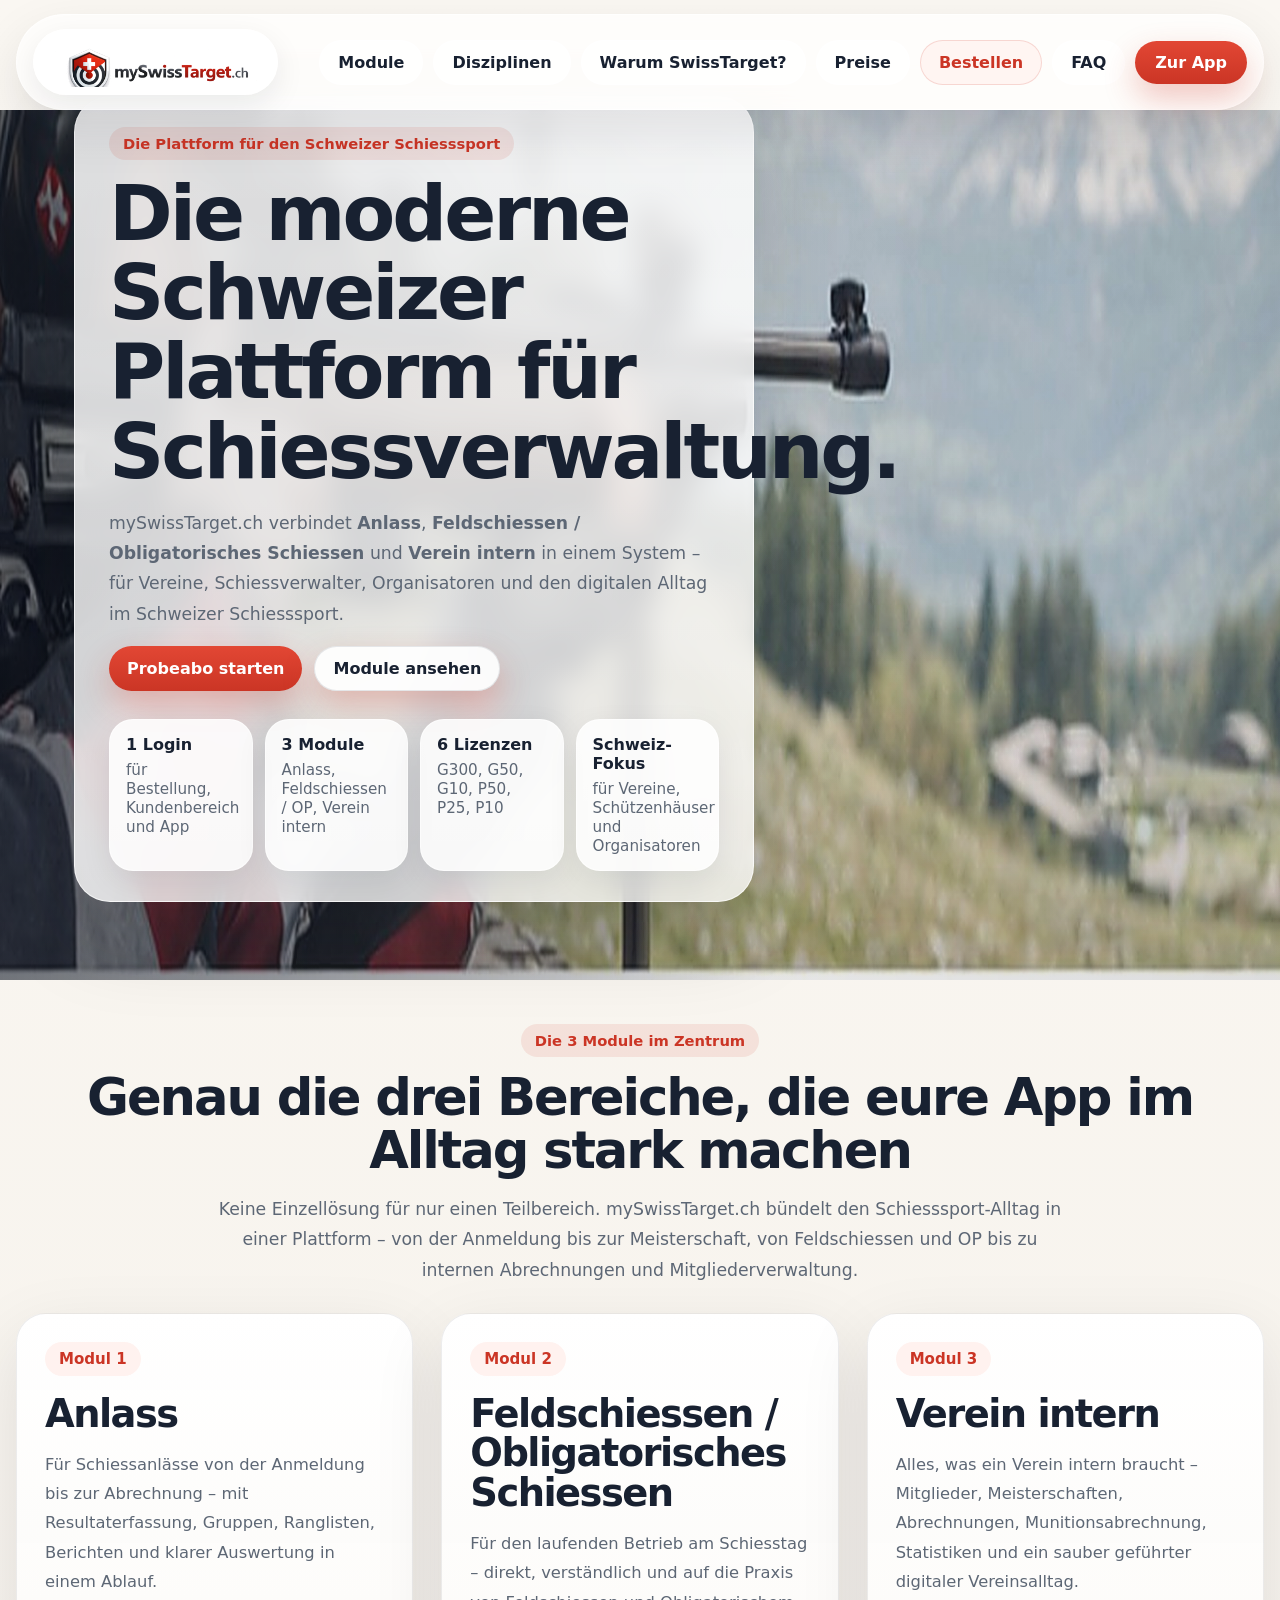
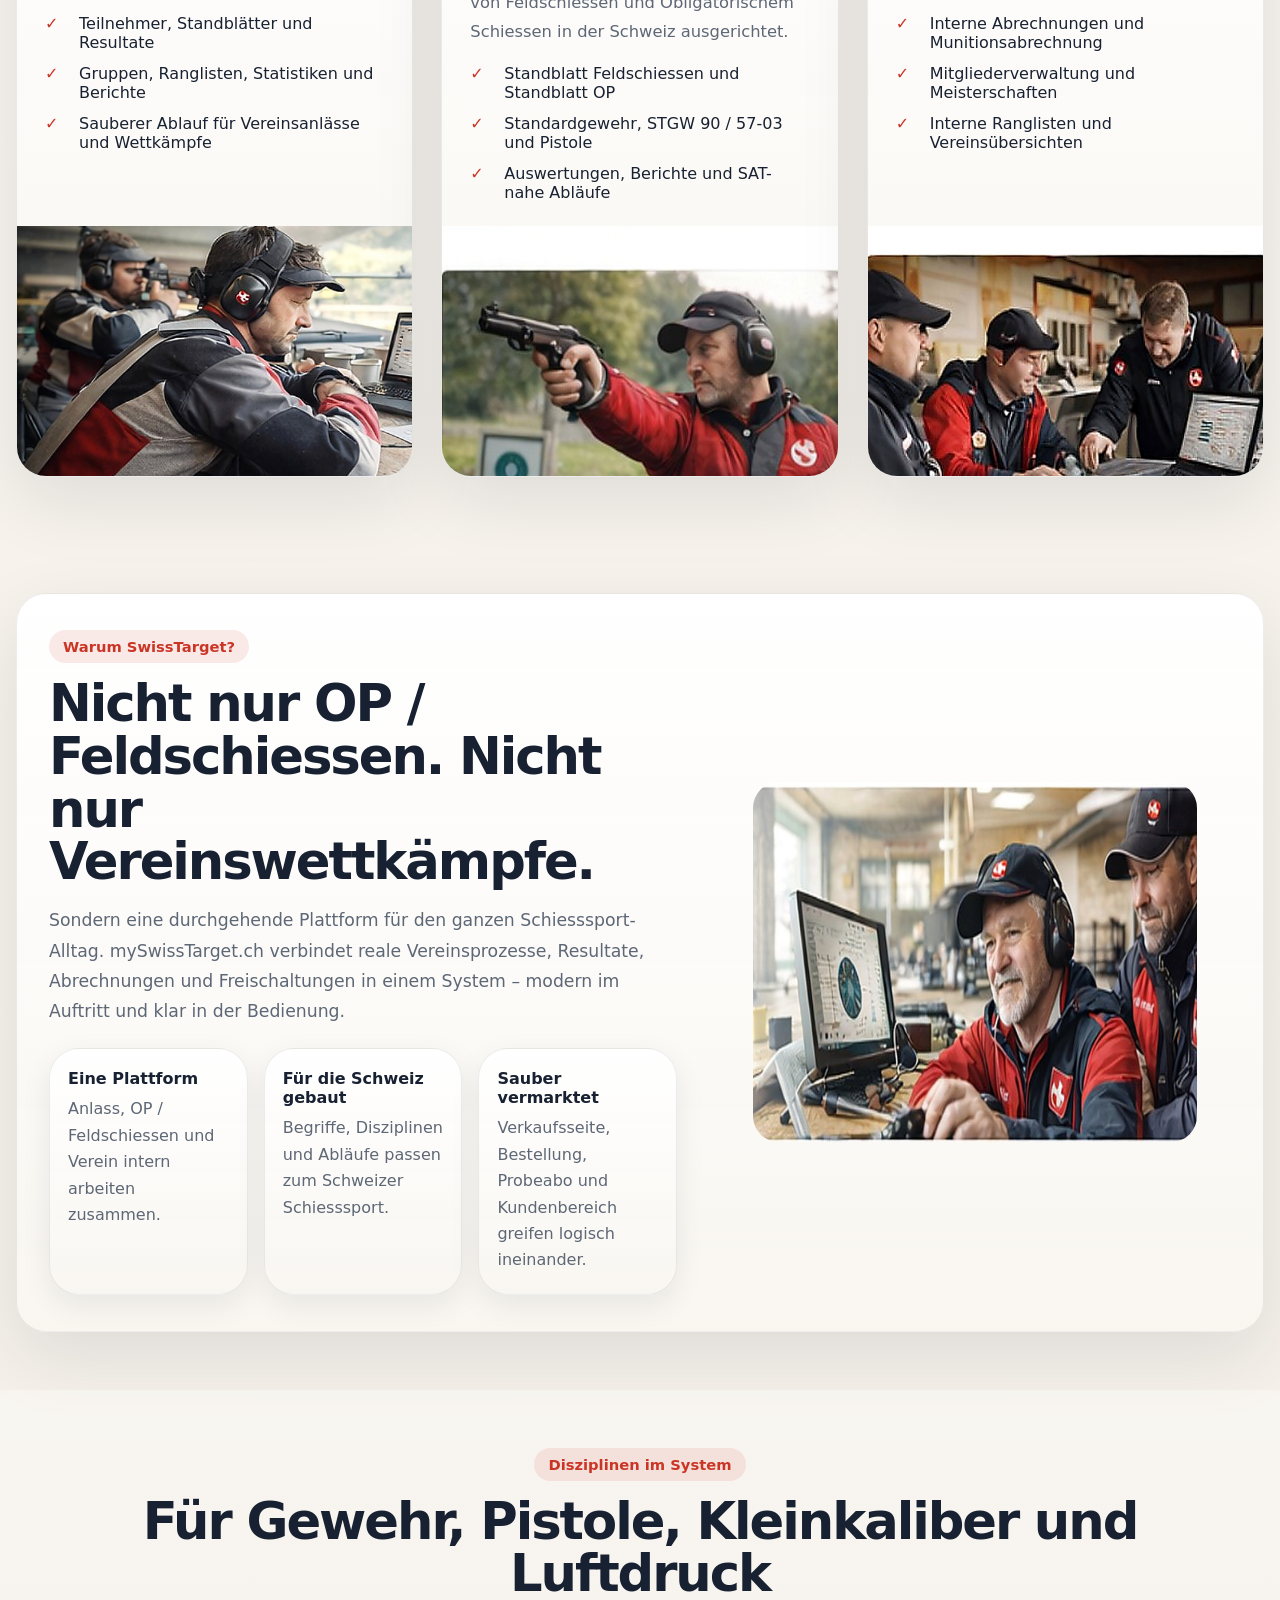
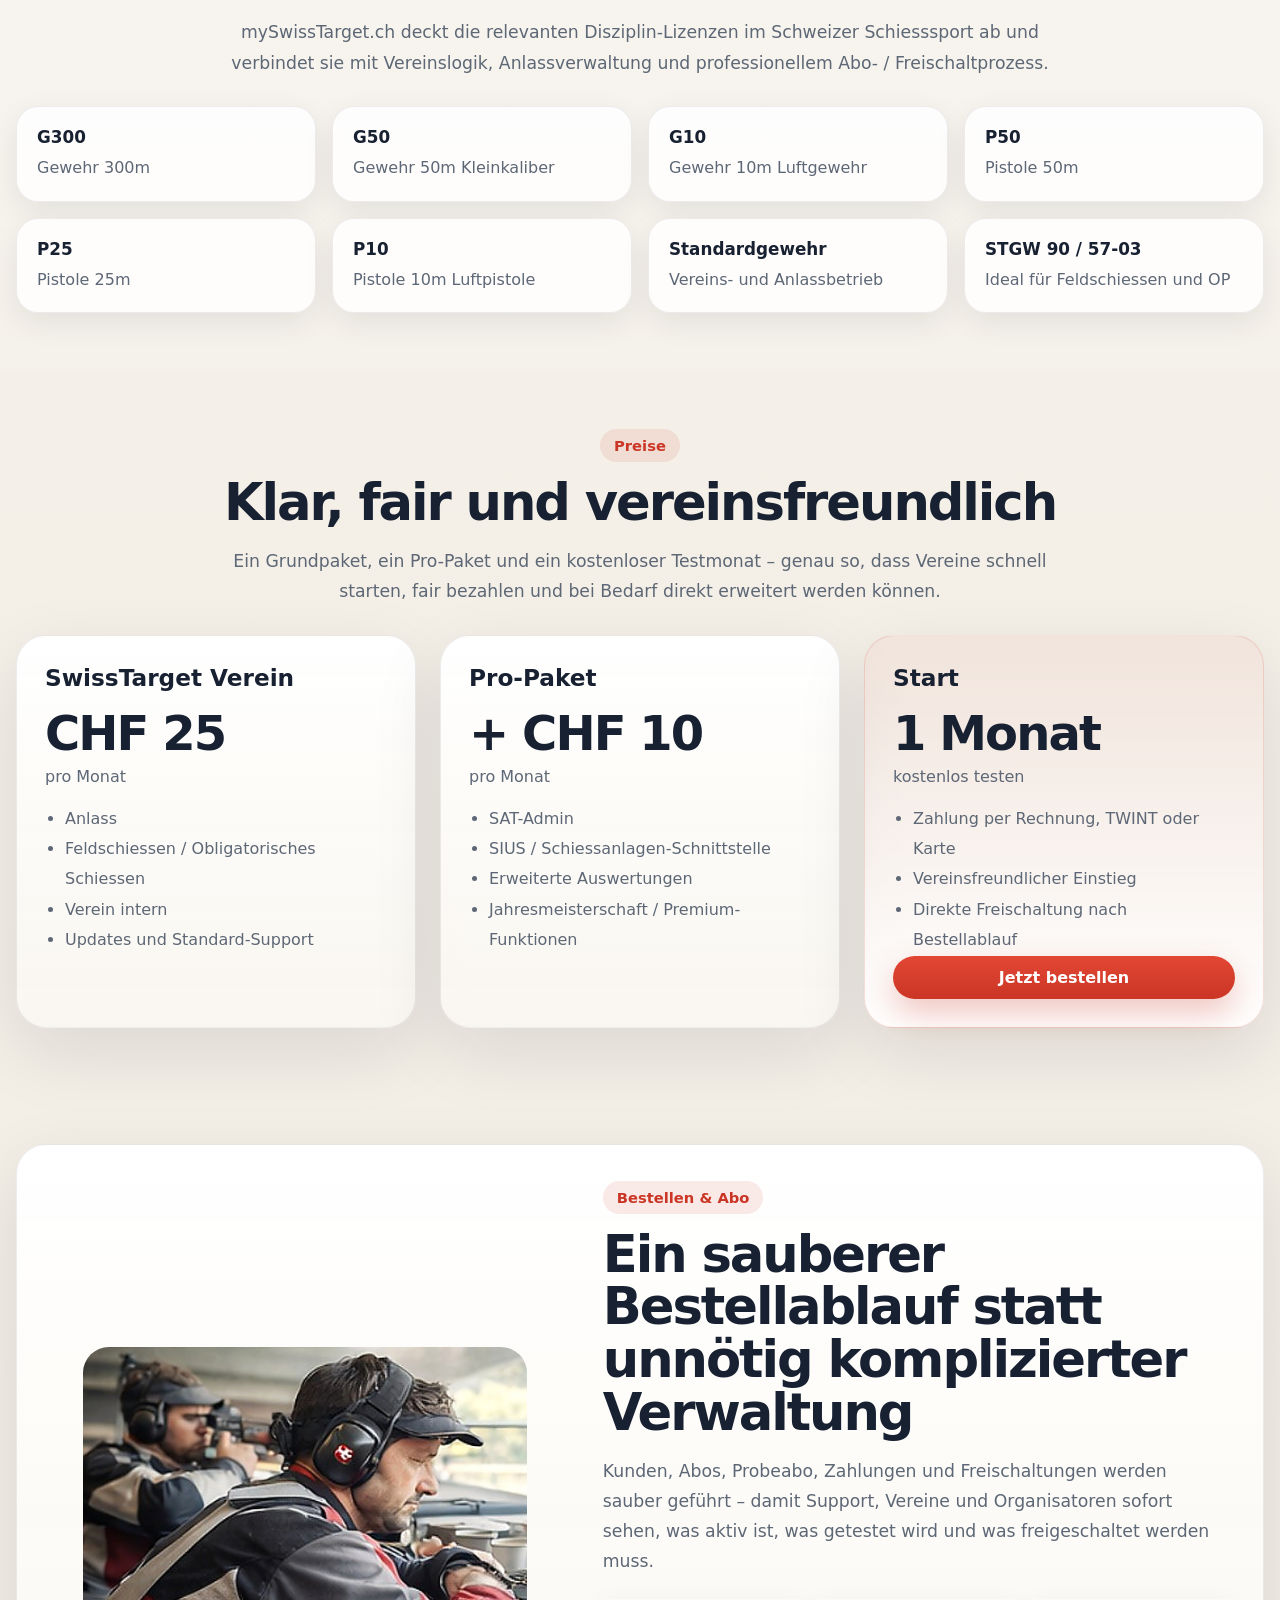
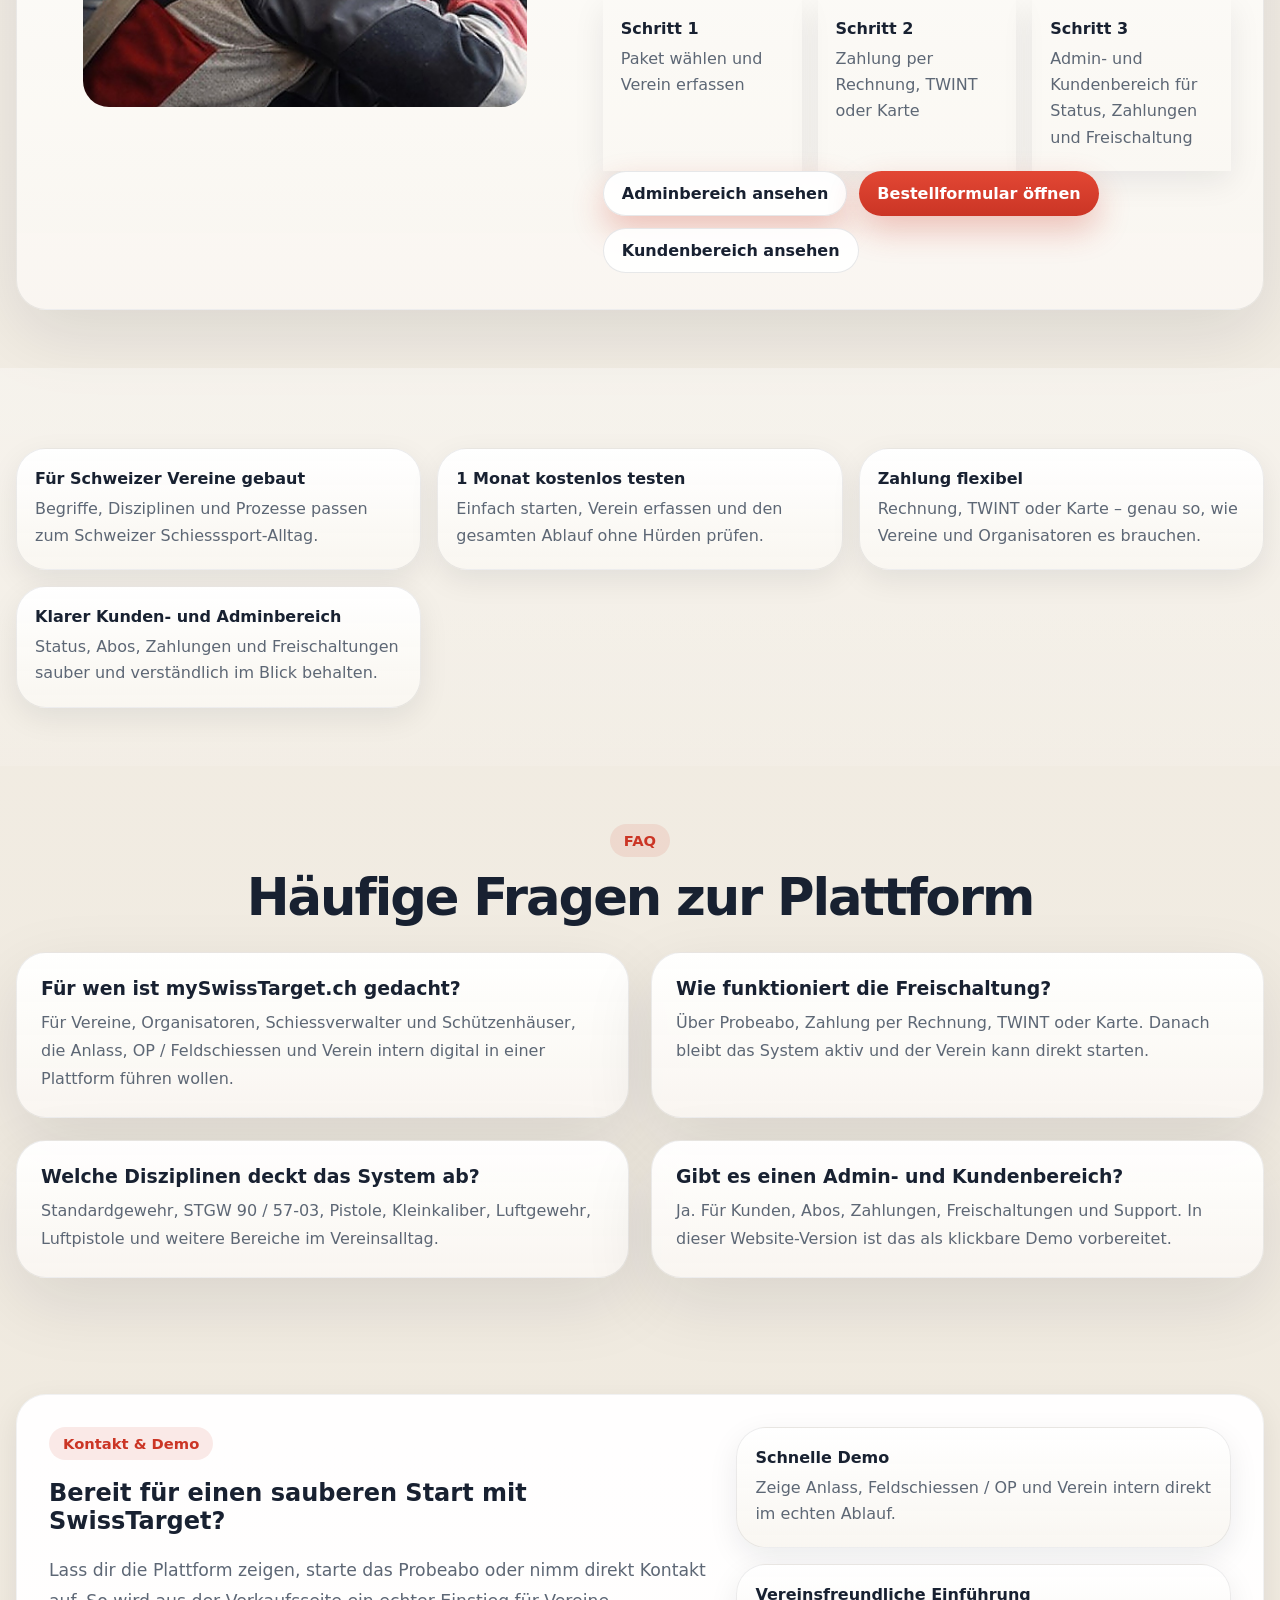
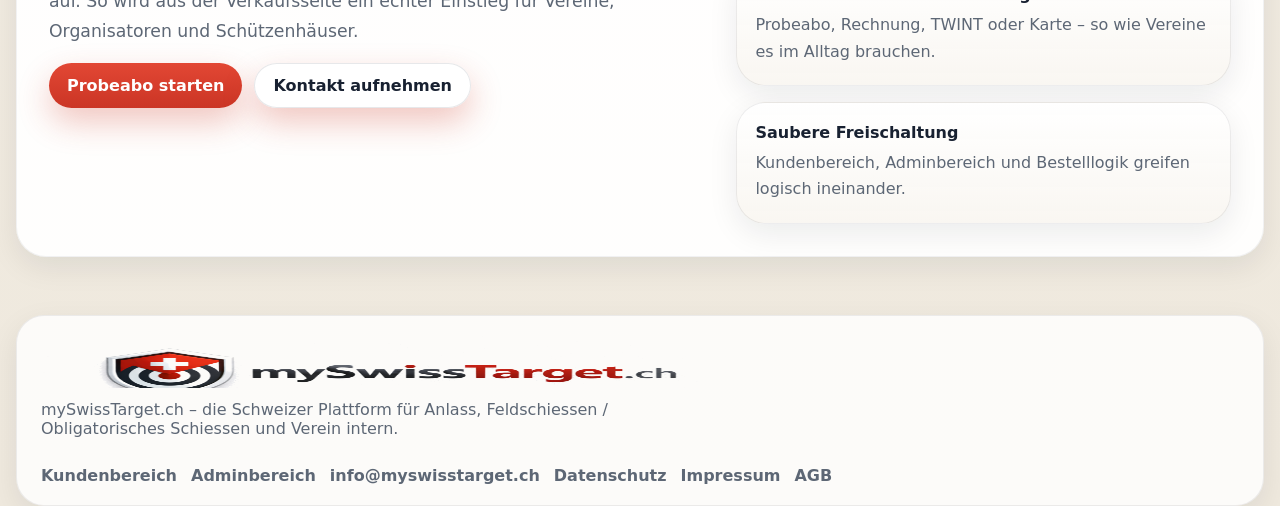
==== commit 9b11d67f: "Add files via upload" ====
--- a/public/index.html
+++ b/public/index.html
@@ -9,19 +9,19 @@
   <link rel="icon" type="image/png" href="assets/favicon.png">
   <link rel="stylesheet" href="styles.css">
 </head>
-<body>
+<body data-page="homepage">
   <header class="site-header">
     <nav class="navbar container-wide">
-      <a class="brand" href="#top">
+      <a class="brand" href="#top" aria-label="mySwissTarget.ch Startseite">
         <img class="brand-logo" src="assets/logo-full.png" alt="mySwissTarget.ch">
       </a>
       <div class="nav-links">
-        <a class="nav-link" href="#module">Module</a>
-        <a class="nav-link" href="#disziplinen">Disziplinen</a>
-        <a class="nav-link" href="#vergleich">Warum SwissTarget?</a>
-        <a class="nav-link" href="#preise">Preise</a>
-        <a class="nav-link" href="#admin-abo">Bestellen &amp; Abo</a>
-        <a class="nav-link nav-link-accent" href="bestellung.html">Bestellen</a>
+        <a class="nav-link" id="nav-modules" href="#module">Module</a>
+        <a class="nav-link" id="nav-disciplines" href="#disziplinen">Disziplinen</a>
+        <a class="nav-link" id="nav-why" href="#vergleich">Warum SwissTarget?</a>
+        <a class="nav-link" id="nav-prices" href="#preise">Preise</a>
+        <a class="nav-link nav-link-accent" id="nav-order" href="bestellung.html">Bestellen</a>
+        <a class="nav-link" id="nav-faq" href="#faq">FAQ</a>
         <a class="btn btn-nav app-link" href="https://app.myswisstarget.ch" target="_blank" rel="noopener noreferrer">Zur App</a>
       </div>
     </nav>
@@ -29,26 +29,17 @@
 
   <main id="top">
     <section class="hero-section">
-      <div class="hero-media"></div>
+      <div class="hero-media" id="hero-media"></div>
       <div class="hero-overlay container-wide">
         <div class="hero-copy">
-          <span class="eyebrow">Die Plattform für den Schweizer Schiesssport</span>
-          <h1>Die moderne Schweizer Plattform für Schiessverwaltung.</h1>
-          <p>
-            mySwissTarget.ch verbindet <strong>Anlass</strong>, <strong>Feldschiessen / Obligatorisches Schiessen</strong>
-            und <strong>Verein intern</strong> in einem System – für Vereine, Schiessverwalter,
-            Organisatoren und den digitalen Alltag im Schweizer Schiesssport.
-          </p>
+          <span class="eyebrow" id="hero-eyebrow">Die Plattform für den Schweizer Schiesssport</span>
+          <h1 id="hero-title">Die moderne Schweizer Plattform für Schiessverwaltung.</h1>
+          <p id="hero-lead">mySwissTarget.ch verbindet <strong>Anlass</strong>, <strong>Feldschiessen / Obligatorisches Schiessen</strong> und <strong>Verein intern</strong> in einem System – für Vereine, Schiessverwalter, Organisatoren und den digitalen Alltag im Schweizer Schiesssport.</p>
           <div class="hero-actions">
-            <a class="btn" href="bestellung.html">Probeabo starten</a>
-            <a class="btn btn-light" href="#module">Module ansehen</a>
-          </div>
-          <div class="hero-stats">
-            <div class="hero-stat"><strong>1 Login</strong><span>für Bestellung, Kundenbereich und App</span></div>
-            <div class="hero-stat"><strong>3 Module</strong><span>Anlass, Feldschiessen / OP, Verein intern</span></div>
-            <div class="hero-stat"><strong>6 Lizenzen</strong><span>G300, G50, G10, P50, P25, P10</span></div>
-            <div class="hero-stat"><strong>Schweiz-Fokus</strong><span>für Vereine, Schützenhäuser und Organisatoren</span></div>
-          </div>
+            <a class="btn" id="hero-primary" href="bestellung.html">Probeabo starten</a>
+            <a class="btn btn-light" id="hero-secondary" href="#module">Module ansehen</a>
+          </div>
+          <div class="hero-stats" id="hero-stats"></div>
         </div>
       </div>
     </section>
@@ -56,56 +47,11 @@
     <section class="section section-tight" id="module">
       <div class="container-wide">
         <div class="section-headline center-text">
-          <span class="eyebrow">Die 3 Module im Zentrum</span>
-          <h2>Genau die drei Bereiche, die eure App im Alltag stark machen</h2>
-          <p class="lead max-copy">
-            Keine Einzellösung für nur einen Teilbereich. mySwissTarget.ch bündelt den Schiesssport-Alltag in einer Plattform – von der Anmeldung bis zur Meisterschaft, von Feldschiessen und OP bis zu internen Abrechnungen und Mitgliederverwaltung.
-          </p>
-        </div>
-
-        <div class="module-grid module-grid-showcase">
-          <article class="module-card showcase-card">
-            <div class="card-body">
-              <div class="module-label">Modul 1</div>
-              <h3>Anlass</h3>
-              <p>Für Schiessanlässe von der Anmeldung bis zur Abrechnung – mit Resultaterfassung, Gruppen, Ranglisten, Berichten und klarer Auswertung in einem Ablauf.</p>
-              <div class="check-list compact-list">
-                <div class="check-item"><span class="check-icon">✓</span><span>Teilnehmer, Standblätter und Resultate</span></div>
-                <div class="check-item"><span class="check-icon">✓</span><span>Gruppen, Ranglisten, Statistiken und Berichte</span></div>
-                <div class="check-item"><span class="check-icon">✓</span><span>Sauberer Ablauf für Vereinsanlässe und Wettkämpfe</span></div>
-              </div>
-            </div>
-            <img class="card-image showcase-image" src="assets/module_anlass_clean.jpg" alt="Schütze mit Laptop und Resultatübersicht im Schützenhaus">
-          </article>
-
-          <article class="module-card showcase-card">
-            <div class="card-body">
-              <div class="module-label">Modul 2</div>
-              <h3>Feldschiessen /<br>Obligatorisches Schiessen</h3>
-              <p>Für den laufenden Betrieb am Schiesstag – direkt, verständlich und auf die Praxis von Feldschiessen und Obligatorischem Schiessen in der Schweiz ausgerichtet.</p>
-              <div class="check-list compact-list">
-                <div class="check-item"><span class="check-icon">✓</span><span>Standblatt Feldschiessen und Standblatt OP</span></div>
-                <div class="check-item"><span class="check-icon">✓</span><span>Standardgewehr, STGW 90 / 57-03 und Pistole</span></div>
-                <div class="check-item"><span class="check-icon">✓</span><span>Auswertungen, Berichte und SAT-nahe Abläufe</span></div>
-              </div>
-            </div>
-            <img class="card-image showcase-image" src="assets/module_feld_clean.jpg" alt="Pistolenschütze im Schweizer Schiesssport">
-          </article>
-
-          <article class="module-card showcase-card">
-            <div class="card-body">
-              <div class="module-label">Modul 3</div>
-              <h3>Verein intern</h3>
-              <p>Alles, was ein Verein intern braucht – Mitglieder, Meisterschaften, Abrechnungen, Munitionsabrechnung, Statistiken und ein sauber geführter digitaler Vereinsalltag.</p>
-              <div class="check-list compact-list">
-                <div class="check-item"><span class="check-icon">✓</span><span>Interne Abrechnungen und Munitionsabrechnung</span></div>
-                <div class="check-item"><span class="check-icon">✓</span><span>Mitgliederverwaltung und Meisterschaften</span></div>
-                <div class="check-item"><span class="check-icon">✓</span><span>Interne Ranglisten und Vereinsübersichten</span></div>
-              </div>
-            </div>
-            <img class="card-image showcase-image" src="assets/module_verein_clean.jpg" alt="Vereinsmitglieder mit Laptop und Resultatlisten">
-          </article>
-        </div>
+          <span class="eyebrow" id="modules-eyebrow">Die 3 Module im Zentrum</span>
+          <h2 id="modules-title">Genau die drei Bereiche, die eure App im Alltag stark machen</h2>
+          <p class="lead max-copy" id="modules-lead">Keine Einzellösung für nur einen Teilbereich. mySwissTarget.ch bündelt den Schiesssport-Alltag in einer Plattform – von der Anmeldung bis zur Meisterschaft, von Feldschiessen und OP bis zu internen Abrechnungen und Mitgliederverwaltung.</p>
+        </div>
+        <div class="module-grid module-grid-showcase" id="module-grid"></div>
       </div>
     </section>
 
@@ -113,19 +59,13 @@
       <div class="container-wide">
         <div class="promo-band">
           <div class="promo-copy">
-            <span class="eyebrow">Warum SwissTarget?</span>
-            <h2>Nicht nur OP / Feldschiessen. Nicht nur Vereinswettkämpfe.</h2>
-            <p class="lead">
-              Sondern eine durchgehende Plattform für den ganzen Schiesssport-Alltag. mySwissTarget.ch verbindet reale Vereinsprozesse, Resultate, Abrechnungen und Freischaltungen in einem System – modern im Auftritt und klar in der Bedienung.
-            </p>
-            <div class="compare-grid">
-              <div class="compare-point"><strong>Eine Plattform</strong><span>Anlass, OP / Feldschiessen und Verein intern arbeiten zusammen.</span></div>
-              <div class="compare-point"><strong>Für die Schweiz gebaut</strong><span>Begriffe, Disziplinen und Abläufe passen zum Schweizer Schiesssport.</span></div>
-              <div class="compare-point"><strong>Sauber vermarktet</strong><span>Verkaufsseite, Bestellung, Probeabo und Kundenbereich greifen logisch ineinander.</span></div>
-            </div>
+            <span class="eyebrow" id="why-eyebrow">Warum SwissTarget?</span>
+            <h2 id="why-title">Nicht nur OP / Feldschiessen. Nicht nur Vereinswettkämpfe.</h2>
+            <p class="lead" id="why-lead">Sondern eine durchgehende Plattform für den ganzen Schiesssport-Alltag. mySwissTarget.ch verbindet reale Vereinsprozesse, Resultate, Abrechnungen und Freischaltungen in einem System – modern im Auftritt und klar in der Bedienung.</p>
+            <div class="compare-grid" id="compare-grid"></div>
           </div>
           <figure class="promo-visual">
-            <img src="assets/section_platform_clean.jpg" alt="Schweizer Schiesssport mit Resultatübersicht und Vereinsarbeit">
+            <img id="why-image" src="assets/section_platform_clean.jpg" alt="Schweizer Schiesssport mit Resultatübersicht und Vereinsarbeit">
           </figure>
         </div>
       </div>
@@ -134,118 +74,125 @@
     <section class="section section-soft" id="disziplinen">
       <div class="container-wide">
         <div class="section-headline center-text">
-          <span class="eyebrow">Disziplinen im System</span>
-          <h2>Für Gewehr, Pistole, Kleinkaliber und Luftdruck</h2>
-          <p class="lead max-copy">
-            mySwissTarget.ch deckt die relevanten Disziplin-Lizenzen im Schweizer Schiesssport ab und verbindet sie mit Vereinslogik, Anlassverwaltung und professionellem Abo- / Freischaltprozess.
-          </p>
-        </div>
-        <div class="discipline-grid">
-          <div class="discipline-card"><strong>G300</strong><span>Gewehr 300m</span></div>
-          <div class="discipline-card"><strong>G50</strong><span>Gewehr 50m Kleinkaliber</span></div>
-          <div class="discipline-card"><strong>G10</strong><span>Gewehr 10m Luftgewehr</span></div>
-          <div class="discipline-card"><strong>P50</strong><span>Pistole 50m</span></div>
-          <div class="discipline-card"><strong>P25</strong><span>Pistole 25m</span></div>
-          <div class="discipline-card"><strong>P10</strong><span>Pistole 10m Luftpistole</span></div>
-          <div class="discipline-card"><strong>Standardgewehr</strong><span>Vereins- und Anlassbetrieb</span></div>
-          <div class="discipline-card"><strong>STGW 90 / 57-03</strong><span>Ideal für Feldschiessen und OP</span></div>
-        </div>
+          <span class="eyebrow" id="disciplines-eyebrow">Disziplinen im System</span>
+          <h2 id="disciplines-title">Für Gewehr, Pistole, Kleinkaliber und Luftdruck</h2>
+          <p class="lead max-copy" id="disciplines-lead">mySwissTarget.ch deckt die relevanten Disziplin-Lizenzen im Schweizer Schiesssport ab und verbindet sie mit Vereinslogik, Anlassverwaltung und professionellem Abo- / Freischaltprozess.</p>
+        </div>
+        <div class="discipline-grid" id="discipline-grid"></div>
       </div>
     </section>
 
     <section class="section" id="preise">
       <div class="container-wide">
         <div class="section-headline center-text">
-          <span class="eyebrow">Preise</span>
-          <h2>Klar, fair und vereinsfreundlich</h2>
-          <p class="lead max-copy">
-            Ein Grundpaket, ein Pro-Paket und ein kostenloser Testmonat – genau so, dass Vereine schnell starten, fair bezahlen und bei Bedarf direkt erweitert werden können.
-          </p>
-        </div>
-        <div class="pricing-grid">
-          <article class="price-card">
-            <h3>SwissTarget Verein</h3>
-            <div class="price-value">CHF 25</div>
-            <div class="price-note">pro Monat</div>
-            <ul>
-              <li>Anlass</li>
-              <li>Feldschiessen / Obligatorisches Schiessen</li>
-              <li>Verein intern</li>
-              <li>Updates und Standard-Support</li>
-            </ul>
-          </article>
-          <article class="price-card">
-            <h3>Pro-Paket</h3>
-            <div class="price-value">+ CHF 10</div>
-            <div class="price-note">pro Monat</div>
-            <ul>
-              <li>SAT-Admin</li>
-              <li>SIUS / Schiessanlagen-Schnittstelle</li>
-              <li>Erweiterte Auswertungen</li>
-              <li>Jahresmeisterschaft / Premium-Funktionen</li>
-            </ul>
-          </article>
-          <article class="price-card featured-price">
-            <h3>Start</h3>
-            <div class="price-value">1 Monat</div>
-            <div class="price-note">kostenlos testen</div>
-            <ul>
-              <li>Zahlung per Rechnung, TWINT oder Karte</li>
-              <li>Vereinsfreundlicher Einstieg</li>
-              <li>Direkte Freischaltung nach Bestellablauf</li>
-            </ul>
-            <a class="btn btn-block" href="bestellung.html">Jetzt bestellen</a>
-          </article>
-        </div>
-      </div>
-    </section>
-
-    <section class="section section-soft" id="admin-abo">
+          <span class="eyebrow" id="prices-eyebrow">Preise</span>
+          <h2 id="prices-title">Klar, fair und vereinsfreundlich</h2>
+          <p class="lead max-copy" id="prices-lead">Ein Grundpaket, ein Pro-Paket und ein kostenloser Testmonat – genau so, dass Vereine schnell starten, fair bezahlen und bei Bedarf direkt erweitert werden können.</p>
+        </div>
+        <div class="pricing-grid" id="pricing-grid"></div>
+      </div>
+    </section>
+
+    <section class="section" id="admin-abo">
       <div class="container-wide">
         <div class="promo-band promo-band-reverse">
           <figure class="promo-visual">
-            <img src="assets/section_pricing_clean.jpg" alt="Schweizer Schiesssport im Schützenhaus mit Laptop und Auswertung">
+            <img id="order-image" src="assets/module_anlass_clean.jpg" alt="Bestellablauf und Vereinsverwaltung in mySwissTarget.ch">
           </figure>
           <div class="promo-copy">
-            <span class="eyebrow">Bestellen &amp; Abo</span>
-            <h2>Ein sauberer Bestellablauf statt unnötig komplizierter Verwaltung</h2>
-            <p class="lead">
-              Kunden, Abos, Probeabos, Zahlungen und Freischaltungen werden sauber geführt – damit Support, Vereine und Organisatoren sofort sehen, was aktiv ist, was getestet wird und was freigeschaltet werden muss.
-            </p>
-            <div class="check-list compact-list">
-              <div class="check-item"><span class="check-icon">✓</span><span>Probeabo starten, Paket wählen und Verein erfassen</span></div>
-              <div class="check-item"><span class="check-icon">✓</span><span>Zahlung per Rechnung, TWINT oder Karte</span></div>
-              <div class="check-item"><span class="check-icon">✓</span><span>Admin- und Kundenbereich für Status, Zahlungen und Freischaltung</span></div>
-            </div>
-            <div class="hero-actions">
-              <a class="secondary-btn" href="adminbereich.html">Adminbereich ansehen</a>
-              <a class="btn" href="bestellung.html">Bestellformular öffnen</a>
-            </div>
-          </div>
-        </div>
-      </div>
-    </section>
-
-    <section class="section faq-section">
-      <div class="container-wide narrow-container">
-        <div class="section-headline center-text">
-          <span class="eyebrow">FAQ</span>
-          <h2>Häufige Fragen zur Plattform</h2>
-        </div>
-        <div class="faq-grid">
-          <article class="faq-card"><h3>Für wen ist mySwissTarget.ch gedacht?</h3><p>Für Vereine, Organisatoren, Schiessverwalter und Schützenhäuser, die Anlass, OP / Feldschiessen und Verein intern digital in einer Plattform führen wollen.</p></article>
-          <article class="faq-card"><h3>Wie funktioniert die Freischaltung?</h3><p>Über Probeabo, Zahlung per Rechnung, TWINT oder Karte. Danach bleibt das System aktiv und der Verein kann direkt starten.</p></article>
-          <article class="faq-card"><h3>Welche Disziplinen deckt das System ab?</h3><p>Standardgewehr, STGW 90 / 57-03, Pistole, Kleinkaliber, Luftgewehr, Luftpistole und weitere Bereiche im Vereinsalltag.</p></article>
-          <article class="faq-card"><h3>Gibt es einen Admin- und Kundenbereich?</h3><p>Ja. Für Kunden, Abos, Zahlungen, Freischaltungen und Support. In dieser Website-Version ist er als klickbare Demo vorbereitet.</p></article>
-        </div>
-      </div>
-    </section>
+            <span class="eyebrow" id="order-eyebrow">Bestellen &amp; Abo</span>
+            <h2 id="order-title">Ein sauberer Bestellablauf statt unnötig komplizierter Verwaltung</h2>
+            <p class="lead" id="order-lead">Kunden, Abos, Probeabo, Zahlungen und Freischaltungen werden sauber geführt – damit Support, Vereine und Organisatoren sofort sehen, was aktiv ist, was getestet wird und was freigeschaltet werden muss.</p>
+            <div class="step-grid" id="order-steps"></div>
+            <div class="hero-actions compact-actions">
+              <a class="btn btn-light" href="adminbereich.html" id="admin-link">Adminbereich ansehen</a>
+              <a class="btn" href="bestellung.html" id="order-link">Bestellformular öffnen</a>
+              <a class="secondary-btn" href="kundenbereich.html" id="customer-link">Kundenbereich ansehen</a>
+            </div>
+          </div>
+        </div>
+      </div>
+    </section>
+
+    <section class="section section-soft" id="trust">
+      <div class="container-wide">
+        <div class="trust-grid">
+          <div class="trust-card">
+            <strong>Für Schweizer Vereine gebaut</strong>
+            <span>Begriffe, Disziplinen und Prozesse passen zum Schweizer Schiesssport-Alltag.</span>
+          </div>
+          <div class="trust-card">
+            <strong>1 Monat kostenlos testen</strong>
+            <span>Einfach starten, Verein erfassen und den gesamten Ablauf ohne Hürden prüfen.</span>
+          </div>
+          <div class="trust-card">
+            <strong>Zahlung flexibel</strong>
+            <span>Rechnung, TWINT oder Karte – genau so, wie Vereine und Organisatoren es brauchen.</span>
+          </div>
+          <div class="trust-card">
+            <strong>Klarer Kunden- und Adminbereich</strong>
+            <span>Status, Abos, Zahlungen und Freischaltungen sauber und verständlich im Blick behalten.</span>
+          </div>
+        </div>
+      </div>
+    </section>
+
+    <section class="section" id="faq">
+      <div class="container-wide">
+        <div class="section-headline center-text">
+          <span class="eyebrow" id="faq-eyebrow">FAQ</span>
+          <h2 id="faq-title">Häufige Fragen zur Plattform</h2>
+        </div>
+        <div class="faq-grid" id="faq-grid"></div>
+      </div>
+    </section>
+
+    <section class="section" id="kontakt">
+      <div class="container-wide">
+        <div class="contact-band">
+          <div class="contact-copy">
+            <span class="eyebrow" id="contact-eyebrow">Kontakt & Demo</span>
+            <h2 id="contact-title">Bereit für einen sauberen Start mit SwissTarget?</h2>
+            <p class="lead" id="contact-lead">Lass dir die Plattform zeigen, starte das Probeabo oder nimm direkt Kontakt auf. So wird aus der Verkaufsseite ein echter Einstieg für Vereine, Organisatoren und Schützenhäuser.</p>
+            <div class="hero-actions compact-actions">
+              <a class="btn" id="contact-primary" href="bestellung.html">Probeabo starten</a>
+              <a class="btn btn-light" id="contact-secondary" href="mailto:info@myswisstarget.ch">Kontakt aufnehmen</a>
+            </div>
+          </div>
+          <div class="contact-meta">
+            <div class="trust-card">
+              <strong id="contact-box-1-title">Schnelle Demo</strong>
+              <span id="contact-box-1-text">Zeige Anlass, Feldschiessen / OP und Verein intern direkt im echten Ablauf.</span>
+            </div>
+            <div class="trust-card">
+              <strong id="contact-box-2-title">Vereinsfreundliche Einführung</strong>
+              <span id="contact-box-2-text">Probeabo, Rechnung, TWINT oder Karte – so wie Vereine es im Alltag brauchen.</span>
+            </div>
+            <div class="trust-card">
+              <strong id="contact-box-3-title">Saubere Freischaltung</strong>
+              <span id="contact-box-3-text">Kundenbereich, Adminbereich und Bestelllogik greifen logisch ineinander.</span>
+            </div>
+          </div>
+        </div>
+      </div>
+    </section>
+
   </main>
 
   <footer class="site-footer">
-    <div class="container-wide footer-inner">
-      <img class="footer-logo" src="assets/logo-full.png" alt="mySwissTarget.ch Logo">
-      <p>mySwissTarget.ch – die Schweizer Plattform für Anlass, Feldschiessen / Obligatorisches Schiessen und Verein intern.</p>
+    <div class="container-wide footer-inner footer-inner-rich">
+      <div class="footer-branding">
+        <img class="footer-logo" src="assets/logo-full.png" alt="mySwissTarget.ch Logo">
+        <p id="footer-tagline">mySwissTarget.ch – die Schweizer Plattform für Anlass, Feldschiessen / Obligatorisches Schiessen und Verein intern.</p>
+      </div>
+      <div class="footer-links">
+        <a href="kundenbereich.html">Kundenbereich</a>
+        <a href="adminbereich.html">Adminbereich</a>
+        <a href="mailto:info@myswisstarget.ch" id="footer-mail">info@myswisstarget.ch</a>
+        <a href="#">Datenschutz</a>
+        <a href="#">Impressum</a>
+        <a href="#">AGB</a>
+      </div>
     </div>
   </footer>
 
--- a/public/styles.css
+++ b/public/styles.css
@@ -9,6 +9,7 @@
   --muted: #5d6775;
   --red: #cb3525;
   --red-dark: #a92618;
+  --green: #6f8f80;
   --shadow: 0 24px 70px rgba(19, 24, 37, 0.10);
   --shadow-soft: 0 10px 30px rgba(19, 24, 37, 0.08);
   --radius: 30px;
@@ -24,11 +25,16 @@
 }
 a { color: inherit; text-decoration: none; }
 img { display: block; max-width: 100%; }
+button, input, textarea { font: inherit; }
+button { cursor: pointer; }
+textarea { resize: vertical; }
 
 .container-wide { width: min(1380px, calc(100% - 32px)); margin: 0 auto; }
-.narrow-container { width: min(1040px, calc(100% - 32px)); }
+.container { width: min(1180px, calc(100% - 32px)); margin: 0 auto; }
+.page-shell { display: grid; grid-template-columns: minmax(0, 1.1fr) minmax(280px, .9fr); gap: 30px; align-items: center; }
 .max-copy { max-width: 860px; margin-inline: auto; }
 .center-text { text-align: center; }
+.full { grid-column: 1 / -1; }
 
 .site-header {
   position: sticky;
@@ -36,6 +42,7 @@
   z-index: 40;
   padding-top: 14px;
 }
+.page-header-solid { margin-bottom: 8px; }
 .navbar {
   display: flex;
   justify-content: space-between;
@@ -68,7 +75,9 @@
 .nav-link,
 .btn,
 .btn-light,
-.secondary-btn {
+.secondary-btn,
+.cms-nav-btn,
+.file-btn {
   display: inline-flex;
   align-items: center;
   justify-content: center;
@@ -77,6 +86,7 @@
   border-radius: 999px;
   font-weight: 800;
   transition: transform .18s ease, box-shadow .18s ease, border-color .18s ease;
+  border: none;
 }
 .nav-link {
   background: rgba(255,255,255,0.74);
@@ -93,15 +103,44 @@
   background: linear-gradient(180deg, #e24734 0%, var(--red) 100%);
   box-shadow: 0 14px 32px rgba(203,53,37,0.28);
 }
+.btn:hover, .btn-light:hover, .secondary-btn:hover, .nav-link:hover, .cms-nav-btn:hover { transform: translateY(-1px); }
 .btn-nav { padding-inline: 20px; }
 .btn-light,
-.secondary-btn {
+.secondary-btn,
+.file-btn,
+.cms-nav-btn {
   background: rgba(255,255,255,0.92);
   border: 1px solid var(--line);
   color: var(--text);
 }
-.nav-link:hover, .btn:hover, .btn-light:hover, .secondary-btn:hover { transform: translateY(-1px); }
+.danger-btn {
+  border-color: rgba(203,53,37,0.20);
+  color: var(--red);
+  background: #fff5f2;
+}
 .btn-block { width: 100%; }
+
+.eyebrow {
+  display: inline-flex;
+  padding: 8px 14px;
+  border-radius: 999px;
+  background: rgba(203,53,37,0.10);
+  color: var(--red);
+  font-size: .92rem;
+  font-weight: 900;
+}
+.lead { color: var(--muted); line-height: 1.75; font-size: 1.08rem; }
+.back-link { display: inline-flex; margin-bottom: 14px; color: var(--muted); font-weight: 700; }
+.feature-pills, .hero-actions, .actions, .compact-actions { display: flex; flex-wrap: wrap; gap: 12px; }
+.pill {
+  display: inline-flex;
+  padding: 10px 14px;
+  border-radius: 999px;
+  background: rgba(255,255,255,0.88);
+  border: 1px solid var(--line);
+  box-shadow: var(--shadow-soft);
+  font-weight: 700;
+}
 
 .hero-section {
   position: relative;
@@ -118,7 +157,7 @@
   position: absolute;
   inset: 0;
   background:
-    linear-gradient(90deg, rgba(17,23,34,0.58) 0%, rgba(17,23,34,0.30) 32%, rgba(17,23,34,0.08) 60%, rgba(17,23,34,0.12) 100%),
+    linear-gradient(90deg, rgba(17,23,34,0.60) 0%, rgba(17,23,34,0.34) 35%, rgba(17,23,34,0.10) 60%, rgba(17,23,34,0.14) 100%),
     linear-gradient(180deg, rgba(245,241,234,0.08) 0%, rgba(245,241,234,0.00) 60%, rgba(245,241,234,0.10) 100%);
 }
 .hero-overlay {
@@ -138,25 +177,15 @@
   box-shadow: 0 32px 86px rgba(20, 27, 39, 0.18);
   margin-left: clamp(20px, 5vw, 58px);
 }
-.eyebrow {
-  display: inline-flex;
-  padding: 8px 14px;
-  border-radius: 999px;
-  background: rgba(203,53,37,0.10);
-  color: var(--red);
-  font-size: .92rem;
-  font-weight: 900;
-}
-.hero-copy h1, .section-headline h2, .promo-copy h2 {
+.hero-copy h1, .section-headline h2, .promo-copy h2, .page-shell h1 {
   margin: 14px 0 0;
   font-weight: 900;
   letter-spacing: -0.04em;
   line-height: 1.03;
 }
-.hero-copy h1 { font-size: clamp(3rem, 6vw, 5.25rem); }
+.hero-copy h1, .page-shell h1 { font-size: clamp(3rem, 6vw, 5.25rem); }
 .section-headline h2, .promo-copy h2 { font-size: clamp(2rem, 4vw, 3.4rem); }
-.hero-copy p, .lead, .promo-copy p { color: var(--muted); line-height: 1.75; font-size: 1.08rem; }
-.hero-actions { display: flex; flex-wrap: wrap; gap: 12px; margin-top: 24px; }
+.hero-copy p, .promo-copy p { color: var(--muted); line-height: 1.75; font-size: 1.08rem; }
 .hero-stats {
   display: grid;
   grid-template-columns: repeat(4, minmax(0, 1fr));
@@ -177,24 +206,15 @@
 .section-tight { padding-top: 44px; }
 .section-soft { background: linear-gradient(180deg, rgba(255,255,255,0.34), rgba(255,255,255,0.12)); }
 .section-headline { margin-bottom: 28px; }
-.lead { max-width: 860px; }
-
-.module-grid {
-  display: grid;
-  grid-template-columns: repeat(3, minmax(0, 1fr));
-  gap: 28px;
-}
-.module-card, .price-card, .faq-card, .compare-point, .promo-band {
+
+.module-grid { display: grid; grid-template-columns: repeat(3, minmax(0, 1fr)); gap: 28px; }
+.module-card, .price-card, .faq-card, .compare-point, .promo-band, .trust-card, .summary-box, .page-panel, .order-form-card, .customer-order-card, .cms-sidebar-card, .cms-panel, .demo-stat, .admin-shell-hero .page-panel {
   background: linear-gradient(180deg, rgba(255,255,255,0.97), rgba(249,246,241,0.95));
   border: 1px solid rgba(27,36,48,0.08);
   border-radius: var(--radius);
   box-shadow: var(--shadow);
 }
-.showcase-card {
-  overflow: hidden;
-  display: flex;
-  flex-direction: column;
-}
+.showcase-card { overflow: hidden; display: flex; flex-direction: column; }
 .card-body { padding: 28px 28px 24px; }
 .module-label {
   display: inline-flex;
@@ -237,9 +257,7 @@
   padding: 26px;
   align-items: center;
 }
-.promo-band-reverse {
-  grid-template-columns: minmax(360px, .9fr) minmax(0, 1.1fr);
-}
+.promo-band-reverse { grid-template-columns: minmax(360px, .9fr) minmax(0, 1.1fr); }
 .promo-copy { padding: 10px 6px; }
 .promo-visual img {
   width: 100%;
@@ -248,24 +266,17 @@
   object-fit: cover;
   border-radius: 26px;
 }
-.compare-grid {
+.compare-grid, .step-grid, .trust-grid {
   display: grid;
   grid-template-columns: repeat(3, minmax(0,1fr));
   gap: 16px;
   margin-top: 22px;
 }
-.compare-point {
-  padding: 20px 18px;
-  box-shadow: var(--shadow-soft);
-}
-.compare-point strong { display: block; margin-bottom: 8px; }
-.compare-point span { color: var(--muted); line-height: 1.65; }
-
-.discipline-grid {
-  display: grid;
-  grid-template-columns: repeat(4, minmax(0,1fr));
-  gap: 16px;
-}
+.compare-point, .step-card, .trust-card { padding: 20px 18px; box-shadow: var(--shadow-soft); }
+.compare-point strong, .trust-card strong, .step-card strong { display: block; margin-bottom: 8px; }
+.compare-point span, .trust-card span, .step-card span { color: var(--muted); line-height: 1.65; }
+
+.discipline-grid { display: grid; grid-template-columns: repeat(4, minmax(0,1fr)); gap: 16px; }
 .discipline-card {
   padding: 20px;
   border-radius: 22px;
@@ -276,11 +287,7 @@
 .discipline-card strong { display: block; font-size: 1.05rem; margin-bottom: 8px; }
 .discipline-card span { color: var(--muted); line-height: 1.6; }
 
-.pricing-grid {
-  display: grid;
-  grid-template-columns: repeat(3, minmax(0,1fr));
-  gap: 24px;
-}
+.pricing-grid { display: grid; grid-template-columns: repeat(3, minmax(0,1fr)); gap: 24px; }
 .price-card { padding: 28px; }
 .price-card h3 { margin: 0; font-size: 1.45rem; }
 .price-value { margin-top: 14px; font-size: 3rem; font-weight: 900; letter-spacing: -0.04em; }
@@ -291,42 +298,135 @@
   border-color: rgba(203,53,37,0.15);
 }
 
-.faq-grid {
-  display: grid;
-  grid-template-columns: repeat(2, minmax(0,1fr));
-  gap: 22px;
-}
+.faq-grid { display: grid; grid-template-columns: repeat(2, minmax(0,1fr)); gap: 22px; }
 .faq-card { padding: 24px; }
 .faq-card h3 { margin: 0 0 10px; font-size: 1.18rem; }
 .faq-card p { margin: 0; color: var(--muted); line-height: 1.75; }
 
-.site-footer { padding: 0 0 44px; }
-.footer-inner {
-  display: flex;
-  gap: 18px;
-  align-items: center;
-  justify-content: space-between;
-  padding: 20px 24px;
-  border-radius: 28px;
-  background: rgba(255,255,255,0.82);
-  border: 1px solid rgba(27,36,48,0.08);
+.page-hero { padding: 30px 0 10px; }
+.page-panel { padding: 18px; }
+.page-panel img { width: 100%; border-radius: 24px; object-fit: cover; max-height: 380px; }
+.order-layout { display: grid; grid-template-columns: minmax(0, 1.15fr) minmax(320px, .85fr); gap: 26px; }
+.order-form-card, .order-summary-card { padding: 28px; }
+.order-form { display: grid; gap: 20px; }
+.form-section { display: grid; gap: 14px; }
+.form-section h3 { margin: 0; font-size: 1.15rem; }
+.field-grid { display: grid; gap: 16px; }
+.two-cols { grid-template-columns: repeat(2, minmax(0,1fr)); }
+label { display: grid; gap: 8px; }
+label span { font-weight: 700; }
+input[type="text"], input[type="email"], input[type="tel"], textarea {
+  width: 100%;
+  padding: 14px 16px;
+  border-radius: 18px;
+  border: 1px solid var(--line);
+  background: rgba(255,255,255,0.88);
+}
+.choice-grid { display: grid; grid-template-columns: repeat(2, minmax(0,1fr)); gap: 14px; }
+.payment-grid { grid-template-columns: repeat(3, minmax(0,1fr)); }
+.choice-card {
+  display: grid;
+  gap: 6px;
+  padding: 18px;
+  border-radius: 24px;
+  border: 1px solid var(--line);
+  background: rgba(255,255,255,0.88);
   box-shadow: var(--shadow-soft);
 }
+.choice-card input { position: absolute; opacity: 0; pointer-events: none; }
+.active-choice { border-color: rgba(203,53,37,0.25); background: linear-gradient(180deg, rgba(203,53,37,0.05), rgba(255,255,255,0.95)); }
+.choice-card small { color: var(--muted); line-height: 1.6; }
+.checkbox-row {
+  display: grid;
+  grid-template-columns: 22px 1fr;
+  align-items: start;
+  gap: 12px;
+}
+.checkbox-row input { margin-top: 5px; }
+.form-actions { display: flex; gap: 12px; flex-wrap: wrap; }
+.form-hint { margin: 0; color: var(--muted); }
+.order-message { display: none; padding: 14px 16px; border-radius: 18px; font-weight: 700; }
+.order-message.success, .order-message.warning, .order-message.error { display: block; }
+.order-message.success { background: rgba(86, 154, 113, 0.12); color: #2d6942; }
+.order-message.warning { background: rgba(203,53,37,0.08); color: var(--red-dark); }
+.order-message.error { background: rgba(156, 49, 49, 0.10); color: #9c3131; }
+.summary-box { padding: 24px; }
+.sticky-summary { position: sticky; top: 102px; }
+.no-sticky { position: static; }
+.summary-box h3 { margin: 12px 0 18px; }
+.summary-line, .summary-total { display: flex; justify-content: space-between; gap: 18px; padding: 10px 0; border-bottom: 1px solid var(--line-soft); }
+.summary-total { margin-top: 10px; font-size: 1.2rem; font-weight: 800; }
+.summary-note { margin-top: 18px; color: var(--muted); }
+.compact-summary-list { margin-top: 16px; }
+
+.customer-order-grid { display: grid; grid-template-columns: repeat(2, minmax(0,1fr)); gap: 18px; }
+.customer-order-card { padding: 22px; }
+.customer-order-card h3 { margin: 0 0 8px; }
+.customer-order-meta { display: grid; gap: 8px; color: var(--muted); margin-top: 14px; }
+.status-pill {
+  display: inline-flex;
+  align-items: center;
+  padding: 7px 12px;
+  border-radius: 999px;
+  font-weight: 800;
+  font-size: .9rem;
+}
+.status-pill.active { background: rgba(86, 154, 113, 0.14); color: #2d6942; }
+.status-pill.trial { background: rgba(203,53,37,0.10); color: var(--red); }
+.status-pill.pending, .status-pill.paused { background: rgba(196, 152, 71, 0.14); color: #8a6215; }
+.status-pill.cancelled { background: rgba(80,89,101,0.14); color: #525d69; }
+
+.footer-inner { display: flex; gap: 18px; align-items: center; justify-content: space-between; padding: 20px 24px; border-radius: 28px; background: rgba(255,255,255,0.82); border: 1px solid rgba(27,36,48,0.08); box-shadow: var(--shadow-soft); }
+.footer-inner-rich { align-items: flex-start; }
+.footer-branding { display: grid; gap: 10px; max-width: 540px; }
 .footer-logo { height: 52px; width: auto; }
-.footer-inner p { margin: 0; color: var(--muted); text-align: right; }
-
-@media (max-width: 1200px) {
+.footer-branding p { margin: 0; color: var(--muted); }
+.footer-links { display: flex; flex-wrap: wrap; justify-content: flex-end; gap: 14px 18px; }
+.footer-links a { color: var(--muted); font-weight: 700; }
+
+.admin-cms-layout { display: grid; grid-template-columns: 290px minmax(0,1fr); gap: 24px; align-items: start; }
+.cms-sidebar { position: sticky; top: 104px; display: grid; gap: 18px; }
+.cms-nav-group { display: grid; gap: 10px; }
+.cms-nav-btn.active { background: linear-gradient(180deg, #e24734 0%, var(--red) 100%); color: #fff; border-color: transparent; }
+.cms-sidebar-card { padding: 18px; display: grid; gap: 12px; }
+.cms-sidebar-card strong { margin-bottom: 4px; }
+.cms-form { display: grid; gap: 18px; }
+.cms-panel { padding: 24px; display: none; }
+.cms-panel.active { display: block; }
+.panel-title-row { display: flex; align-items: center; justify-content: space-between; gap: 14px; margin-bottom: 18px; }
+.panel-title-row h2 { margin: 0; font-size: 1.6rem; }
+.admin-fields { gap: 14px; }
+.cms-repeater { display: grid; gap: 16px; margin-top: 18px; }
+.cms-repeater-item { padding: 18px; border-radius: 24px; background: rgba(255,255,255,0.84); border: 1px solid var(--line); box-shadow: var(--shadow-soft); display: grid; gap: 12px; }
+.cms-repeater-item h3 { margin: 0; font-size: 1.05rem; }
+hr { border: 0; border-top: 1px solid var(--line-soft); margin: 24px 0; }
+.demo-stat-grid { display: grid; grid-template-columns: repeat(4, minmax(0,1fr)); gap: 14px; }
+.demo-stat-grid.two-cols { grid-template-columns: repeat(2, minmax(0,1fr)); }
+.demo-stat { padding: 16px; border-radius: 22px; box-shadow: var(--shadow-soft); }
+.demo-stat strong { display: block; margin-bottom: 6px; }
+.demo-stat span { color: var(--muted); line-height: 1.6; }
+.file-btn { position: relative; overflow: hidden; }
+
+@media (max-width: 1240px) {
   .hero-stats,
   .module-grid,
   .pricing-grid,
   .compare-grid,
+  .step-grid,
   .discipline-grid,
-  .faq-grid { grid-template-columns: repeat(2, minmax(0,1fr)); }
+  .faq-grid,
+  .trust-grid,
+  .customer-order-grid,
+  .demo-stat-grid { grid-template-columns: repeat(2, minmax(0,1fr)); }
   .promo-band,
-  .promo-band-reverse { grid-template-columns: 1fr; }
-}
-
-@media (max-width: 840px) {
+  .promo-band-reverse,
+  .page-shell,
+  .order-layout,
+  .admin-cms-layout { grid-template-columns: 1fr; }
+  .cms-sidebar { position: static; }
+}
+
+@media (max-width: 860px) {
   .site-header { padding-top: 8px; }
   .navbar { border-radius: 28px; align-items: flex-start; }
   .brand-logo { height: 44px; }
@@ -334,14 +434,37 @@
   .hero-media { height: 760px; }
   .hero-overlay { align-items: flex-end; padding-bottom: 20px; }
   .hero-copy { width: calc(100% - 24px); margin-inline: auto; padding: 24px 22px; }
-  .hero-copy h1 { font-size: clamp(2.4rem, 10vw, 4rem); }
+  .hero-copy h1, .page-shell h1 { font-size: clamp(2.4rem, 10vw, 4rem); }
   .hero-stats,
   .module-grid,
   .pricing-grid,
   .compare-grid,
+  .step-grid,
   .discipline-grid,
-  .faq-grid { grid-template-columns: 1fr; }
+  .faq-grid,
+  .trust-grid,
+  .customer-order-grid,
+  .field-grid,
+  .choice-grid,
+  .payment-grid,
+  .demo-stat-grid { grid-template-columns: 1fr; }
   .showcase-image { height: 230px; }
-  .footer-inner { flex-direction: column; text-align: center; }
-  .footer-inner p { text-align: center; }
-}
+  .footer-inner, .footer-links { flex-direction: column; text-align: center; justify-content: center; }
+  .summary-box.sticky-summary { position: static; }
+}
+
+
+.hero-copy { max-width: 680px; }
+.hero-section { min-height: 820px; }
+.hero-overlay { align-items: center; }
+.module-card { overflow: hidden; }
+.contact-band { display:grid; grid-template-columns: 1.2fr 0.9fr; gap: 28px; background: var(--paper); border:1px solid var(--line-soft); border-radius: var(--radius); padding: 32px; box-shadow: var(--shadow-soft); }
+.contact-meta { display:grid; gap:16px; align-content:start; }
+.footer-inner-rich { gap: 28px; flex-wrap: wrap; }
+.footer-branding { display:flex; flex-direction:column; gap:12px; max-width:680px; }
+.footer-links { display:flex; gap:14px; flex-wrap:wrap; align-items:center; justify-content:flex-end; }
+.trust-card strong { display:block; margin-bottom:8px; }
+@media (max-width: 960px) {
+  .contact-band { grid-template-columns: 1fr; }
+  .hero-section { min-height: 720px; }
+}
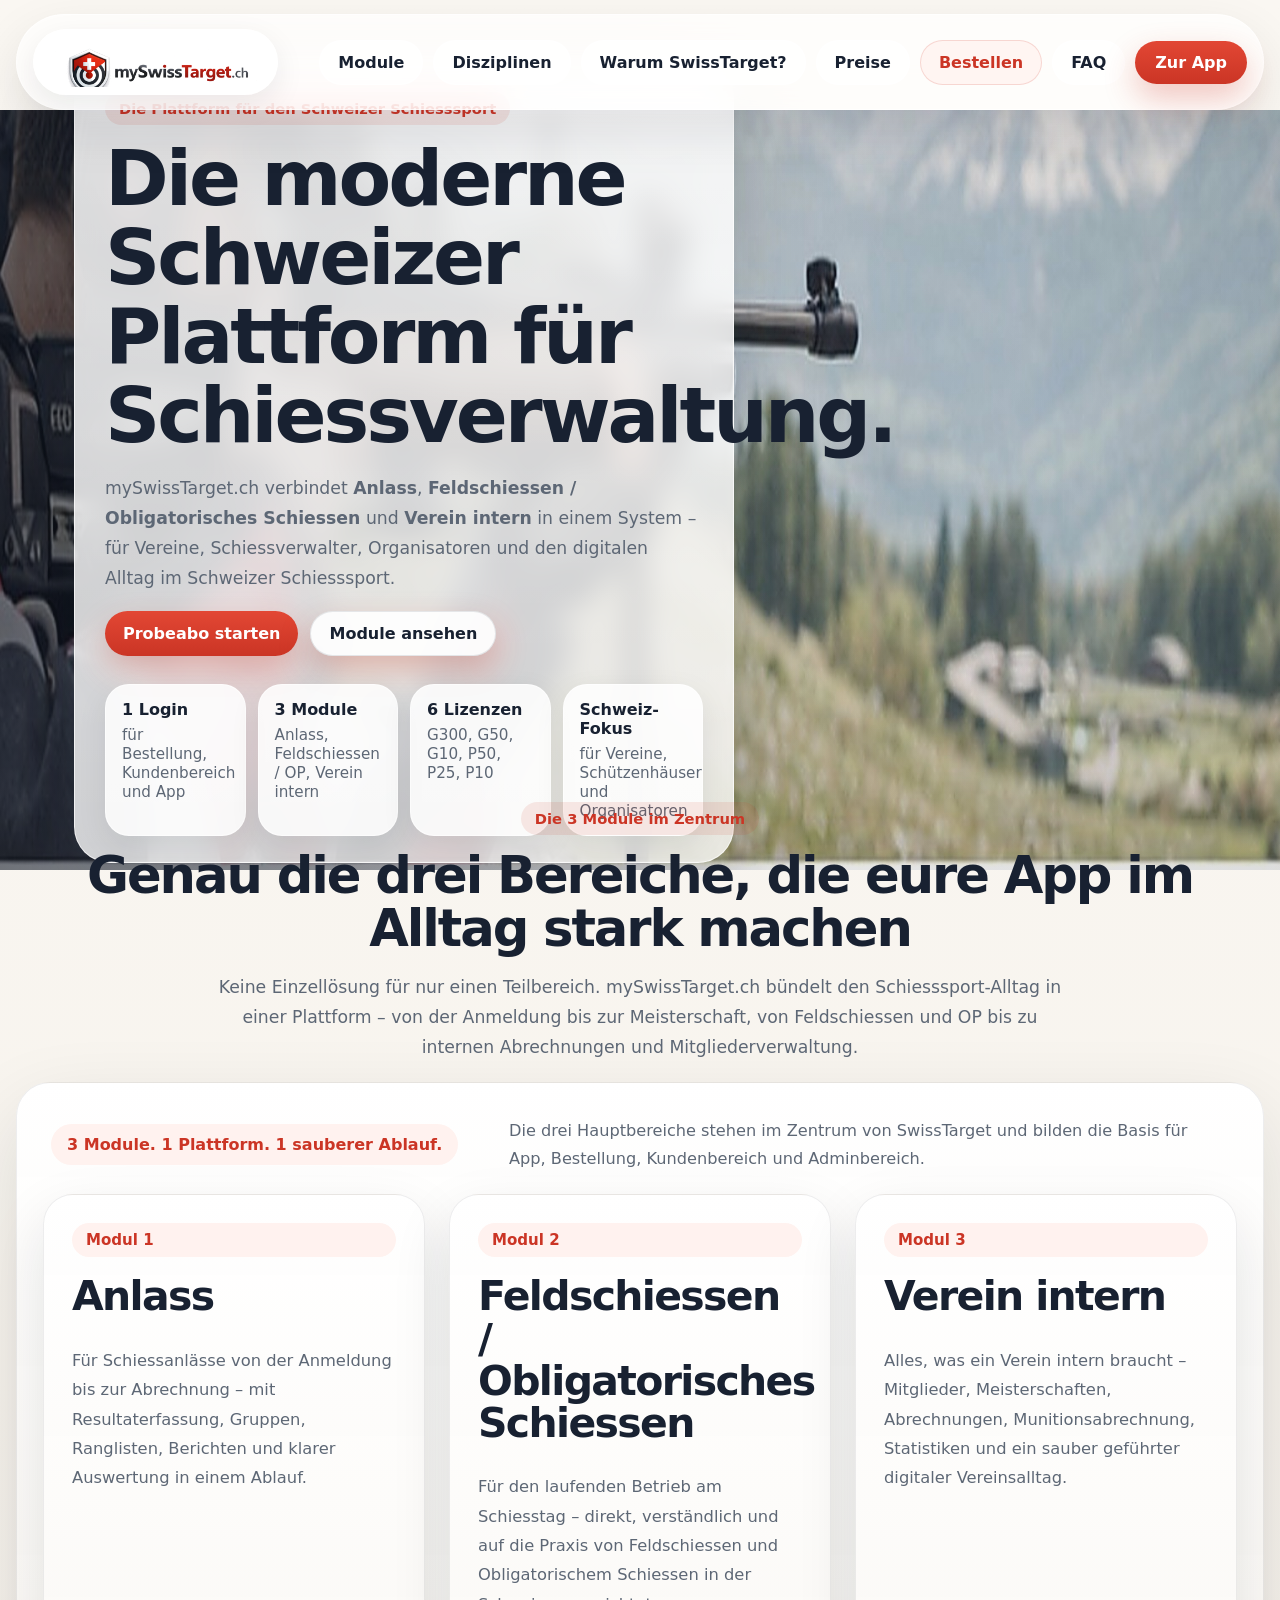
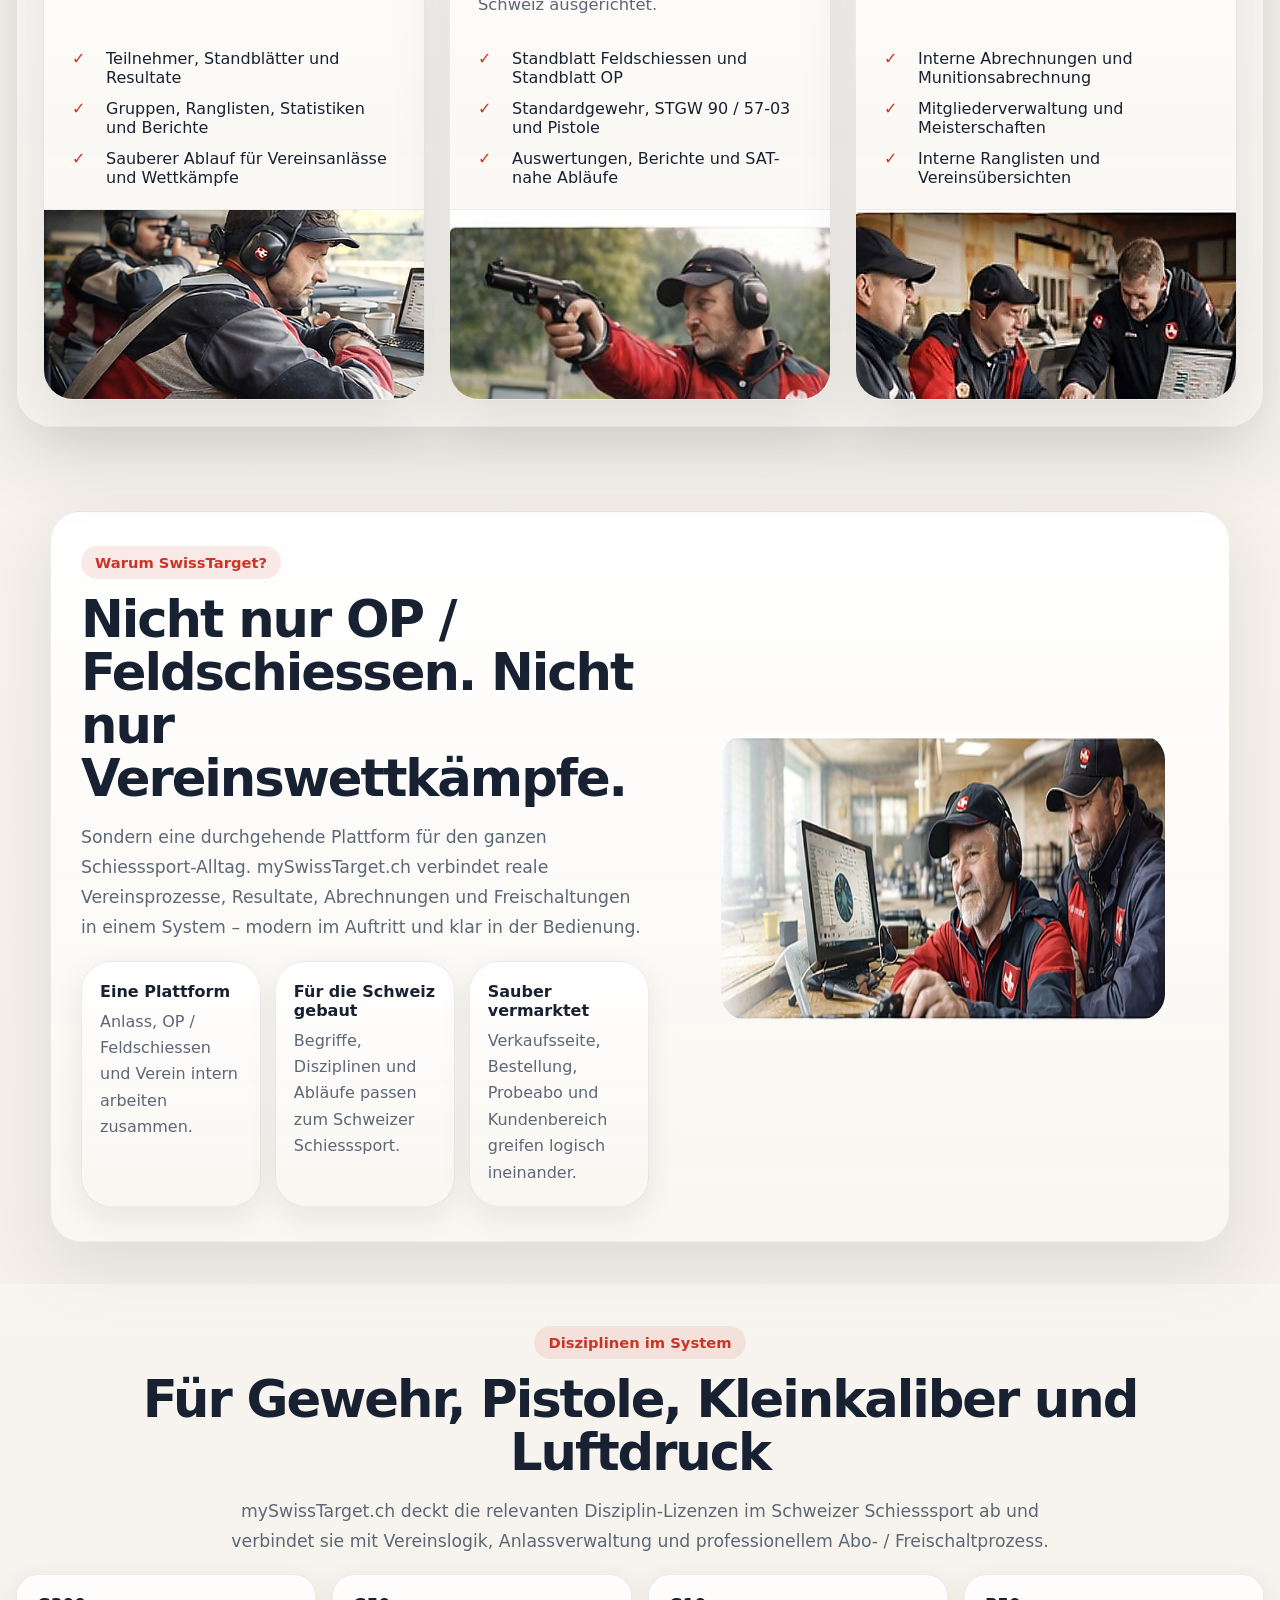
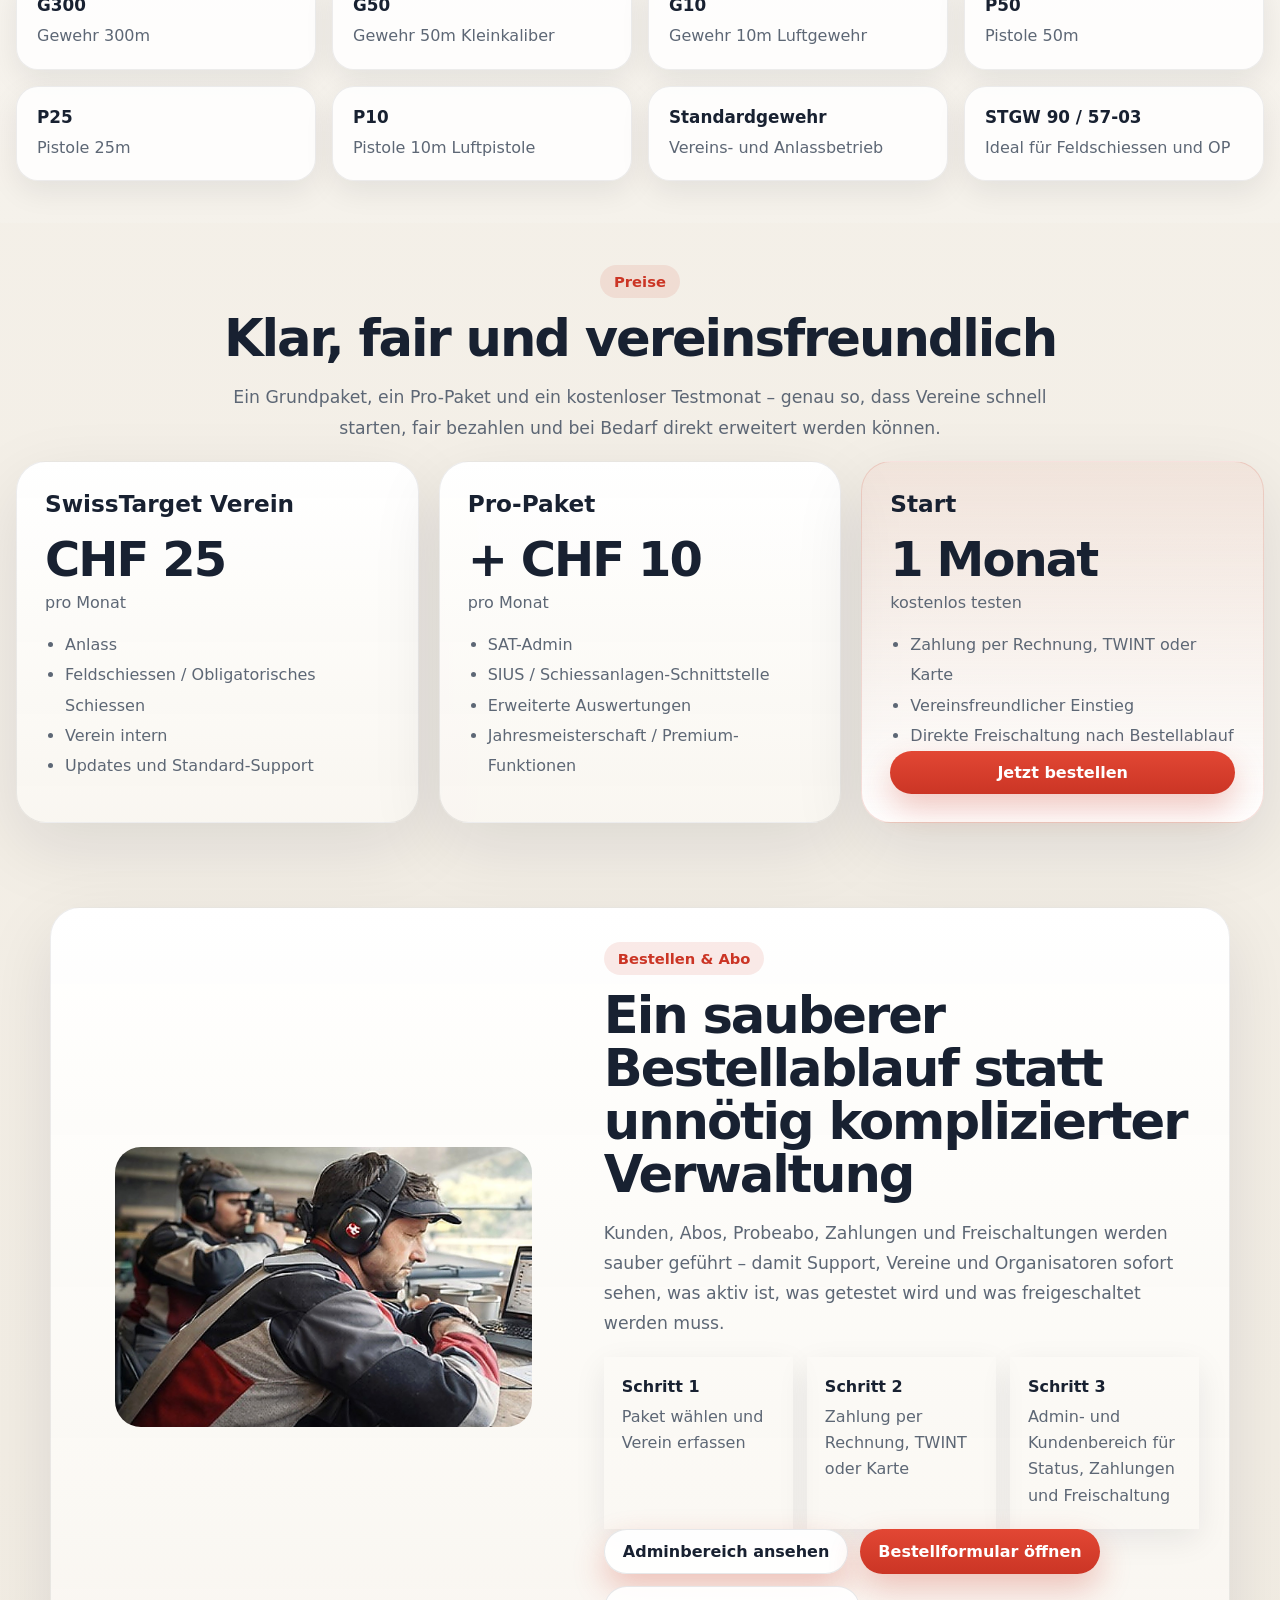
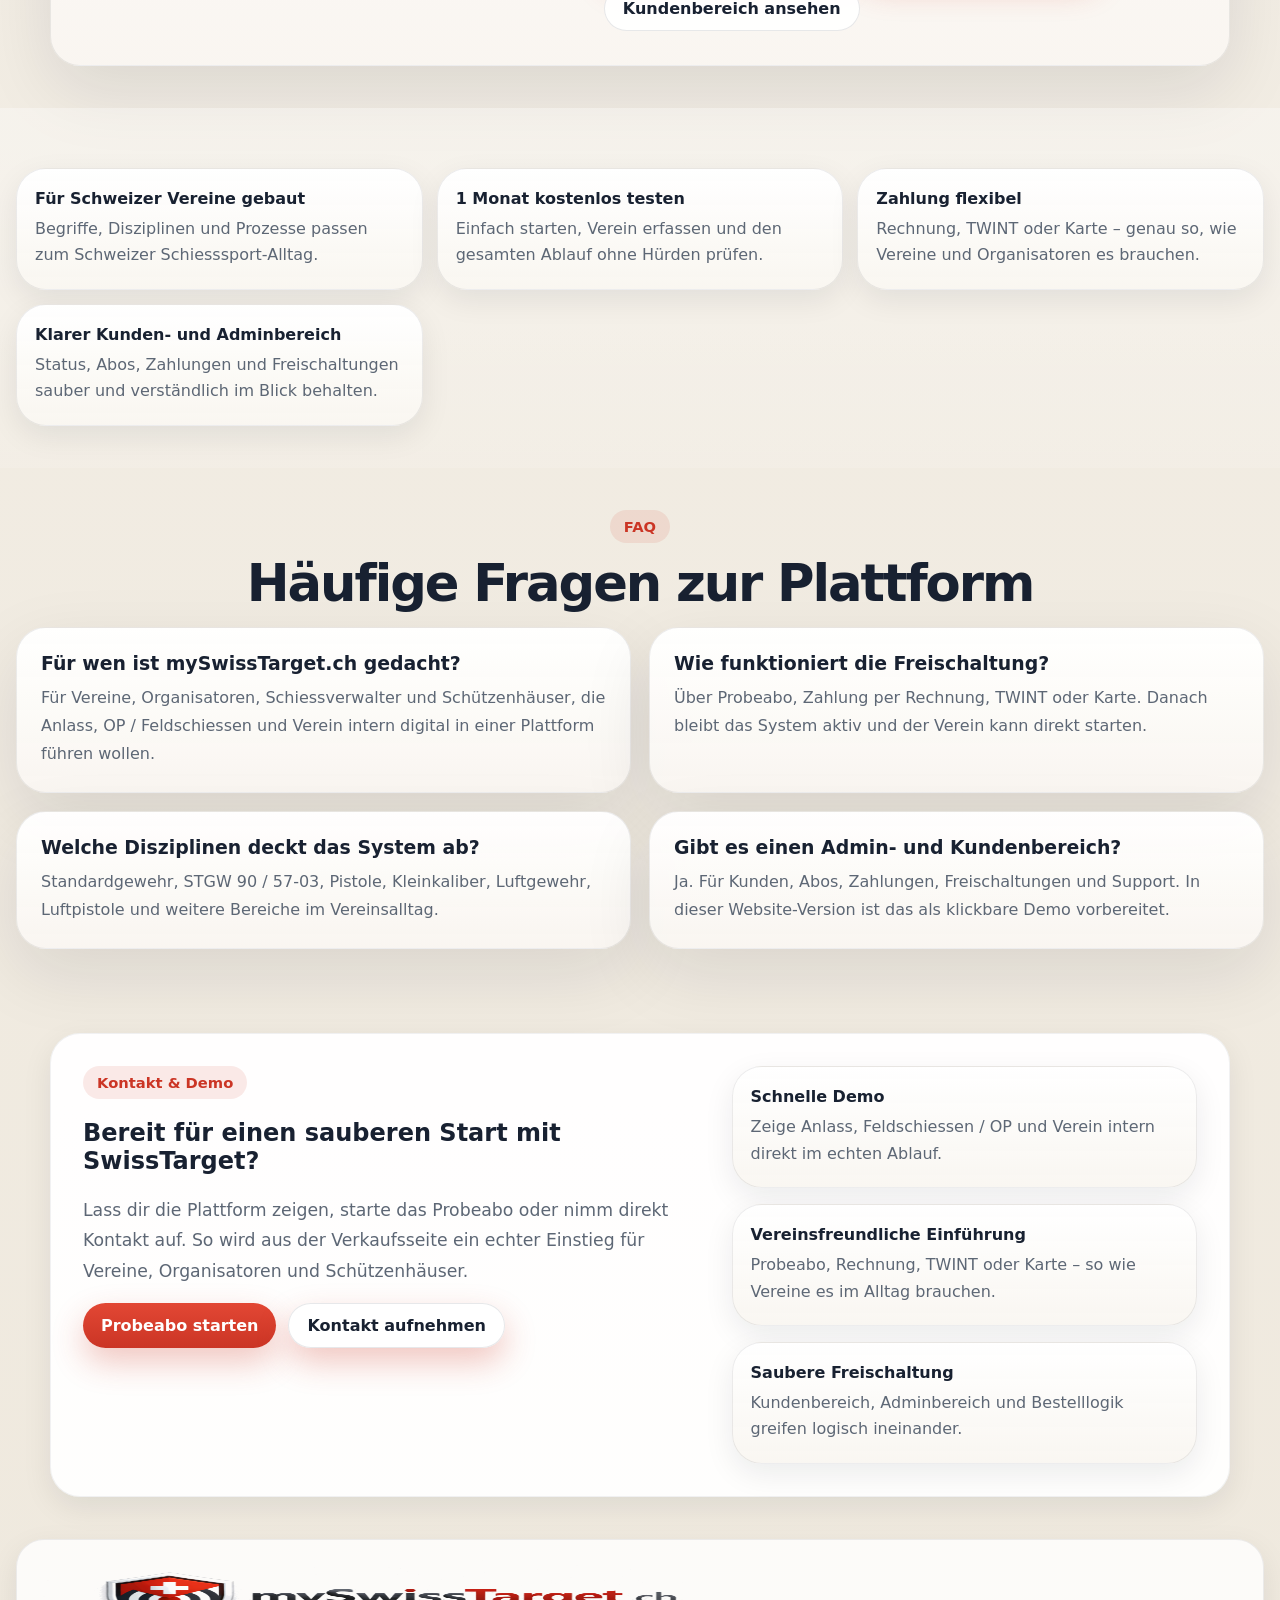
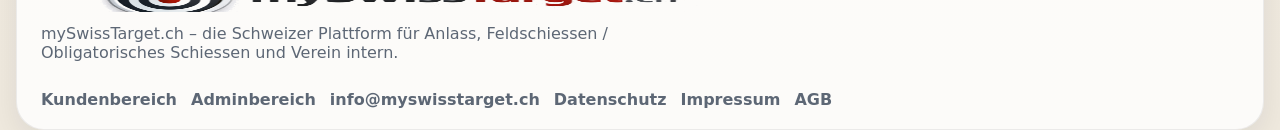
==== commit bd8aaf9e: "Add files via upload" ====
--- a/public/index.html
+++ b/public/index.html
@@ -51,7 +51,13 @@
           <h2 id="modules-title">Genau die drei Bereiche, die eure App im Alltag stark machen</h2>
           <p class="lead max-copy" id="modules-lead">Keine Einzellösung für nur einen Teilbereich. mySwissTarget.ch bündelt den Schiesssport-Alltag in einer Plattform – von der Anmeldung bis zur Meisterschaft, von Feldschiessen und OP bis zu internen Abrechnungen und Mitgliederverwaltung.</p>
         </div>
-        <div class="module-grid module-grid-showcase" id="module-grid"></div>
+        <div class="module-stage">
+          <div class="module-stage-intro">
+            <div class="module-kicker">3 Module. 1 Plattform. 1 sauberer Ablauf.</div>
+            <p>Die drei Hauptbereiche stehen im Zentrum von SwissTarget und bilden die Basis für App, Bestellung, Kundenbereich und Adminbereich.</p>
+          </div>
+          <div class="module-grid module-grid-showcase" id="module-grid"></div>
+        </div>
       </div>
     </section>
 
--- a/public/styles.css
+++ b/public/styles.css
@@ -146,9 +146,10 @@
   position: relative;
   margin-top: -92px;
   padding-top: 92px;
+  overflow: hidden;
 }
 .hero-media {
-  height: clamp(660px, 68vw, 900px);
+  height: clamp(560px, 62vw, 760px);
   background: url('assets/hero_clean.jpg') center center / cover no-repeat;
   position: relative;
 }
@@ -165,10 +166,11 @@
   inset: 0;
   display: flex;
   align-items: center;
+  padding-top: 38px;
 }
 .hero-copy {
-  width: min(720px, calc(100% - 32px));
-  padding: 30px 34px 30px;
+  width: min(660px, calc(100% - 32px));
+  padding: 28px 30px 26px;
   border-radius: 36px;
   background: linear-gradient(180deg, rgba(255,255,255,0.86), rgba(255,255,255,0.78));
   border: 1px solid rgba(255,255,255,0.68);
@@ -202,20 +204,20 @@
 .hero-stat strong { display: block; margin-bottom: 6px; }
 .hero-stat span { font-size: .95rem; color: var(--muted); }
 
-.section { padding: 58px 0; }
-.section-tight { padding-top: 44px; }
+.section { padding: 42px 0; }
+.section-tight { padding-top: 20px; }
 .section-soft { background: linear-gradient(180deg, rgba(255,255,255,0.34), rgba(255,255,255,0.12)); }
 .section-headline { margin-bottom: 28px; }
 
-.module-grid { display: grid; grid-template-columns: repeat(3, minmax(0, 1fr)); gap: 28px; }
+.module-grid { display: grid; grid-template-columns: repeat(3, minmax(0, 1fr)); gap: 24px; }
 .module-card, .price-card, .faq-card, .compare-point, .promo-band, .trust-card, .summary-box, .page-panel, .order-form-card, .customer-order-card, .cms-sidebar-card, .cms-panel, .demo-stat, .admin-shell-hero .page-panel {
   background: linear-gradient(180deg, rgba(255,255,255,0.97), rgba(249,246,241,0.95));
   border: 1px solid rgba(27,36,48,0.08);
   border-radius: var(--radius);
   box-shadow: var(--shadow);
 }
-.showcase-card { overflow: hidden; display: flex; flex-direction: column; }
-.card-body { padding: 28px 28px 24px; }
+.showcase-card { overflow: hidden; display: flex; flex-direction: column; min-height: 100%; }
+.card-body { padding: 28px 28px 22px; display:flex; flex-direction:column; flex:1; }
 .module-label {
   display: inline-flex;
   padding: 8px 14px;
@@ -228,7 +230,7 @@
 }
 .module-card h3 {
   margin: 0 0 12px;
-  font-size: clamp(2rem, 3vw, 3rem);
+  font-size: clamp(2.05rem, 3.2vw, 3.1rem);
   line-height: 1.03;
   letter-spacing: -0.04em;
 }
@@ -244,7 +246,7 @@
 .check-icon { color: var(--red); font-weight: 900; }
 .showcase-image {
   width: 100%;
-  height: 250px;
+  height: 190px;
   object-fit: cover;
   object-position: center;
   margin-top: auto;
@@ -252,9 +254,9 @@
 
 .promo-band {
   display: grid;
-  grid-template-columns: minmax(0, 1.1fr) minmax(360px, .9fr);
-  gap: 30px;
-  padding: 26px;
+  grid-template-columns: minmax(0, 1.05fr) minmax(340px, .95fr);
+  gap: 26px;
+  padding: 24px;
   align-items: center;
 }
 .promo-band-reverse { grid-template-columns: minmax(360px, .9fr) minmax(0, 1.1fr); }
@@ -262,15 +264,15 @@
 .promo-visual img {
   width: 100%;
   height: 100%;
-  min-height: 360px;
+  min-height: 280px;
   object-fit: cover;
   border-radius: 26px;
 }
 .compare-grid, .step-grid, .trust-grid {
   display: grid;
   grid-template-columns: repeat(3, minmax(0,1fr));
-  gap: 16px;
-  margin-top: 22px;
+  gap: 14px;
+  margin-top: 18px;
 }
 .compare-point, .step-card, .trust-card { padding: 20px 18px; box-shadow: var(--shadow-soft); }
 .compare-point strong, .trust-card strong, .step-card strong { display: block; margin-bottom: 8px; }
@@ -287,7 +289,7 @@
 .discipline-card strong { display: block; font-size: 1.05rem; margin-bottom: 8px; }
 .discipline-card span { color: var(--muted); line-height: 1.6; }
 
-.pricing-grid { display: grid; grid-template-columns: repeat(3, minmax(0,1fr)); gap: 24px; }
+.pricing-grid { display: grid; grid-template-columns: repeat(3, minmax(0,1fr)); gap: 20px; }
 .price-card { padding: 28px; }
 .price-card h3 { margin: 0; font-size: 1.45rem; }
 .price-value { margin-top: 14px; font-size: 3rem; font-weight: 900; letter-spacing: -0.04em; }
@@ -298,7 +300,7 @@
   border-color: rgba(203,53,37,0.15);
 }
 
-.faq-grid { display: grid; grid-template-columns: repeat(2, minmax(0,1fr)); gap: 22px; }
+.faq-grid { display: grid; grid-template-columns: repeat(2, minmax(0,1fr)); gap: 18px; }
 .faq-card { padding: 24px; }
 .faq-card h3 { margin: 0 0 10px; font-size: 1.18rem; }
 .faq-card p { margin: 0; color: var(--muted); line-height: 1.75; }
@@ -468,3 +470,96 @@
   .contact-band { grid-template-columns: 1fr; }
   .hero-section { min-height: 720px; }
 }
+
+
+#module {
+  position: relative;
+  z-index: 3;
+  margin-top: -88px;
+}
+
+.module-stage {
+  padding: 26px;
+  border-radius: 34px;
+  background: linear-gradient(180deg, rgba(255,255,255,0.98), rgba(247,243,237,0.96));
+  border: 1px solid rgba(27,36,48,0.08);
+  box-shadow: 0 30px 80px rgba(19,24,37,0.12);
+}
+
+.module-stage-intro {
+  display: flex;
+  align-items: center;
+  justify-content: space-between;
+  gap: 18px;
+  margin-bottom: 22px;
+  padding: 8px 8px 0;
+}
+
+.module-stage-intro p {
+  max-width: 720px;
+  margin: 0;
+  color: var(--muted);
+  line-height: 1.7;
+  font-size: 1.01rem;
+}
+
+.module-kicker {
+  display: inline-flex;
+  align-items: center;
+  padding: 11px 16px;
+  border-radius: 999px;
+  background: #fff2ef;
+  color: var(--red);
+  font-weight: 900;
+  white-space: nowrap;
+}
+
+.module-grid-showcase .module-card {
+  border-radius: 30px;
+  border: 1px solid rgba(27,36,48,0.08);
+  background: linear-gradient(180deg, rgba(255,255,255,1), rgba(249,246,241,0.98));
+  box-shadow: 0 24px 60px rgba(19,24,37,0.11);
+}
+
+.module-grid-showcase .module-card:hover {
+  transform: translateY(-3px);
+  transition: transform .2s ease, box-shadow .2s ease;
+  box-shadow: 0 30px 72px rgba(19,24,37,0.14);
+}
+
+.module-grid-showcase .check-list {
+  margin-top: auto;
+  padding-top: 14px;
+}
+
+.module-grid-showcase .showcase-image {
+  border-top: 1px solid rgba(27,36,48,0.06);
+}
+
+#vergleich .promo-band,
+#admin-abo .promo-band,
+#kontakt .contact-band {
+  max-width: 1180px;
+  margin-inline: auto;
+}
+
+.section-headline.center-text {
+  margin-bottom: 20px;
+}
+
+#disziplinen .section-headline,
+#preise .section-headline,
+#faq .section-headline {
+  margin-bottom: 18px;
+}
+
+@media (max-width: 1024px) {
+  #module { margin-top: -48px; }
+  .module-stage-intro { flex-direction: column; align-items: flex-start; }
+  .module-stage-intro p { max-width: none; }
+}
+
+@media (max-width: 820px) {
+  #module { margin-top: 0; }
+  .module-stage { padding: 18px; }
+}
